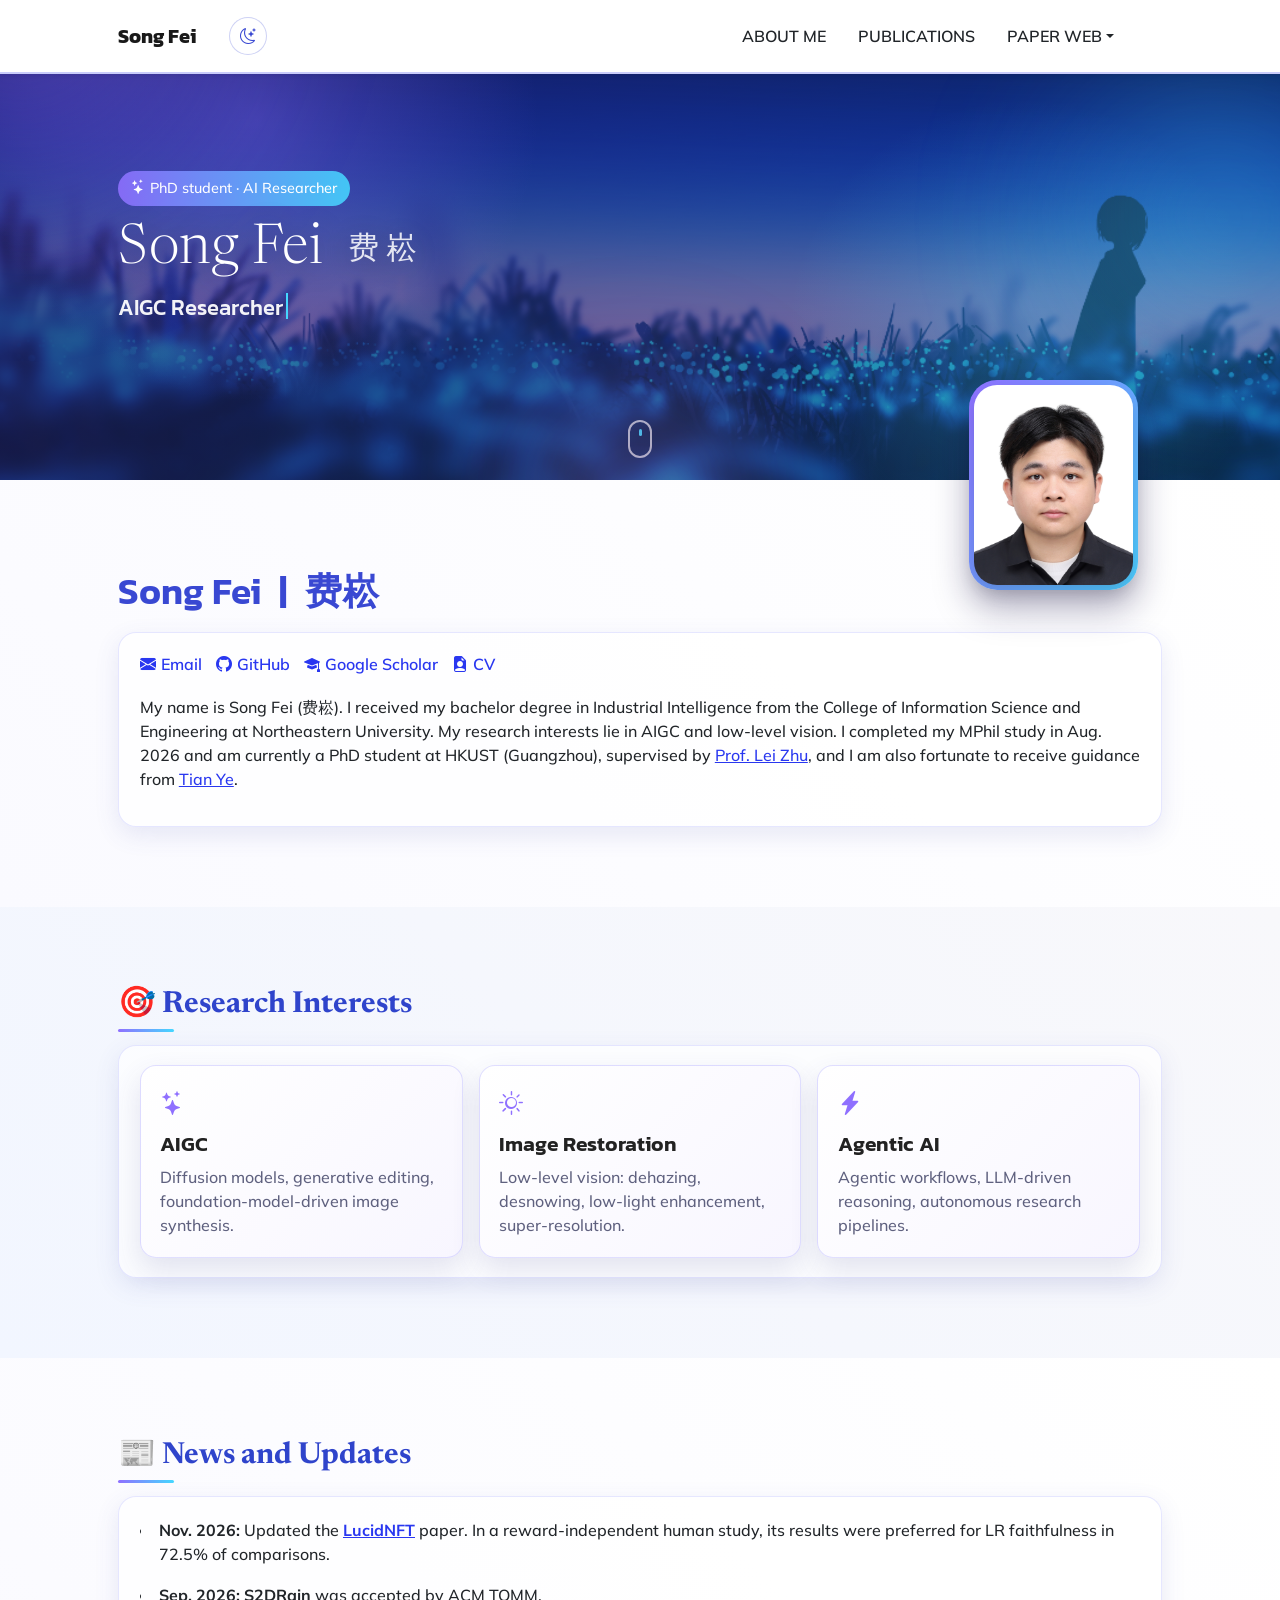
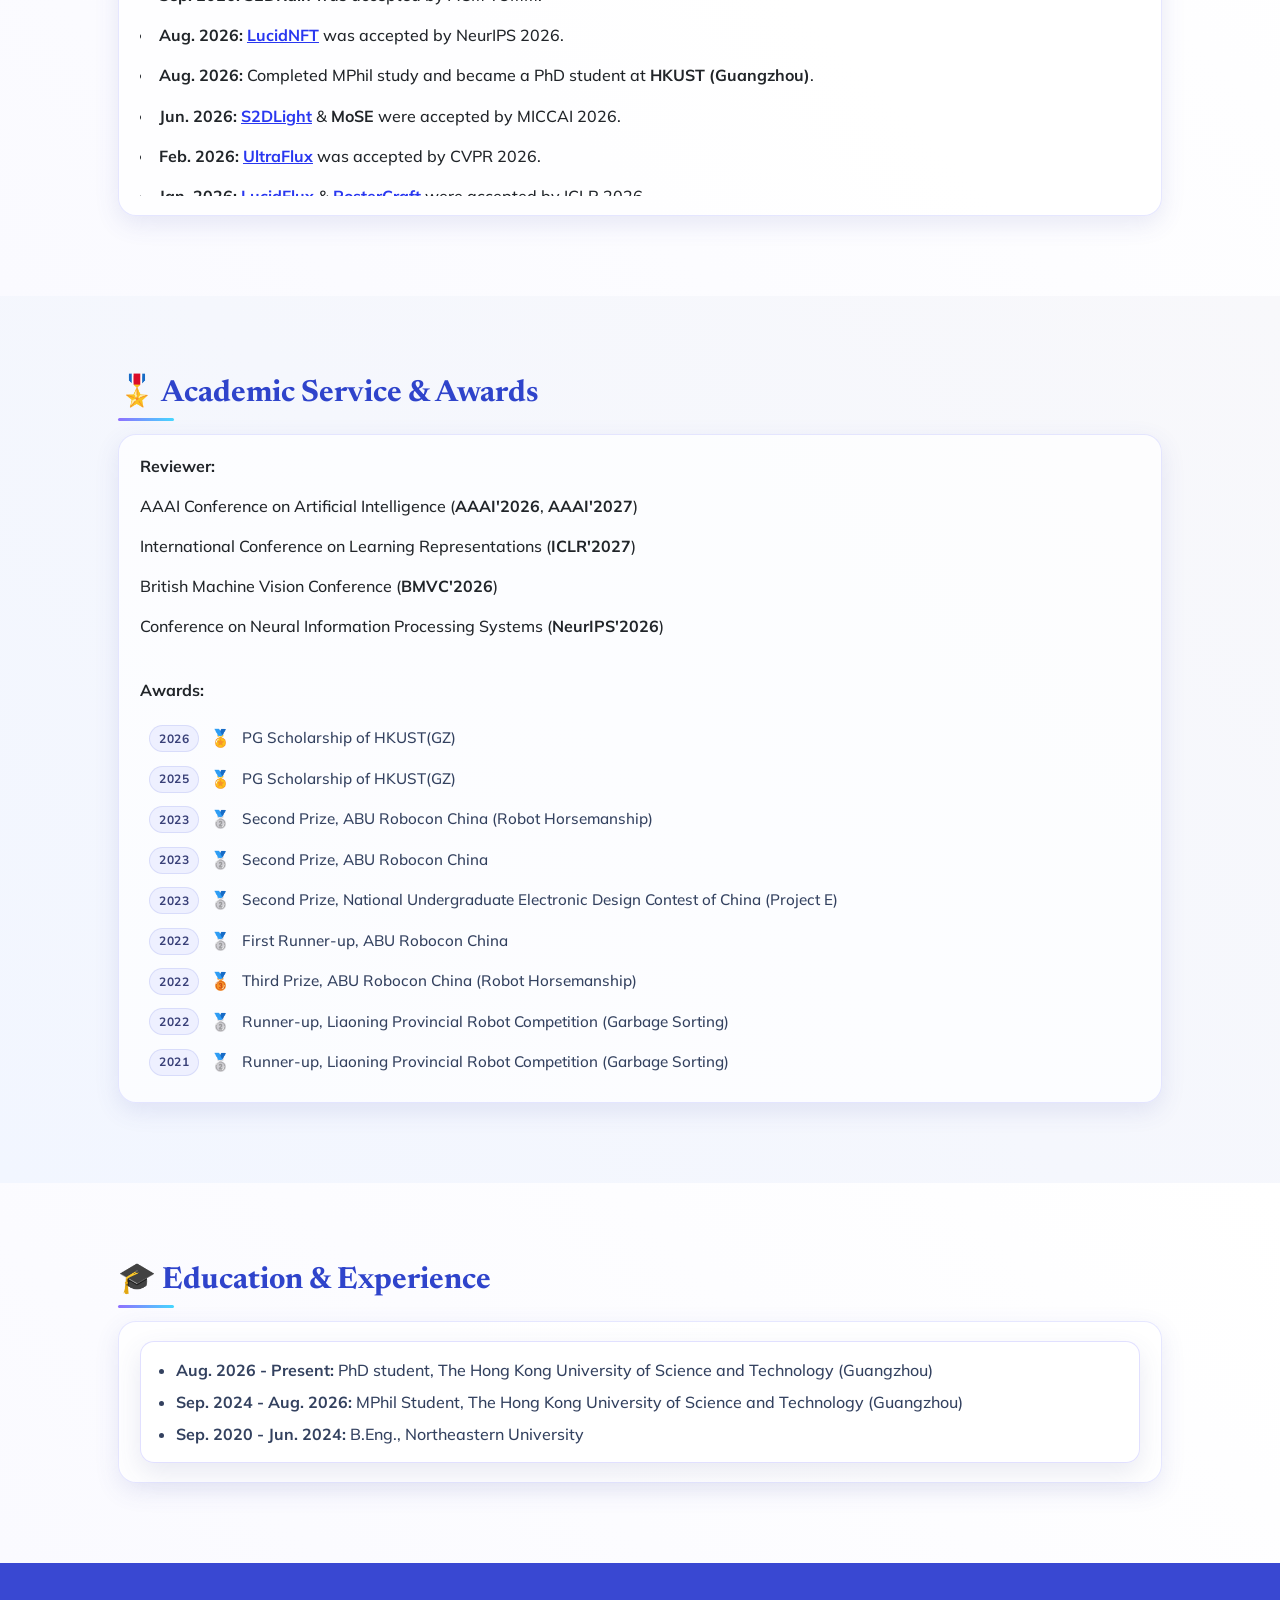
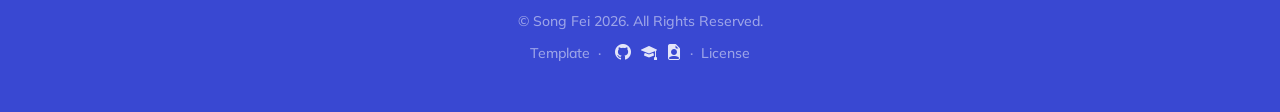
==== index.html @ f40ca7eb "Add ICLR 2027 reviewer service" ====
<!DOCTYPE html>
<html lang="en">

<head>
    <meta charset="utf-8" />
    <meta name="viewport" content="width=device-width, initial-scale=1, shrink-to-fit=no" />
    <meta name="description" content="Academic Homepage of Song Fei" />
    <meta name="author" content="Song Fei" />
    <meta property="og:title" content="Song Fei | 费崧 — Academic Homepage" />
    <meta property="og:description" content="PhD student & AI Researcher at HKUST(GZ). Research interests: AIGC, Image Restoration, Low-level Vision." />
    <meta property="og:type" content="website" />
    <meta property="og:url" content="https://feisong123.github.io/" />
    <meta property="og:image" content="https://feisong123.github.io/static/assets/img/photo.jpg" />
    <meta name="twitter:card" content="summary" />
    <meta name="twitter:title" content="Song Fei | 费崧 — Academic Homepage" />
    <meta name="twitter:description" content="PhD student & AI Researcher at HKUST(GZ). Research interests: AIGC, Image Restoration, Low-level Vision." />
    <title id="title"></title>

    <link rel="icon" type="image/x-icon" href="static/assets/favicon.ico" />
    <link href="https://cdn.jsdelivr.net/npm/bootstrap-icons@1.5.0/font/bootstrap-icons.css" rel="stylesheet" />

    <link rel="preconnect" href="https://fonts.gstatic.com" />
    <link href="https://fonts.googleapis.com/css2?family=Newsreader:ital,wght@0,600;1,600&amp;display=swap" rel="stylesheet" />
    <link href="https://fonts.googleapis.com/css2?family=Mulish:ital,wght@0,300;0,500;0,600;0,700;1,300;1,500;1,600;1,700&amp;display=swap" rel="stylesheet" />
    <link href="https://fonts.googleapis.com/css2?family=Kanit:ital,wght@0,400;1,400&amp;display=swap" rel="stylesheet" />

    <link type="text/css" href="static/css/styles.css" rel="stylesheet" />
    <link type="text/css" href="static/css/main.css" rel="stylesheet" />

    <script type="text/javascript" src="static/js/bootstrap.bundle.min.js"></script>
    <script type="text/javascript" src="static/js/marked.min.js"></script>
    <script type="text/javascript" src="static/js/mathjax-config.js"></script>
    <script type="text/javascript" id="MathJax-script" defer src="https://cdn.jsdelivr.net/npm/mathjax@3/es5/tex-svg.js"></script>
    <script type="text/javascript" src="static/js/js-yaml.min.js"></script>
    <script type="text/javascript" src="static/js/scripts.js"></script>
</head>

<body id="page-top" class="page-shell">
    <nav class="header navbar navbar-expand-lg navbar-light fixed-top shadow-sm" id="mainNav">
        <div class="container px-5">
            <a id="page-top-title" class="navbar-brand fw-bold" href="index.html"></a>
            <button id="theme-toggle" class="theme-toggle" type="button" aria-label="Toggle dark mode" title="Toggle dark mode">
                <i class="bi bi-moon-stars theme-icon-dark"></i>
                <i class="bi bi-sun theme-icon-light"></i>
            </button>
            <button class="navbar-toggler" type="button" data-bs-toggle="collapse" data-bs-target="#navbarResponsive"
                aria-controls="navbarResponsive" aria-expanded="false" aria-label="Toggle navigation">
                MENU <i class="bi-list"></i>
            </button>
            <div class="collapse navbar-collapse" id="navbarResponsive">
                <ul class="navbar-nav ms-auto me-4 my-3 my-lg-0">
                    <li class="nav-item"><a class="nav-link me-lg-3" href="index.html#home">ABOUT ME</a></li>
                    <li class="nav-item"><a class="nav-link me-lg-3" href="index.html?view=publications#publications">PUBLICATIONS</a></li>
                    <li class="nav-item dropdown">
                        <a class="nav-link dropdown-toggle me-lg-3" href="#" id="paperWebDropdownIndex" role="button" data-bs-toggle="dropdown" aria-expanded="false">PAPER WEB</a>
                        <ul class="dropdown-menu dropdown-menu-end" aria-labelledby="paperWebDropdownIndex">
                            <li><a class="dropdown-item" href="https://w2genai-lab.github.io/LucidNFT/" target="_blank">LucidNFT</a></li>
                            <li><a class="dropdown-item" href="https://w2genai-lab.github.io/UltraFlux/" target="_blank">UltraFlux</a></li>
                            <li><a class="dropdown-item" href="https://w2genai-lab.github.io/LucidFlux/" target="_blank">LucidFlux</a></li>
                            <li><a class="dropdown-item" href="https://ephemeral182.github.io/PosterCraft/" target="_blank">PosterCraft</a></li>
                            <li><a class="dropdown-item" href="https://w2genai-lab.github.io/Nano-Banana-Figure" target="_blank">Nano-Banana-Figure</a></li>
                            <li><a class="dropdown-item" href="https://w2genai-lab.github.io/Kontext-Style/" target="_blank">Kontext-Style</a></li>
                            <!-- <li><a class="dropdown-item" href="https://github.com/Ephemeral182" target="_blank">GenHaze</a></li>
                            <li><a class="dropdown-item" href="https://github.com/alexlai2860/SnowMaster.git" target="_blank">SnowMaster</a></li> -->
                        </ul>
                    </li>
                </ul>
            </div>
        </div>
    </nav>

    <section class="top-section fancy-hero" style="background-image: url('static/assets/img/background.jpeg');">
        <div class="hero-aurora" aria-hidden="true">
            <span class="aurora-blob blob-1"></span>
            <span class="aurora-blob blob-2"></span>
            <span class="aurora-blob blob-3"></span>
        </div>
        <div class="top-section-content">
            <div class="container px-5 hero-content">
                <p class="hero-chip"><i class="bi bi-stars"></i> PhD student &middot; AI Researcher</p>
                <h1 class="text-white display-4 lh-1 hero-name">Song Fei <span class="hero-name-cn">费崧</span></h1>
                <div class="hero-typing" aria-label="Research interests">
                    <span id="typewriter-text"></span><span class="typewriter-cursor" aria-hidden="true"></span>
                </div>
            </div>
        </div>
        <a class="scroll-hint" href="#home" aria-label="Scroll down"><span class="mouse"><span class="wheel"></span></span></a>
    </section>

    <div class="container px-5 profile-photo-container">
        <div id="avatar">
            <span class="avatar-ring"><img class="shadow profile-photo" src="static/assets/img/photo.jpg" alt="Song Fei Profile Photo"></span>
        </div>
    </div>

    <section class="bg-gradient-primary-to-secondary-light mt5 md5" id="home">
        <div class="container px-5">
            <header>
                <h2 id="home-subtitle"></h2>
            </header>
            <main class="home-layout">
                <div class="main-content">
                    <p class="about-links-inline">
                        <a href="mailto:sfei285@connect.hkust-gz.edu.cn" target="_blank"><i class="bi bi-envelope-fill"></i> Email</a>
                        <a href="https://github.com/FeiSong123" target="_blank"><i class="bi bi-github"></i> GitHub</a>
                        <a href="https://scholar.google.com/citations?user=3Kj6HaoAAAAJ" target="_blank"><i class="bi bi-mortarboard-fill"></i> Google Scholar</a>
                        <a href="static/assets/CV.pdf" target="_blank"><i class="bi bi-file-earmark-person-fill"></i> CV</a>
                    </p>
                    <div id="home-md" data-md-section="home"></div>
                </div>
            </main>
        </div>
    </section>

    <section class="bg-gradient-primary-to-secondary-gray mt5 md5" id="interests">
        <div class="container px-5">
            <h2 class="panel-title-blue">🎯 Research Interests</h2>
            <main class="main-content">
                <div class="quick-nav-grid">
                    <a class="quick-nav-card" href="index.html?view=publications#publications">
                        <i class="bi bi-stars"></i>
                        <h3>AIGC</h3>
                        <p>Diffusion models, generative editing, foundation-model-driven image synthesis.</p>
                    </a>
                    <a class="quick-nav-card" href="index.html?view=publications#publications">
                        <i class="bi bi-brightness-high"></i>
                        <h3>Image Restoration</h3>
                        <p>Low-level vision: dehazing, desnowing, low-light enhancement, super-resolution.</p>
                    </a>
                    <a class="quick-nav-card" href="https://github.com/FeiSong123" target="_blank" rel="noopener noreferrer">
                        <i class="bi bi-lightning-charge-fill"></i>
                        <h3>Agentic AI</h3>
                        <p>Agentic workflows, LLM-driven reasoning, autonomous research pipelines.</p>
                    </a>
                </div>
            </main>
        </div>
    </section>

    <section class="bg-gradient-primary-to-secondary-light mt5 md5" id="news">
        <div class="container px-5">
            <h2 class="panel-title-blue">📰 News and Updates</h2>
            <main class="main-content">
                <div class="news-section fade-in">
                    <div class="scrollable-news">
                        <ul>
                            <li><strong>Nov. 2026: </strong> Updated the <a href="https://arxiv.org/abs/2603.05947" target="_blank"><strong>LucidNFT</strong></a> paper. In a reward-independent human study, its results were preferred for LR faithfulness in 72.5% of comparisons.</li>
                            <li><strong>Sep. 2026: </strong> <strong>S2DRain</strong> was accepted by ACM TOMM.</li>
                            <li><strong>Aug. 2026: </strong> <a href="https://w2genai-lab.github.io/LucidNFT/" target="_blank"><strong>LucidNFT</strong></a> was accepted by NeurIPS 2026.</li>
                            <li><strong>Aug. 2026: </strong> Completed MPhil study and became a PhD student at <strong>HKUST (Guangzhou)</strong>.</li>
                            <li><strong>Jun. 2026: </strong> <a href="https://github.com/FeiSong123/S2DLight/" target="_blank"><strong>S2DLight</strong></a> & <strong>MoSE</strong> were accepted by MICCAI 2026.</li>
                            <li><strong>Feb. 2026: </strong> <a href="https://w2genai-lab.github.io/UltraFlux/" target="_blank"><strong>UltraFlux</strong></a> was accepted by CVPR 2026.</li>
                            <li><strong>Jan. 2026: </strong> <a href="https://w2genai-lab.github.io/LucidFlux/" target="_blank"><strong>LucidFlux</strong></a> & <a href="https://ephemeral182.github.io/PosterCraft/" target="_blank"><strong>PosterCraft</strong></a> were accepted by ICLR 2026.</li>
                            <li><strong>Jun. 2025: </strong> <a href="https://github.com/Ephemeral182" target="_blank"><strong>GenHaze</strong></a> was accepted by ICCV 2025.</li>
                            <li><strong>Mar. 2025: </strong> <a href="https://github.com/alexlai2860/SnowMaster" target="_blank"><strong>SnowMaster</strong></a> was accepted by CVPR 2025.</li>
                            <li><strong>Aug. 2024: </strong> Started MPhil study at <strong>HKUST (Guangzhou)</strong>.</li>
                            <li><strong>2021-2023: </strong> Won multiple prizes in ABU Robocon and provincial robotics competitions.</li>
                        </ul>
                    </div>
                </div>
            </main>
        </div>
    </section>

    <section class="bg-gradient-primary-to-secondary-gray mt5 md5" id="awards">
        <div class="container px-5">
            <h2 class="panel-title-blue">🎖️ Academic Service &amp; Awards</h2>
            <main class="main-content">
                <div class="service-section fade-in">
                    <div class="service-card">
                        <p><strong>Reviewer:</strong></p>
                        <div class="service-list">
                            <!-- <p>Conference on Computer Vision and Pattern Recognition (<strong>CVPR'2026</strong>)</p>
                            <p>International Conference on Learning Representations (<strong>ICLR'2026</strong>)</p>
                            <p>IEEE Transactions on Pattern Analysis and Machine Intelligence (<strong>TPAMI</strong>)</p>
                            <p>International Conference on Computer Vision (<strong>ICCV'2025</strong>)</p>
                            <p>Conference on Neural Information Processing Systems (<strong>NeurIPS'2025</strong>)</p>
                            <p>IEEE Transactions on Image Processing (<strong>TIP</strong>)</p>
                            <p>International Conference on Machine Learning (<strong>ICML'2025</strong>)</p>
                            <p>Conference on Computer Vision and Pattern Recognition (<strong>CVPR'2025</strong>)</p>
                            <p>International Conference on Learning Representations (<strong>ICLR'2025</strong>)</p>
                            <p>IEEE Transactions on Intelligent Transportation Systems (<strong>TITS</strong>)</p>
                            <p>IEEE Transactions on Multimedia (<strong>TMM</strong>)</p> -->
                            <p>AAAI Conference on Artificial Intelligence (<strong>AAAI'2026</strong>, <strong>AAAI'2027</strong>)</p>
                            <p>International Conference on Learning Representations (<strong>ICLR'2027</strong>)</p>
                            <p>British Machine Vision Conference (<strong>BMVC'2026</strong>)</p>
                            <p>Conference on Neural Information Processing Systems (<strong>NeurIPS'2026</strong>)</p>
                        </div>
                        <br />
                        <p><strong>Awards:</strong></p>
                        <div class="awards-list">
                            <div class="award-item">
                                <span class="award-year">2026</span>
                                <span class="award-medal">🏅</span>
                                <div class="award-content"><div class="award-title">PG Scholarship of HKUST(GZ)</div></div>
                            </div>
                            <div class="award-item">
                                <span class="award-year">2025</span>
                                <span class="award-medal">🏅</span>
                                <div class="award-content"><div class="award-title">PG Scholarship of HKUST(GZ)</div></div>
                            </div>
                            <div class="award-item">
                                <span class="award-year">2023</span>
                                <span class="award-medal">🥈</span>
                                <div class="award-content"><div class="award-title">Second Prize, ABU Robocon China (Robot Horsemanship)</div></div>
                            </div>
                            <div class="award-item">
                                <span class="award-year">2023</span>
                                <span class="award-medal">🥈</span>
                                <div class="award-content"><div class="award-title">Second Prize, ABU Robocon China</div></div>
                            </div>
                            <div class="award-item">
                                <span class="award-year">2023</span>
                                <span class="award-medal">🥈</span>
                                <div class="award-content"><div class="award-title">Second Prize, National Undergraduate Electronic Design Contest of China (Project E)</div></div>
                            </div>
                            <div class="award-item">
                                <span class="award-year">2022</span>
                                <span class="award-medal">🥈</span>
                                <div class="award-content"><div class="award-title">First Runner-up, ABU Robocon China</div></div>
                            </div>
                            <div class="award-item">
                                <span class="award-year">2022</span>
                                <span class="award-medal">🥉</span>
                                <div class="award-content"><div class="award-title">Third Prize, ABU Robocon China (Robot Horsemanship)</div></div>
                            </div>
                            <div class="award-item">
                                <span class="award-year">2022</span>
                                <span class="award-medal">🥈</span>
                                <div class="award-content"><div class="award-title">Runner-up, Liaoning Provincial Robot Competition (Garbage Sorting)</div></div>
                            </div>
                            <div class="award-item">
                                <span class="award-year">2021</span>
                                <span class="award-medal">🥈</span>
                                <div class="award-content"><div class="award-title">Runner-up, Liaoning Provincial Robot Competition (Garbage Sorting)</div></div>
                            </div>
                        </div>
                    </div>
                </div>
            </main>
        </div>
    </section>

    <section class="bg-gradient-primary-to-secondary-light mt5 md5" id="education-experience">
        <div class="container px-5">
            <h2 class="panel-title-blue">🎓 Education &amp; Experience</h2>
            <main class="main-content">
                <div class="experience-card">
                    <ul class="experience-list">
                        <!-- <li><strong>Dec. 2025 - Jun. 2026:</strong> Research Intern, OPPO Research Institute</li> -->
                        <li><strong>Aug. 2026 - Present:</strong> PhD student, The Hong Kong University of Science and Technology (Guangzhou)</li>
                        <li><strong>Sep. 2024 - Aug. 2026:</strong> MPhil Student, The Hong Kong University of Science and Technology (Guangzhou)</li>
                        <li><strong>Sep. 2020 - Jun. 2024:</strong> B.Eng., Northeastern University</li>
                    </ul>
                </div>
            </main>
        </div>
    </section>

    <section class="bg-gradient-primary-to-secondary-light mt5 md5 publications-hidden" id="publications">
        <div class="container px-5">
            <h2 class="panel-title-blue">📚 Publications</h2>
            <div class="intro-counters">
                <div class="counter-card">
                    <div class="counter-value" data-counter="cv">0</div>
                    <div class="counter-label">CVPR / ICCV / ECCV</div>
                </div>
                <div class="counter-card">
                    <div class="counter-value" data-counter="ml">0</div>
                    <div class="counter-label">NeurIPS / ICLR / ICML</div>
                </div>
                <div class="counter-card">
                    <div class="counter-value" data-counter="ai">0</div>
                    <div class="counter-label">AAAI / IJCAI / ACM MM</div>
                </div>
                <div class="counter-card">
                    <div class="counter-value" data-counter="med">0</div>
                    <div class="counter-label">MICCAI</div>
                </div>
            </div>
            <div class="pub-toolbar">
                <div class="pub-search">
                    <i class="bi bi-search"></i>
                    <input id="pub-search-input" type="search" placeholder="Search by title or author…" aria-label="Search publications" autocomplete="off" />
                </div>
                <div id="pub-filter-chips" class="pub-filter-chips" role="group" aria-label="Filter by venue"></div>
            </div>
            <main id="publications-list" class="main-content publication-list" data-source="yaml"></main>

                
        </div>
    </section>

    <footer class="bg-bottom text-center py-5">
        <div class="container px-5">
            <div class="text-white-50 small">
                <div id="copyright-text" class="mb-2"></div>
                <a id="template-credit" href="https://github.com/Yixin0313/personal-homepage-template" target="_blank"></a>
                <span class="mx-1">&middot;</span>
                <span class="footer-icons">
                    <a class="footer-icon-link" id="github-link" href="https://github.com/FeiSong123" target="_blank" aria-label="GitHub"><i class="bi bi-github"></i></a>
                    <a class="footer-icon-link" id="scholar-link" href="https://scholar.google.com/citations?user=3Kj6HaoAAAAJ" target="_blank" aria-label="Google Scholar"><i class="bi bi-mortarboard-fill"></i></a>
                    <a class="footer-icon-link" id="cv-link" href="static/assets/CV.pdf" target="_blank" aria-label="CV"><i class="bi bi-file-earmark-person-fill"></i></a>
                </span>
                <span class="mx-1">&middot;</span>
                <a id="license-link" href="https://github.com/FeiSong123/FeiSong123.github.io/blob/main/LICENSE">License</a>
            </div>
        </div>
    </footer>

    <div id="site-toast" class="site-toast" role="status" aria-live="polite"></div>

    <button id="back-to-top" class="back-to-top" type="button" aria-label="Back to top" title="Back to top"><i class="bi bi-arrow-up"></i></button>

</body>

</html>
---- static/css/main.css ----
@import "./styles.css";


:root{
    --h-title-color:#3948d2;
    --hero-accent: #8f70ff;
    --hero-accent-2: #45d7ff;
    --glass-bg: rgba(255, 255, 255, 0.68);
    --card-border: rgba(104, 99, 255, 0.2);
    /* Publications 图片宽度：可选 220px / 240px / 260px / 280px */
    --paper-thumb-width: 260px;
}

.header {
    border-bottom: solid 2px rgba(41, 55, 240, 0.25);
    backdrop-filter: blur(10px);
    background: rgba(255, 255, 255, 0.88);
    z-index: 10000;
}

.bg-bottom {
    background-color: var(--h-title-color);
}

.top-section {
    position: relative;
    padding: 9rem 0 6.5rem;
    background-position: center;
    background-size: cover;
    height: 26rem;
}

.top-section h2 {
    font-weight: 400;
}

.top-section .top-section-content {
    position: relative;
    z-index: 1;
}

.top-section:before {
    content: "";
    position: absolute;
    top: 0;
    left: 0;
    width: 100%;
    height: 100%;
    background: linear-gradient(135deg, rgba(34, 24, 90, 0.68), rgba(12, 70, 111, 0.45));
}

.fancy-hero::after {
    content: "";
    position: absolute;
    width: 100%;
    height: 100%;
    inset: 0;
    background:
        radial-gradient(circle at 20% 25%, rgba(143, 112, 255, 0.35), transparent 26%),
        radial-gradient(circle at 80% 70%, rgba(69, 215, 255, 0.26), transparent 22%);
    z-index: 0;
}

.hero-content {
    position: relative;
    z-index: 2;
    margin-top: 2.2rem;
}

.small-hero {
    height: 20rem;
    padding: 8rem 0 4rem;
}

.hero-chip {
    display: inline-flex;
    align-items: center;
    gap: 0.35rem;
    padding: 0.4rem 0.8rem;
    border-radius: 999px;
    color: #fff;
    background: linear-gradient(90deg, rgba(143, 112, 255, 0.88), rgba(69, 215, 255, 0.88));
    font-size: 0.9rem;
    margin-bottom: 1rem;
}

.hero-subtitle {
    max-width: 48rem;
    opacity: 0.95;
}

section header h2{
    font-family: "Kanit", -apple-system, BlinkMacSystemFont, "Segoe UI", Roboto, "Helvetica Neue", Arial, sans-serif, "Apple Color Emoji", "Segoe UI Emoji", "Segoe UI Symbol", "Noto Color Emoji" !important;
    color: var(--h-title-color);
    font-size: 2.3rem;
    line-height: 4rem;
}

section .main-body{
    font-size: 1.3rem;
    font-weight: 200;
    line-height: 2.4rem;
}


.bg-gradient-primary-to-secondary-light {
    background: linear-gradient(45deg, #fafaff, #ffffff) !important;
}

.bg-gradient-primary-to-secondary-gray {
    background: linear-gradient(45deg, #f2f6ff, #f8f8fb) !important;
}



.on-top {
    position: relative;
    z-index: 10000;
}

.top-bg {
    background-position: center;
    background-size: fill;
    width: 100%;
    height: 100%;
}

.top-bg::before {
    content: "";
    position: absolute;
    top: 0;
    left: 0;
    width: 100%;
    height: 100%;
    background: rgba(0, 0, 0, 0.4);
}


#avatar {
    position: relative;
    height: 0;
    top:min(-65px,max(-100px,calc(-1*100vw/12)));
    max-width: 55em;
    margin: 0 1.5rem 0 0;
    float: right;
    z-index: 9000;
}

#avatar img {
    height: max(130px,min(200px,calc(100vw/6)));
    box-shadow: 0 18px 35px rgba(22, 16, 68, 0.24);
    border: 4px solid rgba(255, 255, 255, 0.65);
}

@media screen and (max-width: 991px) {
    #avatar {
        margin: 0;
    }
}

.page-shell {
    background: linear-gradient(180deg, #fcfcff, #f8fbff 25%, #ffffff 100%);
}

.main-content {
    background: var(--glass-bg);
    border: 1px solid rgba(115, 120, 255, 0.18);
    border-radius: 18px;
    padding: 1.2rem 1.3rem;
    box-shadow: 0 8px 25px rgba(74, 84, 170, 0.12);
}

.quick-nav-grid {
    display: grid;
    grid-template-columns: repeat(auto-fit, minmax(200px, 1fr));
    gap: 1rem;
}

.quick-nav-card {
    text-decoration: none;
    color: #222;
    padding: 1.2rem;
    border-radius: 16px;
    background: linear-gradient(135deg, #ffffff, #f8f6ff);
    border: 1px solid var(--card-border);
    box-shadow: 0 12px 28px rgba(69, 72, 141, 0.14);
    transition: transform 0.2s ease, box-shadow 0.2s ease;
}

.quick-nav-card:hover {
    transform: translateY(-5px);
    box-shadow: 0 18px 30px rgba(67, 66, 161, 0.22);
}

.quick-nav-card i {
    font-size: 1.5rem;
    color: var(--hero-accent);
}

.quick-nav-card h3 {
    margin-top: 0.7rem;
    margin-bottom: 0.5rem;
    font-family: "Kanit", sans-serif;
    font-size: 1.3rem;
}

.quick-nav-card p {
    margin: 0;
    color: #5f617f;
}

.publication-list {
    display: flex;
    flex-direction: column;
    gap: 0.9rem;
}

.intro-counters {
    display: flex;
    flex: 1 1 260px;
    gap: 1rem;
    margin-bottom: 1rem;
}

.counter-card {
    flex: 1;
    background: white;
    border-radius: 22px;
    border: 1px solid rgba(15, 23, 42, 0.08);
    text-align: center;
    padding: 1.2rem;
    box-shadow: 0 10px 26px rgba(73, 81, 150, 0.12);
    position: relative;
    overflow: hidden;
}

.counter-card::before {
    content: '';
    position: absolute;
    top: 0;
    left: 0;
    right: 0;
    height: 3px;
    background: linear-gradient(90deg, #0f62fe, #5b8cff, #8b5cf6);
}

.counter-kicker {
    font-size: 0.72rem;
    letter-spacing: 0.08em;
    text-transform: uppercase;
    color: #63739d;
    margin-bottom: 0.2rem;
    font-weight: 700;
}

.counter-value {
    font-size: 2.1rem;
    font-weight: 700;
    color: #0f62fe;
}

.counter-label {
    font-size: 0.9rem;
    color: #475569;
    margin-top: 0.4rem;
}

.counter-note {
    margin-top: 0.35rem;
    font-size: 0.78rem;
    color: #7081a8;
}

.panel-title-blue {
    /* 全站板块标题统一样式（News / Awards / Publications） */
    margin: 0 0 0.8rem;
    color: #2f44cb;
    font-size: 1.9rem;
    font-weight: 700;
    line-height: 1.2;
}

body.publications-view #home,
body.publications-view #news,
body.publications-view #awards,
body.publications-view #education-experience,
body.publications-view .top-section,
body.publications-view .profile-photo-container {
    display: none;
}

body.publications-view #publications {
    display: block;
    /* Publications-only 视图时，与固定导航的顶部留白 */
    margin-top: 4.5rem;
}

.paper-row {
    display: grid;
    /* 左侧论文图宽度由变量控制 */
    grid-template-columns: var(--paper-thumb-width) 1fr;
    gap: 1rem;
    background: #fff;
    border: 1px solid var(--card-border);
    border-radius: 14px;
    overflow: hidden;
    box-shadow: 0 10px 26px rgba(73, 81, 150, 0.12);
}

.experience-card {
    background: rgba(255, 255, 255, 0.9);
    border: 1px solid var(--card-border);
    border-radius: 14px;
    padding: 1rem 1.1rem;
    box-shadow: 0 10px 26px rgba(73, 81, 150, 0.12);
}

.experience-list {
    margin: 0;
    padding-left: 1.1rem;
}

.experience-list li {
    margin-bottom: 0.5rem;
    color: #33415f;
}

.experience-list li:last-child {
    margin-bottom: 0;
}

.paper-thumb img {
    width: 100%;
    height: 100%;
    min-height: 130px;
    object-fit: cover;
}

.paper-content {
    padding: 0.95rem 1rem;
}

.paper-title {
    font-size: 1.06rem;
    margin-bottom: 0.3rem;
}

.paper-title a {
    text-decoration: none;
    color: #20254d;
}

.paper-title a:hover {
    color: var(--bs-primary);
}

.paper-authors {
    margin-bottom: 0.5rem;
    color: #5f6288;
}

.paper-meta {
    display: flex;
    gap: 0.4rem;
    flex-wrap: wrap;
    margin-bottom: 0.55rem;
}

.paper-tag {
    display: inline-flex;
    align-items: center;
    gap: 0.25rem;
    font-size: 0.82rem;
    background: #f2f4ff;
    color: #394078;
    padding: 0.2rem 0.5rem;
    border-radius: 999px;
}

.paper-actions {
    display: flex;
    flex-wrap: wrap;
    gap: 0.45rem;
}

.about-links-inline {
    display: flex;
    flex-wrap: wrap;
    gap: 0.9rem;
    margin-bottom: 1rem;
}

.about-links-inline a {
    text-decoration: none;
    display: inline-flex;
    align-items: center;
    gap: 0.3rem;
    font-weight: 600;
}

.paper-author-notes {
    margin-bottom: 0.5rem;
    color: #676b92;
    font-size: 0.88rem;
}

.publications-hidden {
    display: none;
}

.repo-stats {
    display: flex;
    flex-wrap: wrap;
    gap: 0.35rem;
    margin-top: 0.45rem;
}

.repo-stats-inline {
    display: inline-flex;
    align-items: center;
    margin-top: 0;
}

.repo-stats img {
    height: 20px;
}

.paper-action {
    text-decoration: none;
    display: inline-flex;
    align-items: center;
    gap: 0.25rem;
    font-size: 0.82rem;
    font-weight: 600;
    padding: 0.25rem 0.55rem;
    border-radius: 999px;
    border: 1px solid rgba(57, 72, 210, 0.25);
    background: #fff;
}

.scrollable-news {
    max-height: 280px;
    overflow-y: auto;
    padding-right: 0.4rem;
}

.scrollable-news ul {
    margin: 0;
    padding-left: 1.2rem;
}

.scrollable-news li {
    margin-bottom: 0.72rem;
}

.footer-icons {
    display: inline-flex;
    align-items: center;
    gap: 0.6rem;
    margin-left: 0.4rem;
}

.footer-icon-link {
    color: rgba(255, 255, 255, 0.86);
    text-decoration: none;
    font-size: 1rem;
}

.footer-icon-link:hover {
    color: #fff;
}

@media screen and (max-width: 768px) {
    .intro-counters {
        flex-direction: column;
    }

    .paper-row {
        grid-template-columns: 1fr;
    }

    .paper-thumb img {
        min-height: 160px;
        max-height: 200px;
    }
}

/* ==========================================================
   v2 polish: aurora hero, typewriter, dark mode, animations
   ========================================================== */

:root {
    --accent-a: #8f70ff;
    --accent-b: #45d7ff;
    --dark-bg0: #0e1226;
    --dark-bg1: #141a38;
    --dark-card: #1a2145;
    --dark-card-2: #202852;
    --dark-text: #d9def7;
    --dark-muted: #9aa4d8;
    --dark-link: #8ea0ff;
    --dark-border: rgba(142, 160, 255, 0.22);
}

/* ---------- hero: aurora background ---------- */
.top-section {
    height: 30rem;
    padding: 8.5rem 0 7rem;
}

.hero-aurora {
    position: absolute;
    inset: 0;
    overflow: hidden;
    z-index: 1;
    pointer-events: none;
}

.aurora-blob {
    position: absolute;
    border-radius: 50%;
    filter: blur(70px);
    opacity: 0.55;
    will-change: transform;
}

.blob-1 {
    width: 420px;
    height: 420px;
    left: -120px;
    top: -140px;
    background: radial-gradient(circle at 30% 30%, rgba(143, 112, 255, 0.9), transparent 70%);
    animation: drift1 18s ease-in-out infinite alternate;
}

.blob-2 {
    width: 380px;
    height: 380px;
    right: -100px;
    top: 60px;
    background: radial-gradient(circle at 60% 40%, rgba(69, 215, 255, 0.75), transparent 70%);
    animation: drift2 22s ease-in-out infinite alternate;
}

.blob-3 {
    width: 300px;
    height: 300px;
    left: 38%;
    bottom: -160px;
    background: radial-gradient(circle at 50% 50%, rgba(255, 140, 220, 0.5), transparent 70%);
    animation: drift3 26s ease-in-out infinite alternate;
}

@keyframes drift1 {
    to { transform: translate(90px, 60px) scale(1.12); }
}

@keyframes drift2 {
    to { transform: translate(-70px, -50px) scale(0.92); }
}

@keyframes drift3 {
    to { transform: translate(60px, -70px) scale(1.15); }
}

/* ---------- hero: name + typewriter + scroll hint ---------- */
.hero-name {
    letter-spacing: 0.01em;
    text-shadow: 0 6px 30px rgba(20, 10, 60, 0.45);
}

.hero-name-cn {
    font-size: 0.55em;
    font-weight: 300;
    opacity: 0.85;
    letter-spacing: 0.22em;
    margin-left: 0.35em;
    vertical-align: 0.15em;
}

.hero-typing {
    margin-top: 0.9rem;
    font-family: "Kanit", -apple-system, BlinkMacSystemFont, "Segoe UI", Roboto, sans-serif;
    font-size: 1.35rem;
    color: rgba(255, 255, 255, 0.94);
    min-height: 2.2rem;
}

.typewriter-cursor {
    display: inline-block;
    width: 2px;
    height: 1.2em;
    background: var(--accent-b);
    vertical-align: -0.18em;
    margin-left: 3px;
    animation: blink 1s steps(2) infinite;
}

@keyframes blink {
    50% { opacity: 0; }
}

.scroll-hint {
    position: absolute;
    bottom: 1.4rem;
    left: 50%;
    transform: translateX(-50%);
    opacity: 0.85;
    animation: hintFloat 2.2s ease-in-out infinite;
}

.scroll-hint .mouse {
    display: block;
    width: 24px;
    height: 38px;
    border: 2px solid rgba(255, 255, 255, 0.75);
    border-radius: 14px;
    position: relative;
}

.scroll-hint .wheel {
    position: absolute;
    left: 50%;
    top: 7px;
    width: 3px;
    height: 7px;
    margin-left: -1.5px;
    border-radius: 2px;
    background: var(--accent-b);
    animation: wheelDrop 1.8s ease-in-out infinite;
}

@keyframes wheelDrop {
    0% { opacity: 0; transform: translateY(0); }
    30% { opacity: 1; }
    100% { opacity: 0; transform: translateY(12px); }
}

@keyframes hintFloat {
    0%, 100% { transform: translate(-50%, 0); }
    50% { transform: translate(-50%, 6px); }
}

/* ---------- avatar: gradient ring ---------- */
.avatar-ring {
    display: inline-block;
    padding: 5px;
    border-radius: 28px;
    background: linear-gradient(120deg, var(--accent-a), var(--accent-b), var(--accent-a));
    background-size: 220% 220%;
    animation: ringShift 7s linear infinite;
    box-shadow: 0 18px 35px rgba(22, 16, 68, 0.35);
}

@keyframes ringShift {
    0% { background-position: 0% 50%; }
    50% { background-position: 100% 50%; }
    100% { background-position: 0% 50%; }
}

#avatar img {
    border-radius: 23px;
    border: 0;
    transition: transform 0.35s ease;
}

#avatar img:hover {
    transform: scale(1.025) rotate(-1.2deg);
}

/* ---------- theme toggle ---------- */
.theme-toggle {
    display: inline-flex;
    align-items: center;
    justify-content: center;
    width: 38px;
    height: 38px;
    margin-left: 1rem;
    border-radius: 50%;
    border: 1px solid rgba(57, 72, 210, 0.25);
    background: rgba(255, 255, 255, 0.65);
    color: #3948d2;
    font-size: 1rem;
    cursor: pointer;
    transition: transform 0.25s ease, box-shadow 0.25s ease, background 0.25s ease;
}

.theme-toggle:hover {
    transform: rotate(15deg) scale(1.06);
    box-shadow: 0 6px 16px rgba(74, 84, 170, 0.25);
}

.theme-toggle .theme-icon-light {
    display: none;
}

/* ---------- badge NEW ---------- */
.badge-new {
    display: inline-block;
    font-size: 0.62rem;
    font-weight: 700;
    letter-spacing: 0.08em;
    color: #fff;
    padding: 0.18rem 0.45rem;
    border-radius: 999px;
    margin-right: 0.4rem;
    vertical-align: 0.12em;
    background: linear-gradient(90deg, #ff5f8f, #ff9a5f);
    animation: newPulse 2s ease-in-out infinite;
}

@keyframes newPulse {
    0%, 100% { box-shadow: 0 0 0 0 rgba(255, 95, 143, 0.45); }
    50% { box-shadow: 0 0 0 5px rgba(255, 95, 143, 0); }
}

/* ---------- section titles: gradient underline ---------- */
.panel-title-blue {
    position: relative;
    padding-bottom: 0.55rem;
}

.panel-title-blue::after {
    content: "";
    position: absolute;
    left: 0;
    bottom: 0;
    width: 56px;
    height: 3px;
    border-radius: 2px;
    background: linear-gradient(90deg, var(--accent-a), var(--accent-b));
}

/* ---------- about links: animated underline ---------- */
.about-links-inline a {
    position: relative;
    padding-bottom: 0.15rem;
}

.about-links-inline a::after {
    content: "";
    position: absolute;
    left: 0;
    bottom: 0;
    height: 2px;
    width: 100%;
    border-radius: 2px;
    background: linear-gradient(90deg, var(--accent-a), var(--accent-b));
    transform: scaleX(0);
    transform-origin: left;
    transition: transform 0.3s ease;
}

.about-links-inline a:hover::after {
    transform: scaleX(1);
}

/* ---------- counters: gradient numbers ---------- */
.counter-value {
    background: linear-gradient(90deg, #0f62fe, #8b5cf6);
    -webkit-background-clip: text;
    background-clip: text;
    color: transparent !important;
}

/* ---------- reveal on scroll ---------- */
.reveal {
    opacity: 0;
    transform: translateY(26px);
    transition: opacity 0.7s ease, transform 0.7s ease;
}

.reveal.revealed {
    opacity: 1;
    transform: none;
}

/* ---------- paper cards: hover lift ---------- */
.paper-row {
    transition: transform 0.28s ease, box-shadow 0.28s ease;
}

.paper-row:hover {
    transform: translateY(-4px);
    box-shadow: 0 18px 34px rgba(73, 81, 150, 0.2);
}

.paper-thumb img {
    transition: transform 0.5s ease, filter 0.5s ease;
    filter: saturate(0.92);
}

.paper-row:hover .paper-thumb img {
    transform: scale(1.045);
    filter: saturate(1.1);
}

/* ---------- news: hover ---------- */
.scrollable-news li {
    transition: transform 0.2s ease, background 0.2s ease;
    border-radius: 8px;
    padding: 0.15rem 0.4rem;
    margin-left: -0.4rem;
}

.scrollable-news li:hover {
    background: rgba(143, 112, 255, 0.08);
    transform: translateX(3px);
}

/* ---------- navbar: shrink on scroll ---------- */
#mainNav {
    transition: padding 0.3s ease, box-shadow 0.3s ease;
}

#mainNav.scrolled {
    padding-top: 0.55rem;
    padding-bottom: 0.55rem;
    box-shadow: 0 10px 24px rgba(74, 84, 170, 0.14);
}

/* ---------- back to top ---------- */
.back-to-top {
    position: fixed;
    right: 1.4rem;
    bottom: 1.4rem;
    z-index: 9999;
    width: 46px;
    height: 46px;
    border: none;
    border-radius: 50%;
    color: #fff;
    background: linear-gradient(135deg, var(--accent-a), var(--accent-b));
    box-shadow: 0 10px 24px rgba(80, 60, 180, 0.35);
    opacity: 0;
    transform: translateY(12px);
    pointer-events: none;
    transition: opacity 0.3s ease, transform 0.3s ease;
}

.back-to-top.visible {
    opacity: 1;
    transform: none;
    pointer-events: auto;
}

.back-to-top:hover {
    transform: translateY(-3px);
}

/* ---------- custom scrollbar ---------- */
::-webkit-scrollbar {
    width: 10px;
    height: 10px;
}

::-webkit-scrollbar-track {
    background: transparent;
}

::-webkit-scrollbar-thumb {
    background: linear-gradient(180deg, #b9a8ff, #6ecfff);
    border-radius: 8px;
    border: 2px solid rgba(255, 255, 255, 0.4);
}

::-webkit-scrollbar-thumb:hover {
    background: #8f70ff;
}

/* ==========================================================
   dark mode
   ========================================================== */

body.dark {
    color: var(--dark-text);
}

body.dark ::selection {
    background: rgba(143, 112, 255, 0.45);
}

body.dark .page-shell {
    background: linear-gradient(180deg, #0c1022, #10162f 25%, #0e1226 100%);
}

body.dark .bg-gradient-primary-to-secondary-light {
    background: linear-gradient(45deg, #131936, #161d3f) !important;
}

body.dark .bg-gradient-primary-to-secondary-gray {
    background: linear-gradient(45deg, #0f1429, #141a33) !important;
}

body.dark a {
    color: var(--dark-link);
}

body.dark a:hover {
    color: #c3cbff;
}

body.dark footer a {
    color: rgba(255, 255, 255, 0.5);
}

body.dark footer a:hover {
    color: rgba(255, 255, 255, 0.8);
}

body.dark #mainNav.header {
    background: rgba(12, 16, 34, 0.82);
    border-bottom-color: var(--dark-border);
}

body.dark #mainNav .navbar-brand {
    color: var(--dark-text);
}

body.dark #mainNav .navbar-toggler {
    color: var(--dark-text);
}

body.dark #mainNav .navbar-nav .nav-item .nav-link {
    color: var(--dark-text);
}

body.dark #mainNav .navbar-nav .nav-item .nav-link:hover,
body.dark #mainNav .navbar-nav .nav-item .nav-link.active {
    color: var(--dark-link);
}

body.dark #mainNav.scrolled {
    box-shadow: 0 10px 24px rgba(0, 0, 0, 0.4);
}

body.dark .theme-toggle {
    background: rgba(26, 33, 69, 0.9);
    border-color: var(--dark-border);
    color: #ffd75e;
}

body.dark .theme-toggle .theme-icon-dark {
    display: none;
}

body.dark .theme-toggle .theme-icon-light {
    display: inline;
}

body.dark .dropdown-menu {
    background: var(--dark-card);
    border-color: var(--dark-border);
}

body.dark .dropdown-item {
    color: var(--dark-text);
}

body.dark .dropdown-item:hover {
    background: rgba(142, 160, 255, 0.14);
    color: #fff;
}

body.dark .main-content {
    background: rgba(26, 33, 69, 0.6);
    border-color: var(--dark-border);
    box-shadow: 0 8px 25px rgba(0, 0, 0, 0.35);
}

body.dark .paper-row {
    background: var(--dark-card);
    border-color: var(--dark-border);
    box-shadow: 0 10px 26px rgba(0, 0, 0, 0.3);
}

body.dark .paper-row:hover {
    box-shadow: 0 18px 34px rgba(0, 0, 0, 0.45);
}

body.dark .paper-title a {
    color: #e4e8ff;
}

body.dark .paper-title a:hover {
    color: var(--dark-link);
}

body.dark .paper-authors {
    color: var(--dark-muted);
}

body.dark .paper-author-notes {
    color: var(--dark-muted);
}

body.dark .paper-tag {
    background: rgba(143, 112, 255, 0.16);
    color: #c3cbff;
}

body.dark .paper-action {
    background: var(--dark-card-2);
    border-color: var(--dark-border);
    color: var(--dark-text);
}

body.dark .paper-action:hover {
    background: rgba(143, 112, 255, 0.18);
    color: #fff;
}

body.dark .counter-card {
    background: var(--dark-card);
    border-color: rgba(255, 255, 255, 0.06);
    box-shadow: 0 10px 26px rgba(0, 0, 0, 0.3);
}

body.dark .counter-label {
    color: var(--dark-muted);
}

body.dark .experience-card {
    background: rgba(26, 33, 69, 0.85);
    border-color: var(--dark-border);
    box-shadow: 0 10px 26px rgba(0, 0, 0, 0.3);
}

body.dark .experience-list li {
    color: #c6cdea;
}

body.dark .panel-title-blue {
    color: #9aa7ff;
}

body.dark .scrollable-news li:hover {
    background: rgba(142, 160, 255, 0.1);
}

body.dark ::-webkit-scrollbar-thumb {
    border-color: rgba(20, 26, 56, 0.6);
}

/* ---------- reduced motion ---------- */
@media (prefers-reduced-motion: reduce) {
    .aurora-blob,
    .scroll-hint,
    .badge-new,
    .typewriter-cursor,
    .avatar-ring {
        animation: none !important;
    }

    .reveal {
        opacity: 1 !important;
        transform: none !important;
        transition: none !important;
    }

    .paper-row,
    .paper-thumb img {
        transition: none !important;
    }
}

/* ==========================================================
   v3 features: publications toolbar, home layout, toast
   ========================================================== */

/* ---------- publications toolbar ---------- */
.pub-toolbar {
    display: flex;
    flex-wrap: wrap;
    align-items: center;
    gap: 0.8rem;
    margin-bottom: 1rem;
}

.pub-search {
    position: relative;
    flex: 1 1 260px;
    max-width: 420px;
}

.pub-search i {
    position: absolute;
    left: 0.85rem;
    top: 50%;
    transform: translateY(-50%);
    color: #6b7aad;
    font-size: 0.9rem;
    pointer-events: none;
}

.pub-search input {
    width: 100%;
    padding: 0.55rem 1rem 0.55rem 2.2rem;
    border-radius: 999px;
    border: 1px solid var(--card-border);
    background: rgba(255, 255, 255, 0.85);
    color: #20254d;
    font-size: 0.92rem;
    outline: none;
    transition: border-color 0.2s ease, box-shadow 0.2s ease;
}

.pub-search input:focus {
    border-color: var(--accent-a);
    box-shadow: 0 0 0 3px rgba(143, 112, 255, 0.15);
}

.pub-filter-chips {
    display: flex;
    flex-wrap: wrap;
    gap: 0.45rem;
}

.filter-chip {
    border: 1px solid rgba(57, 72, 210, 0.22);
    background: #fff;
    color: #394078;
    font-size: 0.82rem;
    font-weight: 600;
    padding: 0.32rem 0.75rem;
    border-radius: 999px;
    cursor: pointer;
    transition: all 0.22s ease;
}

.filter-chip:hover {
    border-color: var(--accent-a);
    color: var(--accent-a);
    transform: translateY(-1px);
}

.filter-chip.active {
    background: linear-gradient(90deg, var(--accent-a), var(--accent-b));
    border-color: transparent;
    color: #fff;
    box-shadow: 0 6px 14px rgba(143, 112, 255, 0.3);
}

.paper-row.hidden {
    display: none;
}

.empty-state {
    text-align: center;
    color: #6b7aad;
    padding: 2rem 0;
    font-size: 1.05rem;
    margin: 0;
}

/* ---------- cite button (button reset) ---------- */
.cite-btn {
    font-family: inherit;
    cursor: pointer;
}

.cite-btn:hover {
    background: linear-gradient(90deg, var(--accent-a), var(--accent-b));
    border-color: transparent;
    color: #fff;
}

/* ---------- home layout: about ---------- */
.home-layout {
    display: grid;
    grid-template-columns: 1fr;
    gap: 1.4rem;
    align-items: start;
}

.home-layout .main-content {
    min-width: 0;
}

/* ---------- toast ---------- */
.site-toast {
    position: fixed;
    left: 50%;
    bottom: 2rem;
    transform: translate(-50%, 16px);
    z-index: 20000;
    padding: 0.6rem 1.1rem;
    border-radius: 999px;
    background: linear-gradient(90deg, var(--accent-a), var(--accent-b));
    color: #fff;
    font-size: 0.9rem;
    font-weight: 600;
    box-shadow: 0 12px 28px rgba(80, 60, 180, 0.35);
    opacity: 0;
    pointer-events: none;
    transition: opacity 0.3s ease, transform 0.3s ease;
}

.site-toast.show {
    opacity: 1;
    transform: translate(-50%, 0);
}

/* ---------- dark mode: new components ---------- */
body.dark .pub-search input {
    background: rgba(26, 33, 69, 0.85);
    border-color: var(--dark-border);
    color: var(--dark-text);
}

body.dark .pub-search input::placeholder {
    color: var(--dark-muted);
}

body.dark .pub-search i {
    color: var(--dark-muted);
}

body.dark .filter-chip {
    background: var(--dark-card);
    border-color: var(--dark-border);
    color: #c3cbff;
}

body.dark .filter-chip:hover {
    border-color: var(--dark-link);
    color: var(--dark-link);
}

body.dark .filter-chip.active {
    background: linear-gradient(90deg, var(--accent-a), var(--accent-b));
    color: #fff;
}

body.dark .empty-state {
    color: var(--dark-muted);
}

/* ---------- awards: tidy rows ---------- */
.award-item {
    display: flex;
    align-items: center;
    gap: 0.7rem;
    padding: 0.42rem 0.6rem;
    border-radius: 10px;
    transition: background 0.2s ease, transform 0.2s ease;
}

.award-item:hover {
    background: rgba(143, 112, 255, 0.07);
    transform: translateX(3px);
}

.award-year {
    flex: 0 0 auto;
    min-width: 3.1rem;
    text-align: center;
    font-size: 0.75rem;
    font-weight: 700;
    letter-spacing: 0.04em;
    color: #394078;
    background: #eef0ff;
    border: 1px solid rgba(57, 72, 210, 0.12);
    border-radius: 999px;
    padding: 0.22rem 0.55rem;
}

.award-medal {
    flex: 0 0 auto;
    font-size: 1.05rem;
    line-height: 1;
}

.award-content {
    flex: 1;
    min-width: 0;
}

.award-title {
    color: #33415f;
    font-size: 0.95rem;
}

body.dark .award-year {
    background: rgba(142, 160, 255, 0.14);
    border-color: var(--dark-border);
    color: #c3cbff;
}

body.dark .award-title {
    color: #c6cdea;
}

body.dark .award-item:hover {
    background: rgba(142, 160, 255, 0.1);
}
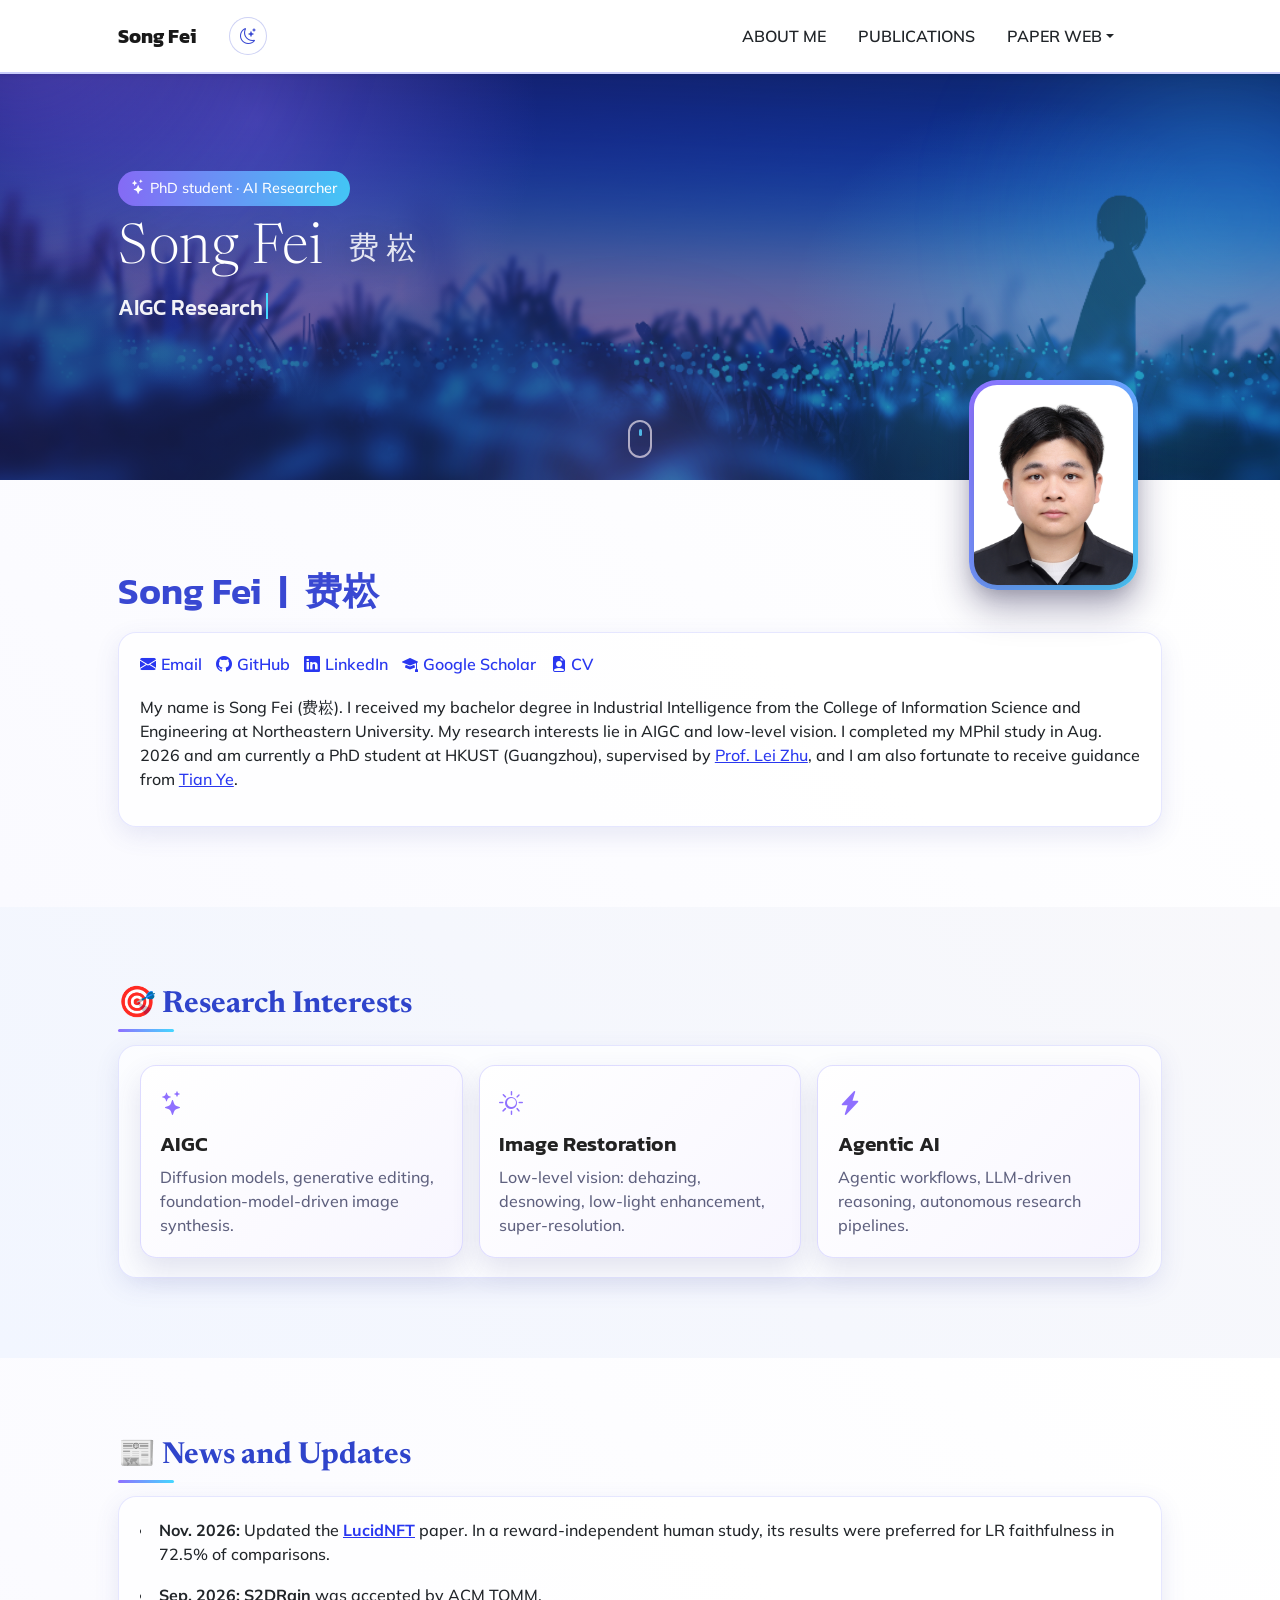
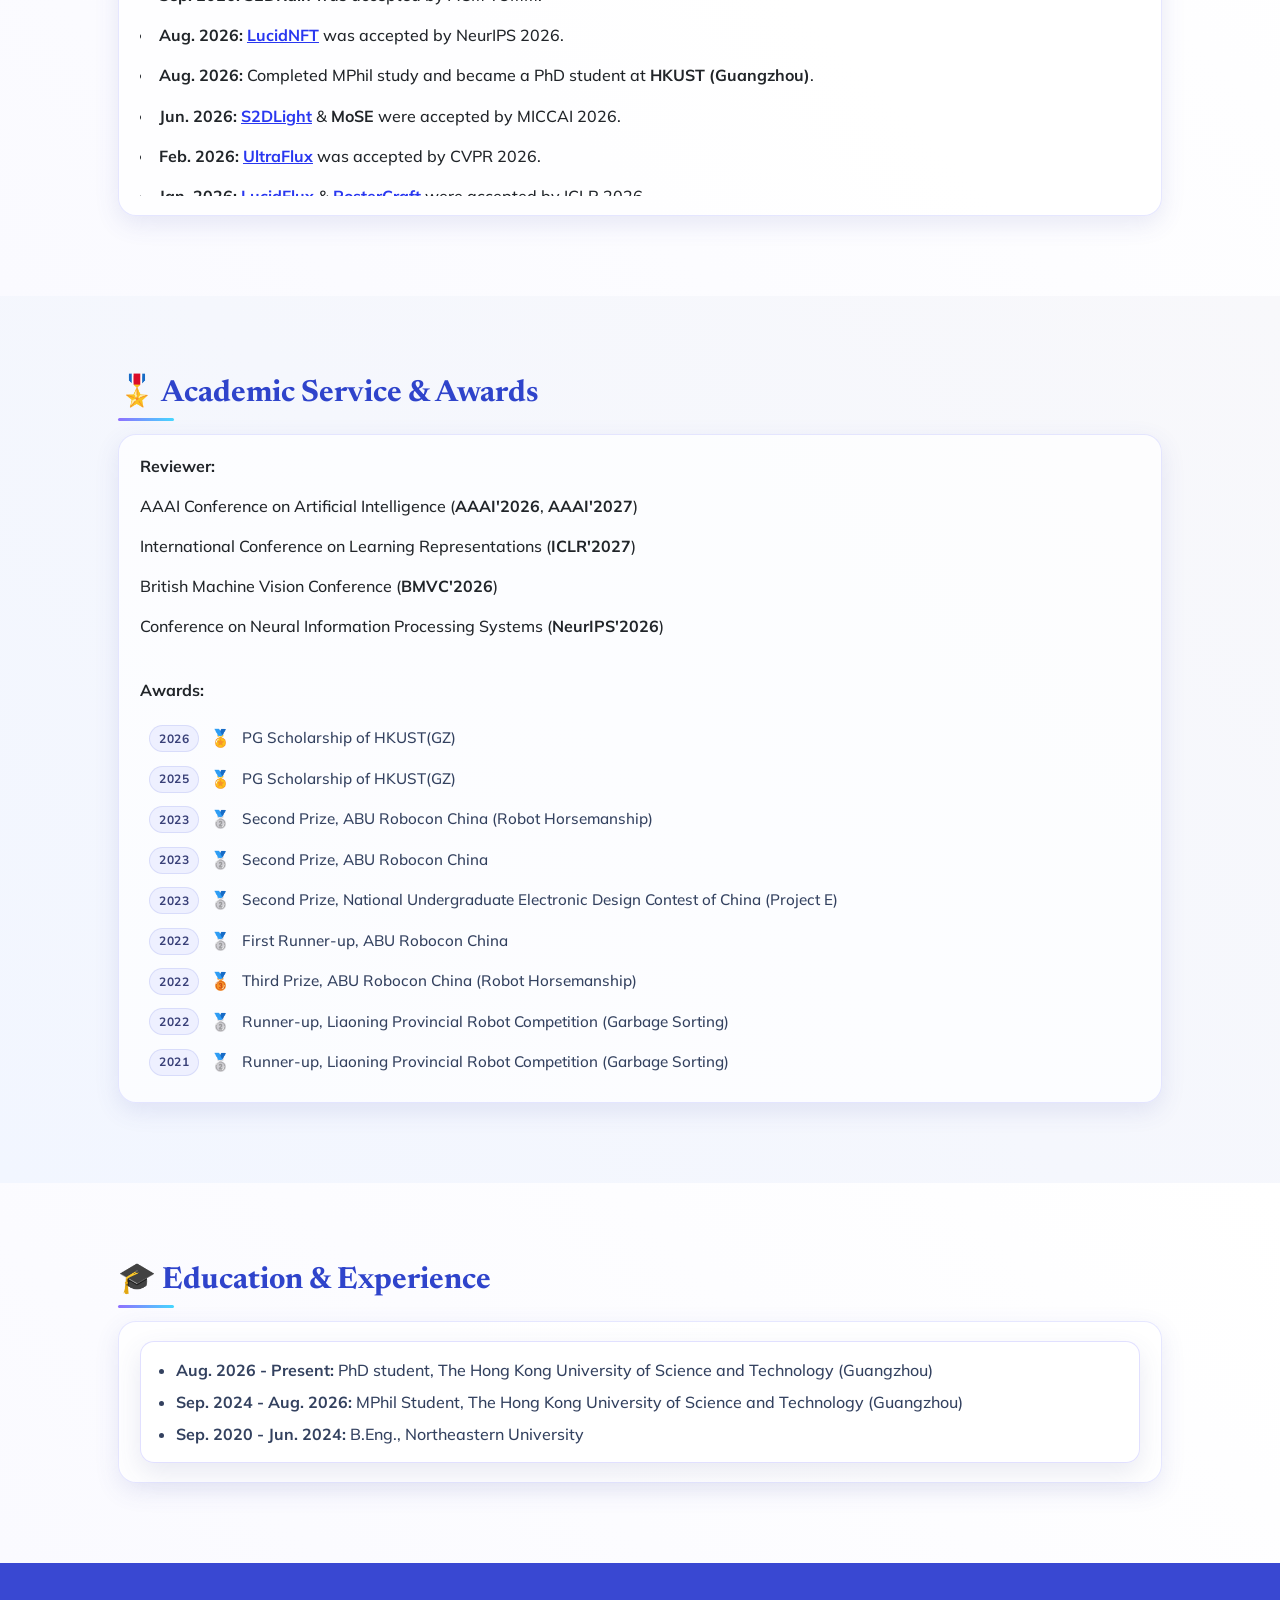
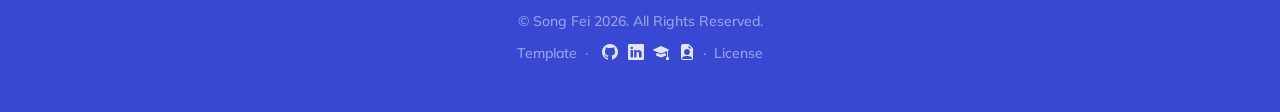
==== commit ddf1ac7a: "Add LinkedIn to homepage links" ====
--- a/index.html
+++ b/index.html
@@ -103,6 +103,7 @@
                     <p class="about-links-inline">
                         <a href="mailto:sfei285@connect.hkust-gz.edu.cn" target="_blank"><i class="bi bi-envelope-fill"></i> Email</a>
                         <a href="https://github.com/FeiSong123" target="_blank"><i class="bi bi-github"></i> GitHub</a>
+                        <a href="https://www.linkedin.com/in/song-fei-24104a406/" target="_blank" rel="noopener noreferrer"><i class="bi bi-linkedin"></i> LinkedIn</a>
                         <a href="https://scholar.google.com/citations?user=3Kj6HaoAAAAJ" target="_blank"><i class="bi bi-mortarboard-fill"></i> Google Scholar</a>
                         <a href="static/assets/CV.pdf" target="_blank"><i class="bi bi-file-earmark-person-fill"></i> CV</a>
                     </p>
@@ -299,6 +300,7 @@
                 <span class="mx-1">&middot;</span>
                 <span class="footer-icons">
                     <a class="footer-icon-link" id="github-link" href="https://github.com/FeiSong123" target="_blank" aria-label="GitHub"><i class="bi bi-github"></i></a>
+                    <a class="footer-icon-link" id="linkedin-link" href="https://www.linkedin.com/in/song-fei-24104a406/" target="_blank" rel="noopener noreferrer" aria-label="LinkedIn"><i class="bi bi-linkedin"></i></a>
                     <a class="footer-icon-link" id="scholar-link" href="https://scholar.google.com/citations?user=3Kj6HaoAAAAJ" target="_blank" aria-label="Google Scholar"><i class="bi bi-mortarboard-fill"></i></a>
                     <a class="footer-icon-link" id="cv-link" href="static/assets/CV.pdf" target="_blank" aria-label="CV"><i class="bi bi-file-earmark-person-fill"></i></a>
                 </span>
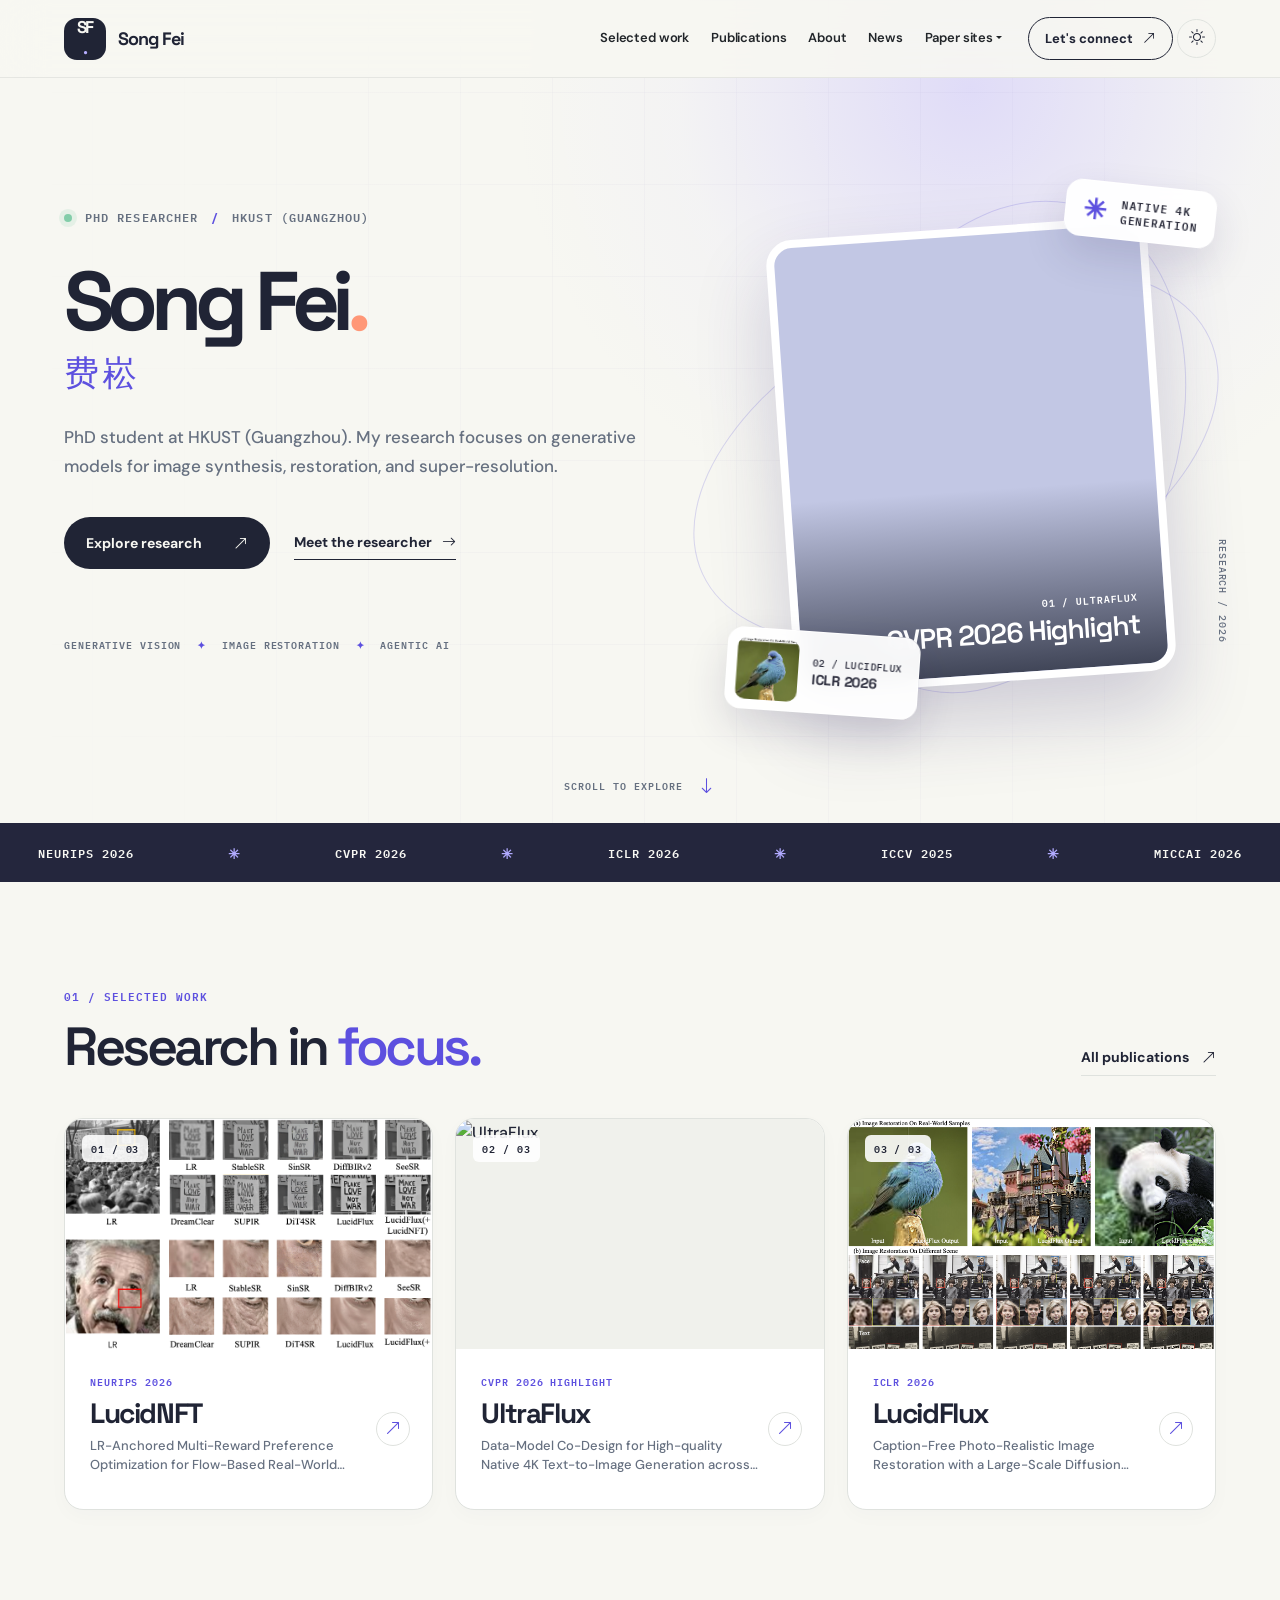
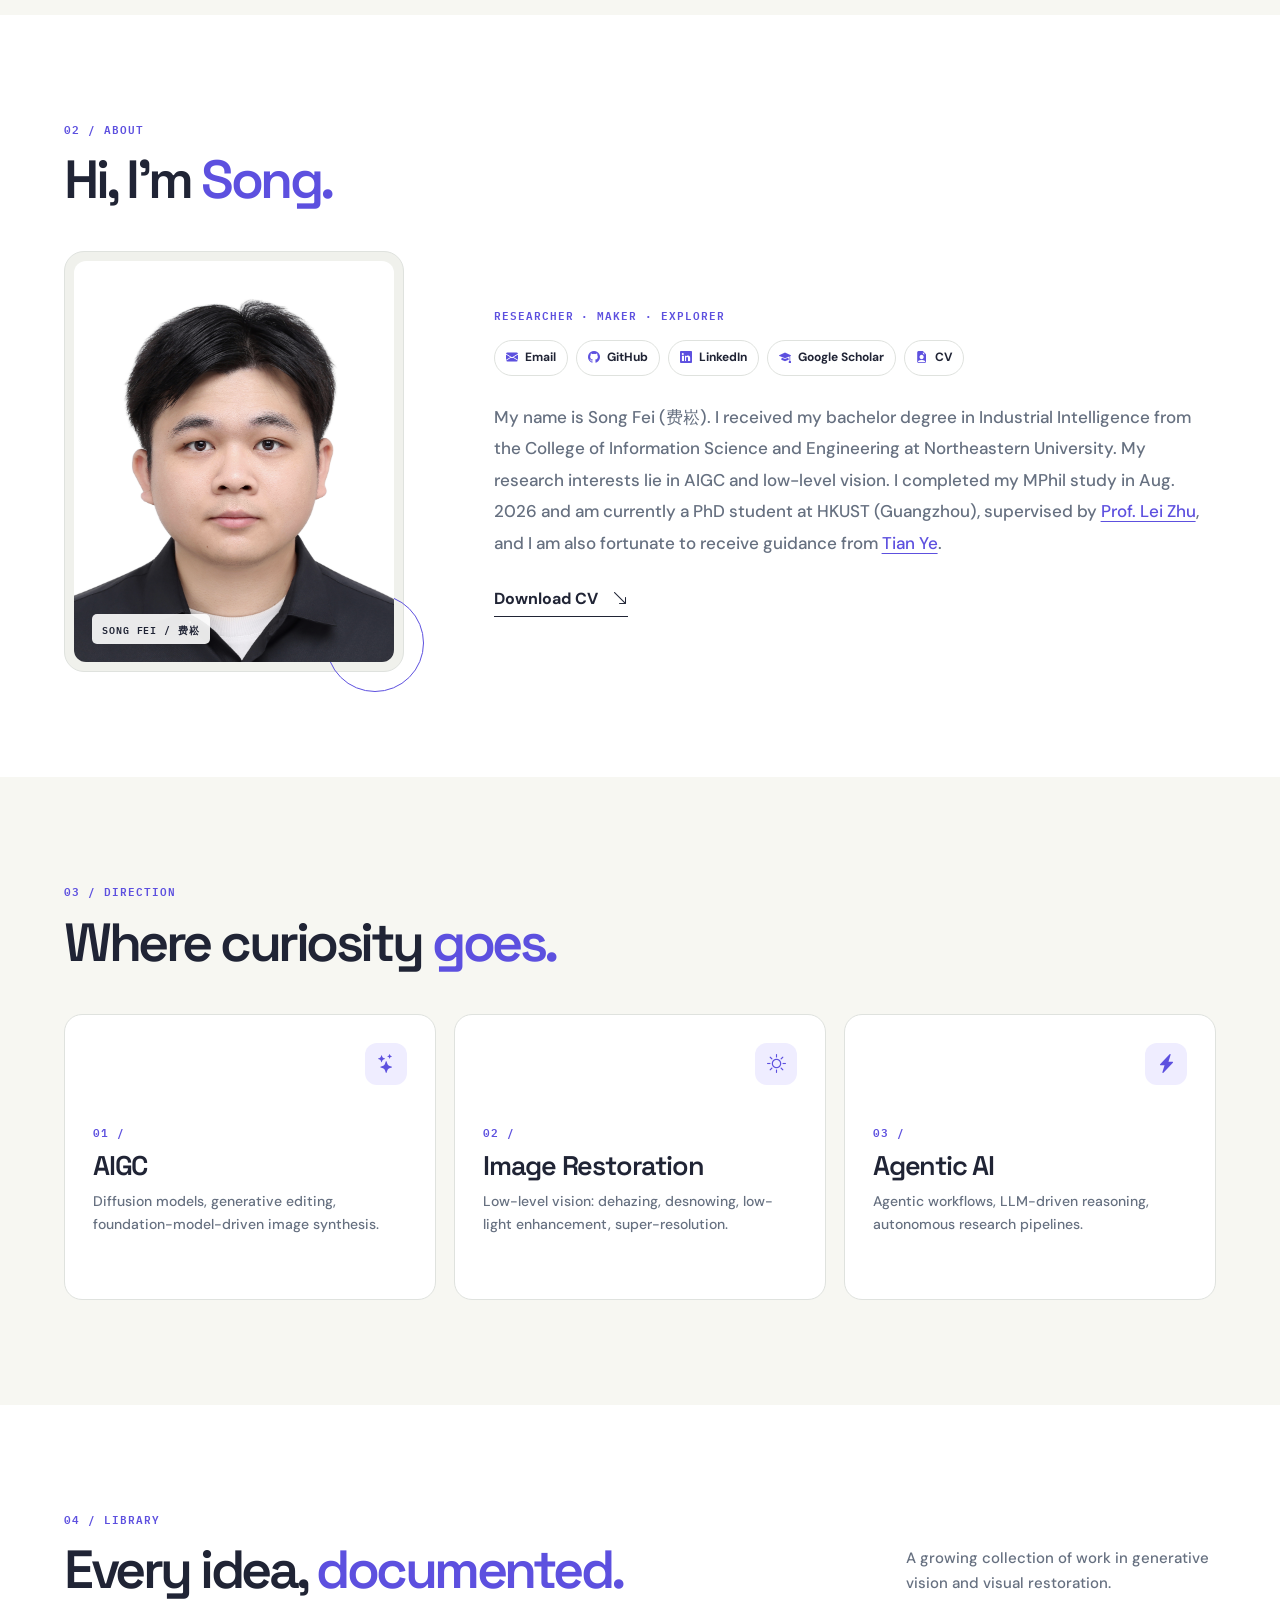
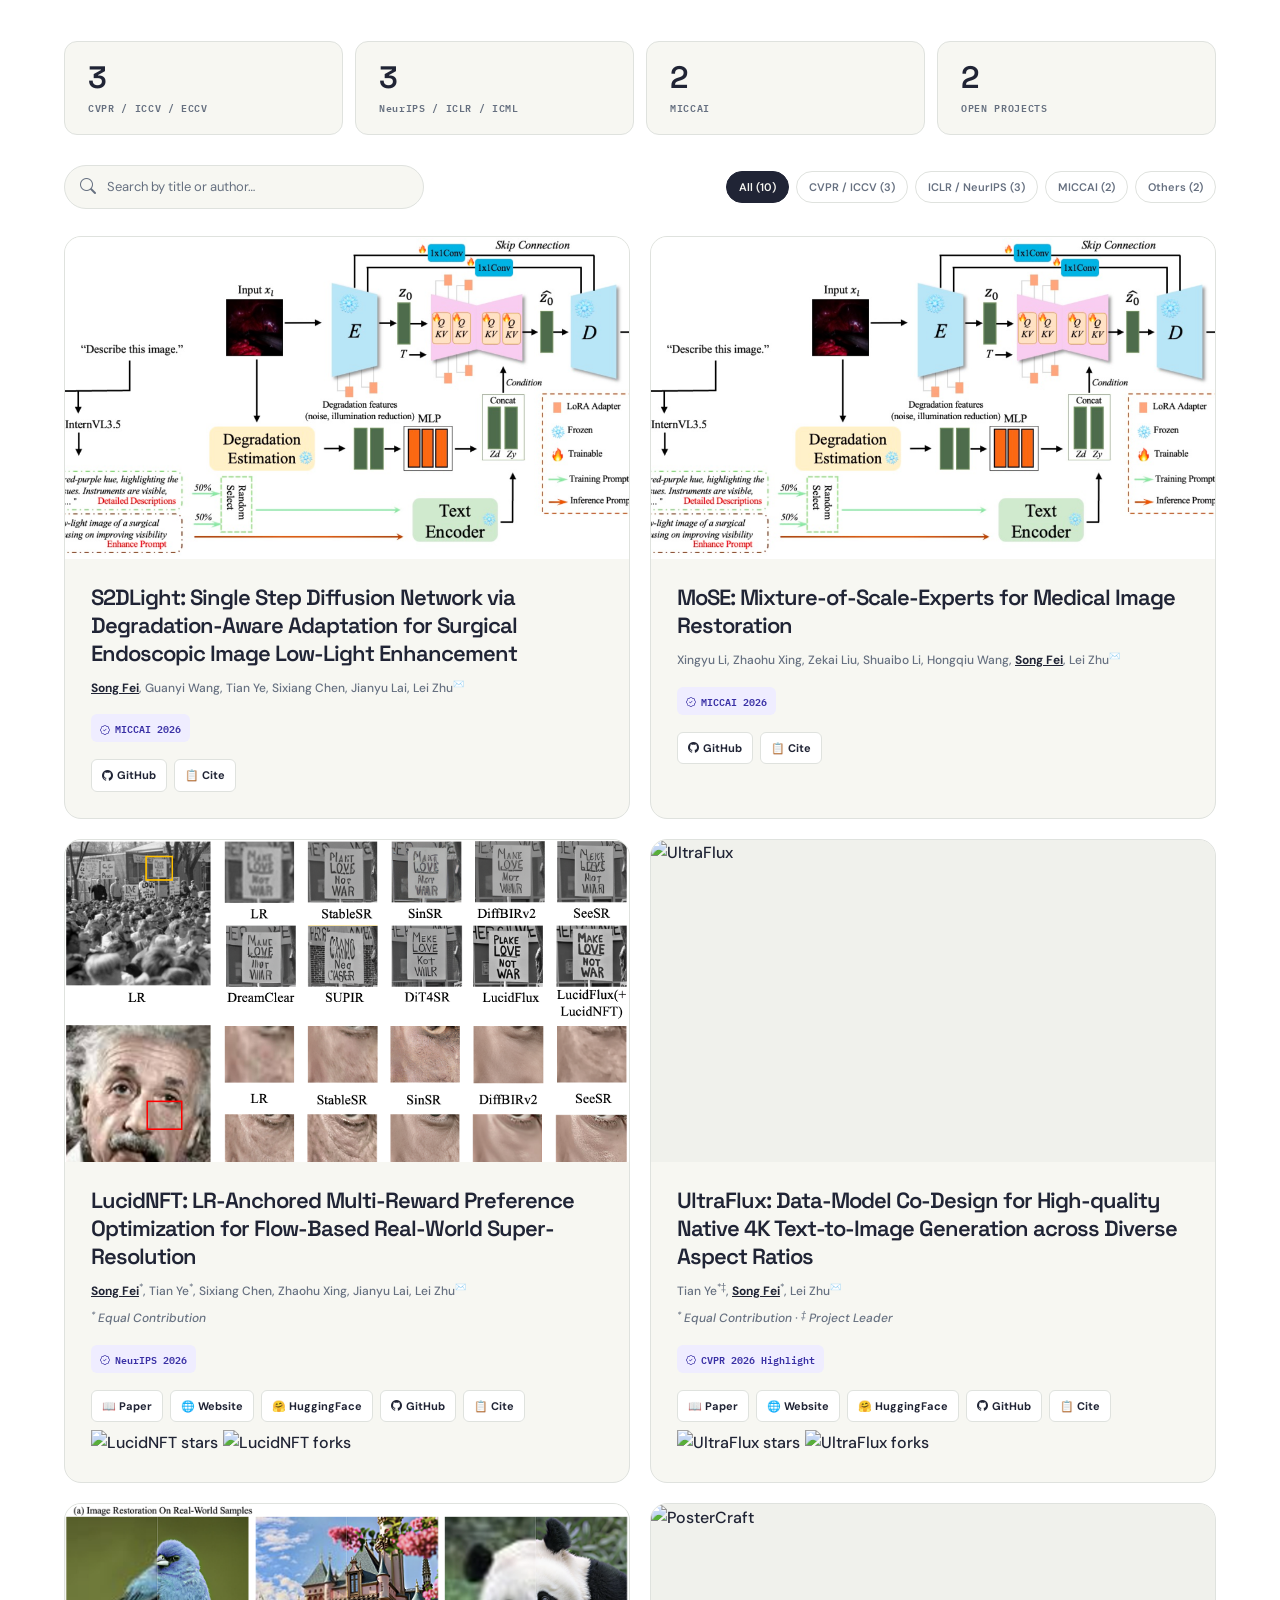
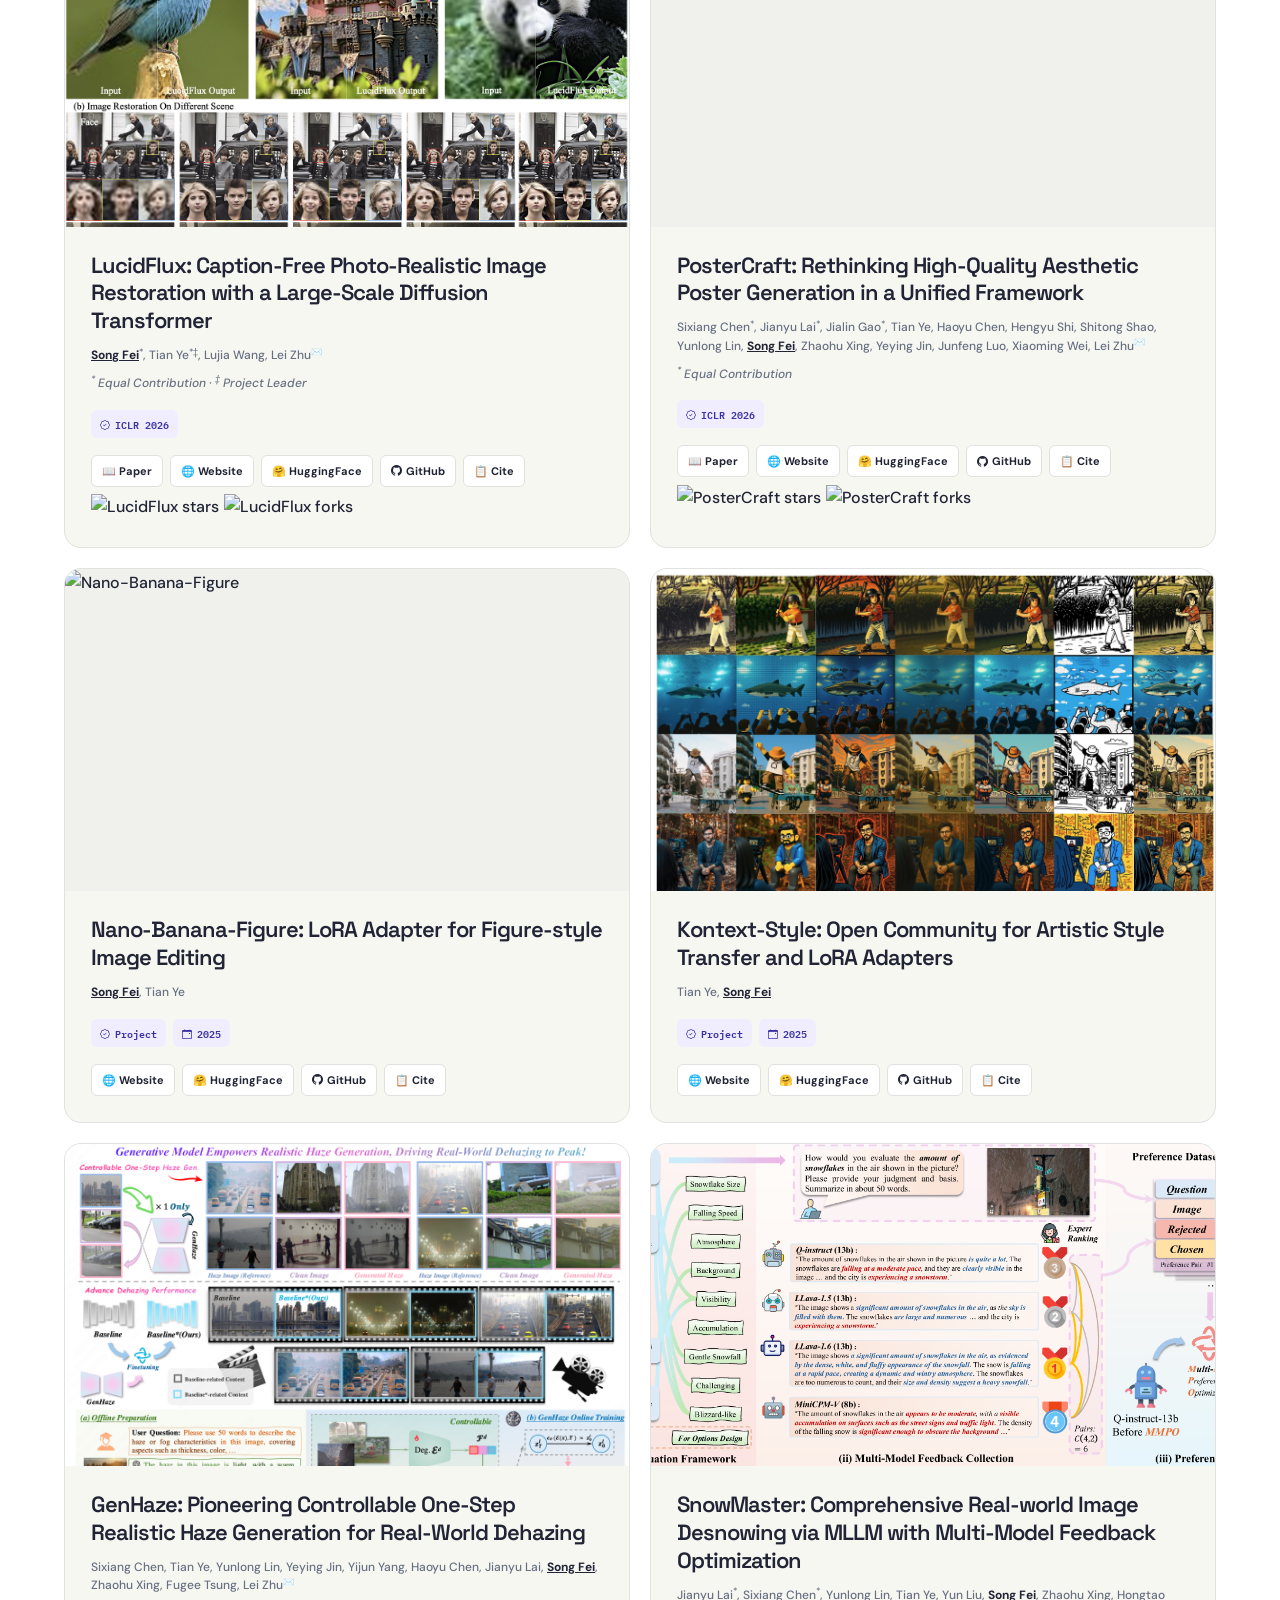
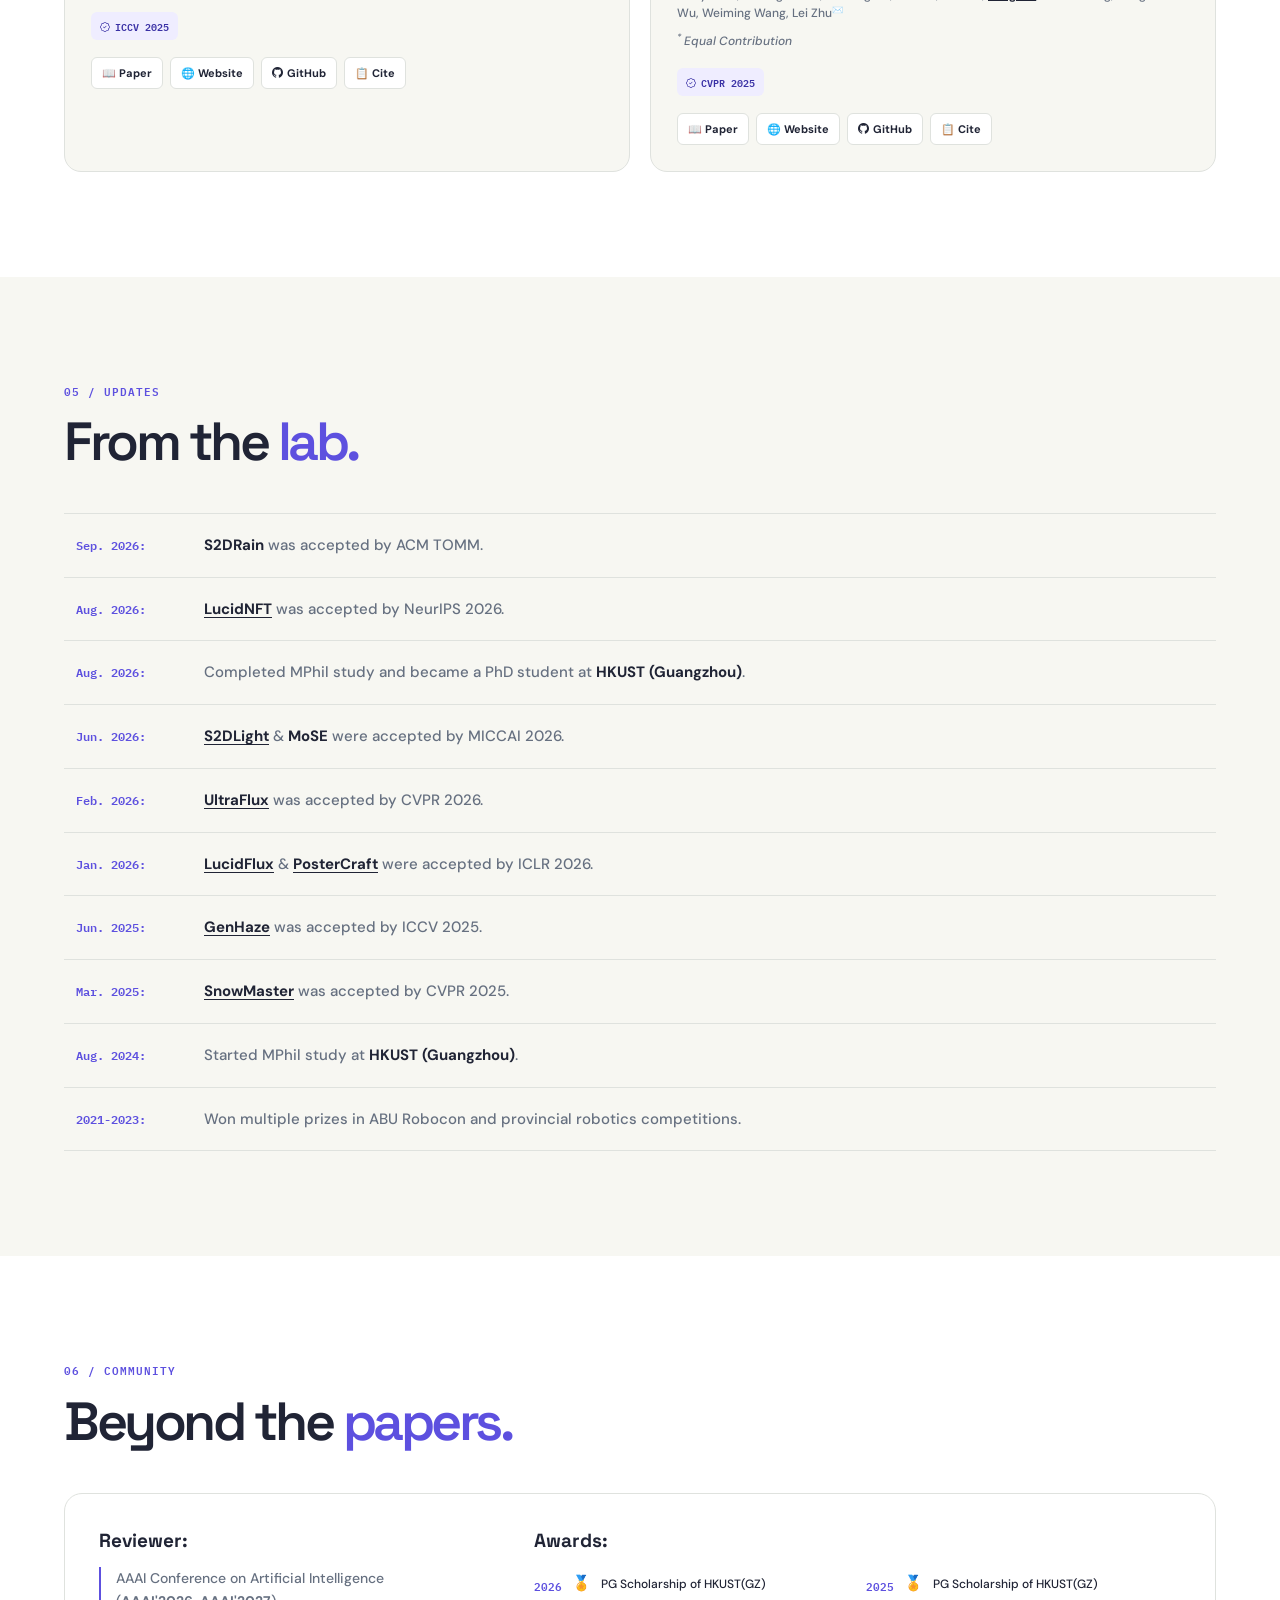
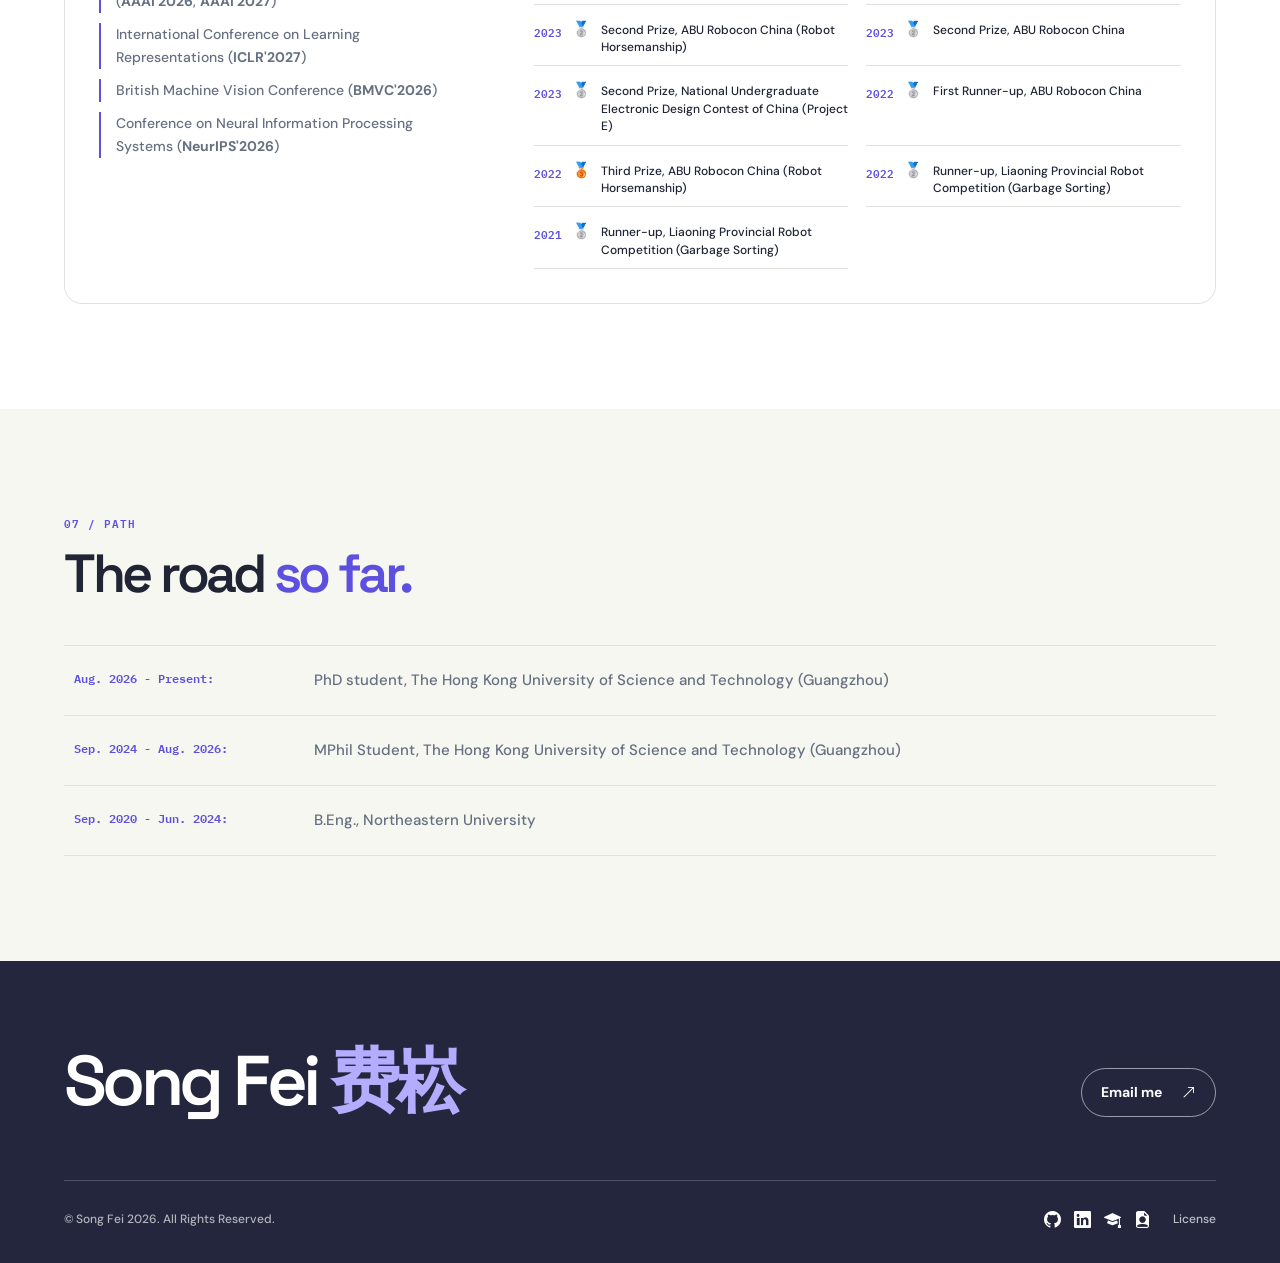
==== commit 75a799ba: "Redesign homepage with minimal editorial style" ====
--- a/index.html
+++ b/index.html
@@ -20,9 +20,7 @@
     <link href="https://cdn.jsdelivr.net/npm/bootstrap-icons@1.5.0/font/bootstrap-icons.css" rel="stylesheet" />
 
     <link rel="preconnect" href="https://fonts.gstatic.com" />
-    <link href="https://fonts.googleapis.com/css2?family=Newsreader:ital,wght@0,600;1,600&amp;display=swap" rel="stylesheet" />
-    <link href="https://fonts.googleapis.com/css2?family=Mulish:ital,wght@0,300;0,500;0,600;0,700;1,300;1,500;1,600;1,700&amp;display=swap" rel="stylesheet" />
-    <link href="https://fonts.googleapis.com/css2?family=Kanit:ital,wght@0,400;1,400&amp;display=swap" rel="stylesheet" />
+    <link href="https://fonts.googleapis.com/css2?family=DM+Sans:wght@400;500;600;700&amp;family=IBM+Plex+Mono:wght@400;500;600&amp;family=Space+Grotesk:wght@400;500;600;700&amp;display=swap" rel="stylesheet" />
 
     <link type="text/css" href="static/css/styles.css" rel="stylesheet" />
     <link type="text/css" href="static/css/main.css" rel="stylesheet" />
@@ -36,23 +34,22 @@
 </head>
 
 <body id="page-top" class="page-shell">
-    <nav class="header navbar navbar-expand-lg navbar-light fixed-top shadow-sm" id="mainNav">
-        <div class="container px-5">
-            <a id="page-top-title" class="navbar-brand fw-bold" href="index.html"></a>
-            <button id="theme-toggle" class="theme-toggle" type="button" aria-label="Toggle dark mode" title="Toggle dark mode">
-                <i class="bi bi-moon-stars theme-icon-dark"></i>
-                <i class="bi bi-sun theme-icon-light"></i>
-            </button>
+    <a class="skip-link" href="#main-content">Skip to content</a>
+    <nav class="header navbar navbar-expand-lg fixed-top" id="mainNav" aria-label="Main navigation">
+        <div class="container px-5">
+            <a class="navbar-brand brand-lockup" href="index.html#page-top"><span class="brand-mark">SF<span>.</span></span><span id="page-top-title" class="brand-name"></span></a>
             <button class="navbar-toggler" type="button" data-bs-toggle="collapse" data-bs-target="#navbarResponsive"
                 aria-controls="navbarResponsive" aria-expanded="false" aria-label="Toggle navigation">
-                MENU <i class="bi-list"></i>
+                <span class="menu-label">MENU</span><i class="bi bi-list"></i>
             </button>
             <div class="collapse navbar-collapse" id="navbarResponsive">
-                <ul class="navbar-nav ms-auto me-4 my-3 my-lg-0">
-                    <li class="nav-item"><a class="nav-link me-lg-3" href="index.html#home">ABOUT ME</a></li>
-                    <li class="nav-item"><a class="nav-link me-lg-3" href="index.html?view=publications#publications">PUBLICATIONS</a></li>
+                <ul class="navbar-nav ms-auto my-3 my-lg-0">
+                    <li class="nav-item"><a class="nav-link" href="#featured">Selected work</a></li>
+                    <li class="nav-item"><a class="nav-link" href="#publications">Publications</a></li>
+                    <li class="nav-item"><a class="nav-link" href="#home">About</a></li>
+                    <li class="nav-item"><a class="nav-link" href="#news">News</a></li>
                     <li class="nav-item dropdown">
-                        <a class="nav-link dropdown-toggle me-lg-3" href="#" id="paperWebDropdownIndex" role="button" data-bs-toggle="dropdown" aria-expanded="false">PAPER WEB</a>
+                        <a class="nav-link dropdown-toggle" href="#" id="paperWebDropdownIndex" role="button" data-bs-toggle="dropdown" aria-expanded="false">Paper sites</a>
                         <ul class="dropdown-menu dropdown-menu-end" aria-labelledby="paperWebDropdownIndex">
                             <li><a class="dropdown-item" href="https://w2genai-lab.github.io/LucidNFT/" target="_blank">LucidNFT</a></li>
                             <li><a class="dropdown-item" href="https://w2genai-lab.github.io/UltraFlux/" target="_blank">UltraFlux</a></li>
@@ -65,41 +62,60 @@
                         </ul>
                     </li>
                 </ul>
+                <a class="nav-contact" href="mailto:sfei285@connect.hkust-gz.edu.cn">Let's connect <i class="bi bi-arrow-up-right"></i></a>
+                <button id="theme-toggle" class="theme-toggle" type="button" aria-label="Toggle color theme" title="Toggle color theme">
+                    <i class="bi bi-sun theme-icon-light"></i>
+                    <i class="bi bi-moon-stars theme-icon-dark"></i>
+                </button>
             </div>
         </div>
     </nav>
 
-    <section class="top-section fancy-hero" style="background-image: url('static/assets/img/background.jpeg');">
-        <div class="hero-aurora" aria-hidden="true">
-            <span class="aurora-blob blob-1"></span>
-            <span class="aurora-blob blob-2"></span>
-            <span class="aurora-blob blob-3"></span>
-        </div>
-        <div class="top-section-content">
-            <div class="container px-5 hero-content">
-                <p class="hero-chip"><i class="bi bi-stars"></i> PhD student &middot; AI Researcher</p>
-                <h1 class="text-white display-4 lh-1 hero-name">Song Fei <span class="hero-name-cn">费崧</span></h1>
-                <div class="hero-typing" aria-label="Research interests">
-                    <span id="typewriter-text"></span><span class="typewriter-cursor" aria-hidden="true"></span>
-                </div>
-            </div>
-        </div>
-        <a class="scroll-hint" href="#home" aria-label="Scroll down"><span class="mouse"><span class="wheel"></span></span></a>
-    </section>
-
-    <div class="container px-5 profile-photo-container">
-        <div id="avatar">
-            <span class="avatar-ring"><img class="shadow profile-photo" src="static/assets/img/photo.jpg" alt="Song Fei Profile Photo"></span>
-        </div>
-    </div>
-
-    <section class="bg-gradient-primary-to-secondary-light mt5 md5" id="home">
-        <div class="container px-5">
-            <header>
-                <h2 id="home-subtitle"></h2>
-            </header>
-            <main class="home-layout">
+    <main id="main-content">
+    <section class="top-section fancy-hero" id="top">
+        <div class="hero-grid" aria-hidden="true"></div>
+        <div class="container px-5 hero-layout">
+            <div class="hero-copy">
+                <p class="hero-eyebrow"><span class="live-dot"></span> PHD RESEARCHER <span class="eyebrow-divider">/</span> HKUST (GUANGZHOU)</p>
+                <h1 class="hero-name">Song Fei<span class="hero-period">.</span><span class="hero-name-cn">费崧</span></h1>
+                <p class="hero-description">PhD student at HKUST (Guangzhou). My research focuses on generative models for image synthesis, restoration, and super-resolution.</p>
+                <div class="hero-actions">
+                    <a class="button-primary" href="#featured">Explore research <i class="bi bi-arrow-up-right"></i></a>
+                    <a class="button-text" href="#home">Meet the researcher <i class="bi bi-arrow-right"></i></a>
+                </div>
+                <div class="hero-signals"><span>GENERATIVE VISION</span><span>IMAGE RESTORATION</span><span>AGENTIC AI</span></div>
+            </div>
+            <div class="hero-art" aria-hidden="true">
+                <div class="art-orbit orbit-one"></div>
+                <div class="art-orbit orbit-two"></div>
+                <div class="art-main">
+                    <div class="art-main-image"></div>
+                    <div class="art-main-overlay"><span>01 / ULTRAFLUX</span><strong>CVPR 2026 Highlight</strong></div>
+                </div>
+                <div class="art-float art-float-top"><span class="float-spark">✳</span><span>NATIVE 4K<br>GENERATION</span></div>
+                <div class="art-float art-float-bottom"><span class="float-mini-image"></span><span>02 / LUCIDFLUX<br><strong>ICLR 2026</strong></span></div>
+                <div class="art-axis">RESEARCH / 2026</div>
+            </div>
+        </div>
+        <a class="scroll-hint" href="#featured" aria-label="Scroll to selected work"><span>SCROLL TO EXPLORE</span><i class="bi bi-arrow-down"></i></a>
+    </section>
+
+    <div class="venue-rail" aria-label="Research venues"><div class="venue-rail-inner"><span>NEURIPS 2026</span><span class="rail-symbol">✳</span><span>CVPR 2026</span><span class="rail-symbol">✳</span><span>ICLR 2026</span><span class="rail-symbol">✳</span><span>ICCV 2025</span><span class="rail-symbol">✳</span><span>MICCAI 2026</span></div></div>
+
+    <section class="section-shell featured-section" id="featured">
+        <div class="container px-5">
+            <div class="section-heading"><div><p class="section-index">01 / SELECTED WORK</p><h2>Research in <em>focus.</em></h2></div><a class="section-link" href="#publications">All publications <i class="bi bi-arrow-up-right"></i></a></div>
+            <div id="featured-projects" class="featured-grid" aria-live="polite"></div>
+        </div>
+    </section>
+
+    <section class="section-shell about-section" id="home">
+        <div class="container px-5">
+            <div class="section-heading"><div><p class="section-index">02 / ABOUT</p><h2>Hi, I'm <em>Song.</em></h2></div></div>
+            <div class="home-layout">
+                <div class="about-photo-wrap"><img class="profile-photo" src="static/assets/img/photo.jpg" alt="Portrait of Song Fei" loading="lazy"><span class="photo-caption">SONG FEI / 费崧</span></div>
                 <div class="main-content">
+                    <p class="about-kicker">RESEARCHER · MAKER · EXPLORER</p>
                     <p class="about-links-inline">
                         <a href="mailto:sfei285@connect.hkust-gz.edu.cn" target="_blank"><i class="bi bi-envelope-fill"></i> Email</a>
                         <a href="https://github.com/FeiSong123" target="_blank"><i class="bi bi-github"></i> GitHub</a>
@@ -108,44 +124,79 @@
                         <a href="static/assets/CV.pdf" target="_blank"><i class="bi bi-file-earmark-person-fill"></i> CV</a>
                     </p>
                     <div id="home-md" data-md-section="home"></div>
-                </div>
-            </main>
-        </div>
-    </section>
-
-    <section class="bg-gradient-primary-to-secondary-gray mt5 md5" id="interests">
-        <div class="container px-5">
-            <h2 class="panel-title-blue">🎯 Research Interests</h2>
-            <main class="main-content">
+                    <a class="about-cta" href="static/assets/CV.pdf" target="_blank" rel="noopener noreferrer">Download CV <i class="bi bi-arrow-down-right"></i></a>
+                </div>
+            </div>
+        </div>
+    </section>
+
+    <section class="section-shell interests-section" id="interests">
+        <div class="container px-5">
+            <div class="section-heading"><div><p class="section-index">03 / DIRECTION</p><h2>Where curiosity <em>goes.</em></h2></div></div>
+            <div class="main-content">
                 <div class="quick-nav-grid">
-                    <a class="quick-nav-card" href="index.html?view=publications#publications">
+                    <a class="quick-nav-card" href="#publications">
                         <i class="bi bi-stars"></i>
+                        <span class="interest-number">01 /</span>
                         <h3>AIGC</h3>
                         <p>Diffusion models, generative editing, foundation-model-driven image synthesis.</p>
                     </a>
-                    <a class="quick-nav-card" href="index.html?view=publications#publications">
+                    <a class="quick-nav-card" href="#publications">
                         <i class="bi bi-brightness-high"></i>
+                        <span class="interest-number">02 /</span>
                         <h3>Image Restoration</h3>
                         <p>Low-level vision: dehazing, desnowing, low-light enhancement, super-resolution.</p>
                     </a>
                     <a class="quick-nav-card" href="https://github.com/FeiSong123" target="_blank" rel="noopener noreferrer">
                         <i class="bi bi-lightning-charge-fill"></i>
+                        <span class="interest-number">03 /</span>
                         <h3>Agentic AI</h3>
                         <p>Agentic workflows, LLM-driven reasoning, autonomous research pipelines.</p>
                     </a>
                 </div>
-            </main>
-        </div>
-    </section>
-
-    <section class="bg-gradient-primary-to-secondary-light mt5 md5" id="news">
-        <div class="container px-5">
-            <h2 class="panel-title-blue">📰 News and Updates</h2>
-            <main class="main-content">
+            </div>
+        </div>
+    </section>
+
+    <section class="section-shell publications-section" id="publications">
+        <div class="container px-5">
+            <div class="section-heading"><div><p class="section-index">04 / LIBRARY</p><h2>Every idea, <em>documented.</em></h2></div><p class="section-side-note">A growing collection of work in generative vision and visual restoration.</p></div>
+            <div class="intro-counters">
+                <div class="counter-card">
+                    <div class="counter-value" data-counter="cv">0</div>
+                    <div class="counter-label">CVPR / ICCV / ECCV</div>
+                </div>
+                <div class="counter-card">
+                    <div class="counter-value" data-counter="ml">0</div>
+                    <div class="counter-label">NeurIPS / ICLR / ICML</div>
+                </div>
+                <div class="counter-card">
+                    <div class="counter-value" data-counter="med">0</div>
+                    <div class="counter-label">MICCAI</div>
+                </div>
+                <div class="counter-card">
+                    <div class="counter-value" data-counter="projects">0</div>
+                    <div class="counter-label">OPEN PROJECTS</div>
+                </div>
+            </div>
+            <div class="pub-toolbar">
+                <div class="pub-search">
+                    <i class="bi bi-search"></i>
+                    <input id="pub-search-input" type="search" placeholder="Search by title or author…" aria-label="Search publications" autocomplete="off" />
+                </div>
+                <div id="pub-filter-chips" class="pub-filter-chips" role="group" aria-label="Filter by venue"></div>
+            </div>
+            <div id="publications-list" class="main-content publication-list" data-source="yaml"></div>
+        </div>
+    </section>
+
+    <section class="section-shell news-section-wrap" id="news">
+        <div class="container px-5">
+            <div class="section-heading"><div><p class="section-index">05 / UPDATES</p><h2>From the <em>lab.</em></h2></div></div>
+            <div class="main-content">
                 <div class="news-section fade-in">
                     <div class="scrollable-news">
                         <ul>
-                            <li><strong>Nov. 2026: </strong> Updated the <a href="https://arxiv.org/abs/2603.05947" target="_blank"><strong>LucidNFT</strong></a> paper. In a reward-independent human study, its results were preferred for LR faithfulness in 72.5% of comparisons.</li>
                             <li><strong>Sep. 2026: </strong> <strong>S2DRain</strong> was accepted by ACM TOMM.</li>
                             <li><strong>Aug. 2026: </strong> <a href="https://w2genai-lab.github.io/LucidNFT/" target="_blank"><strong>LucidNFT</strong></a> was accepted by NeurIPS 2026.</li>
                             <li><strong>Aug. 2026: </strong> Completed MPhil study and became a PhD student at <strong>HKUST (Guangzhou)</strong>.</li>
@@ -159,14 +210,14 @@
                         </ul>
                     </div>
                 </div>
-            </main>
-        </div>
-    </section>
-
-    <section class="bg-gradient-primary-to-secondary-gray mt5 md5" id="awards">
-        <div class="container px-5">
-            <h2 class="panel-title-blue">🎖️ Academic Service &amp; Awards</h2>
-            <main class="main-content">
+            </div>
+        </div>
+    </section>
+
+    <section class="section-shell service-section-wrap" id="awards">
+        <div class="container px-5">
+            <div class="section-heading"><div><p class="section-index">06 / COMMUNITY</p><h2>Beyond the <em>papers.</em></h2></div></div>
+            <div class="main-content">
                 <div class="service-section fade-in">
                     <div class="service-card">
                         <p><strong>Reviewer:</strong></p>
@@ -238,14 +289,14 @@
                         </div>
                     </div>
                 </div>
-            </main>
-        </div>
-    </section>
-
-    <section class="bg-gradient-primary-to-secondary-light mt5 md5" id="education-experience">
-        <div class="container px-5">
-            <h2 class="panel-title-blue">🎓 Education &amp; Experience</h2>
-            <main class="main-content">
+            </div>
+        </div>
+    </section>
+
+    <section class="section-shell timeline-section" id="education-experience">
+        <div class="container px-5">
+            <div class="section-heading"><div><p class="section-index">07 / PATH</p><h2>The road <em>so far.</em></h2></div></div>
+            <div class="main-content">
                 <div class="experience-card">
                     <ul class="experience-list">
                         <!-- <li><strong>Dec. 2025 - Jun. 2026:</strong> Research Intern, OPPO Research Institute</li> -->
@@ -254,57 +305,25 @@
                         <li><strong>Sep. 2020 - Jun. 2024:</strong> B.Eng., Northeastern University</li>
                     </ul>
                 </div>
-            </main>
-        </div>
-    </section>
-
-    <section class="bg-gradient-primary-to-secondary-light mt5 md5 publications-hidden" id="publications">
-        <div class="container px-5">
-            <h2 class="panel-title-blue">📚 Publications</h2>
-            <div class="intro-counters">
-                <div class="counter-card">
-                    <div class="counter-value" data-counter="cv">0</div>
-                    <div class="counter-label">CVPR / ICCV / ECCV</div>
-                </div>
-                <div class="counter-card">
-                    <div class="counter-value" data-counter="ml">0</div>
-                    <div class="counter-label">NeurIPS / ICLR / ICML</div>
-                </div>
-                <div class="counter-card">
-                    <div class="counter-value" data-counter="ai">0</div>
-                    <div class="counter-label">AAAI / IJCAI / ACM MM</div>
-                </div>
-                <div class="counter-card">
-                    <div class="counter-value" data-counter="med">0</div>
-                    <div class="counter-label">MICCAI</div>
-                </div>
-            </div>
-            <div class="pub-toolbar">
-                <div class="pub-search">
-                    <i class="bi bi-search"></i>
-                    <input id="pub-search-input" type="search" placeholder="Search by title or author…" aria-label="Search publications" autocomplete="off" />
-                </div>
-                <div id="pub-filter-chips" class="pub-filter-chips" role="group" aria-label="Filter by venue"></div>
-            </div>
-            <main id="publications-list" class="main-content publication-list" data-source="yaml"></main>
-
-                
-        </div>
-    </section>
-
-    <footer class="bg-bottom text-center py-5">
-        <div class="container px-5">
-            <div class="text-white-50 small">
-                <div id="copyright-text" class="mb-2"></div>
-                <a id="template-credit" href="https://github.com/Yixin0313/personal-homepage-template" target="_blank"></a>
-                <span class="mx-1">&middot;</span>
+            </div>
+        </div>
+    </section>
+
+
+
+    </main>
+
+    <footer class="site-footer">
+        <div class="container px-5">
+            <div class="footer-top"><p>Song Fei <em>费崧</em></p><a href="mailto:sfei285@connect.hkust-gz.edu.cn">Email me <i class="bi bi-arrow-up-right"></i></a></div>
+            <div class="footer-bottom">
+                <div id="copyright-text"></div>
                 <span class="footer-icons">
                     <a class="footer-icon-link" id="github-link" href="https://github.com/FeiSong123" target="_blank" aria-label="GitHub"><i class="bi bi-github"></i></a>
                     <a class="footer-icon-link" id="linkedin-link" href="https://www.linkedin.com/in/song-fei-24104a406/" target="_blank" rel="noopener noreferrer" aria-label="LinkedIn"><i class="bi bi-linkedin"></i></a>
                     <a class="footer-icon-link" id="scholar-link" href="https://scholar.google.com/citations?user=3Kj6HaoAAAAJ" target="_blank" aria-label="Google Scholar"><i class="bi bi-mortarboard-fill"></i></a>
                     <a class="footer-icon-link" id="cv-link" href="static/assets/CV.pdf" target="_blank" aria-label="CV"><i class="bi bi-file-earmark-person-fill"></i></a>
                 </span>
-                <span class="mx-1">&middot;</span>
                 <a id="license-link" href="https://github.com/FeiSong123/FeiSong123.github.io/blob/main/LICENSE">License</a>
             </div>
         </div>
--- a/static/css/main.css
+++ b/static/css/main.css
@@ -1,1296 +1,357 @@
-@import "./styles.css";
-
-
-:root{
-    --h-title-color:#3948d2;
-    --hero-accent: #8f70ff;
-    --hero-accent-2: #45d7ff;
-    --glass-bg: rgba(255, 255, 255, 0.68);
-    --card-border: rgba(104, 99, 255, 0.2);
-    /* Publications 图片宽度：可选 220px / 240px / 260px / 280px */
-    --paper-thumb-width: 260px;
-}
-
-.header {
-    border-bottom: solid 2px rgba(41, 55, 240, 0.25);
-    backdrop-filter: blur(10px);
-    background: rgba(255, 255, 255, 0.88);
-    z-index: 10000;
-}
-
-.bg-bottom {
-    background-color: var(--h-title-color);
-}
-
-.top-section {
-    position: relative;
-    padding: 9rem 0 6.5rem;
-    background-position: center;
-    background-size: cover;
-    height: 26rem;
-}
-
-.top-section h2 {
-    font-weight: 400;
-}
-
-.top-section .top-section-content {
-    position: relative;
-    z-index: 1;
-}
-
-.top-section:before {
-    content: "";
-    position: absolute;
-    top: 0;
-    left: 0;
-    width: 100%;
-    height: 100%;
-    background: linear-gradient(135deg, rgba(34, 24, 90, 0.68), rgba(12, 70, 111, 0.45));
-}
-
-.fancy-hero::after {
-    content: "";
-    position: absolute;
-    width: 100%;
-    height: 100%;
-    inset: 0;
-    background:
-        radial-gradient(circle at 20% 25%, rgba(143, 112, 255, 0.35), transparent 26%),
-        radial-gradient(circle at 80% 70%, rgba(69, 215, 255, 0.26), transparent 22%);
-    z-index: 0;
-}
-
-.hero-content {
-    position: relative;
-    z-index: 2;
-    margin-top: 2.2rem;
-}
-
-.small-hero {
-    height: 20rem;
-    padding: 8rem 0 4rem;
-}
-
-.hero-chip {
-    display: inline-flex;
-    align-items: center;
-    gap: 0.35rem;
-    padding: 0.4rem 0.8rem;
-    border-radius: 999px;
-    color: #fff;
-    background: linear-gradient(90deg, rgba(143, 112, 255, 0.88), rgba(69, 215, 255, 0.88));
-    font-size: 0.9rem;
-    margin-bottom: 1rem;
-}
-
-.hero-subtitle {
-    max-width: 48rem;
-    opacity: 0.95;
-}
-
-section header h2{
-    font-family: "Kanit", -apple-system, BlinkMacSystemFont, "Segoe UI", Roboto, "Helvetica Neue", Arial, sans-serif, "Apple Color Emoji", "Segoe UI Emoji", "Segoe UI Symbol", "Noto Color Emoji" !important;
-    color: var(--h-title-color);
-    font-size: 2.3rem;
-    line-height: 4rem;
-}
-
-section .main-body{
-    font-size: 1.3rem;
-    font-weight: 200;
-    line-height: 2.4rem;
-}
-
-
-.bg-gradient-primary-to-secondary-light {
-    background: linear-gradient(45deg, #fafaff, #ffffff) !important;
-}
-
-.bg-gradient-primary-to-secondary-gray {
-    background: linear-gradient(45deg, #f2f6ff, #f8f8fb) !important;
-}
-
-
-
-.on-top {
-    position: relative;
-    z-index: 10000;
-}
-
-.top-bg {
-    background-position: center;
-    background-size: fill;
-    width: 100%;
-    height: 100%;
-}
-
-.top-bg::before {
-    content: "";
-    position: absolute;
-    top: 0;
-    left: 0;
-    width: 100%;
-    height: 100%;
-    background: rgba(0, 0, 0, 0.4);
-}
-
-
-#avatar {
-    position: relative;
-    height: 0;
-    top:min(-65px,max(-100px,calc(-1*100vw/12)));
-    max-width: 55em;
-    margin: 0 1.5rem 0 0;
-    float: right;
-    z-index: 9000;
-}
-
-#avatar img {
-    height: max(130px,min(200px,calc(100vw/6)));
-    box-shadow: 0 18px 35px rgba(22, 16, 68, 0.24);
-    border: 4px solid rgba(255, 255, 255, 0.65);
-}
-
-@media screen and (max-width: 991px) {
-    #avatar {
-        margin: 0;
-    }
-}
-
-.page-shell {
-    background: linear-gradient(180deg, #fcfcff, #f8fbff 25%, #ffffff 100%);
-}
-
-.main-content {
-    background: var(--glass-bg);
-    border: 1px solid rgba(115, 120, 255, 0.18);
-    border-radius: 18px;
-    padding: 1.2rem 1.3rem;
-    box-shadow: 0 8px 25px rgba(74, 84, 170, 0.12);
-}
-
-.quick-nav-grid {
-    display: grid;
-    grid-template-columns: repeat(auto-fit, minmax(200px, 1fr));
-    gap: 1rem;
-}
-
-.quick-nav-card {
-    text-decoration: none;
-    color: #222;
-    padding: 1.2rem;
-    border-radius: 16px;
-    background: linear-gradient(135deg, #ffffff, #f8f6ff);
-    border: 1px solid var(--card-border);
-    box-shadow: 0 12px 28px rgba(69, 72, 141, 0.14);
-    transition: transform 0.2s ease, box-shadow 0.2s ease;
-}
-
-.quick-nav-card:hover {
-    transform: translateY(-5px);
-    box-shadow: 0 18px 30px rgba(67, 66, 161, 0.22);
-}
-
-.quick-nav-card i {
-    font-size: 1.5rem;
-    color: var(--hero-accent);
-}
-
-.quick-nav-card h3 {
-    margin-top: 0.7rem;
-    margin-bottom: 0.5rem;
-    font-family: "Kanit", sans-serif;
-    font-size: 1.3rem;
-}
-
-.quick-nav-card p {
+:root { color-scheme: light; }
+* { box-sizing: border-box; }
+html { scroll-behavior: smooth; scroll-padding-top: 86px; }
+body.page-shell {
+    --bg: #f7f7f2;
+    --surface: #ffffff;
+    --surface-soft: #f0f1ec;
+    --ink: #202435;
+    --muted: #667080;
+    --line: #dfe2de;
+    --accent: #5d50df;
+    --accent-soft: #efedff;
+    --accent-dark: #3930a5;
+    --shadow: 0 22px 65px rgba(33, 39, 63, .09);
     margin: 0;
-    color: #5f617f;
-}
-
-.publication-list {
-    display: flex;
-    flex-direction: column;
-    gap: 0.9rem;
-}
-
-.intro-counters {
-    display: flex;
-    flex: 1 1 260px;
-    gap: 1rem;
-    margin-bottom: 1rem;
-}
-
-.counter-card {
-    flex: 1;
-    background: white;
-    border-radius: 22px;
-    border: 1px solid rgba(15, 23, 42, 0.08);
-    text-align: center;
-    padding: 1.2rem;
-    box-shadow: 0 10px 26px rgba(73, 81, 150, 0.12);
-    position: relative;
-    overflow: hidden;
-}
-
-.counter-card::before {
-    content: '';
-    position: absolute;
-    top: 0;
-    left: 0;
-    right: 0;
-    height: 3px;
-    background: linear-gradient(90deg, #0f62fe, #5b8cff, #8b5cf6);
-}
-
-.counter-kicker {
-    font-size: 0.72rem;
-    letter-spacing: 0.08em;
-    text-transform: uppercase;
-    color: #63739d;
-    margin-bottom: 0.2rem;
-    font-weight: 700;
-}
-
-.counter-value {
-    font-size: 2.1rem;
-    font-weight: 700;
-    color: #0f62fe;
-}
-
-.counter-label {
-    font-size: 0.9rem;
-    color: #475569;
-    margin-top: 0.4rem;
-}
-
-.counter-note {
-    margin-top: 0.35rem;
-    font-size: 0.78rem;
-    color: #7081a8;
-}
-
-.panel-title-blue {
-    /* 全站板块标题统一样式（News / Awards / Publications） */
-    margin: 0 0 0.8rem;
-    color: #2f44cb;
-    font-size: 1.9rem;
-    font-weight: 700;
-    line-height: 1.2;
-}
-
-body.publications-view #home,
-body.publications-view #news,
-body.publications-view #awards,
-body.publications-view #education-experience,
-body.publications-view .top-section,
-body.publications-view .profile-photo-container {
-    display: none;
-}
-
-body.publications-view #publications {
-    display: block;
-    /* Publications-only 视图时，与固定导航的顶部留白 */
-    margin-top: 4.5rem;
-}
-
-.paper-row {
-    display: grid;
-    /* 左侧论文图宽度由变量控制 */
-    grid-template-columns: var(--paper-thumb-width) 1fr;
-    gap: 1rem;
-    background: #fff;
-    border: 1px solid var(--card-border);
-    border-radius: 14px;
-    overflow: hidden;
-    box-shadow: 0 10px 26px rgba(73, 81, 150, 0.12);
-}
-
-.experience-card {
-    background: rgba(255, 255, 255, 0.9);
-    border: 1px solid var(--card-border);
-    border-radius: 14px;
-    padding: 1rem 1.1rem;
-    box-shadow: 0 10px 26px rgba(73, 81, 150, 0.12);
-}
-
-.experience-list {
-    margin: 0;
-    padding-left: 1.1rem;
-}
-
-.experience-list li {
-    margin-bottom: 0.5rem;
-    color: #33415f;
-}
-
-.experience-list li:last-child {
-    margin-bottom: 0;
-}
-
-.paper-thumb img {
-    width: 100%;
-    height: 100%;
-    min-height: 130px;
-    object-fit: cover;
-}
-
-.paper-content {
-    padding: 0.95rem 1rem;
-}
-
-.paper-title {
-    font-size: 1.06rem;
-    margin-bottom: 0.3rem;
-}
-
-.paper-title a {
-    text-decoration: none;
-    color: #20254d;
-}
-
-.paper-title a:hover {
-    color: var(--bs-primary);
-}
-
-.paper-authors {
-    margin-bottom: 0.5rem;
-    color: #5f6288;
-}
-
-.paper-meta {
-    display: flex;
-    gap: 0.4rem;
-    flex-wrap: wrap;
-    margin-bottom: 0.55rem;
-}
-
-.paper-tag {
-    display: inline-flex;
-    align-items: center;
-    gap: 0.25rem;
-    font-size: 0.82rem;
-    background: #f2f4ff;
-    color: #394078;
-    padding: 0.2rem 0.5rem;
-    border-radius: 999px;
-}
-
-.paper-actions {
-    display: flex;
-    flex-wrap: wrap;
-    gap: 0.45rem;
-}
-
-.about-links-inline {
-    display: flex;
-    flex-wrap: wrap;
-    gap: 0.9rem;
-    margin-bottom: 1rem;
-}
-
-.about-links-inline a {
-    text-decoration: none;
-    display: inline-flex;
-    align-items: center;
-    gap: 0.3rem;
-    font-weight: 600;
-}
-
-.paper-author-notes {
-    margin-bottom: 0.5rem;
-    color: #676b92;
-    font-size: 0.88rem;
-}
-
-.publications-hidden {
-    display: none;
-}
-
-.repo-stats {
-    display: flex;
-    flex-wrap: wrap;
-    gap: 0.35rem;
-    margin-top: 0.45rem;
-}
-
-.repo-stats-inline {
-    display: inline-flex;
-    align-items: center;
-    margin-top: 0;
-}
-
-.repo-stats img {
-    height: 20px;
-}
-
-.paper-action {
-    text-decoration: none;
-    display: inline-flex;
-    align-items: center;
-    gap: 0.25rem;
-    font-size: 0.82rem;
-    font-weight: 600;
-    padding: 0.25rem 0.55rem;
-    border-radius: 999px;
-    border: 1px solid rgba(57, 72, 210, 0.25);
-    background: #fff;
-}
-
-.scrollable-news {
-    max-height: 280px;
-    overflow-y: auto;
-    padding-right: 0.4rem;
-}
-
-.scrollable-news ul {
-    margin: 0;
-    padding-left: 1.2rem;
-}
-
-.scrollable-news li {
-    margin-bottom: 0.72rem;
-}
-
-.footer-icons {
-    display: inline-flex;
-    align-items: center;
-    gap: 0.6rem;
-    margin-left: 0.4rem;
-}
-
-.footer-icon-link {
-    color: rgba(255, 255, 255, 0.86);
-    text-decoration: none;
-    font-size: 1rem;
-}
-
-.footer-icon-link:hover {
-    color: #fff;
-}
-
-@media screen and (max-width: 768px) {
-    .intro-counters {
-        flex-direction: column;
-    }
-
-    .paper-row {
-        grid-template-columns: 1fr;
-    }
-
-    .paper-thumb img {
-        min-height: 160px;
-        max-height: 200px;
-    }
-}
-
-/* ==========================================================
-   v2 polish: aurora hero, typewriter, dark mode, animations
-   ========================================================== */
-
-:root {
-    --accent-a: #8f70ff;
-    --accent-b: #45d7ff;
-    --dark-bg0: #0e1226;
-    --dark-bg1: #141a38;
-    --dark-card: #1a2145;
-    --dark-card-2: #202852;
-    --dark-text: #d9def7;
-    --dark-muted: #9aa4d8;
-    --dark-link: #8ea0ff;
-    --dark-border: rgba(142, 160, 255, 0.22);
-}
-
-/* ---------- hero: aurora background ---------- */
-.top-section {
-    height: 30rem;
-    padding: 8.5rem 0 7rem;
-}
-
-.hero-aurora {
-    position: absolute;
-    inset: 0;
-    overflow: hidden;
-    z-index: 1;
-    pointer-events: none;
-}
-
-.aurora-blob {
-    position: absolute;
-    border-radius: 50%;
-    filter: blur(70px);
-    opacity: 0.55;
-    will-change: transform;
-}
-
-.blob-1 {
-    width: 420px;
-    height: 420px;
-    left: -120px;
-    top: -140px;
-    background: radial-gradient(circle at 30% 30%, rgba(143, 112, 255, 0.9), transparent 70%);
-    animation: drift1 18s ease-in-out infinite alternate;
-}
-
-.blob-2 {
-    width: 380px;
-    height: 380px;
-    right: -100px;
-    top: 60px;
-    background: radial-gradient(circle at 60% 40%, rgba(69, 215, 255, 0.75), transparent 70%);
-    animation: drift2 22s ease-in-out infinite alternate;
-}
-
-.blob-3 {
-    width: 300px;
-    height: 300px;
-    left: 38%;
-    bottom: -160px;
-    background: radial-gradient(circle at 50% 50%, rgba(255, 140, 220, 0.5), transparent 70%);
-    animation: drift3 26s ease-in-out infinite alternate;
-}
-
-@keyframes drift1 {
-    to { transform: translate(90px, 60px) scale(1.12); }
-}
-
-@keyframes drift2 {
-    to { transform: translate(-70px, -50px) scale(0.92); }
-}
-
-@keyframes drift3 {
-    to { transform: translate(60px, -70px) scale(1.15); }
-}
-
-/* ---------- hero: name + typewriter + scroll hint ---------- */
-.hero-name {
-    letter-spacing: 0.01em;
-    text-shadow: 0 6px 30px rgba(20, 10, 60, 0.45);
-}
-
-.hero-name-cn {
-    font-size: 0.55em;
-    font-weight: 300;
-    opacity: 0.85;
-    letter-spacing: 0.22em;
-    margin-left: 0.35em;
-    vertical-align: 0.15em;
-}
-
-.hero-typing {
-    margin-top: 0.9rem;
-    font-family: "Kanit", -apple-system, BlinkMacSystemFont, "Segoe UI", Roboto, sans-serif;
-    font-size: 1.35rem;
-    color: rgba(255, 255, 255, 0.94);
-    min-height: 2.2rem;
-}
-
-.typewriter-cursor {
-    display: inline-block;
-    width: 2px;
-    height: 1.2em;
-    background: var(--accent-b);
-    vertical-align: -0.18em;
-    margin-left: 3px;
-    animation: blink 1s steps(2) infinite;
-}
-
-@keyframes blink {
-    50% { opacity: 0; }
-}
-
-.scroll-hint {
-    position: absolute;
-    bottom: 1.4rem;
-    left: 50%;
-    transform: translateX(-50%);
-    opacity: 0.85;
-    animation: hintFloat 2.2s ease-in-out infinite;
-}
-
-.scroll-hint .mouse {
-    display: block;
-    width: 24px;
-    height: 38px;
-    border: 2px solid rgba(255, 255, 255, 0.75);
-    border-radius: 14px;
-    position: relative;
-}
-
-.scroll-hint .wheel {
-    position: absolute;
-    left: 50%;
-    top: 7px;
-    width: 3px;
-    height: 7px;
-    margin-left: -1.5px;
-    border-radius: 2px;
-    background: var(--accent-b);
-    animation: wheelDrop 1.8s ease-in-out infinite;
-}
-
-@keyframes wheelDrop {
-    0% { opacity: 0; transform: translateY(0); }
-    30% { opacity: 1; }
-    100% { opacity: 0; transform: translateY(12px); }
-}
-
-@keyframes hintFloat {
-    0%, 100% { transform: translate(-50%, 0); }
-    50% { transform: translate(-50%, 6px); }
-}
-
-/* ---------- avatar: gradient ring ---------- */
-.avatar-ring {
-    display: inline-block;
-    padding: 5px;
-    border-radius: 28px;
-    background: linear-gradient(120deg, var(--accent-a), var(--accent-b), var(--accent-a));
-    background-size: 220% 220%;
-    animation: ringShift 7s linear infinite;
-    box-shadow: 0 18px 35px rgba(22, 16, 68, 0.35);
-}
-
-@keyframes ringShift {
-    0% { background-position: 0% 50%; }
-    50% { background-position: 100% 50%; }
-    100% { background-position: 0% 50%; }
-}
-
-#avatar img {
-    border-radius: 23px;
-    border: 0;
-    transition: transform 0.35s ease;
-}
-
-#avatar img:hover {
-    transform: scale(1.025) rotate(-1.2deg);
-}
-
-/* ---------- theme toggle ---------- */
-.theme-toggle {
-    display: inline-flex;
-    align-items: center;
-    justify-content: center;
-    width: 38px;
-    height: 38px;
-    margin-left: 1rem;
-    border-radius: 50%;
-    border: 1px solid rgba(57, 72, 210, 0.25);
-    background: rgba(255, 255, 255, 0.65);
-    color: #3948d2;
-    font-size: 1rem;
-    cursor: pointer;
-    transition: transform 0.25s ease, box-shadow 0.25s ease, background 0.25s ease;
-}
-
-.theme-toggle:hover {
-    transform: rotate(15deg) scale(1.06);
-    box-shadow: 0 6px 16px rgba(74, 84, 170, 0.25);
-}
-
-.theme-toggle .theme-icon-light {
-    display: none;
-}
-
-/* ---------- badge NEW ---------- */
-.badge-new {
-    display: inline-block;
-    font-size: 0.62rem;
-    font-weight: 700;
-    letter-spacing: 0.08em;
-    color: #fff;
-    padding: 0.18rem 0.45rem;
-    border-radius: 999px;
-    margin-right: 0.4rem;
-    vertical-align: 0.12em;
-    background: linear-gradient(90deg, #ff5f8f, #ff9a5f);
-    animation: newPulse 2s ease-in-out infinite;
-}
-
-@keyframes newPulse {
-    0%, 100% { box-shadow: 0 0 0 0 rgba(255, 95, 143, 0.45); }
-    50% { box-shadow: 0 0 0 5px rgba(255, 95, 143, 0); }
-}
-
-/* ---------- section titles: gradient underline ---------- */
-.panel-title-blue {
-    position: relative;
-    padding-bottom: 0.55rem;
-}
-
-.panel-title-blue::after {
-    content: "";
-    position: absolute;
-    left: 0;
-    bottom: 0;
-    width: 56px;
-    height: 3px;
-    border-radius: 2px;
-    background: linear-gradient(90deg, var(--accent-a), var(--accent-b));
-}
-
-/* ---------- about links: animated underline ---------- */
-.about-links-inline a {
-    position: relative;
-    padding-bottom: 0.15rem;
-}
-
-.about-links-inline a::after {
-    content: "";
-    position: absolute;
-    left: 0;
-    bottom: 0;
-    height: 2px;
-    width: 100%;
-    border-radius: 2px;
-    background: linear-gradient(90deg, var(--accent-a), var(--accent-b));
-    transform: scaleX(0);
-    transform-origin: left;
-    transition: transform 0.3s ease;
-}
-
-.about-links-inline a:hover::after {
-    transform: scaleX(1);
-}
-
-/* ---------- counters: gradient numbers ---------- */
-.counter-value {
-    background: linear-gradient(90deg, #0f62fe, #8b5cf6);
-    -webkit-background-clip: text;
-    background-clip: text;
-    color: transparent !important;
-}
-
-/* ---------- reveal on scroll ---------- */
-.reveal {
-    opacity: 0;
-    transform: translateY(26px);
-    transition: opacity 0.7s ease, transform 0.7s ease;
-}
-
-.reveal.revealed {
-    opacity: 1;
-    transform: none;
-}
-
-/* ---------- paper cards: hover lift ---------- */
-.paper-row {
-    transition: transform 0.28s ease, box-shadow 0.28s ease;
-}
-
-.paper-row:hover {
-    transform: translateY(-4px);
-    box-shadow: 0 18px 34px rgba(73, 81, 150, 0.2);
-}
-
-.paper-thumb img {
-    transition: transform 0.5s ease, filter 0.5s ease;
-    filter: saturate(0.92);
-}
-
-.paper-row:hover .paper-thumb img {
-    transform: scale(1.045);
-    filter: saturate(1.1);
-}
-
-/* ---------- news: hover ---------- */
-.scrollable-news li {
-    transition: transform 0.2s ease, background 0.2s ease;
-    border-radius: 8px;
-    padding: 0.15rem 0.4rem;
-    margin-left: -0.4rem;
-}
-
-.scrollable-news li:hover {
-    background: rgba(143, 112, 255, 0.08);
-    transform: translateX(3px);
-}
-
-/* ---------- navbar: shrink on scroll ---------- */
-#mainNav {
-    transition: padding 0.3s ease, box-shadow 0.3s ease;
-}
-
-#mainNav.scrolled {
-    padding-top: 0.55rem;
-    padding-bottom: 0.55rem;
-    box-shadow: 0 10px 24px rgba(74, 84, 170, 0.14);
-}
-
-/* ---------- back to top ---------- */
-.back-to-top {
-    position: fixed;
-    right: 1.4rem;
-    bottom: 1.4rem;
-    z-index: 9999;
-    width: 46px;
-    height: 46px;
-    border: none;
-    border-radius: 50%;
-    color: #fff;
-    background: linear-gradient(135deg, var(--accent-a), var(--accent-b));
-    box-shadow: 0 10px 24px rgba(80, 60, 180, 0.35);
-    opacity: 0;
-    transform: translateY(12px);
-    pointer-events: none;
-    transition: opacity 0.3s ease, transform 0.3s ease;
-}
-
-.back-to-top.visible {
-    opacity: 1;
-    transform: none;
-    pointer-events: auto;
-}
-
-.back-to-top:hover {
-    transform: translateY(-3px);
-}
-
-/* ---------- custom scrollbar ---------- */
-::-webkit-scrollbar {
-    width: 10px;
-    height: 10px;
-}
-
-::-webkit-scrollbar-track {
-    background: transparent;
-}
-
-::-webkit-scrollbar-thumb {
-    background: linear-gradient(180deg, #b9a8ff, #6ecfff);
-    border-radius: 8px;
-    border: 2px solid rgba(255, 255, 255, 0.4);
-}
-
-::-webkit-scrollbar-thumb:hover {
-    background: #8f70ff;
-}
-
-/* ==========================================================
-   dark mode
-   ========================================================== */
-
-body.dark {
-    color: var(--dark-text);
-}
-
-body.dark ::selection {
-    background: rgba(143, 112, 255, 0.45);
-}
-
-body.dark .page-shell {
-    background: linear-gradient(180deg, #0c1022, #10162f 25%, #0e1226 100%);
-}
-
-body.dark .bg-gradient-primary-to-secondary-light {
-    background: linear-gradient(45deg, #131936, #161d3f) !important;
-}
-
-body.dark .bg-gradient-primary-to-secondary-gray {
-    background: linear-gradient(45deg, #0f1429, #141a33) !important;
-}
-
-body.dark a {
-    color: var(--dark-link);
-}
-
-body.dark a:hover {
-    color: #c3cbff;
-}
-
-body.dark footer a {
-    color: rgba(255, 255, 255, 0.5);
-}
-
-body.dark footer a:hover {
-    color: rgba(255, 255, 255, 0.8);
-}
-
-body.dark #mainNav.header {
-    background: rgba(12, 16, 34, 0.82);
-    border-bottom-color: var(--dark-border);
-}
-
-body.dark #mainNav .navbar-brand {
-    color: var(--dark-text);
-}
-
-body.dark #mainNav .navbar-toggler {
-    color: var(--dark-text);
-}
-
-body.dark #mainNav .navbar-nav .nav-item .nav-link {
-    color: var(--dark-text);
-}
-
-body.dark #mainNav .navbar-nav .nav-item .nav-link:hover,
-body.dark #mainNav .navbar-nav .nav-item .nav-link.active {
-    color: var(--dark-link);
-}
-
-body.dark #mainNav.scrolled {
-    box-shadow: 0 10px 24px rgba(0, 0, 0, 0.4);
-}
-
-body.dark .theme-toggle {
-    background: rgba(26, 33, 69, 0.9);
-    border-color: var(--dark-border);
-    color: #ffd75e;
-}
-
-body.dark .theme-toggle .theme-icon-dark {
-    display: none;
-}
-
-body.dark .theme-toggle .theme-icon-light {
-    display: inline;
-}
-
-body.dark .dropdown-menu {
-    background: var(--dark-card);
-    border-color: var(--dark-border);
-}
-
-body.dark .dropdown-item {
-    color: var(--dark-text);
-}
-
-body.dark .dropdown-item:hover {
-    background: rgba(142, 160, 255, 0.14);
-    color: #fff;
-}
-
-body.dark .main-content {
-    background: rgba(26, 33, 69, 0.6);
-    border-color: var(--dark-border);
-    box-shadow: 0 8px 25px rgba(0, 0, 0, 0.35);
-}
-
-body.dark .paper-row {
-    background: var(--dark-card);
-    border-color: var(--dark-border);
-    box-shadow: 0 10px 26px rgba(0, 0, 0, 0.3);
-}
-
-body.dark .paper-row:hover {
-    box-shadow: 0 18px 34px rgba(0, 0, 0, 0.45);
-}
-
-body.dark .paper-title a {
-    color: #e4e8ff;
-}
-
-body.dark .paper-title a:hover {
-    color: var(--dark-link);
-}
-
-body.dark .paper-authors {
-    color: var(--dark-muted);
-}
-
-body.dark .paper-author-notes {
-    color: var(--dark-muted);
-}
-
-body.dark .paper-tag {
-    background: rgba(143, 112, 255, 0.16);
-    color: #c3cbff;
-}
-
-body.dark .paper-action {
-    background: var(--dark-card-2);
-    border-color: var(--dark-border);
-    color: var(--dark-text);
-}
-
-body.dark .paper-action:hover {
-    background: rgba(143, 112, 255, 0.18);
-    color: #fff;
-}
-
-body.dark .counter-card {
-    background: var(--dark-card);
-    border-color: rgba(255, 255, 255, 0.06);
-    box-shadow: 0 10px 26px rgba(0, 0, 0, 0.3);
-}
-
-body.dark .counter-label {
-    color: var(--dark-muted);
-}
-
-body.dark .experience-card {
-    background: rgba(26, 33, 69, 0.85);
-    border-color: var(--dark-border);
-    box-shadow: 0 10px 26px rgba(0, 0, 0, 0.3);
-}
-
-body.dark .experience-list li {
-    color: #c6cdea;
-}
-
-body.dark .panel-title-blue {
-    color: #9aa7ff;
-}
-
-body.dark .scrollable-news li:hover {
-    background: rgba(142, 160, 255, 0.1);
-}
-
-body.dark ::-webkit-scrollbar-thumb {
-    border-color: rgba(20, 26, 56, 0.6);
-}
-
-/* ---------- reduced motion ---------- */
+    overflow-x: hidden;
+    background: var(--bg);
+    color: var(--ink);
+    font-family: 'DM Sans', sans-serif;
+    font-size: 16px;
+    line-height: 1.65;
+    -webkit-font-smoothing: antialiased;
+}
+body.page-shell.dark {
+    --bg: #141821;
+    --surface: #1d2330;
+    --surface-soft: #242b38;
+    --ink: #f6f6f2;
+    --muted: #aeb7c7;
+    --line: #39414f;
+    --accent: #afa6ff;
+    --accent-soft: #282646;
+    --accent-dark: #d2cdff;
+    --shadow: 0 24px 70px rgba(0, 0, 0, .24);
+    color-scheme: dark;
+}
+body.page-shell::selection { background: #c9c4ff; color: #202435; }
+body.page-shell a { color: inherit; text-decoration: none; }
+body.page-shell a:focus-visible, body.page-shell button:focus-visible, body.page-shell input:focus-visible { outline: 3px solid var(--accent); outline-offset: 3px; }
+body.page-shell img { max-width: 100%; }
+.skip-link { position: fixed; z-index: 1200; top: -60px; left: 20px; padding: 9px 14px; border-radius: 8px; background: var(--ink); color: var(--bg) !important; font-size: 13px; }
+.skip-link:focus { top: 14px; }
+.container.px-5 { max-width: 1420px; padding-left: clamp(24px, 5vw, 76px) !important; padding-right: clamp(24px, 5vw, 76px) !important; }
+
+/* Navigation */
+#mainNav.header {
+    min-height: 78px;
+    background: rgba(247, 247, 242, .88);
+    border-bottom: 1px solid rgba(35, 40, 58, .08);
+    backdrop-filter: blur(22px);
+    -webkit-backdrop-filter: blur(22px);
+    transition: box-shadow .3s ease, background .3s ease;
+    z-index: 1000;
+}
+body.dark #mainNav.header { background: rgba(20, 24, 33, .9); border-bottom-color: rgba(255, 255, 255, .07); }
+#mainNav.scrolled { box-shadow: 0 10px 35px rgba(25, 31, 50, .06); }
+#mainNav .container { gap: 18px; }
+.brand-lockup { display: inline-flex; align-items: center; gap: 12px; color: var(--ink) !important; padding: 0; white-space: nowrap; }
+.brand-mark { display: grid; place-items: center; width: 42px; height: 42px; border-radius: 13px; background: var(--ink); color: var(--bg); font: 700 17px/.9 'Space Grotesk', sans-serif; letter-spacing: -.08em; }
+.brand-mark span { color: #b5adff; }
+.brand-name { font: 700 18px/1 'Space Grotesk', sans-serif; letter-spacing: -.055em; }
+#mainNav .navbar-nav { align-items: center; gap: clamp(12px, 1.7vw, 30px); }
+#mainNav .nav-link { color: var(--muted); font: 600 13px/1.4 'DM Sans', sans-serif; letter-spacing: -.01em; padding: 12px 0; transition: color .2s ease; }
+#mainNav .nav-link:hover, #mainNav .nav-link:focus { color: var(--accent); }
+#mainNav .dropdown-menu { background: var(--surface); border: 1px solid var(--line); border-radius: 14px; padding: 8px; box-shadow: var(--shadow); }
+#mainNav .dropdown-item { color: var(--ink); border-radius: 8px; font-size: 13px; padding: 8px 12px; }
+#mainNav .dropdown-item:hover { background: var(--accent-soft); color: var(--accent-dark); }
+.nav-contact { display: inline-flex; align-items: center; gap: 10px; margin-left: clamp(12px, 2vw, 34px); padding: 10px 16px; border: 1px solid var(--ink); border-radius: 100px; color: var(--ink) !important; white-space: nowrap; font-size: 13px; font-weight: 700; transition: background .2s ease, color .2s ease, transform .2s ease; }
+.nav-contact:hover { background: var(--ink); color: var(--bg) !important; transform: translateY(-2px); }
+.theme-toggle { display: grid; place-items: center; flex: 0 0 39px; height: 39px; margin-left: 4px; border: 1px solid var(--line); border-radius: 50%; background: transparent; color: var(--ink); font-size: 16px; transition: transform .25s ease, border-color .25s ease; }
+.theme-toggle:hover { transform: rotate(18deg); border-color: var(--accent); }
+.theme-icon-dark { display: none; }
+body.dark .theme-icon-light { display: none; }
+body.dark .theme-icon-dark { display: block; }
+#mainNav .navbar-toggler { border: 0; color: var(--ink); font: 600 12px 'IBM Plex Mono', monospace; letter-spacing: .08em; padding: 8px; }
+#mainNav .navbar-toggler i { margin-left: 8px; font-size: 20px; vertical-align: middle; }
+
+/* Hero */
+.top-section { position: relative; min-height: 760px; padding: 168px 0 100px; overflow: hidden; background: var(--bg); }
+.hero-grid { position: absolute; inset: 0; opacity: .58; pointer-events: none; background-image: linear-gradient(to right, rgba(95, 85, 155, .055) 1px, transparent 1px), linear-gradient(to bottom, rgba(95, 85, 155, .055) 1px, transparent 1px); background-size: 92px 92px; mask-image: linear-gradient(to right, transparent, #000 38%, #000 78%, transparent); }
+body.dark .hero-grid { opacity: .26; }
+.top-section::before { content: ''; position: absolute; top: -360px; right: -140px; width: 900px; height: 900px; border-radius: 50%; background: radial-gradient(circle, rgba(195, 186, 255, .45), rgba(220, 217, 255, .13) 46%, transparent 72%); pointer-events: none; }
+body.dark .top-section::before { background: radial-gradient(circle, rgba(89, 74, 170, .28), transparent 70%); }
+.hero-layout { position: relative; display: grid; grid-template-columns: 1.1fr .9fr; align-items: center; gap: clamp(30px, 5vw, 84px); min-height: 525px; }
+.hero-copy { position: relative; z-index: 2; padding-bottom: 30px; }
+.hero-eyebrow, .section-index, .hero-signals, .featured-index, .featured-venue, .art-main-overlay > span, .art-axis, .photo-caption, .about-kicker { font-family: 'IBM Plex Mono', monospace; letter-spacing: .09em; }
+.hero-eyebrow { display: flex; align-items: center; gap: 13px; margin: 0 0 32px; color: var(--muted); font-size: 12px; font-weight: 600; }
+.live-dot { width: 8px; height: 8px; border-radius: 50%; background: #83cda9; box-shadow: 0 0 0 5px rgba(131, 205, 169, .16); animation: pulse 2.8s ease-in-out infinite; }
+.eyebrow-divider { color: var(--accent); font-weight: 700; }
+.hero-name { margin: 0; color: var(--ink); font: 700 clamp(65px, 6.5vw, 108px)/.99 'Space Grotesk', sans-serif; letter-spacing: -.085em; }
+.hero-name .hero-name-cn { display: block; margin-top: 13px; color: var(--accent); font: 500 .42em/1.08 'Space Grotesk', sans-serif; letter-spacing: .08em; }
+.hero-name .hero-period { color: #ff9777; }
+.hero-description { max-width: 600px; margin: 30px 0 0; color: var(--muted); font-size: clamp(17px, 1.28vw, 20px); line-height: 1.72; }
+.hero-description strong { color: var(--ink); font-weight: 700; }
+.hero-actions { display: flex; align-items: center; flex-wrap: wrap; gap: 24px; margin-top: 36px; }
+.button-primary { display: inline-flex; align-items: center; justify-content: center; gap: 32px; min-height: 52px; padding: 12px 22px; background: var(--ink); border-radius: 100px; color: var(--bg) !important; font-size: 14px; font-weight: 700; transition: transform .25s ease, box-shadow .25s ease; }
+.button-primary:hover { transform: translateY(-4px); box-shadow: 0 14px 25px rgba(33, 36, 53, .18); }
+.button-text { display: inline-flex; align-items: center; gap: 10px; color: var(--ink) !important; border-bottom: 1px solid var(--ink); padding: 5px 0; font-size: 14px; font-weight: 700; transition: gap .2s ease; }
+.button-text:hover { gap: 16px; }
+.hero-signals { display: flex; flex-wrap: wrap; gap: 16px; margin-top: 67px; color: var(--muted); font-size: 10px; font-weight: 600; }
+.hero-signals span:not(:last-child)::after { content: '✦'; margin-left: 16px; color: var(--accent); }
+.hero-art { position: relative; height: 555px; transform: translateY(10px); }
+.art-orbit { position: absolute; border: 1px solid rgba(92, 81, 210, .21); border-radius: 50%; pointer-events: none; }
+.orbit-one { width: 560px; height: 320px; top: 118px; left: -50px; transform: rotate(-25deg); animation: orbit-drift 12s ease-in-out infinite alternate; }
+.orbit-two { width: 350px; height: 510px; top: 14px; right: 42px; transform: rotate(21deg); animation: orbit-drift 15s ease-in-out infinite alternate-reverse; }
+.art-main { position: absolute; inset: 50px 54px 50px 54px; overflow: hidden; border: 8px solid var(--surface); border-radius: 26px; background: #c2c7e4; box-shadow: 0 36px 76px rgba(59, 50, 112, .22); transform: rotate(-4deg); transition: transform .5s cubic-bezier(.2,.7,.2,1); }
+.hero-art:hover .art-main { transform: rotate(-1.5deg) translateY(-7px); }
+.art-main-image { position: absolute; inset: 0; background-image: url('../assets/gallery/ultraflux.jpg'); background-size: 300% auto; background-position: left top; filter: saturate(1.08); }
+.art-main::after { content: ''; position: absolute; inset: 0; background: linear-gradient(to top, rgba(15, 20, 34, .72), transparent 42%); }
+.art-main-overlay { position: absolute; left: 26px; right: 26px; bottom: 24px; z-index: 1; display: flex; flex-direction: column; align-items: flex-end; gap: 3px; color: #fff; text-align: right; }
+.art-main-overlay > span { font-size: 10px; font-weight: 600; }
+.art-main-overlay strong { font: 600 28px/1.15 'Space Grotesk', sans-serif; letter-spacing: -.04em; }
+.art-float { position: absolute; z-index: 2; display: flex; align-items: center; gap: 14px; background: rgba(255, 255, 255, .94); border: 1px solid rgba(255, 255, 255, .9); border-radius: 16px; color: #2a2b3b; box-shadow: 0 18px 40px rgba(41, 38, 83, .14); backdrop-filter: blur(12px); }
+.art-float-top { top: 7px; right: 0; padding: 12px 17px; transform: rotate(6deg); font: 600 11px/1.4 'IBM Plex Mono', monospace; letter-spacing: .07em; animation: float-a 6s ease-in-out infinite; }
+.float-spark { color: var(--accent); font-size: 28px; line-height: 1; }
+.art-float-bottom { left: 0; bottom: 19px; padding: 9px 16px 9px 9px; transform: rotate(4deg); font: 500 10px/1.5 'IBM Plex Mono', monospace; letter-spacing: .04em; animation: float-b 7s ease-in-out infinite; }
+.art-float-bottom strong { font: 700 14px/1.4 'Space Grotesk', sans-serif; letter-spacing: -.02em; }
+.float-mini-image { width: 62px; height: 62px; flex: 0 0 62px; border-radius: 10px; background: url('../assets/gallery/lucidflux.png') left top / 310% auto; }
+.art-axis { position: absolute; right: -14px; bottom: 91px; writing-mode: vertical-rl; color: var(--muted); font-size: 10px; }
+.scroll-hint { position: absolute; bottom: 24px; left: 50%; display: inline-flex; align-items: center; gap: 15px; transform: translateX(-50%); color: var(--muted) !important; font: 600 10px 'IBM Plex Mono', monospace; letter-spacing: .1em; }
+.scroll-hint i { font-size: 17px; color: var(--accent); animation: nudge-down 2s ease-in-out infinite; }
+.venue-rail { overflow: hidden; background: #24263d; color: #f8f8f3; }
+.venue-rail-inner { display: flex; align-items: center; justify-content: space-between; gap: 24px; max-width: 1330px; margin: auto; padding: 18px 38px; white-space: nowrap; font: 600 12px 'IBM Plex Mono', monospace; letter-spacing: .08em; }
+.rail-symbol { color: #b1aaff; font-size: 14px; }
+
+/* Shared section language */
+.section-shell { padding: 105px 0; scroll-margin-top: 80px; }
+.section-heading { display: flex; align-items: end; justify-content: space-between; gap: 30px; margin-bottom: 42px; }
+.section-index { margin: 0 0 13px; color: var(--accent); font-size: 11px; font-weight: 600; }
+.section-heading h2 { margin: 0; color: var(--ink); font: 600 clamp(39px, 4.2vw, 64px)/1.08 'Space Grotesk', sans-serif; letter-spacing: -.065em; }
+.section-heading h2 em { color: var(--accent); font-style: normal; }
+.section-link { display: inline-flex; gap: 13px; align-items: center; flex: 0 0 auto; color: var(--ink) !important; font-weight: 700; font-size: 14px; border-bottom: 1px solid var(--line); padding-bottom: 6px; }
+.section-link:hover { color: var(--accent) !important; border-color: var(--accent); }
+.section-side-note { max-width: 310px; margin: 0 0 3px; color: var(--muted); font-size: 15px; }
+.reveal { opacity: 0; transform: translateY(25px); transition: opacity .7s ease, transform .7s ease; }
+.reveal.revealed { opacity: 1; transform: none; }
+
+/* Selected work */
+.featured-section { background: var(--bg); }
+.featured-grid { display: grid; grid-template-columns: repeat(3, minmax(0, 1fr)); gap: 22px; }
+.featured-card { display: block; min-width: 0; overflow: hidden; background: var(--surface); border: 1px solid var(--line); border-radius: 19px; box-shadow: 0 6px 20px rgba(36, 40, 69, .025); transition: transform .3s ease, box-shadow .3s ease, border-color .3s ease; }
+.featured-card:hover { transform: translateY(-8px); box-shadow: var(--shadow); border-color: rgba(93, 80, 223, .36); }
+.featured-image { position: relative; display: block; aspect-ratio: 1.6; overflow: hidden; background: var(--surface-soft); }
+.featured-image img { width: 100%; height: 100%; object-fit: cover; object-position: center top; transition: transform .6s ease; }
+.featured-card:hover .featured-image img { transform: scale(1.055); }
+.featured-card:nth-child(2) .featured-image img { object-position: left top; }
+.featured-index { position: absolute; top: 16px; left: 17px; padding: 5px 9px; border-radius: 6px; background: rgba(255, 255, 255, .89); color: #202435; font-size: 10px; font-weight: 600; }
+.featured-copy { position: relative; display: flex; flex-direction: column; min-height: 160px; padding: 24px 62px 25px 25px; }
+.featured-venue { margin-bottom: 9px; color: var(--accent); font-size: 10px; font-weight: 600; text-transform: uppercase; }
+.featured-copy strong { color: var(--ink); font: 700 28px/1.1 'Space Grotesk', sans-serif; letter-spacing: -.05em; }
+.featured-subtitle { margin-top: 8px; color: var(--muted); font-size: 13px; line-height: 1.45; display: -webkit-box; -webkit-line-clamp: 2; -webkit-box-orient: vertical; overflow: hidden; }
+.featured-arrow { position: absolute; top: 50%; right: 22px; display: grid; place-items: center; width: 34px; height: 34px; border: 1px solid var(--line); border-radius: 50%; color: var(--accent); transform: translateY(-50%); transition: background .2s, color .2s; }
+.featured-card:hover .featured-arrow { background: var(--accent); color: #fff; }
+
+/* About */
+.about-section { background: var(--surface); }
+.home-layout { display: grid; grid-template-columns: minmax(230px, 340px) minmax(0, 1fr); gap: clamp(40px, 7vw, 116px); align-items: center; }
+.about-photo-wrap { position: relative; align-self: stretch; min-height: 385px; max-height: 455px; padding: 9px; border: 1px solid var(--line); border-radius: 20px; background: var(--surface-soft); }
+.about-photo-wrap::after { content: ''; position: absolute; width: 98px; height: 98px; right: -21px; bottom: -21px; border: 1px solid var(--accent); border-radius: 50%; z-index: 0; }
+.about-photo-wrap img { position: relative; z-index: 1; width: 100%; height: 100%; max-height: 435px; object-fit: cover; object-position: center top; border-radius: 12px; filter: saturate(.86); }
+.photo-caption { position: absolute; z-index: 2; left: 27px; bottom: 27px; padding: 7px 10px; background: rgba(255, 255, 255, .9); border-radius: 5px; color: #202435; font-size: 10px; font-weight: 600; }
+.about-section .main-content { padding: 0; }
+.about-kicker { margin: 0 0 16px; color: var(--accent); font-size: 11px; font-weight: 600; }
+.about-links-inline { display: flex; flex-wrap: wrap; gap: 8px; margin: 0 0 26px; }
+.about-links-inline a { display: inline-flex; align-items: center; gap: 7px; padding: 7px 11px; border: 1px solid var(--line); border-radius: 100px; color: var(--ink) !important; font-size: 12px; font-weight: 700; transition: border-color .2s, background .2s; }
+.about-links-inline a:hover { background: var(--accent-soft); border-color: var(--accent); }
+.about-links-inline i { color: var(--accent); }
+#home-md p { max-width: 780px; margin: 0; color: var(--muted); font-size: clamp(17px, 1.25vw, 20px); line-height: 1.85; }
+#home-md a { color: var(--accent); text-decoration: underline; text-underline-offset: 4px; }
+.about-cta { display: inline-flex; align-items: center; gap: 14px; margin-top: 27px; color: var(--ink) !important; font-weight: 700; border-bottom: 1px solid var(--ink); padding-bottom: 4px; }
+.about-cta:hover { color: var(--accent) !important; border-color: var(--accent); }
+
+/* Research directions */
+.interests-section { background: var(--bg); }
+.quick-nav-grid { display: grid; grid-template-columns: repeat(3, minmax(0, 1fr)); gap: 18px; }
+.quick-nav-card { position: relative; display: flex; flex-direction: column; min-height: 286px; padding: 28px; border: 1px solid var(--line); border-radius: 18px; background: var(--surface); transition: transform .3s, border-color .3s, box-shadow .3s; }
+.quick-nav-card:hover { transform: translateY(-6px); border-color: var(--accent); box-shadow: var(--shadow); }
+.quick-nav-card > i { align-self: flex-end; display: grid; place-items: center; width: 42px; height: 42px; border-radius: 12px; background: var(--accent-soft); color: var(--accent); font-size: 19px; }
+.interest-number { margin-top: 37px; color: var(--accent); font: 600 11px 'IBM Plex Mono', monospace; letter-spacing: .08em; }
+.quick-nav-card h3 { margin: 10px 0 10px; color: var(--ink); font: 600 27px/1.1 'Space Grotesk', sans-serif; letter-spacing: -.045em; }
+.quick-nav-card p { margin: 0; max-width: 290px; color: var(--muted); font-size: 14px; line-height: 1.6; }
+
+/* Publications */
+.publications-section { background: var(--surface); }
+.intro-counters { display: grid; grid-template-columns: repeat(4, minmax(0, 1fr)); gap: 12px; margin-bottom: 30px; }
+.counter-card { padding: 20px 23px; border: 1px solid var(--line); border-radius: 13px; background: var(--bg); }
+.counter-value { color: var(--ink); font: 600 31px/1 'Space Grotesk', sans-serif; letter-spacing: -.055em; }
+.counter-label { margin-top: 7px; color: var(--muted); font: 600 10px/1.4 'IBM Plex Mono', monospace; letter-spacing: .065em; }
+.pub-toolbar { display: flex; align-items: center; justify-content: space-between; flex-wrap: wrap; gap: 16px; margin: 0 0 27px; }
+.pub-search { position: relative; flex: 1 1 250px; max-width: 360px; }
+.pub-search i { position: absolute; top: 50%; left: 16px; color: var(--muted); transform: translateY(-50%); }
+.pub-search input { width: 100%; height: 44px; padding: 0 16px 0 42px; border: 1px solid var(--line); border-radius: 100px; outline: none; background: var(--bg); color: var(--ink); font-size: 13px; }
+.pub-search input::placeholder { color: var(--muted); }
+.pub-search input:focus { border-color: var(--accent); }
+.pub-filter-chips { display: flex; flex-wrap: wrap; gap: 7px; }
+.filter-chip { padding: 8px 12px; border: 1px solid var(--line); border-radius: 100px; background: transparent; color: var(--muted); font: 600 11px 'DM Sans', sans-serif; transition: background .2s, color .2s, border-color .2s; }
+.filter-chip:hover { color: var(--accent); border-color: var(--accent); }
+.filter-chip.active { background: var(--ink); color: var(--bg); border-color: var(--ink); }
+.publication-list { display: grid; grid-template-columns: repeat(2, minmax(0, 1fr)); gap: 20px; }
+.paper-row { min-width: 0; overflow: hidden; border: 1px solid var(--line); border-radius: 17px; background: var(--bg); transition: box-shadow .3s, border-color .3s, transform .3s, opacity .7s; }
+.paper-row:hover { transform: translateY(-5px); border-color: rgba(93, 80, 223, .4); box-shadow: var(--shadow); }
+.paper-row.hidden { display: none; }
+.paper-thumb { display: block; overflow: hidden; aspect-ratio: 1.75; background: var(--surface-soft); }
+.paper-thumb img { width: 100%; height: 100%; object-fit: cover; object-position: center top; transition: transform .5s ease; }
+.paper-row:hover .paper-thumb img { transform: scale(1.035); }
+.paper-content { padding: 25px 26px 26px; }
+.paper-title { margin: 0 0 11px; color: var(--ink); font: 600 22px/1.27 'Space Grotesk', sans-serif; letter-spacing: -.045em; }
+.paper-title a:hover { color: var(--accent); }
+.paper-authors, .paper-author-notes { margin: 0 0 9px; color: var(--muted); font-size: 12px; line-height: 1.55; }
+.paper-authors strong { color: var(--ink); font-weight: 700; }
+.paper-author-notes { font-style: italic; }
+.paper-meta { display: flex; flex-wrap: wrap; gap: 7px; margin: 17px 0; }
+.paper-tag { display: inline-flex; gap: 5px; align-items: center; padding: 5px 9px; border-radius: 6px; background: var(--accent-soft); color: var(--accent-dark); font: 600 10px 'IBM Plex Mono', monospace; }
+.paper-actions { display: flex; align-items: center; flex-wrap: wrap; gap: 7px; }
+.paper-action { display: inline-flex; align-items: center; gap: 4px; padding: 6px 10px; border: 1px solid var(--line); border-radius: 6px; background: var(--surface); color: var(--ink) !important; font-size: 11px; font-weight: 700; cursor: pointer; }
+.paper-action:hover { border-color: var(--accent); color: var(--accent) !important; }
+.repo-stats-inline { display: inline-flex; align-items: center; gap: 5px; }
+.repo-stats-inline img { height: 19px; width: auto; }
+.empty-state { grid-column: 1 / -1; padding: 38px; border: 1px dashed var(--line); border-radius: 12px; color: var(--muted); text-align: center; }
+
+/* News and service */
+.news-section-wrap { background: var(--bg); }
+.news-section { border-top: 1px solid var(--line); }
+.scrollable-news { max-height: none; overflow: visible; }
+.scrollable-news ul { list-style: none; padding: 0; margin: 0; }
+.scrollable-news li { padding: 19px 12px; border-bottom: 1px solid var(--line); color: var(--muted); font-size: 15px; transition: padding-left .2s, background .2s; }
+.scrollable-news li:hover { padding-left: 22px; background: var(--surface); }
+.scrollable-news li > strong:first-child { display: inline-block; width: 124px; color: var(--accent); font: 600 12px 'IBM Plex Mono', monospace; vertical-align: baseline; }
+.scrollable-news li strong:not(:first-child) { color: var(--ink); }
+.scrollable-news li a { color: var(--ink); text-decoration: underline; text-underline-offset: 3px; }
+.scrollable-news li a:hover { color: var(--accent); }
+.service-section-wrap { background: var(--surface); }
+.service-card { display: grid; grid-template-columns: .7fr 1.3fr; column-gap: 8%; row-gap: 14px; padding: 34px; border: 1px solid var(--line); border-radius: 18px; }
+.service-card > p { margin: 0; color: var(--ink); font: 600 19px 'Space Grotesk', sans-serif; }
+.service-card > p:first-of-type { grid-column: 1; grid-row: 1; }
+.service-card > p:nth-of-type(2) { grid-column: 2; grid-row: 1; }
+.service-card > br { display: none; }
+.service-list { grid-column: 1; grid-row: 2; }
+.service-list p { margin: 0 0 10px; padding-left: 15px; border-left: 2px solid var(--accent); color: var(--muted); font-size: 14px; }
+.awards-list { grid-column: 2; grid-row: 2; display: grid; grid-template-columns: repeat(2, minmax(0, 1fr)); gap: 8px 18px; }
+.award-item { display: flex; align-items: flex-start; gap: 10px; padding: 9px 0; border-bottom: 1px solid var(--line); }
+.award-year { color: var(--accent); font: 600 11px 'IBM Plex Mono', monospace; }
+.award-medal { font-size: 15px; line-height: 1; }
+.award-content { color: var(--muted); font-size: 12px; line-height: 1.45; }
+.award-title { color: var(--ink); }
+.timeline-section { background: var(--bg); }
+.experience-card { padding: 0; }
+.experience-list { list-style: none; margin: 0; padding: 0; border-top: 1px solid var(--line); }
+.experience-list li { display: grid; grid-template-columns: 220px 1fr; gap: 20px; padding: 22px 10px; border-bottom: 1px solid var(--line); color: var(--muted); font-size: 15px; }
+.experience-list strong { color: var(--accent); font: 600 12px 'IBM Plex Mono', monospace; }
+
+/* Footer and utility controls */
+.site-footer { padding: 85px 0 30px; background: #24263d; color: #fff; }
+.footer-top { display: flex; align-items: end; justify-content: space-between; gap: 30px; padding-bottom: 63px; }
+.footer-top p { margin: 0; font: 600 clamp(43px, 5.5vw, 77px)/1.02 'Space Grotesk', sans-serif; letter-spacing: -.065em; }
+.footer-top em { color: #b4acff; font-style: normal; }
+.footer-top a { display: inline-flex; align-items: center; gap: 20px; padding: 12px 19px; border: 1px solid rgba(255,255,255,.55); border-radius: 100px; color: #fff !important; font-size: 14px; font-weight: 700; white-space: nowrap; }
+.footer-top a:hover { background: #fff; color: #24263d !important; }
+.footer-bottom { display: flex; align-items: center; gap: 22px; padding-top: 24px; border-top: 1px solid rgba(255,255,255,.2); color: rgba(255,255,255,.66); font-size: 12px; }
+.footer-icons { display: flex; align-items: center; gap: 13px; margin-left: auto; }
+.footer-icon-link { color: #fff !important; font-size: 17px; }
+.footer-icon-link:hover { color: #b4acff !important; }
+#license-link { color: rgba(255,255,255,.7) !important; }
+#license-link:hover { color: #fff !important; }
+.site-toast { position: fixed; z-index: 1100; left: 50%; bottom: 25px; max-width: calc(100vw - 30px); padding: 11px 17px; border-radius: 10px; background: var(--ink); color: var(--bg); font-size: 13px; transform: translate(-50%, 16px); opacity: 0; pointer-events: none; transition: opacity .25s, transform .25s; }
+.site-toast.show { transform: translate(-50%, 0); opacity: 1; }
+.back-to-top { position: fixed; z-index: 800; right: 22px; bottom: 22px; display: grid; place-items: center; width: 42px; height: 42px; border: 1px solid var(--line); border-radius: 50%; background: var(--surface); color: var(--ink); box-shadow: var(--shadow); opacity: 0; pointer-events: none; transform: translateY(12px); transition: opacity .25s, transform .25s; }
+.back-to-top.visible { opacity: 1; pointer-events: auto; transform: none; }
+
+@keyframes pulse { 50% { box-shadow: 0 0 0 9px rgba(131, 205, 169, .06); } }
+@keyframes float-a { 50% { transform: rotate(4deg) translateY(-8px); } }
+@keyframes float-b { 50% { transform: rotate(6deg) translateY(8px); } }
+@keyframes orbit-drift { 50% { transform: rotate(-18deg) translate(8px, 2px); } }
+@keyframes nudge-down { 50% { transform: translateY(5px); } }
+
+@media (max-width: 1199px) {
+    .nav-contact { display: none; }
+    .hero-layout { grid-template-columns: 1fr .9fr; gap: 20px; }
+    .hero-name { font-size: clamp(61px, 6.6vw, 85px); }
+    .art-main { inset: 60px 36px 55px 42px; }
+    .art-float-bottom { left: -14px; }
+}
+@media (max-width: 991px) {
+    #mainNav .navbar-collapse { position: absolute; top: 70px; left: 0; right: 0; padding: 16px 26px 22px; background: var(--surface); border-bottom: 1px solid var(--line); box-shadow: var(--shadow); }
+    #mainNav .navbar-nav { align-items: flex-start; gap: 0; }
+    #mainNav .nav-link { padding: 10px 0; }
+    #mainNav .dropdown-menu { box-shadow: none; }
+    .nav-contact { display: none; }
+    .theme-toggle { position: absolute; right: 76px; top: 18px; }
+    .hero-layout { grid-template-columns: 1fr; }
+    .top-section { padding-top: 145px; min-height: 0; }
+    .hero-copy { padding-bottom: 0; }
+    .hero-name { font-size: clamp(65px, 10vw, 100px); }
+    .hero-art { width: min(580px, 100%); margin: 0 auto; }
+    .hero-signals { margin-top: 45px; }
+    .scroll-hint { display: none; }
+    .featured-grid { gap: 12px; }
+    .featured-copy { padding: 20px 47px 22px 19px; }
+    .featured-copy strong { font-size: 24px; }
+    .service-card { grid-template-columns: 1fr; }
+    .service-card > p:first-of-type, .service-card > p:nth-of-type(2), .service-list, .awards-list { grid-column: 1; grid-row: auto; }
+    .service-card > p:nth-of-type(2) { margin-top: 12px; }
+}
+@media (max-width: 760px) {
+    .top-section { padding: 130px 0 75px; }
+    .hero-eyebrow { flex-wrap: wrap; gap: 8px; margin-bottom: 24px; font-size: 10px; }
+    .hero-name { font-size: clamp(51px, 12.8vw, 80px); }
+    .hero-description { margin-top: 23px; font-size: 16px; }
+    .hero-actions { margin-top: 28px; gap: 18px; }
+    .hero-signals { gap: 6px 10px; margin-top: 37px; font-size: 9px; }
+    .hero-signals span:not(:last-child)::after { margin-left: 10px; }
+    .hero-art { height: 435px; }
+    .art-main { inset: 45px 40px 34px; }
+    .art-float-top { right: 0; top: 9px; }
+    .art-float-bottom { bottom: 0; left: 0; }
+    .orbit-one { width: 380px; height: 220px; top: 90px; left: 0; }
+    .orbit-two { width: 260px; height: 380px; right: 10px; }
+    .venue-rail-inner { width: max-content; gap: 20px; padding: 15px 23px; font-size: 10px; }
+    .section-shell { padding: 75px 0; }
+    .section-heading { display: block; margin-bottom: 30px; }
+    .section-heading h2 { font-size: clamp(37px, 8vw, 53px); }
+    .section-link, .section-side-note { margin-top: 18px; }
+    .featured-grid, .quick-nav-grid, .publication-list { grid-template-columns: 1fr; }
+    .featured-image { aspect-ratio: 1.8; }
+    .featured-copy { min-height: 145px; }
+    .home-layout { grid-template-columns: 1fr; gap: 45px; }
+    .about-photo-wrap { width: min(340px, 100%); min-height: 365px; }
+    .intro-counters { grid-template-columns: repeat(2, minmax(0, 1fr)); }
+    .pub-toolbar { align-items: stretch; }
+    .pub-search { max-width: none; flex-basis: 100%; }
+    .experience-list li { grid-template-columns: 1fr; gap: 7px; }
+    .footer-top, .footer-bottom { align-items: flex-start; flex-direction: column; }
+    .footer-icons { margin-left: 0; }
+}
+@media (max-width: 480px) {
+    .hero-name { font-size: clamp(68px, 18vw, 80px); }
+    .hero-art { height: 355px; }
+    .art-main { inset: 35px 30px 28px 30px; border-width: 6px; }
+    .art-main-overlay { left: 17px; bottom: 16px; }
+    .art-main-overlay strong { font-size: 21px; }
+    .art-float-top { padding: 7px 10px; font-size: 9px; }
+    .float-spark { font-size: 20px; }
+    .art-float-bottom { padding: 6px 10px 6px 6px; font-size: 8px; }
+    .float-mini-image { width: 48px; height: 48px; flex-basis: 48px; }
+    .art-float-bottom strong { font-size: 11px; }
+    .art-axis { right: -3px; bottom: 50px; font-size: 8px; }
+    .counter-card { padding: 15px; }
+    .paper-content { padding: 19px; }
+    .paper-title { font-size: 19px; }
+    .service-card { padding: 21px; }
+    .awards-list { grid-template-columns: 1fr; }
+    .scrollable-news li > strong:first-child { display: block; width: auto; margin-bottom: 5px; }
+}
 @media (prefers-reduced-motion: reduce) {
-    .aurora-blob,
-    .scroll-hint,
-    .badge-new,
-    .typewriter-cursor,
-    .avatar-ring {
-        animation: none !important;
-    }
-
-    .reveal {
-        opacity: 1 !important;
-        transform: none !important;
-        transition: none !important;
-    }
-
-    .paper-row,
-    .paper-thumb img {
-        transition: none !important;
-    }
-}
-
-/* ==========================================================
-   v3 features: publications toolbar, home layout, toast
-   ========================================================== */
-
-/* ---------- publications toolbar ---------- */
-.pub-toolbar {
-    display: flex;
-    flex-wrap: wrap;
-    align-items: center;
-    gap: 0.8rem;
-    margin-bottom: 1rem;
-}
-
-.pub-search {
-    position: relative;
-    flex: 1 1 260px;
-    max-width: 420px;
-}
-
-.pub-search i {
-    position: absolute;
-    left: 0.85rem;
-    top: 50%;
-    transform: translateY(-50%);
-    color: #6b7aad;
-    font-size: 0.9rem;
-    pointer-events: none;
-}
-
-.pub-search input {
-    width: 100%;
-    padding: 0.55rem 1rem 0.55rem 2.2rem;
-    border-radius: 999px;
-    border: 1px solid var(--card-border);
-    background: rgba(255, 255, 255, 0.85);
-    color: #20254d;
-    font-size: 0.92rem;
-    outline: none;
-    transition: border-color 0.2s ease, box-shadow 0.2s ease;
-}
-
-.pub-search input:focus {
-    border-color: var(--accent-a);
-    box-shadow: 0 0 0 3px rgba(143, 112, 255, 0.15);
-}
-
-.pub-filter-chips {
-    display: flex;
-    flex-wrap: wrap;
-    gap: 0.45rem;
-}
-
-.filter-chip {
-    border: 1px solid rgba(57, 72, 210, 0.22);
-    background: #fff;
-    color: #394078;
-    font-size: 0.82rem;
-    font-weight: 600;
-    padding: 0.32rem 0.75rem;
-    border-radius: 999px;
-    cursor: pointer;
-    transition: all 0.22s ease;
-}
-
-.filter-chip:hover {
-    border-color: var(--accent-a);
-    color: var(--accent-a);
-    transform: translateY(-1px);
-}
-
-.filter-chip.active {
-    background: linear-gradient(90deg, var(--accent-a), var(--accent-b));
-    border-color: transparent;
-    color: #fff;
-    box-shadow: 0 6px 14px rgba(143, 112, 255, 0.3);
-}
-
-.paper-row.hidden {
-    display: none;
-}
-
-.empty-state {
-    text-align: center;
-    color: #6b7aad;
-    padding: 2rem 0;
-    font-size: 1.05rem;
-    margin: 0;
-}
-
-/* ---------- cite button (button reset) ---------- */
-.cite-btn {
-    font-family: inherit;
-    cursor: pointer;
-}
-
-.cite-btn:hover {
-    background: linear-gradient(90deg, var(--accent-a), var(--accent-b));
-    border-color: transparent;
-    color: #fff;
-}
-
-/* ---------- home layout: about ---------- */
-.home-layout {
-    display: grid;
-    grid-template-columns: 1fr;
-    gap: 1.4rem;
-    align-items: start;
-}
-
-.home-layout .main-content {
-    min-width: 0;
-}
-
-/* ---------- toast ---------- */
-.site-toast {
-    position: fixed;
-    left: 50%;
-    bottom: 2rem;
-    transform: translate(-50%, 16px);
-    z-index: 20000;
-    padding: 0.6rem 1.1rem;
-    border-radius: 999px;
-    background: linear-gradient(90deg, var(--accent-a), var(--accent-b));
-    color: #fff;
-    font-size: 0.9rem;
-    font-weight: 600;
-    box-shadow: 0 12px 28px rgba(80, 60, 180, 0.35);
-    opacity: 0;
-    pointer-events: none;
-    transition: opacity 0.3s ease, transform 0.3s ease;
-}
-
-.site-toast.show {
-    opacity: 1;
-    transform: translate(-50%, 0);
-}
-
-/* ---------- dark mode: new components ---------- */
-body.dark .pub-search input {
-    background: rgba(26, 33, 69, 0.85);
-    border-color: var(--dark-border);
-    color: var(--dark-text);
-}
-
-body.dark .pub-search input::placeholder {
-    color: var(--dark-muted);
-}
-
-body.dark .pub-search i {
-    color: var(--dark-muted);
-}
-
-body.dark .filter-chip {
-    background: var(--dark-card);
-    border-color: var(--dark-border);
-    color: #c3cbff;
-}
-
-body.dark .filter-chip:hover {
-    border-color: var(--dark-link);
-    color: var(--dark-link);
-}
-
-body.dark .filter-chip.active {
-    background: linear-gradient(90deg, var(--accent-a), var(--accent-b));
-    color: #fff;
-}
-
-body.dark .empty-state {
-    color: var(--dark-muted);
-}
-
-/* ---------- awards: tidy rows ---------- */
-.award-item {
-    display: flex;
-    align-items: center;
-    gap: 0.7rem;
-    padding: 0.42rem 0.6rem;
-    border-radius: 10px;
-    transition: background 0.2s ease, transform 0.2s ease;
-}
-
-.award-item:hover {
-    background: rgba(143, 112, 255, 0.07);
-    transform: translateX(3px);
-}
-
-.award-year {
-    flex: 0 0 auto;
-    min-width: 3.1rem;
-    text-align: center;
-    font-size: 0.75rem;
-    font-weight: 700;
-    letter-spacing: 0.04em;
-    color: #394078;
-    background: #eef0ff;
-    border: 1px solid rgba(57, 72, 210, 0.12);
-    border-radius: 999px;
-    padding: 0.22rem 0.55rem;
-}
-
-.award-medal {
-    flex: 0 0 auto;
-    font-size: 1.05rem;
-    line-height: 1;
-}
-
-.award-content {
-    flex: 1;
-    min-width: 0;
-}
-
-.award-title {
-    color: #33415f;
-    font-size: 0.95rem;
-}
-
-body.dark .award-year {
-    background: rgba(142, 160, 255, 0.14);
-    border-color: var(--dark-border);
-    color: #c3cbff;
-}
-
-body.dark .award-title {
-    color: #c6cdea;
-}
-
-body.dark .award-item:hover {
-    background: rgba(142, 160, 255, 0.1);
-}
+    *, *::before, *::after { scroll-behavior: auto !important; animation-duration: .01ms !important; transition-duration: .01ms !important; }
+    .reveal { opacity: 1; transform: none; }
+}
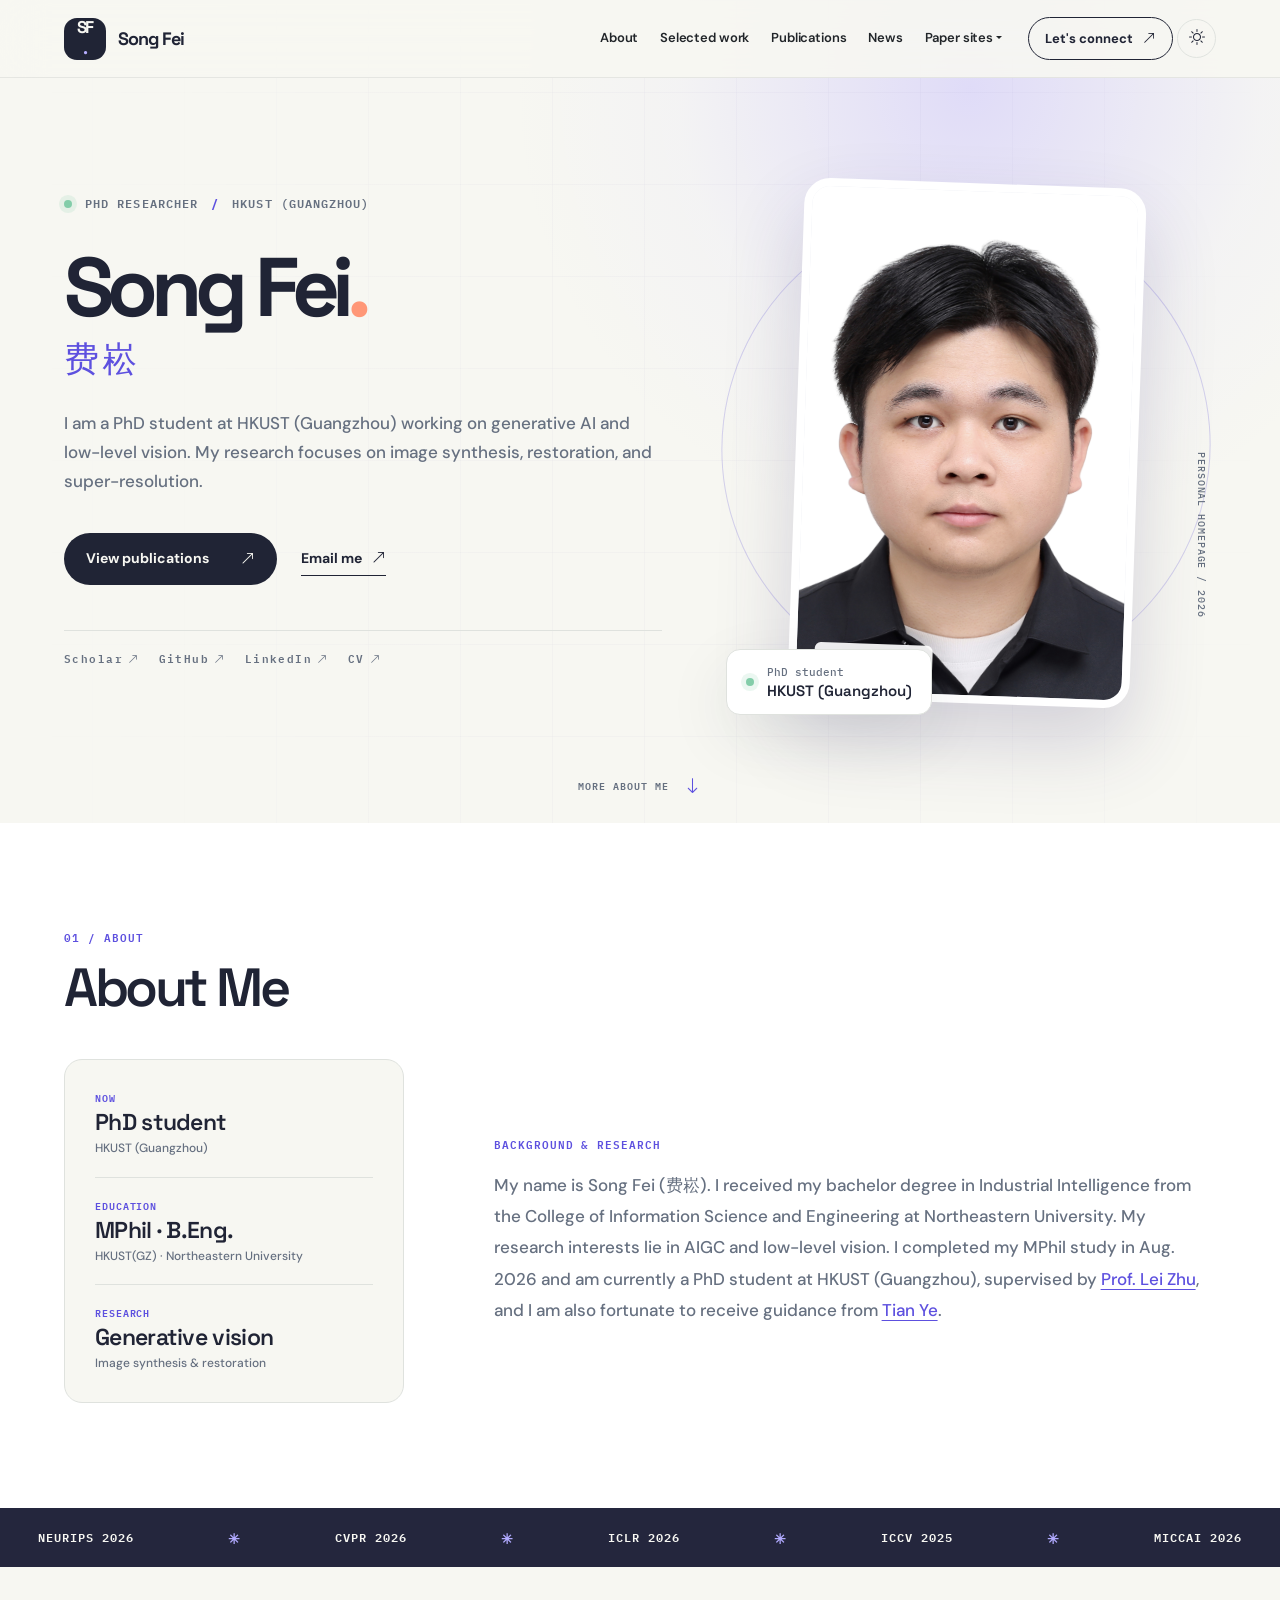
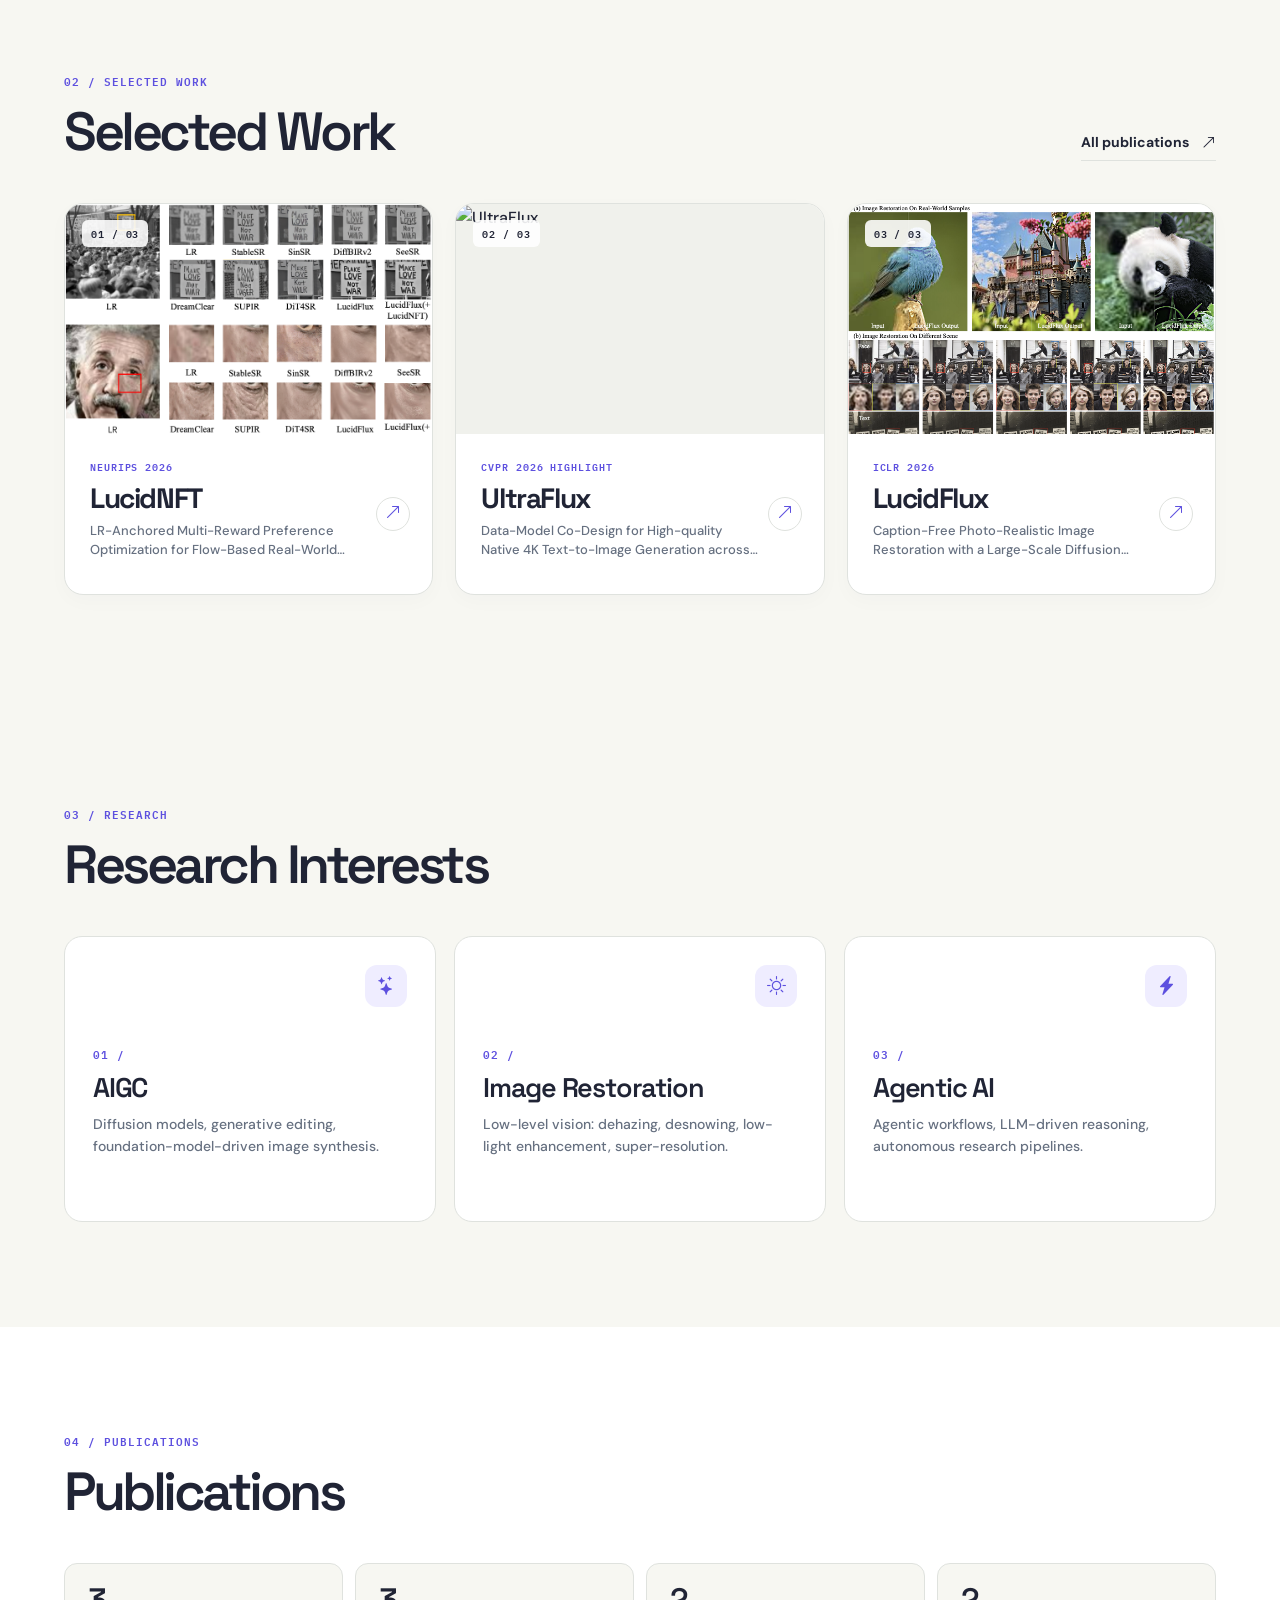
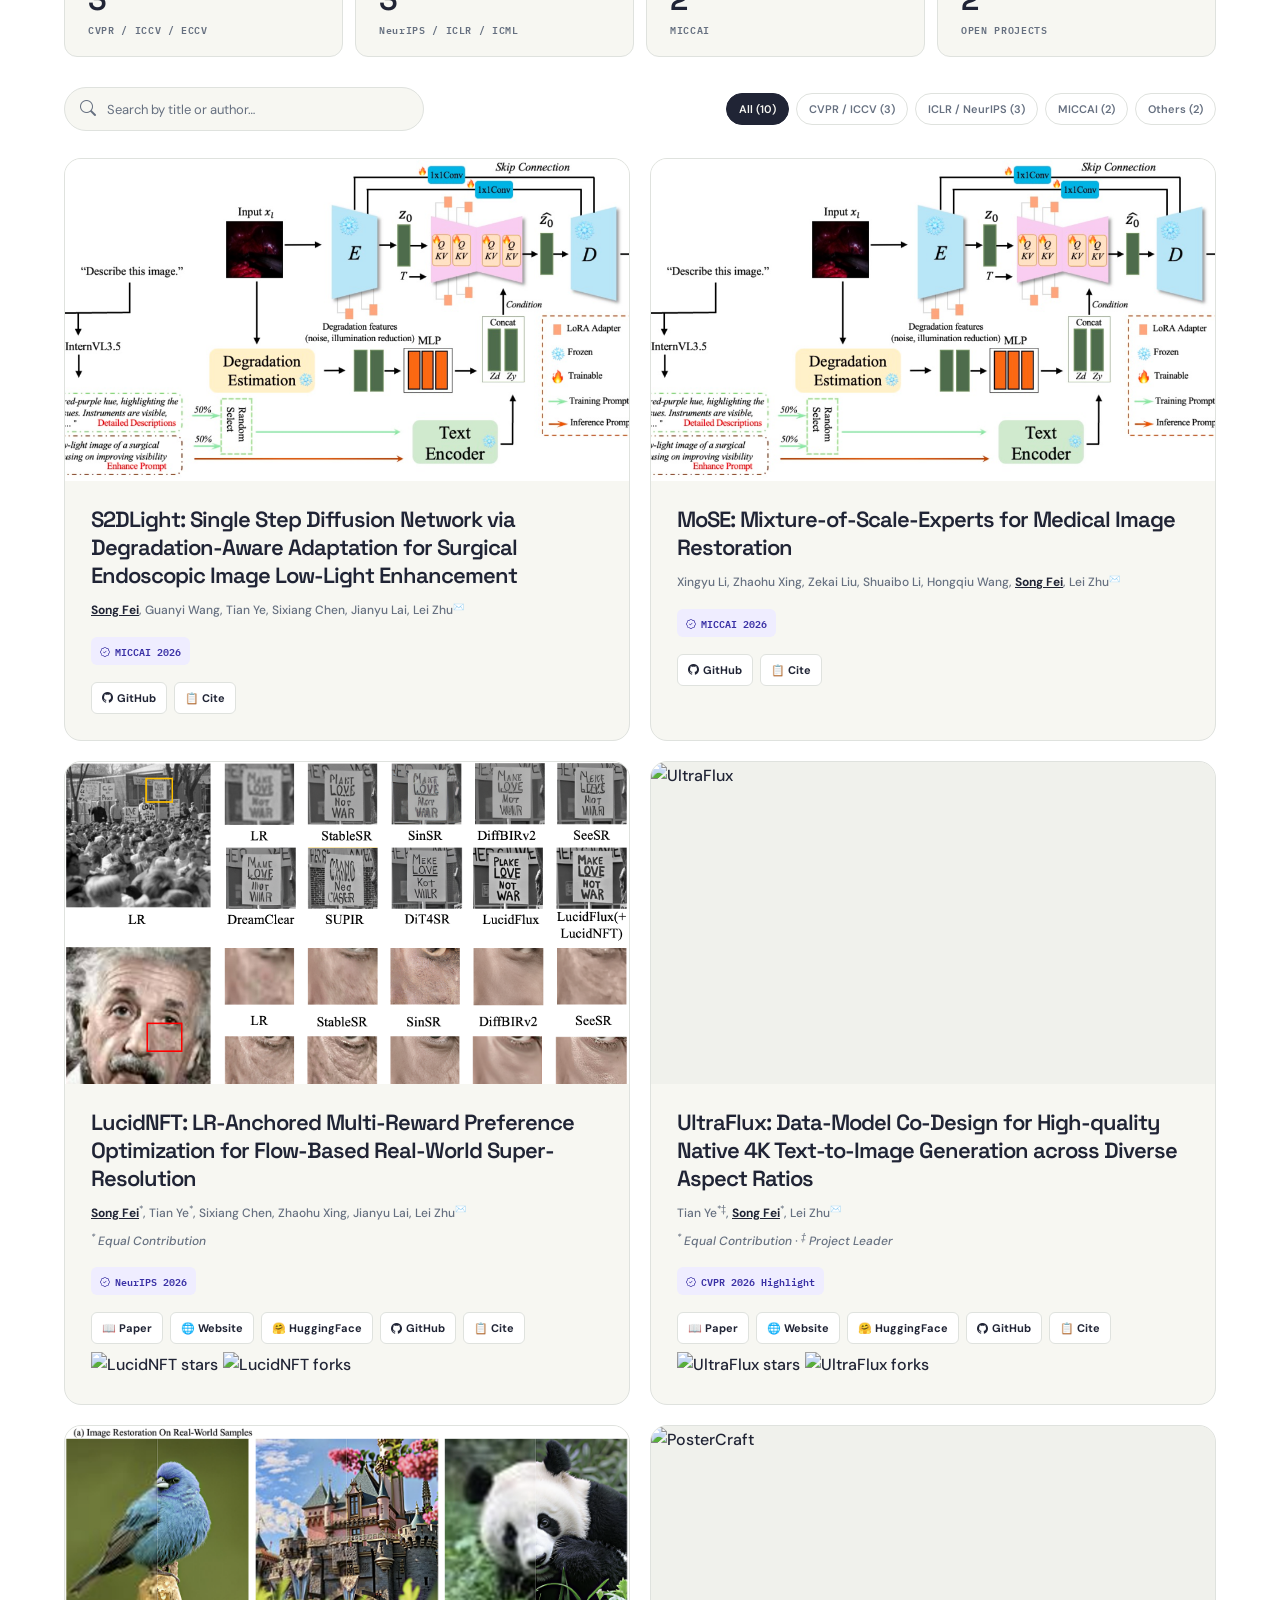
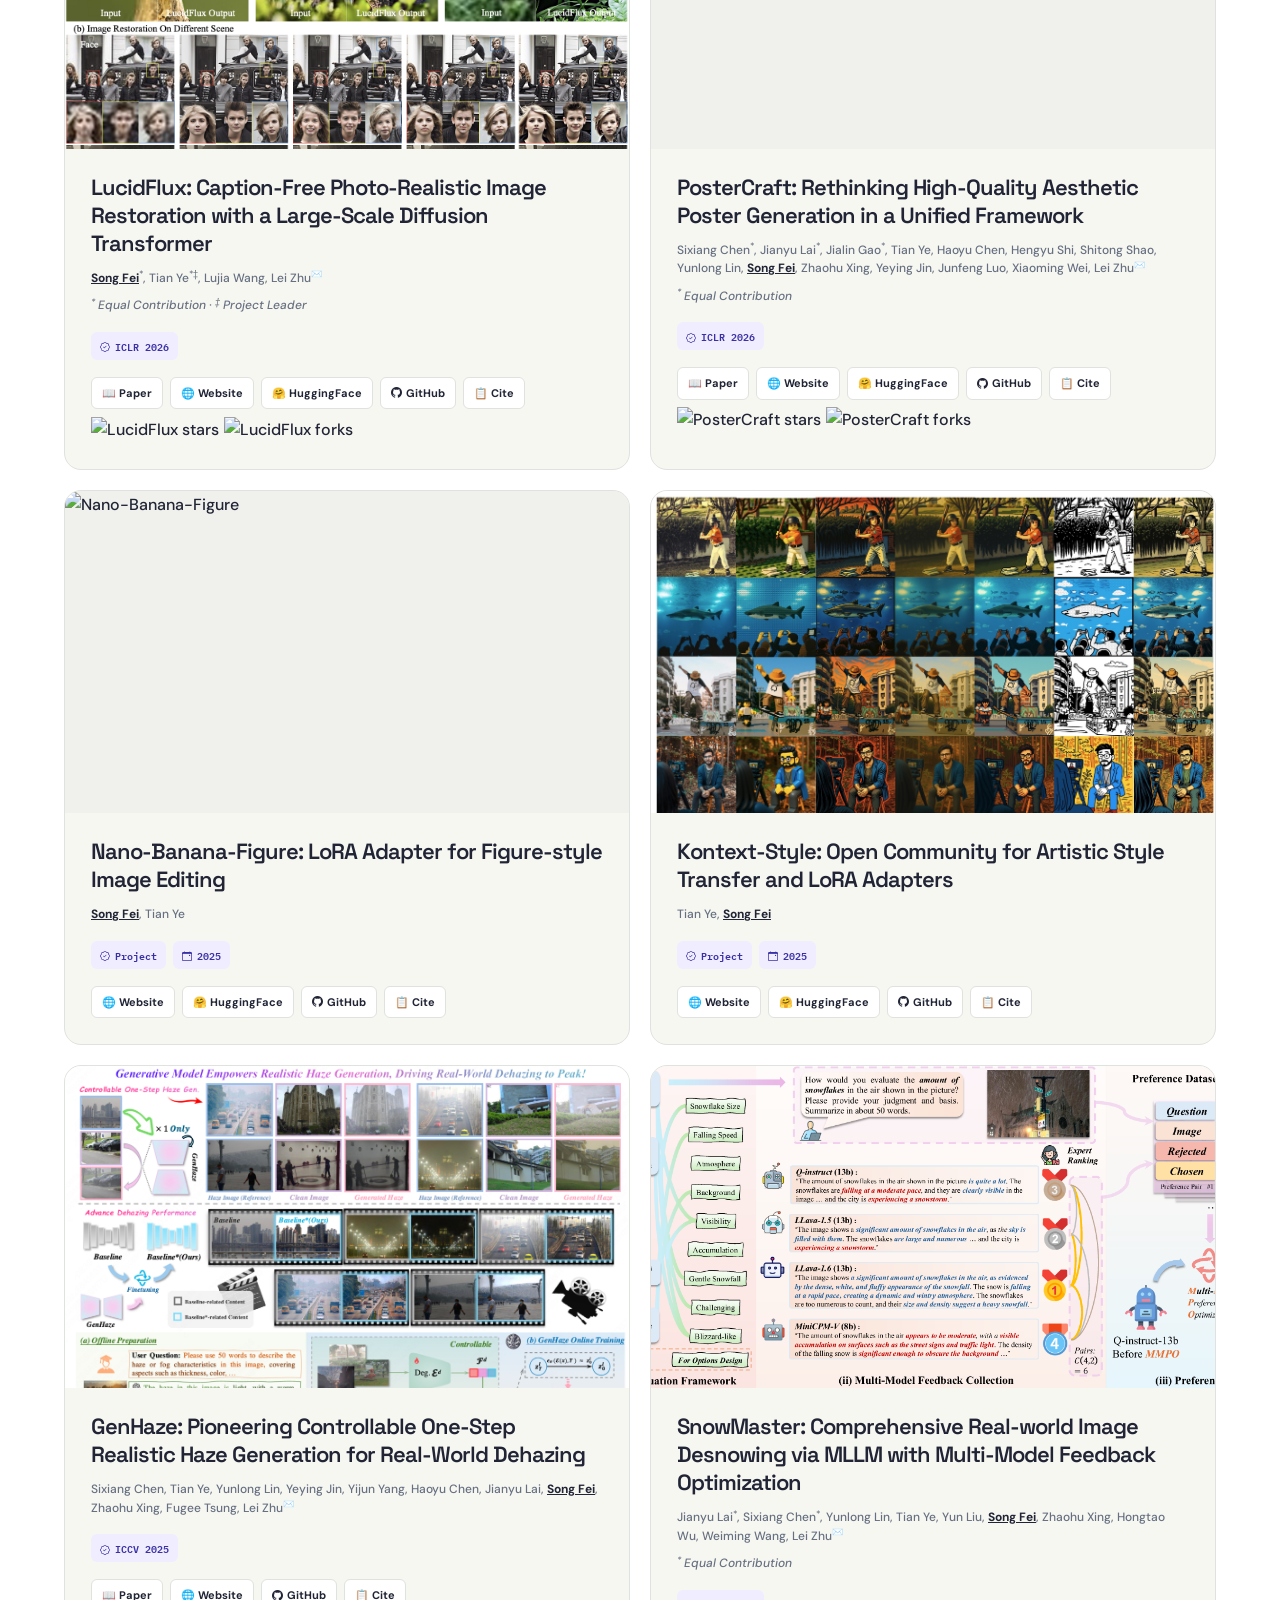
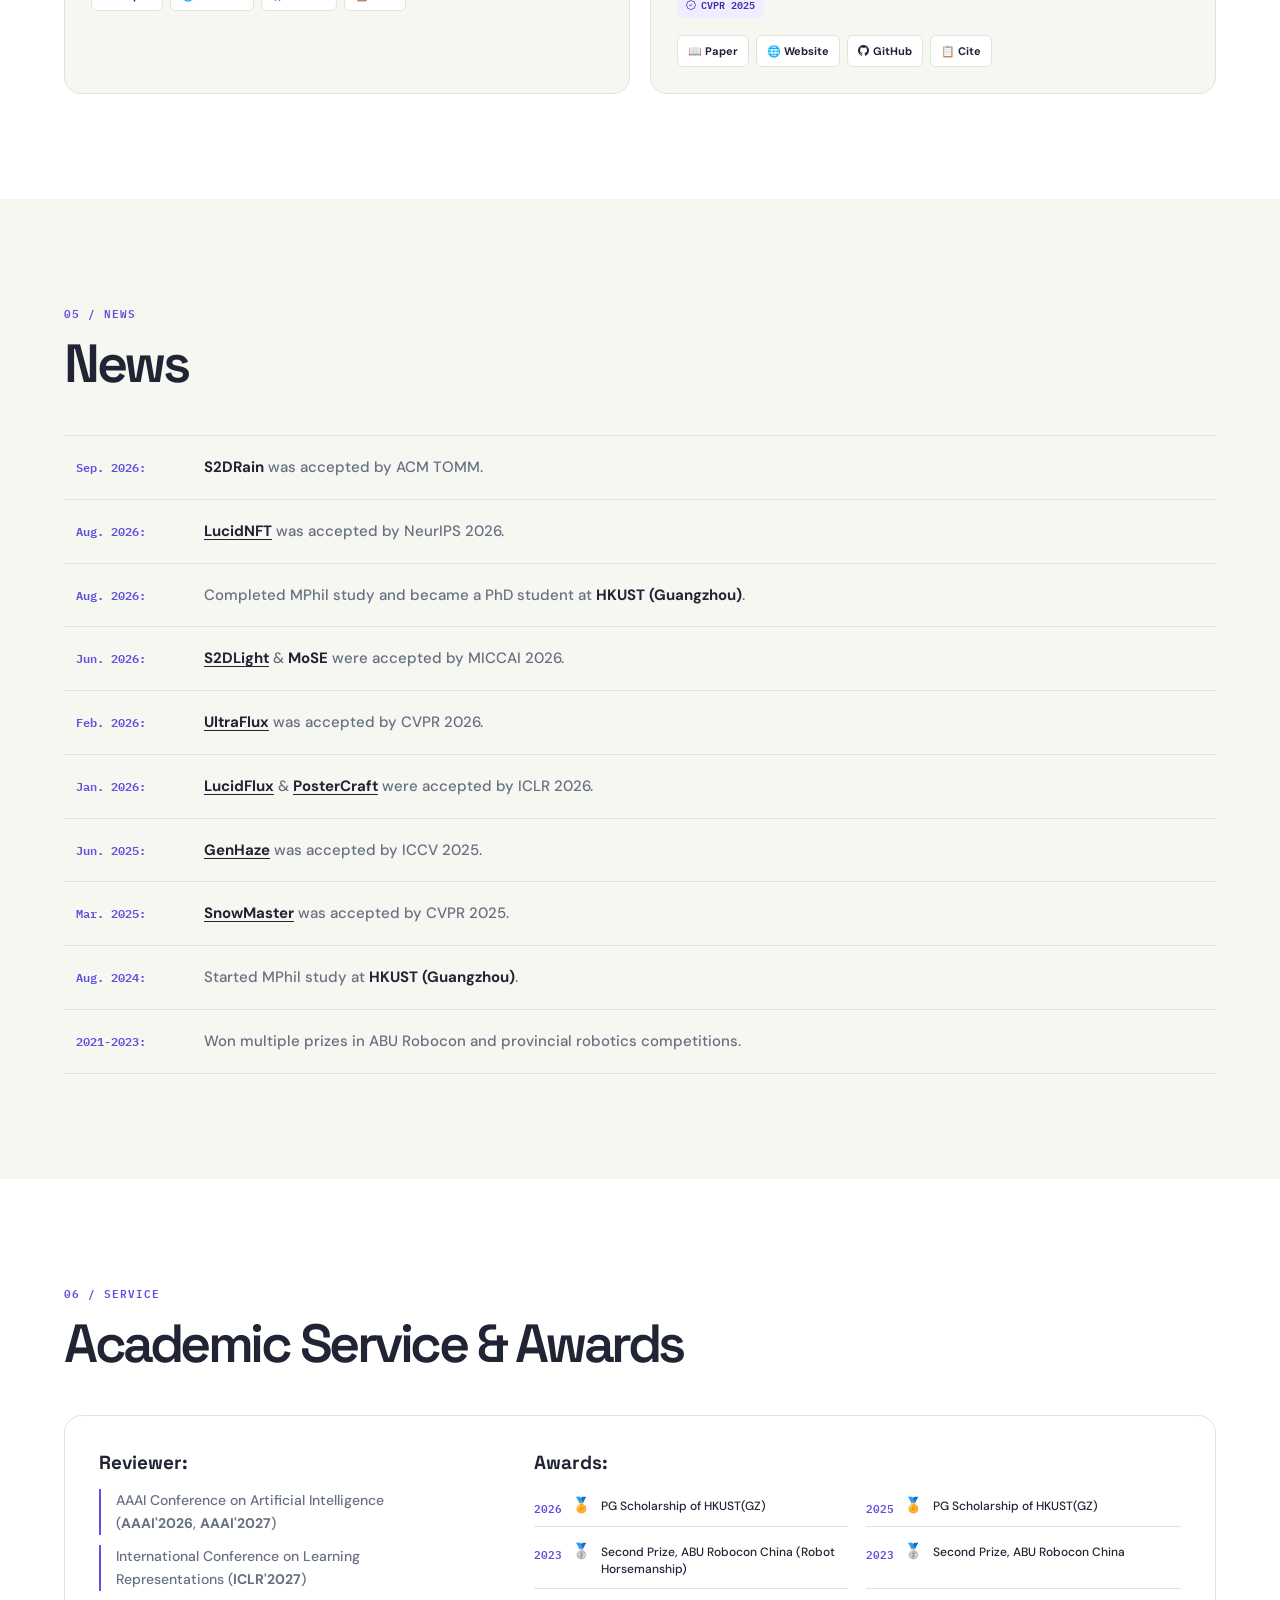
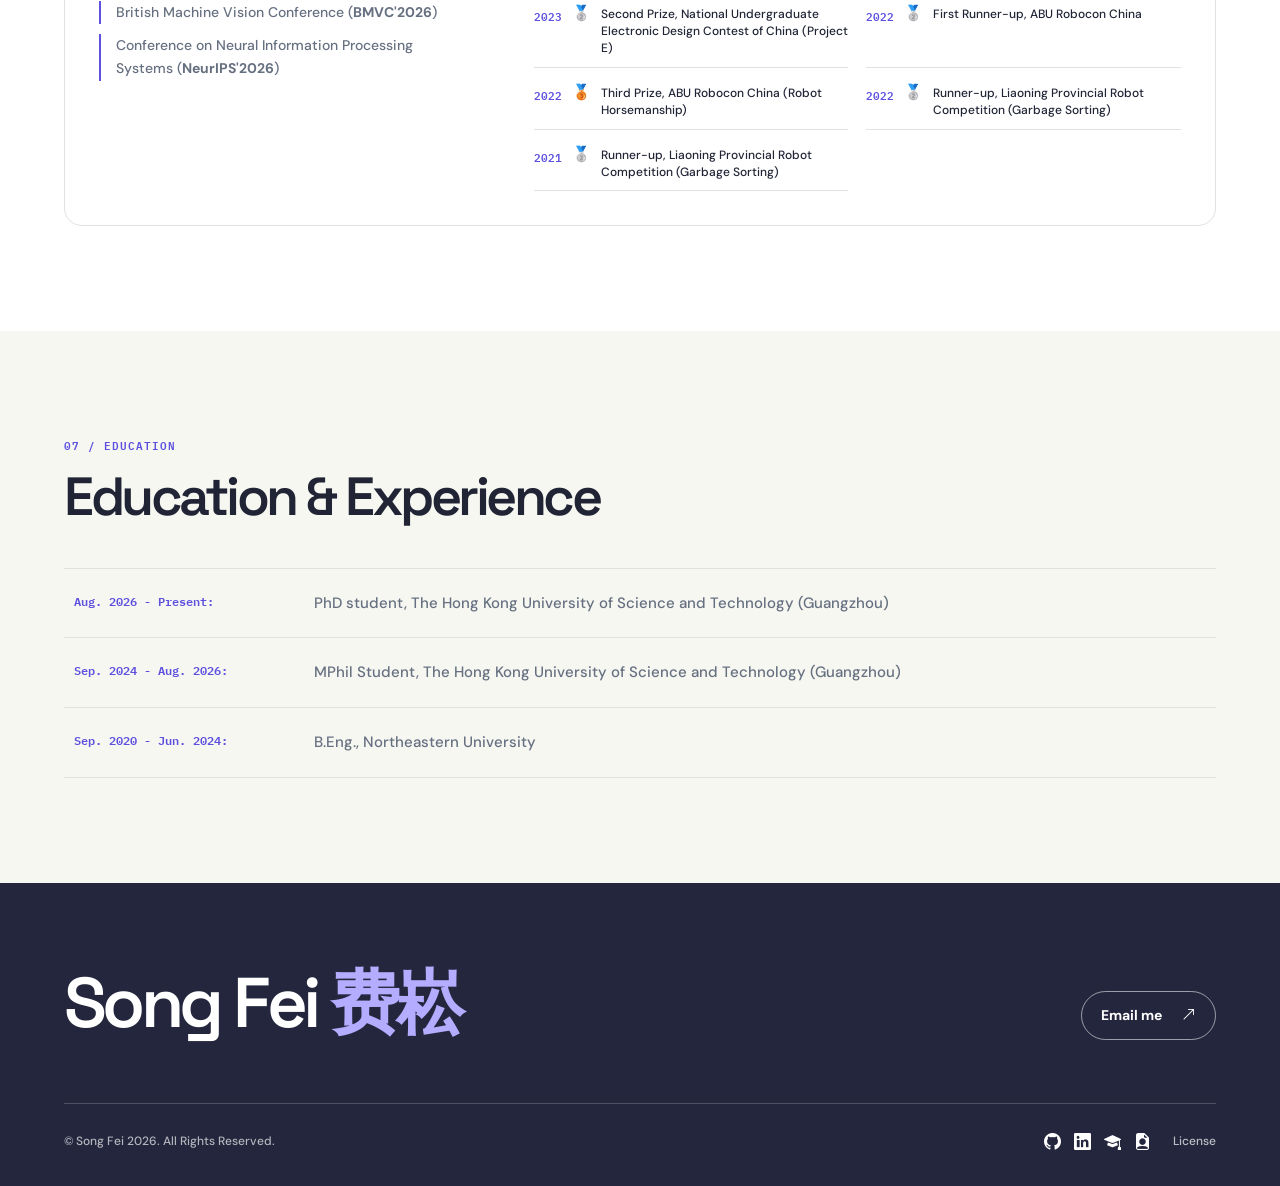
==== commit c690eec8: "Lead homepage with personal profile and compiled CV" ====
--- a/index.html
+++ b/index.html
@@ -44,9 +44,9 @@
             </button>
             <div class="collapse navbar-collapse" id="navbarResponsive">
                 <ul class="navbar-nav ms-auto my-3 my-lg-0">
+                    <li class="nav-item"><a class="nav-link" href="#home">About</a></li>
                     <li class="nav-item"><a class="nav-link" href="#featured">Selected work</a></li>
                     <li class="nav-item"><a class="nav-link" href="#publications">Publications</a></li>
-                    <li class="nav-item"><a class="nav-link" href="#home">About</a></li>
                     <li class="nav-item"><a class="nav-link" href="#news">News</a></li>
                     <li class="nav-item dropdown">
                         <a class="nav-link dropdown-toggle" href="#" id="paperWebDropdownIndex" role="button" data-bs-toggle="dropdown" aria-expanded="false">Paper sites</a>
@@ -78,61 +78,59 @@
             <div class="hero-copy">
                 <p class="hero-eyebrow"><span class="live-dot"></span> PHD RESEARCHER <span class="eyebrow-divider">/</span> HKUST (GUANGZHOU)</p>
                 <h1 class="hero-name">Song Fei<span class="hero-period">.</span><span class="hero-name-cn">费崧</span></h1>
-                <p class="hero-description">PhD student at HKUST (Guangzhou). My research focuses on generative models for image synthesis, restoration, and super-resolution.</p>
+                <p class="hero-description">I am a PhD student at HKUST (Guangzhou) working on generative AI and low-level vision. My research focuses on image synthesis, restoration, and super-resolution.</p>
                 <div class="hero-actions">
-                    <a class="button-primary" href="#featured">Explore research <i class="bi bi-arrow-up-right"></i></a>
-                    <a class="button-text" href="#home">Meet the researcher <i class="bi bi-arrow-right"></i></a>
-                </div>
-                <div class="hero-signals"><span>GENERATIVE VISION</span><span>IMAGE RESTORATION</span><span>AGENTIC AI</span></div>
-            </div>
-            <div class="hero-art" aria-hidden="true">
-                <div class="art-orbit orbit-one"></div>
-                <div class="art-orbit orbit-two"></div>
-                <div class="art-main">
-                    <div class="art-main-image"></div>
-                    <div class="art-main-overlay"><span>01 / ULTRAFLUX</span><strong>CVPR 2026 Highlight</strong></div>
-                </div>
-                <div class="art-float art-float-top"><span class="float-spark">✳</span><span>NATIVE 4K<br>GENERATION</span></div>
-                <div class="art-float art-float-bottom"><span class="float-mini-image"></span><span>02 / LUCIDFLUX<br><strong>ICLR 2026</strong></span></div>
-                <div class="art-axis">RESEARCH / 2026</div>
-            </div>
-        </div>
-        <a class="scroll-hint" href="#featured" aria-label="Scroll to selected work"><span>SCROLL TO EXPLORE</span><i class="bi bi-arrow-down"></i></a>
+                    <a class="button-primary" href="#publications">View publications <i class="bi bi-arrow-up-right"></i></a>
+                    <a class="button-text" href="mailto:sfei285@connect.hkust-gz.edu.cn">Email me <i class="bi bi-arrow-up-right"></i></a>
+                </div>
+                <div class="hero-socials" aria-label="Profiles">
+                    <a href="https://scholar.google.com/citations?user=3Kj6HaoAAAAJ" target="_blank" rel="noopener noreferrer">Scholar <i class="bi bi-arrow-up-right"></i></a>
+                    <a href="https://github.com/FeiSong123" target="_blank" rel="noopener noreferrer">GitHub <i class="bi bi-arrow-up-right"></i></a>
+                    <a href="https://www.linkedin.com/in/song-fei-24104a406/" target="_blank" rel="noopener noreferrer">LinkedIn <i class="bi bi-arrow-up-right"></i></a>
+                    <a href="static/assets/CV.pdf" target="_blank" rel="noopener noreferrer">CV <i class="bi bi-arrow-up-right"></i></a>
+                </div>
+            </div>
+            <div class="hero-portrait">
+                <div class="portrait-orbit" aria-hidden="true"></div>
+                <div class="portrait-frame"><img src="static/assets/img/photo.jpg" alt="Portrait of Song Fei"><span class="portrait-label">SONG FEI / 费崧</span></div>
+                <div class="portrait-fact"><span class="live-dot" aria-hidden="true"></span><span>PhD student<br><strong>HKUST (Guangzhou)</strong></span></div>
+                <span class="portrait-side-note" aria-hidden="true">PERSONAL HOMEPAGE / 2026</span>
+            </div>
+        </div>
+        <a class="scroll-hint" href="#home" aria-label="Scroll to about section"><span>MORE ABOUT ME</span><i class="bi bi-arrow-down"></i></a>
+    </section>
+
+    <section class="section-shell about-section" id="home">
+        <div class="container px-5">
+            <div class="section-heading"><div><p class="section-index">01 / ABOUT</p><h2>About Me</h2></div></div>
+            <div class="home-layout">
+                <div class="about-facts">
+                    <div><span>NOW</span><strong>PhD student</strong><small>HKUST (Guangzhou)</small></div>
+                    <div><span>EDUCATION</span><strong>MPhil · B.Eng.</strong><small>HKUST(GZ) · Northeastern University</small></div>
+                    <div><span>RESEARCH</span><strong>Generative vision</strong><small>Image synthesis &amp; restoration</small></div>
+                </div>
+                <div class="main-content">
+                    <p class="about-kicker">BACKGROUND &amp; RESEARCH</p>
+                    <div id="home-md" data-md-section="home"></div>
+                </div>
+            </div>
+        </div>
     </section>
 
     <div class="venue-rail" aria-label="Research venues"><div class="venue-rail-inner"><span>NEURIPS 2026</span><span class="rail-symbol">✳</span><span>CVPR 2026</span><span class="rail-symbol">✳</span><span>ICLR 2026</span><span class="rail-symbol">✳</span><span>ICCV 2025</span><span class="rail-symbol">✳</span><span>MICCAI 2026</span></div></div>
 
     <section class="section-shell featured-section" id="featured">
         <div class="container px-5">
-            <div class="section-heading"><div><p class="section-index">01 / SELECTED WORK</p><h2>Research in <em>focus.</em></h2></div><a class="section-link" href="#publications">All publications <i class="bi bi-arrow-up-right"></i></a></div>
+            <div class="section-heading"><div><p class="section-index">02 / SELECTED WORK</p><h2>Selected Work</h2></div><a class="section-link" href="#publications">All publications <i class="bi bi-arrow-up-right"></i></a></div>
             <div id="featured-projects" class="featured-grid" aria-live="polite"></div>
         </div>
     </section>
 
-    <section class="section-shell about-section" id="home">
-        <div class="container px-5">
-            <div class="section-heading"><div><p class="section-index">02 / ABOUT</p><h2>Hi, I'm <em>Song.</em></h2></div></div>
-            <div class="home-layout">
-                <div class="about-photo-wrap"><img class="profile-photo" src="static/assets/img/photo.jpg" alt="Portrait of Song Fei" loading="lazy"><span class="photo-caption">SONG FEI / 费崧</span></div>
-                <div class="main-content">
-                    <p class="about-kicker">RESEARCHER · MAKER · EXPLORER</p>
-                    <p class="about-links-inline">
-                        <a href="mailto:sfei285@connect.hkust-gz.edu.cn" target="_blank"><i class="bi bi-envelope-fill"></i> Email</a>
-                        <a href="https://github.com/FeiSong123" target="_blank"><i class="bi bi-github"></i> GitHub</a>
-                        <a href="https://www.linkedin.com/in/song-fei-24104a406/" target="_blank" rel="noopener noreferrer"><i class="bi bi-linkedin"></i> LinkedIn</a>
-                        <a href="https://scholar.google.com/citations?user=3Kj6HaoAAAAJ" target="_blank"><i class="bi bi-mortarboard-fill"></i> Google Scholar</a>
-                        <a href="static/assets/CV.pdf" target="_blank"><i class="bi bi-file-earmark-person-fill"></i> CV</a>
-                    </p>
-                    <div id="home-md" data-md-section="home"></div>
-                    <a class="about-cta" href="static/assets/CV.pdf" target="_blank" rel="noopener noreferrer">Download CV <i class="bi bi-arrow-down-right"></i></a>
-                </div>
-            </div>
-        </div>
-    </section>
+
 
     <section class="section-shell interests-section" id="interests">
         <div class="container px-5">
-            <div class="section-heading"><div><p class="section-index">03 / DIRECTION</p><h2>Where curiosity <em>goes.</em></h2></div></div>
+            <div class="section-heading"><div><p class="section-index">03 / RESEARCH</p><h2>Research Interests</h2></div></div>
             <div class="main-content">
                 <div class="quick-nav-grid">
                     <a class="quick-nav-card" href="#publications">
@@ -160,7 +158,7 @@
 
     <section class="section-shell publications-section" id="publications">
         <div class="container px-5">
-            <div class="section-heading"><div><p class="section-index">04 / LIBRARY</p><h2>Every idea, <em>documented.</em></h2></div><p class="section-side-note">A growing collection of work in generative vision and visual restoration.</p></div>
+            <div class="section-heading"><div><p class="section-index">04 / PUBLICATIONS</p><h2>Publications</h2></div></div>
             <div class="intro-counters">
                 <div class="counter-card">
                     <div class="counter-value" data-counter="cv">0</div>
@@ -192,7 +190,7 @@
 
     <section class="section-shell news-section-wrap" id="news">
         <div class="container px-5">
-            <div class="section-heading"><div><p class="section-index">05 / UPDATES</p><h2>From the <em>lab.</em></h2></div></div>
+            <div class="section-heading"><div><p class="section-index">05 / NEWS</p><h2>News</h2></div></div>
             <div class="main-content">
                 <div class="news-section fade-in">
                     <div class="scrollable-news">
@@ -216,7 +214,7 @@
 
     <section class="section-shell service-section-wrap" id="awards">
         <div class="container px-5">
-            <div class="section-heading"><div><p class="section-index">06 / COMMUNITY</p><h2>Beyond the <em>papers.</em></h2></div></div>
+            <div class="section-heading"><div><p class="section-index">06 / SERVICE</p><h2>Academic Service &amp; Awards</h2></div></div>
             <div class="main-content">
                 <div class="service-section fade-in">
                     <div class="service-card">
@@ -295,7 +293,7 @@
 
     <section class="section-shell timeline-section" id="education-experience">
         <div class="container px-5">
-            <div class="section-heading"><div><p class="section-index">07 / PATH</p><h2>The road <em>so far.</em></h2></div></div>
+            <div class="section-heading"><div><p class="section-index">07 / EDUCATION</p><h2>Education &amp; Experience</h2></div></div>
             <div class="main-content">
                 <div class="experience-card">
                     <ul class="experience-list">
--- a/static/css/main.css
+++ b/static/css/main.css
@@ -83,7 +83,7 @@
 body.dark .top-section::before { background: radial-gradient(circle, rgba(89, 74, 170, .28), transparent 70%); }
 .hero-layout { position: relative; display: grid; grid-template-columns: 1.1fr .9fr; align-items: center; gap: clamp(30px, 5vw, 84px); min-height: 525px; }
 .hero-copy { position: relative; z-index: 2; padding-bottom: 30px; }
-.hero-eyebrow, .section-index, .hero-signals, .featured-index, .featured-venue, .art-main-overlay > span, .art-axis, .photo-caption, .about-kicker { font-family: 'IBM Plex Mono', monospace; letter-spacing: .09em; }
+.hero-eyebrow, .section-index, .hero-socials, .featured-index, .featured-venue, .portrait-label, .portrait-side-note, .about-kicker { font-family: 'IBM Plex Mono', monospace; letter-spacing: .09em; }
 .hero-eyebrow { display: flex; align-items: center; gap: 13px; margin: 0 0 32px; color: var(--muted); font-size: 12px; font-weight: 600; }
 .live-dot { width: 8px; height: 8px; border-radius: 50%; background: #83cda9; box-shadow: 0 0 0 5px rgba(131, 205, 169, .16); animation: pulse 2.8s ease-in-out infinite; }
 .eyebrow-divider { color: var(--accent); font-weight: 700; }
@@ -97,26 +97,20 @@
 .button-primary:hover { transform: translateY(-4px); box-shadow: 0 14px 25px rgba(33, 36, 53, .18); }
 .button-text { display: inline-flex; align-items: center; gap: 10px; color: var(--ink) !important; border-bottom: 1px solid var(--ink); padding: 5px 0; font-size: 14px; font-weight: 700; transition: gap .2s ease; }
 .button-text:hover { gap: 16px; }
-.hero-signals { display: flex; flex-wrap: wrap; gap: 16px; margin-top: 67px; color: var(--muted); font-size: 10px; font-weight: 600; }
-.hero-signals span:not(:last-child)::after { content: '✦'; margin-left: 16px; color: var(--accent); }
-.hero-art { position: relative; height: 555px; transform: translateY(10px); }
-.art-orbit { position: absolute; border: 1px solid rgba(92, 81, 210, .21); border-radius: 50%; pointer-events: none; }
-.orbit-one { width: 560px; height: 320px; top: 118px; left: -50px; transform: rotate(-25deg); animation: orbit-drift 12s ease-in-out infinite alternate; }
-.orbit-two { width: 350px; height: 510px; top: 14px; right: 42px; transform: rotate(21deg); animation: orbit-drift 15s ease-in-out infinite alternate-reverse; }
-.art-main { position: absolute; inset: 50px 54px 50px 54px; overflow: hidden; border: 8px solid var(--surface); border-radius: 26px; background: #c2c7e4; box-shadow: 0 36px 76px rgba(59, 50, 112, .22); transform: rotate(-4deg); transition: transform .5s cubic-bezier(.2,.7,.2,1); }
-.hero-art:hover .art-main { transform: rotate(-1.5deg) translateY(-7px); }
-.art-main-image { position: absolute; inset: 0; background-image: url('../assets/gallery/ultraflux.jpg'); background-size: 300% auto; background-position: left top; filter: saturate(1.08); }
-.art-main::after { content: ''; position: absolute; inset: 0; background: linear-gradient(to top, rgba(15, 20, 34, .72), transparent 42%); }
-.art-main-overlay { position: absolute; left: 26px; right: 26px; bottom: 24px; z-index: 1; display: flex; flex-direction: column; align-items: flex-end; gap: 3px; color: #fff; text-align: right; }
-.art-main-overlay > span { font-size: 10px; font-weight: 600; }
-.art-main-overlay strong { font: 600 28px/1.15 'Space Grotesk', sans-serif; letter-spacing: -.04em; }
-.art-float { position: absolute; z-index: 2; display: flex; align-items: center; gap: 14px; background: rgba(255, 255, 255, .94); border: 1px solid rgba(255, 255, 255, .9); border-radius: 16px; color: #2a2b3b; box-shadow: 0 18px 40px rgba(41, 38, 83, .14); backdrop-filter: blur(12px); }
-.art-float-top { top: 7px; right: 0; padding: 12px 17px; transform: rotate(6deg); font: 600 11px/1.4 'IBM Plex Mono', monospace; letter-spacing: .07em; animation: float-a 6s ease-in-out infinite; }
-.float-spark { color: var(--accent); font-size: 28px; line-height: 1; }
-.art-float-bottom { left: 0; bottom: 19px; padding: 9px 16px 9px 9px; transform: rotate(4deg); font: 500 10px/1.5 'IBM Plex Mono', monospace; letter-spacing: .04em; animation: float-b 7s ease-in-out infinite; }
-.art-float-bottom strong { font: 700 14px/1.4 'Space Grotesk', sans-serif; letter-spacing: -.02em; }
-.float-mini-image { width: 62px; height: 62px; flex: 0 0 62px; border-radius: 10px; background: url('../assets/gallery/lucidflux.png') left top / 310% auto; }
-.art-axis { position: absolute; right: -14px; bottom: 91px; writing-mode: vertical-rl; color: var(--muted); font-size: 10px; }
+.hero-description a { color: var(--accent) !important; text-decoration: underline !important; text-underline-offset: 4px; }
+.hero-socials { display: flex; flex-wrap: wrap; gap: 9px 19px; margin-top: 45px; padding-top: 18px; border-top: 1px solid var(--line); }
+.hero-socials a { display: inline-flex; align-items: center; gap: 5px; color: var(--muted) !important; font-size: 11px; font-weight: 600; transition: color .2s ease; }
+.hero-socials a:hover { color: var(--accent) !important; }
+.hero-socials i { font-size: 10px; }
+.hero-portrait { position: relative; height: 555px; }
+.portrait-orbit { position: absolute; top: 39px; right: 5px; width: 490px; height: 480px; border: 1px solid rgba(92, 81, 210, .23); border-radius: 50%; transform: rotate(-16deg); animation: orbit-drift 14s ease-in-out infinite alternate; }
+.portrait-frame { position: absolute; inset: 15px 78px 20px 70px; overflow: hidden; border: 8px solid var(--surface); border-radius: 26px; background: #eef0f5; box-shadow: 0 36px 76px rgba(59, 50, 112, .19); transform: rotate(2deg); transition: transform .45s ease; }
+.hero-portrait:hover .portrait-frame { transform: rotate(0deg) translateY(-5px); }
+.portrait-frame img { width: 100%; height: 100%; object-fit: cover; object-position: center top; filter: saturate(.9); }
+.portrait-label { position: absolute; left: 18px; bottom: 18px; padding: 7px 10px; border-radius: 6px; background: rgba(255, 255, 255, .93); color: #202435; font-size: 10px; font-weight: 600; }
+.portrait-fact { position: absolute; z-index: 2; bottom: 8px; left: 0; display: flex; align-items: center; gap: 13px; padding: 14px 19px; border: 1px solid var(--line); border-radius: 14px; background: var(--surface); color: var(--muted); box-shadow: var(--shadow); font: 500 11px/1.5 'IBM Plex Mono', monospace; animation: float-b 7s ease-in-out infinite; }
+.portrait-fact strong { color: var(--ink); font: 600 15px/1.3 'Space Grotesk', sans-serif; }
+.portrait-side-note { position: absolute; right: 7px; bottom: 105px; writing-mode: vertical-rl; color: var(--muted); font-size: 10px; }
 .scroll-hint { position: absolute; bottom: 24px; left: 50%; display: inline-flex; align-items: center; gap: 15px; transform: translateX(-50%); color: var(--muted) !important; font: 600 10px 'IBM Plex Mono', monospace; letter-spacing: .1em; }
 .scroll-hint i { font-size: 17px; color: var(--accent); animation: nudge-down 2s ease-in-out infinite; }
 .venue-rail { overflow: hidden; background: #24263d; color: #f8f8f3; }
@@ -155,10 +149,12 @@
 /* About */
 .about-section { background: var(--surface); }
 .home-layout { display: grid; grid-template-columns: minmax(230px, 340px) minmax(0, 1fr); gap: clamp(40px, 7vw, 116px); align-items: center; }
-.about-photo-wrap { position: relative; align-self: stretch; min-height: 385px; max-height: 455px; padding: 9px; border: 1px solid var(--line); border-radius: 20px; background: var(--surface-soft); }
-.about-photo-wrap::after { content: ''; position: absolute; width: 98px; height: 98px; right: -21px; bottom: -21px; border: 1px solid var(--accent); border-radius: 50%; z-index: 0; }
-.about-photo-wrap img { position: relative; z-index: 1; width: 100%; height: 100%; max-height: 435px; object-fit: cover; object-position: center top; border-radius: 12px; filter: saturate(.86); }
-.photo-caption { position: absolute; z-index: 2; left: 27px; bottom: 27px; padding: 7px 10px; background: rgba(255, 255, 255, .9); border-radius: 5px; color: #202435; font-size: 10px; font-weight: 600; }
+.about-facts { display: flex; flex-direction: column; justify-content: center; gap: 18px; padding: 28px 30px; border: 1px solid var(--line); border-radius: 18px; background: var(--bg); }
+.about-facts > div { display: flex; flex-direction: column; gap: 2px; padding: 0 0 18px; border-bottom: 1px solid var(--line); }
+.about-facts > div:last-child { padding-bottom: 0; border-bottom: 0; }
+.about-facts span { color: var(--accent); font: 600 10px 'IBM Plex Mono', monospace; letter-spacing: .09em; }
+.about-facts strong { color: var(--ink); font: 600 23px/1.25 'Space Grotesk', sans-serif; letter-spacing: -.03em; }
+.about-facts small { color: var(--muted); font-size: 12px; }
 .about-section .main-content { padding: 0; }
 .about-kicker { margin: 0 0 16px; color: var(--accent); font-size: 11px; font-weight: 600; }
 .about-links-inline { display: flex; flex-wrap: wrap; gap: 8px; margin: 0 0 26px; }
@@ -268,7 +264,6 @@
 .back-to-top.visible { opacity: 1; pointer-events: auto; transform: none; }
 
 @keyframes pulse { 50% { box-shadow: 0 0 0 9px rgba(131, 205, 169, .06); } }
-@keyframes float-a { 50% { transform: rotate(4deg) translateY(-8px); } }
 @keyframes float-b { 50% { transform: rotate(6deg) translateY(8px); } }
 @keyframes orbit-drift { 50% { transform: rotate(-18deg) translate(8px, 2px); } }
 @keyframes nudge-down { 50% { transform: translateY(5px); } }
@@ -277,8 +272,8 @@
     .nav-contact { display: none; }
     .hero-layout { grid-template-columns: 1fr .9fr; gap: 20px; }
     .hero-name { font-size: clamp(61px, 6.6vw, 85px); }
-    .art-main { inset: 60px 36px 55px 42px; }
-    .art-float-bottom { left: -14px; }
+    .portrait-frame { inset: 26px 48px 25px 50px; }
+    .portrait-fact { left: -8px; }
 }
 @media (max-width: 991px) {
     #mainNav .navbar-collapse { position: absolute; top: 70px; left: 0; right: 0; padding: 16px 26px 22px; background: var(--surface); border-bottom: 1px solid var(--line); box-shadow: var(--shadow); }
@@ -291,8 +286,8 @@
     .top-section { padding-top: 145px; min-height: 0; }
     .hero-copy { padding-bottom: 0; }
     .hero-name { font-size: clamp(65px, 10vw, 100px); }
-    .hero-art { width: min(580px, 100%); margin: 0 auto; }
-    .hero-signals { margin-top: 45px; }
+    .hero-portrait { width: min(580px, 100%); margin: 0 auto; }
+    .hero-socials { margin-top: 34px; }
     .scroll-hint { display: none; }
     .featured-grid { gap: 12px; }
     .featured-copy { padding: 20px 47px 22px 19px; }
@@ -307,14 +302,11 @@
     .hero-name { font-size: clamp(51px, 12.8vw, 80px); }
     .hero-description { margin-top: 23px; font-size: 16px; }
     .hero-actions { margin-top: 28px; gap: 18px; }
-    .hero-signals { gap: 6px 10px; margin-top: 37px; font-size: 9px; }
-    .hero-signals span:not(:last-child)::after { margin-left: 10px; }
-    .hero-art { height: 435px; }
-    .art-main { inset: 45px 40px 34px; }
-    .art-float-top { right: 0; top: 9px; }
-    .art-float-bottom { bottom: 0; left: 0; }
-    .orbit-one { width: 380px; height: 220px; top: 90px; left: 0; }
-    .orbit-two { width: 260px; height: 380px; right: 10px; }
+    .hero-socials { gap: 10px 17px; font-size: 10px; }
+    .hero-portrait { height: 435px; }
+    .portrait-frame { inset: 24px 62px 24px 62px; }
+    .portrait-orbit { top: 42px; right: 3px; width: 380px; height: 360px; }
+    .portrait-side-note { right: 10px; bottom: 72px; }
     .venue-rail-inner { width: max-content; gap: 20px; padding: 15px 23px; font-size: 10px; }
     .section-shell { padding: 75px 0; }
     .section-heading { display: block; margin-bottom: 30px; }
@@ -324,7 +316,7 @@
     .featured-image { aspect-ratio: 1.8; }
     .featured-copy { min-height: 145px; }
     .home-layout { grid-template-columns: 1fr; gap: 45px; }
-    .about-photo-wrap { width: min(340px, 100%); min-height: 365px; }
+    .about-facts { max-width: 540px; }
     .intro-counters { grid-template-columns: repeat(2, minmax(0, 1fr)); }
     .pub-toolbar { align-items: stretch; }
     .pub-search { max-width: none; flex-basis: 100%; }
@@ -334,16 +326,12 @@
 }
 @media (max-width: 480px) {
     .hero-name { font-size: clamp(68px, 18vw, 80px); }
-    .hero-art { height: 355px; }
-    .art-main { inset: 35px 30px 28px 30px; border-width: 6px; }
-    .art-main-overlay { left: 17px; bottom: 16px; }
-    .art-main-overlay strong { font-size: 21px; }
-    .art-float-top { padding: 7px 10px; font-size: 9px; }
-    .float-spark { font-size: 20px; }
-    .art-float-bottom { padding: 6px 10px 6px 6px; font-size: 8px; }
-    .float-mini-image { width: 48px; height: 48px; flex-basis: 48px; }
-    .art-float-bottom strong { font-size: 11px; }
-    .art-axis { right: -3px; bottom: 50px; font-size: 8px; }
+    .hero-portrait { height: 350px; }
+    .portrait-frame { inset: 12px 48px 26px 42px; border-width: 6px; }
+    .portrait-orbit { top: 20px; right: 0; width: 290px; height: 320px; }
+    .portrait-fact { bottom: 0; left: 0; padding: 9px 12px; font-size: 9px; }
+    .portrait-fact strong { font-size: 12px; }
+    .portrait-side-note { right: 3px; bottom: 55px; font-size: 8px; }
     .counter-card { padding: 15px; }
     .paper-content { padding: 19px; }
     .paper-title { font-size: 19px; }
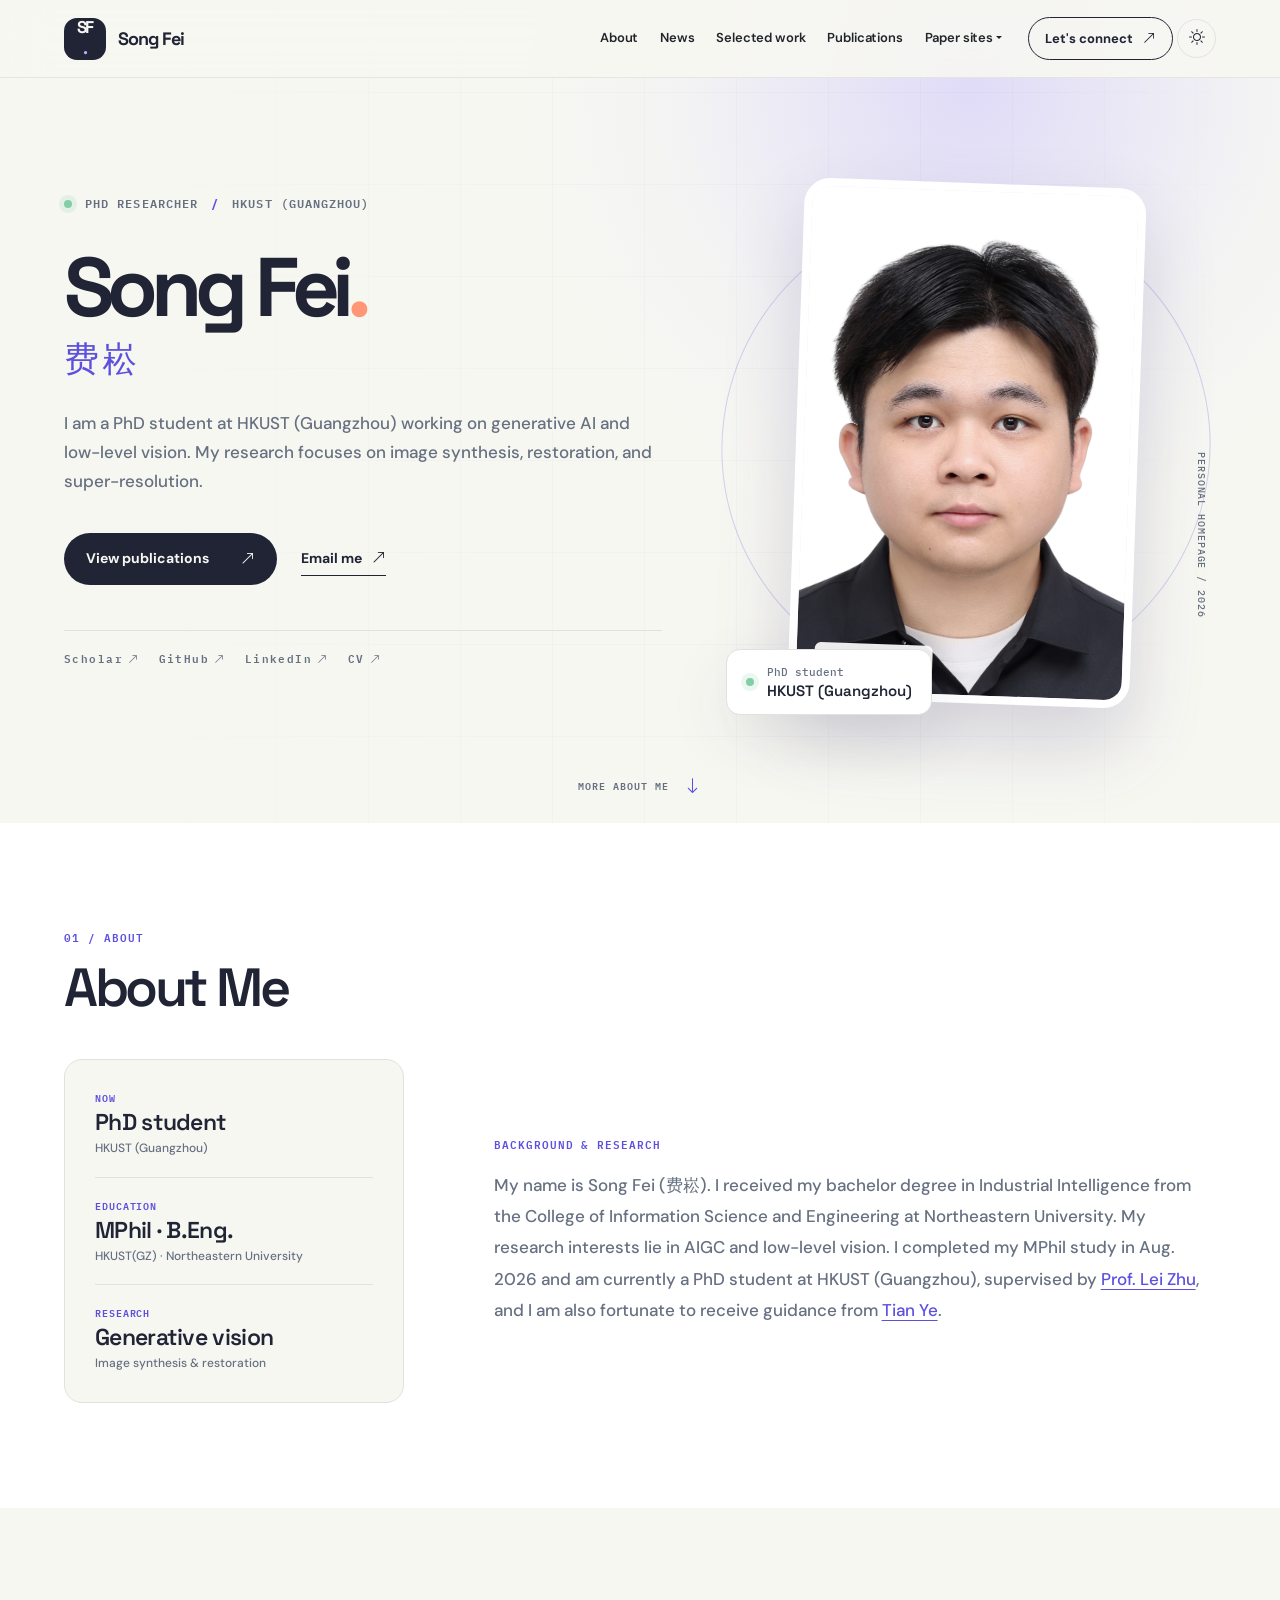
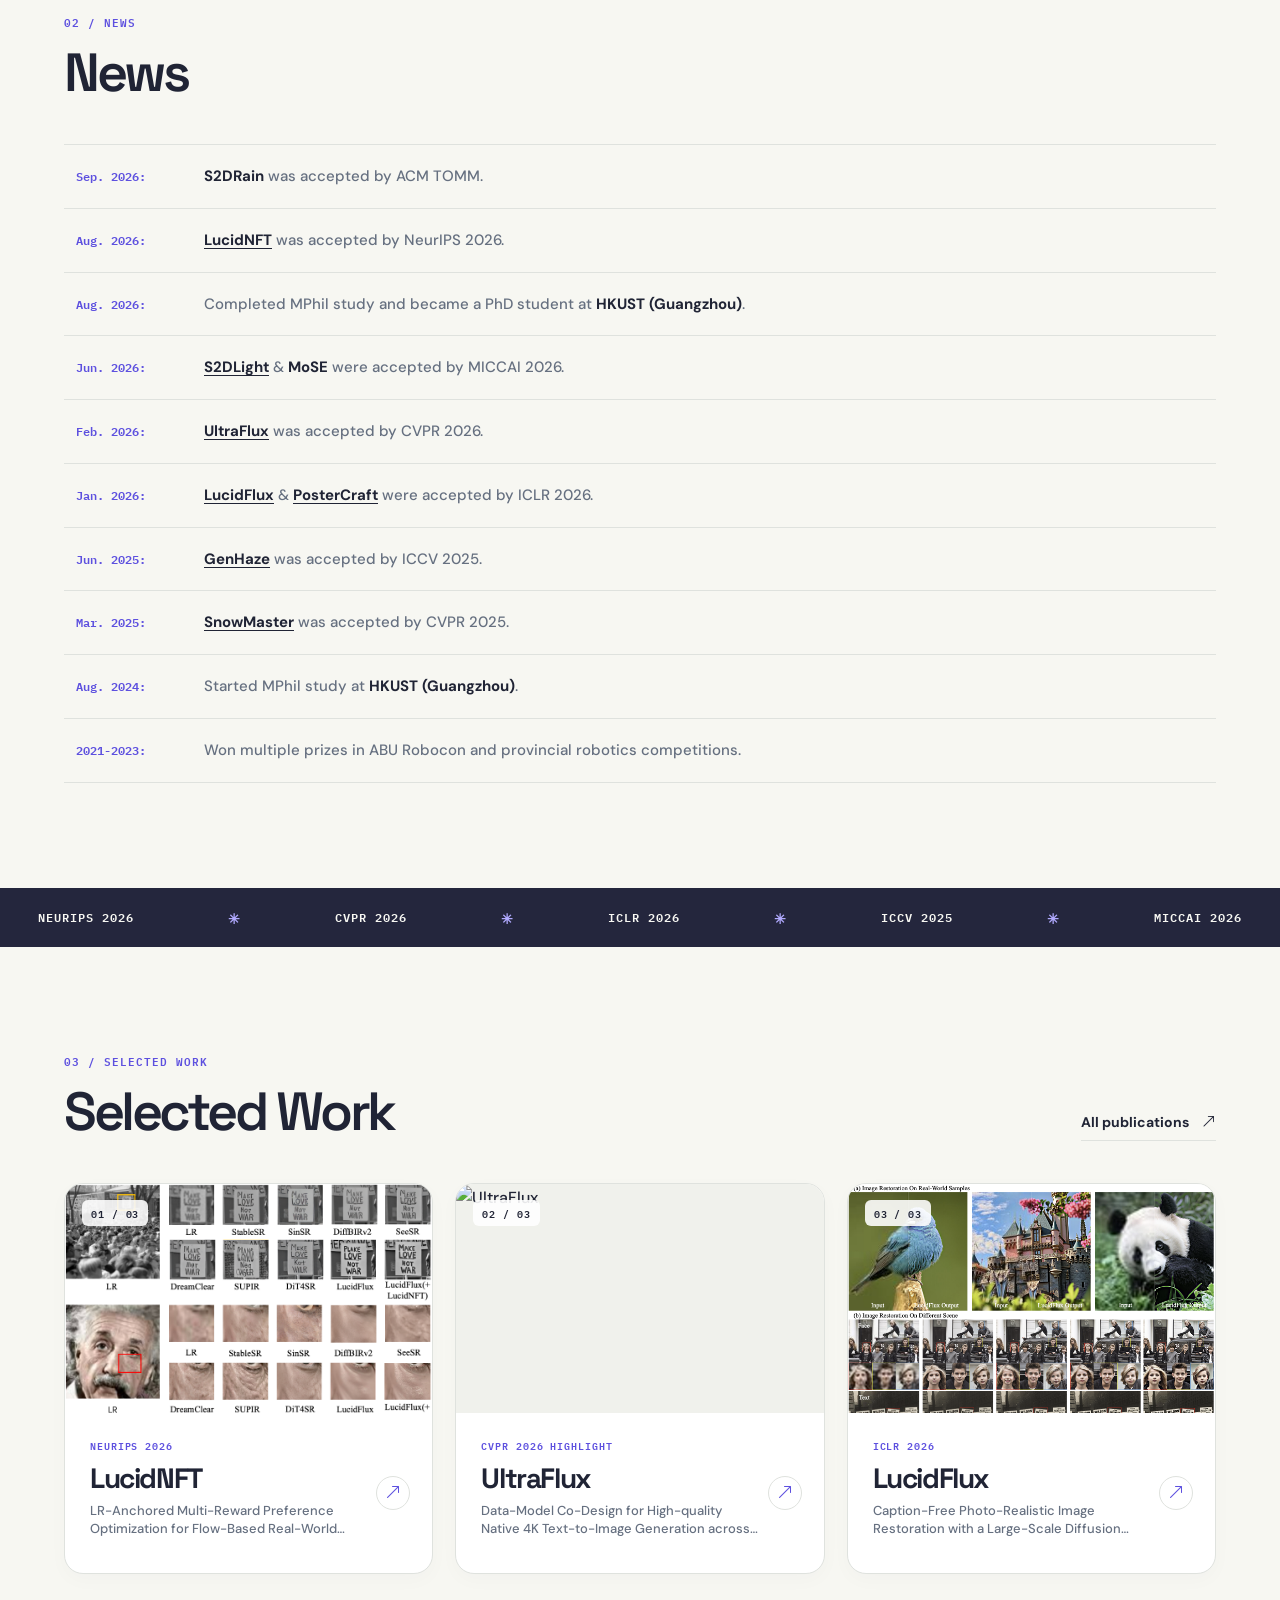
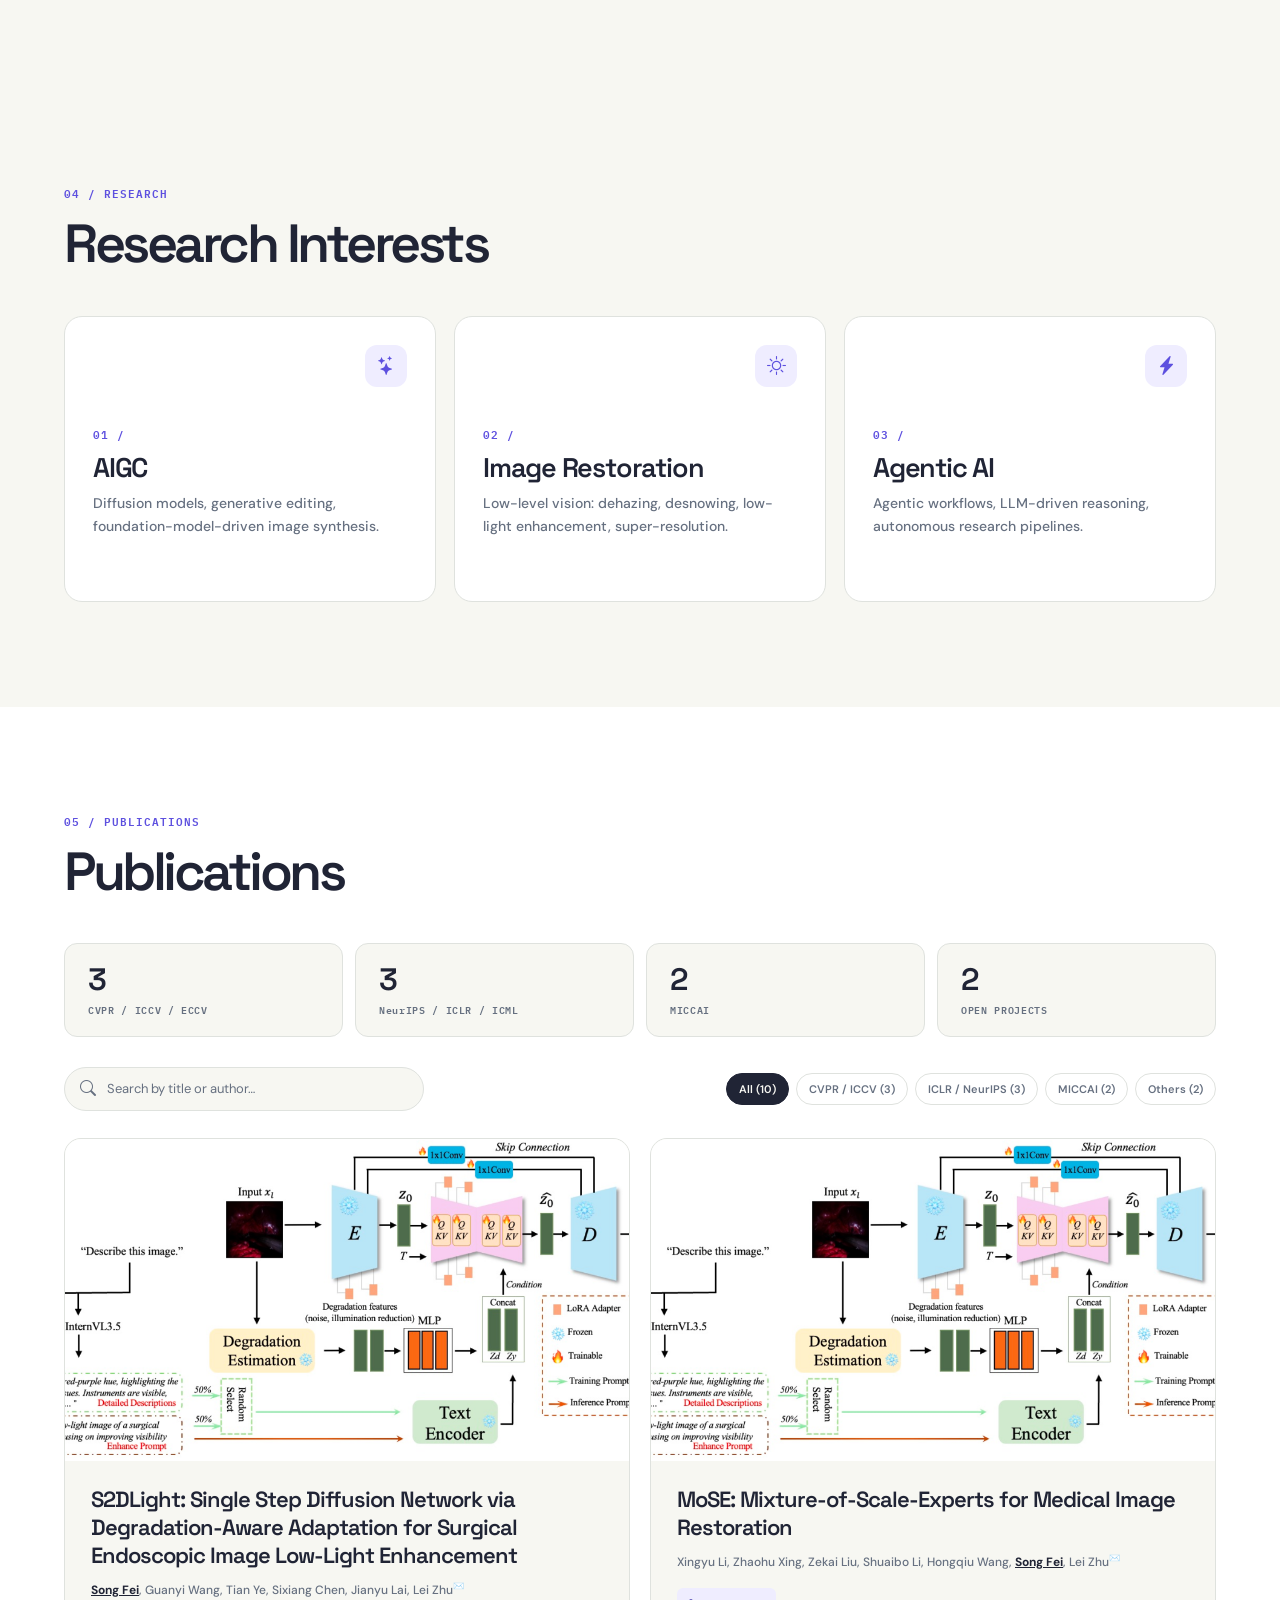
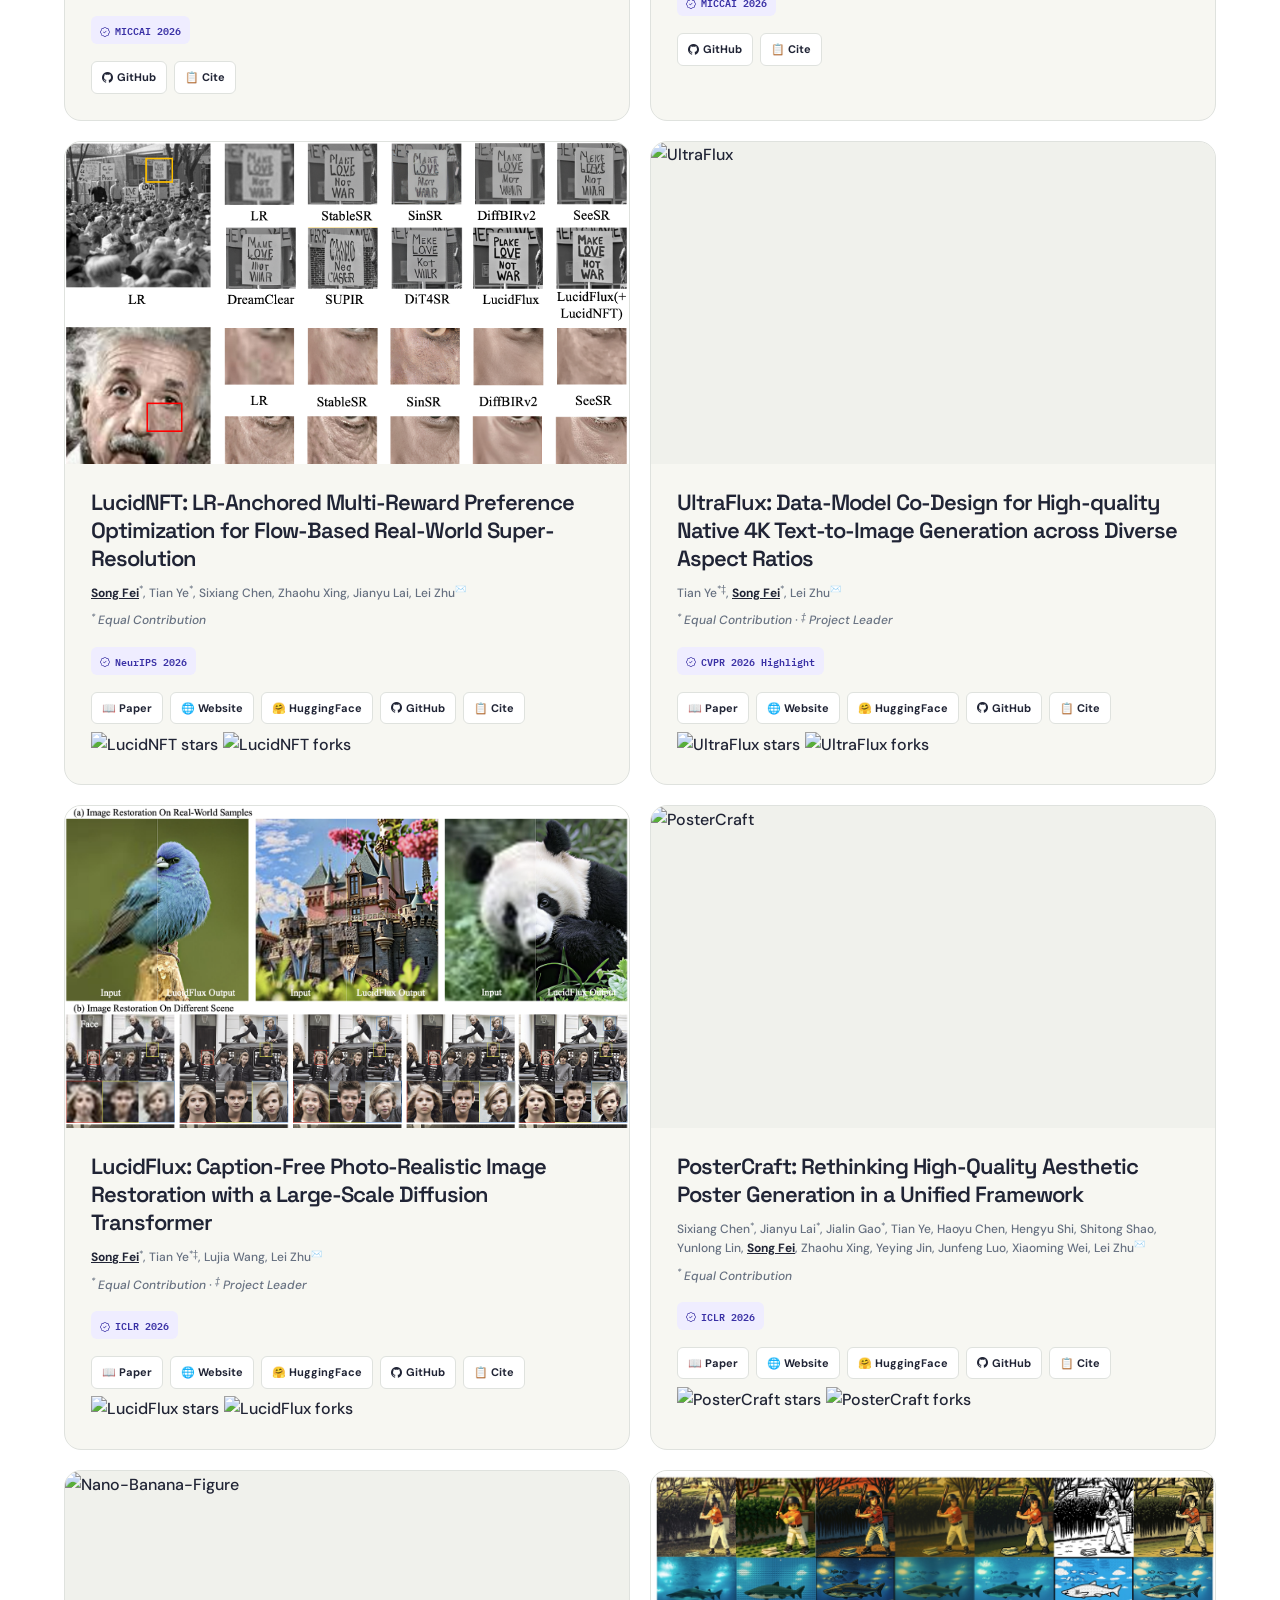
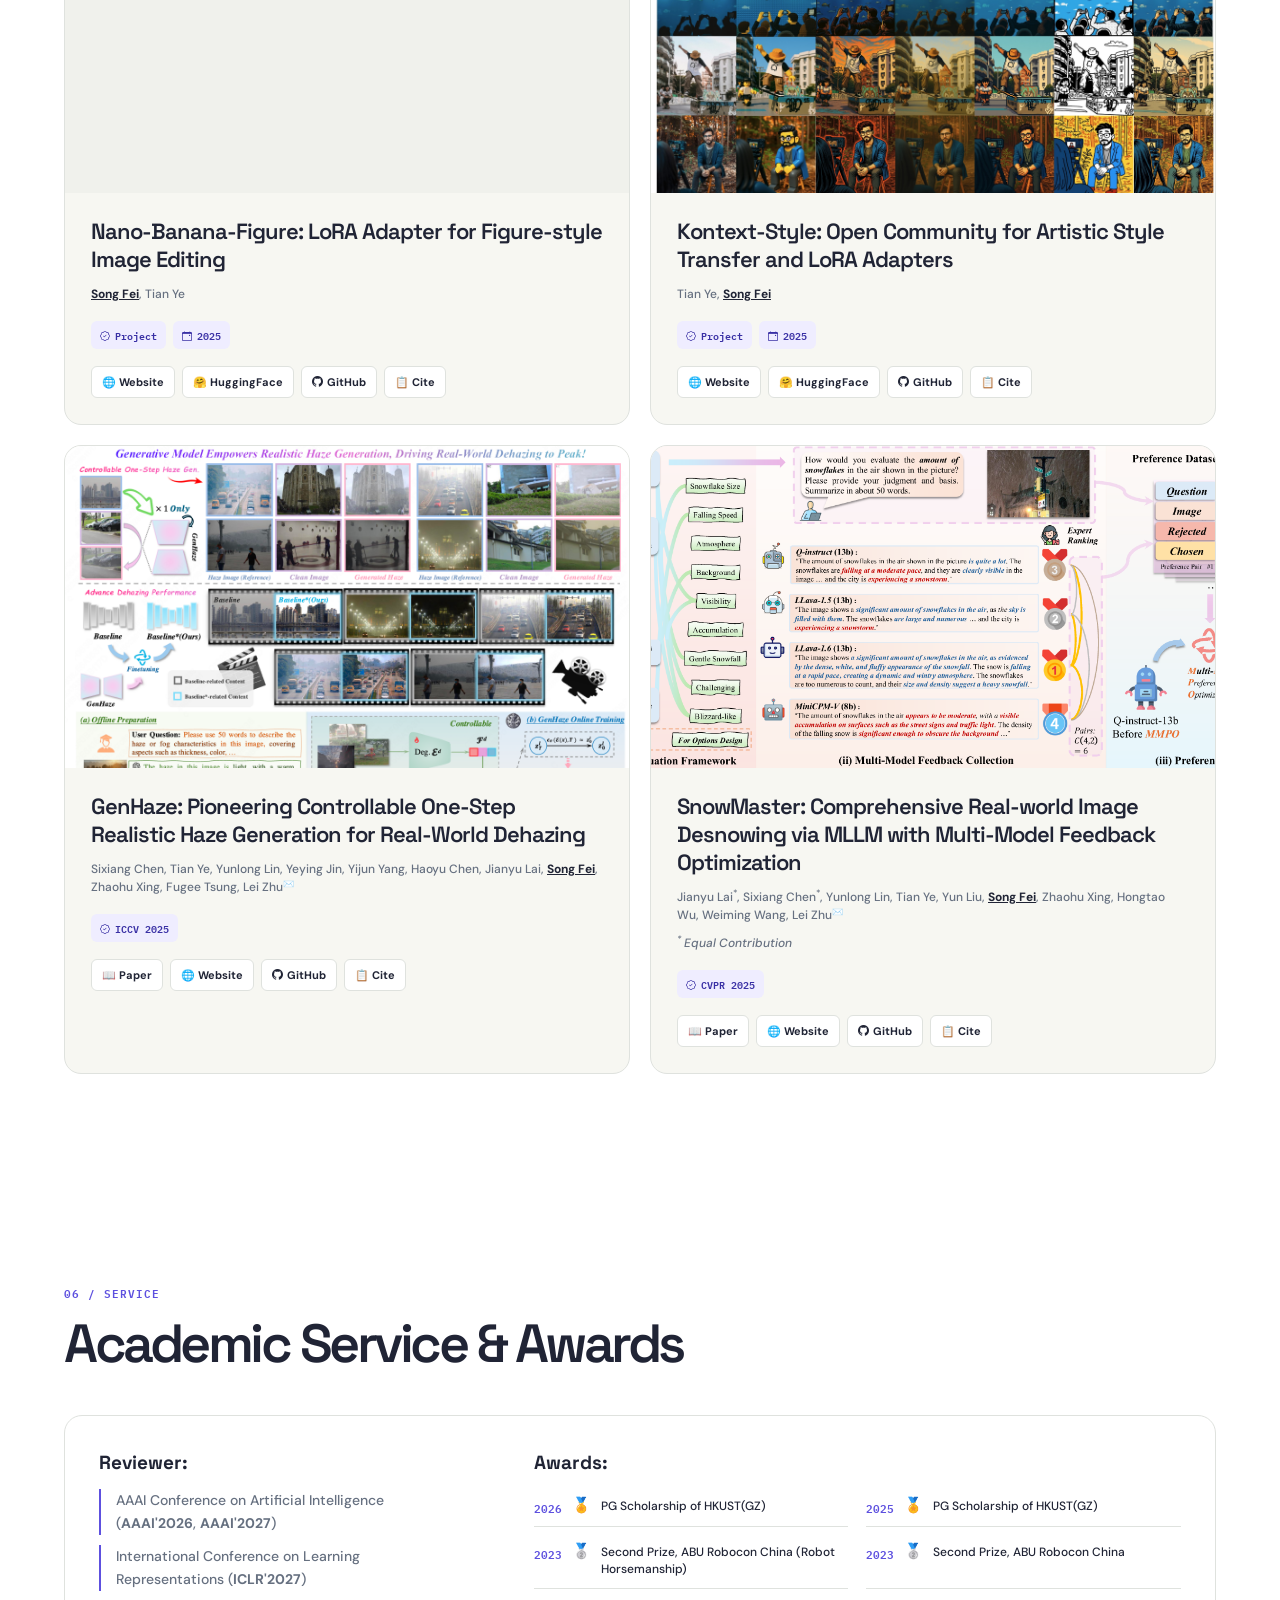
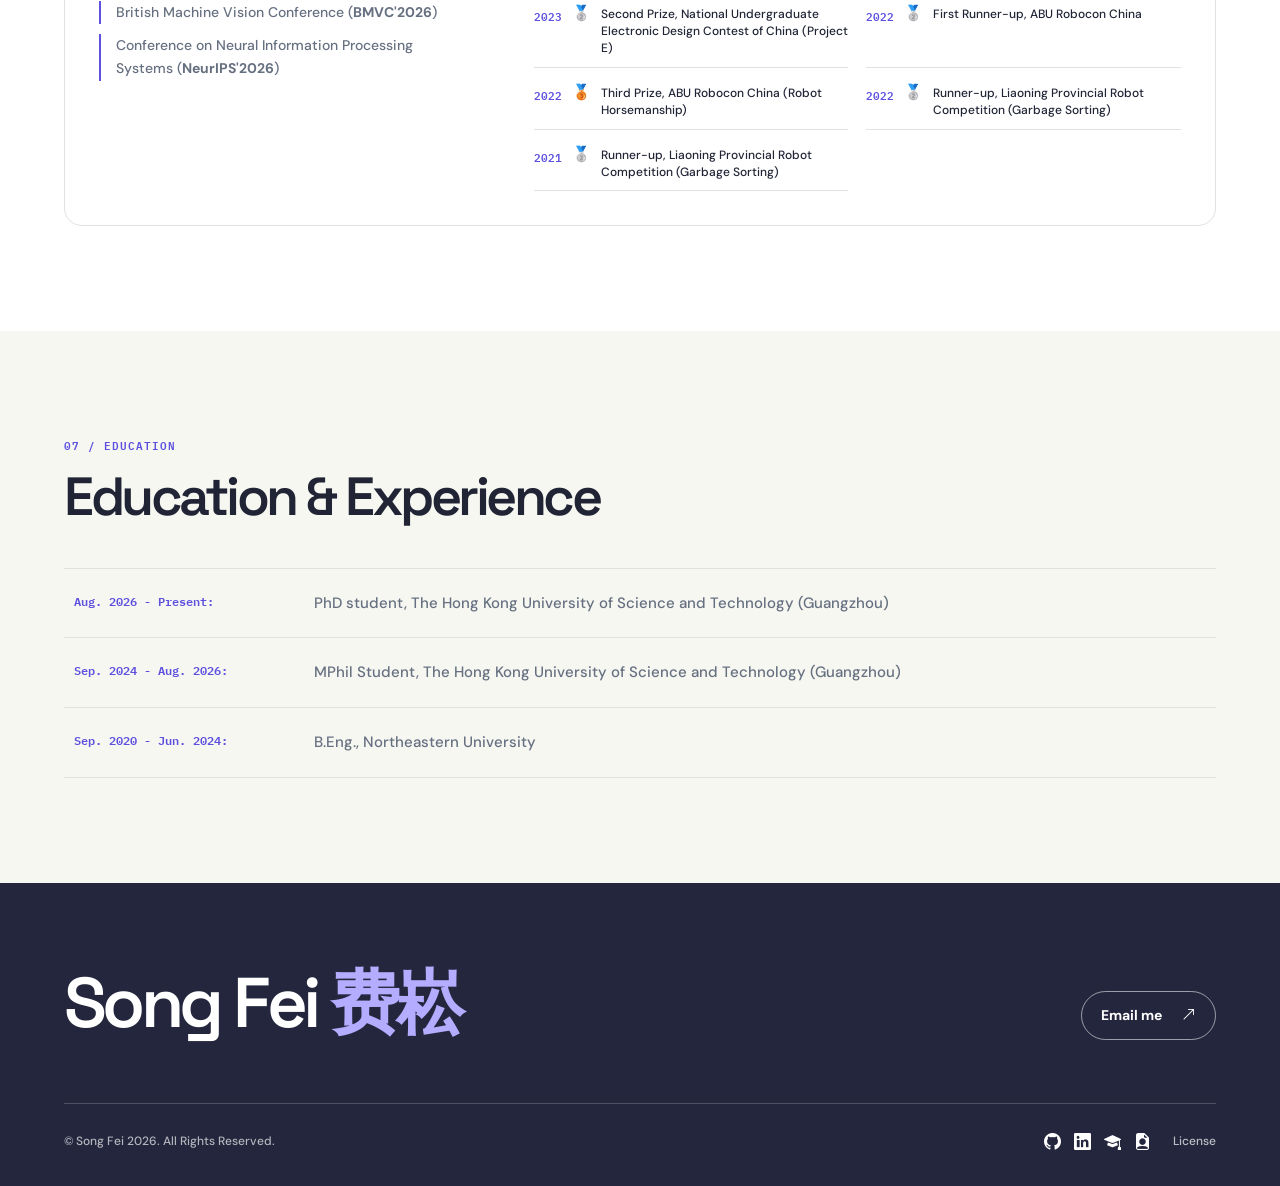
==== commit c2fb88e2: "Put About and News before research sections" ====
--- a/index.html
+++ b/index.html
@@ -45,9 +45,9 @@
             <div class="collapse navbar-collapse" id="navbarResponsive">
                 <ul class="navbar-nav ms-auto my-3 my-lg-0">
                     <li class="nav-item"><a class="nav-link" href="#home">About</a></li>
+                    <li class="nav-item"><a class="nav-link" href="#news">News</a></li>
                     <li class="nav-item"><a class="nav-link" href="#featured">Selected work</a></li>
                     <li class="nav-item"><a class="nav-link" href="#publications">Publications</a></li>
-                    <li class="nav-item"><a class="nav-link" href="#news">News</a></li>
                     <li class="nav-item dropdown">
                         <a class="nav-link dropdown-toggle" href="#" id="paperWebDropdownIndex" role="button" data-bs-toggle="dropdown" aria-expanded="false">Paper sites</a>
                         <ul class="dropdown-menu dropdown-menu-end" aria-labelledby="paperWebDropdownIndex">
@@ -117,11 +117,35 @@
         </div>
     </section>
 
+    <section class="section-shell news-section-wrap" id="news">
+        <div class="container px-5">
+            <div class="section-heading"><div><p class="section-index">02 / NEWS</p><h2>News</h2></div></div>
+            <div class="main-content">
+                <div class="news-section fade-in">
+                    <div class="scrollable-news">
+                        <ul>
+                            <li><strong>Sep. 2026: </strong> <strong>S2DRain</strong> was accepted by ACM TOMM.</li>
+                            <li><strong>Aug. 2026: </strong> <a href="https://w2genai-lab.github.io/LucidNFT/" target="_blank"><strong>LucidNFT</strong></a> was accepted by NeurIPS 2026.</li>
+                            <li><strong>Aug. 2026: </strong> Completed MPhil study and became a PhD student at <strong>HKUST (Guangzhou)</strong>.</li>
+                            <li><strong>Jun. 2026: </strong> <a href="https://github.com/FeiSong123/S2DLight/" target="_blank"><strong>S2DLight</strong></a> & <strong>MoSE</strong> were accepted by MICCAI 2026.</li>
+                            <li><strong>Feb. 2026: </strong> <a href="https://w2genai-lab.github.io/UltraFlux/" target="_blank"><strong>UltraFlux</strong></a> was accepted by CVPR 2026.</li>
+                            <li><strong>Jan. 2026: </strong> <a href="https://w2genai-lab.github.io/LucidFlux/" target="_blank"><strong>LucidFlux</strong></a> & <a href="https://ephemeral182.github.io/PosterCraft/" target="_blank"><strong>PosterCraft</strong></a> were accepted by ICLR 2026.</li>
+                            <li><strong>Jun. 2025: </strong> <a href="https://github.com/Ephemeral182" target="_blank"><strong>GenHaze</strong></a> was accepted by ICCV 2025.</li>
+                            <li><strong>Mar. 2025: </strong> <a href="https://github.com/alexlai2860/SnowMaster" target="_blank"><strong>SnowMaster</strong></a> was accepted by CVPR 2025.</li>
+                            <li><strong>Aug. 2024: </strong> Started MPhil study at <strong>HKUST (Guangzhou)</strong>.</li>
+                            <li><strong>2021-2023: </strong> Won multiple prizes in ABU Robocon and provincial robotics competitions.</li>
+                        </ul>
+                    </div>
+                </div>
+            </div>
+        </div>
+    </section>
+
     <div class="venue-rail" aria-label="Research venues"><div class="venue-rail-inner"><span>NEURIPS 2026</span><span class="rail-symbol">✳</span><span>CVPR 2026</span><span class="rail-symbol">✳</span><span>ICLR 2026</span><span class="rail-symbol">✳</span><span>ICCV 2025</span><span class="rail-symbol">✳</span><span>MICCAI 2026</span></div></div>
 
     <section class="section-shell featured-section" id="featured">
         <div class="container px-5">
-            <div class="section-heading"><div><p class="section-index">02 / SELECTED WORK</p><h2>Selected Work</h2></div><a class="section-link" href="#publications">All publications <i class="bi bi-arrow-up-right"></i></a></div>
+            <div class="section-heading"><div><p class="section-index">03 / SELECTED WORK</p><h2>Selected Work</h2></div><a class="section-link" href="#publications">All publications <i class="bi bi-arrow-up-right"></i></a></div>
             <div id="featured-projects" class="featured-grid" aria-live="polite"></div>
         </div>
     </section>
@@ -130,7 +154,7 @@
 
     <section class="section-shell interests-section" id="interests">
         <div class="container px-5">
-            <div class="section-heading"><div><p class="section-index">03 / RESEARCH</p><h2>Research Interests</h2></div></div>
+            <div class="section-heading"><div><p class="section-index">04 / RESEARCH</p><h2>Research Interests</h2></div></div>
             <div class="main-content">
                 <div class="quick-nav-grid">
                     <a class="quick-nav-card" href="#publications">
@@ -158,7 +182,7 @@
 
     <section class="section-shell publications-section" id="publications">
         <div class="container px-5">
-            <div class="section-heading"><div><p class="section-index">04 / PUBLICATIONS</p><h2>Publications</h2></div></div>
+            <div class="section-heading"><div><p class="section-index">05 / PUBLICATIONS</p><h2>Publications</h2></div></div>
             <div class="intro-counters">
                 <div class="counter-card">
                     <div class="counter-value" data-counter="cv">0</div>
@@ -188,29 +212,7 @@
         </div>
     </section>
 
-    <section class="section-shell news-section-wrap" id="news">
-        <div class="container px-5">
-            <div class="section-heading"><div><p class="section-index">05 / NEWS</p><h2>News</h2></div></div>
-            <div class="main-content">
-                <div class="news-section fade-in">
-                    <div class="scrollable-news">
-                        <ul>
-                            <li><strong>Sep. 2026: </strong> <strong>S2DRain</strong> was accepted by ACM TOMM.</li>
-                            <li><strong>Aug. 2026: </strong> <a href="https://w2genai-lab.github.io/LucidNFT/" target="_blank"><strong>LucidNFT</strong></a> was accepted by NeurIPS 2026.</li>
-                            <li><strong>Aug. 2026: </strong> Completed MPhil study and became a PhD student at <strong>HKUST (Guangzhou)</strong>.</li>
-                            <li><strong>Jun. 2026: </strong> <a href="https://github.com/FeiSong123/S2DLight/" target="_blank"><strong>S2DLight</strong></a> & <strong>MoSE</strong> were accepted by MICCAI 2026.</li>
-                            <li><strong>Feb. 2026: </strong> <a href="https://w2genai-lab.github.io/UltraFlux/" target="_blank"><strong>UltraFlux</strong></a> was accepted by CVPR 2026.</li>
-                            <li><strong>Jan. 2026: </strong> <a href="https://w2genai-lab.github.io/LucidFlux/" target="_blank"><strong>LucidFlux</strong></a> & <a href="https://ephemeral182.github.io/PosterCraft/" target="_blank"><strong>PosterCraft</strong></a> were accepted by ICLR 2026.</li>
-                            <li><strong>Jun. 2025: </strong> <a href="https://github.com/Ephemeral182" target="_blank"><strong>GenHaze</strong></a> was accepted by ICCV 2025.</li>
-                            <li><strong>Mar. 2025: </strong> <a href="https://github.com/alexlai2860/SnowMaster" target="_blank"><strong>SnowMaster</strong></a> was accepted by CVPR 2025.</li>
-                            <li><strong>Aug. 2024: </strong> Started MPhil study at <strong>HKUST (Guangzhou)</strong>.</li>
-                            <li><strong>2021-2023: </strong> Won multiple prizes in ABU Robocon and provincial robotics competitions.</li>
-                        </ul>
-                    </div>
-                </div>
-            </div>
-        </div>
-    </section>
+
 
     <section class="section-shell service-section-wrap" id="awards">
         <div class="container px-5">
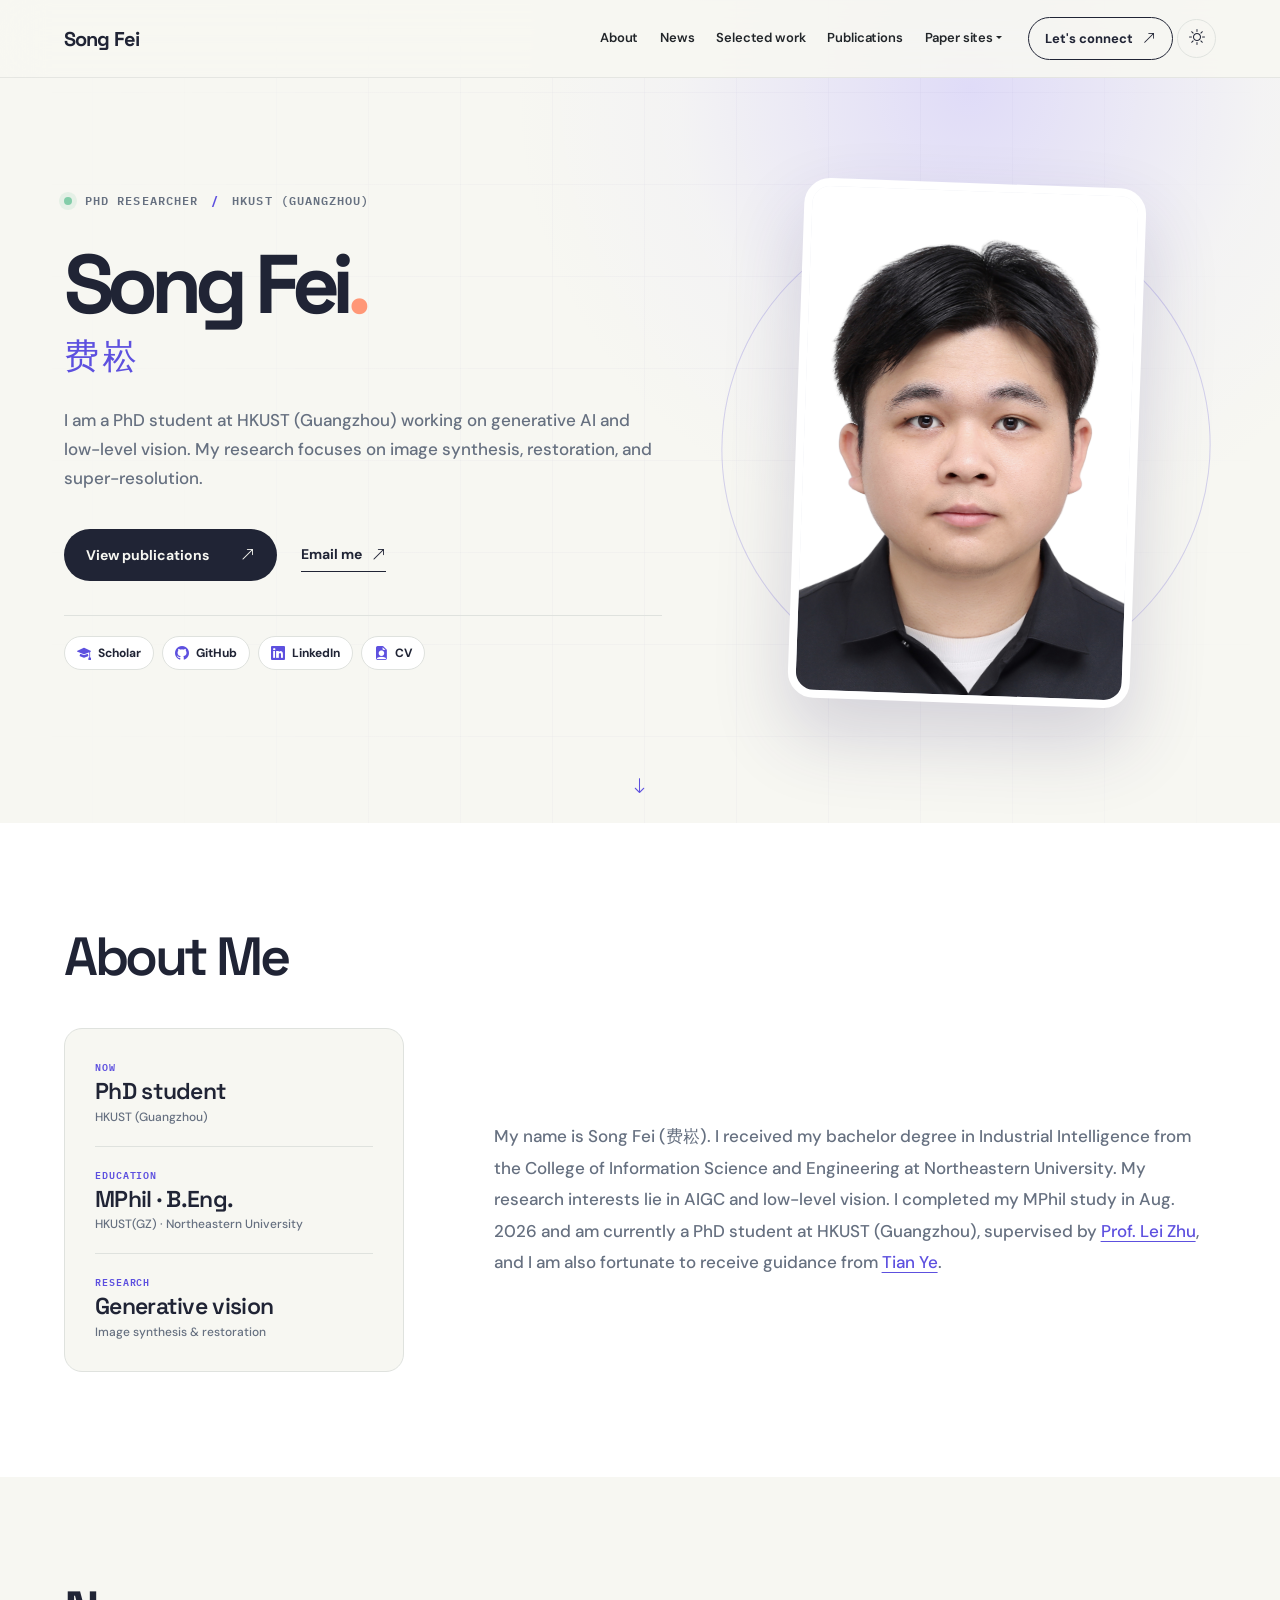
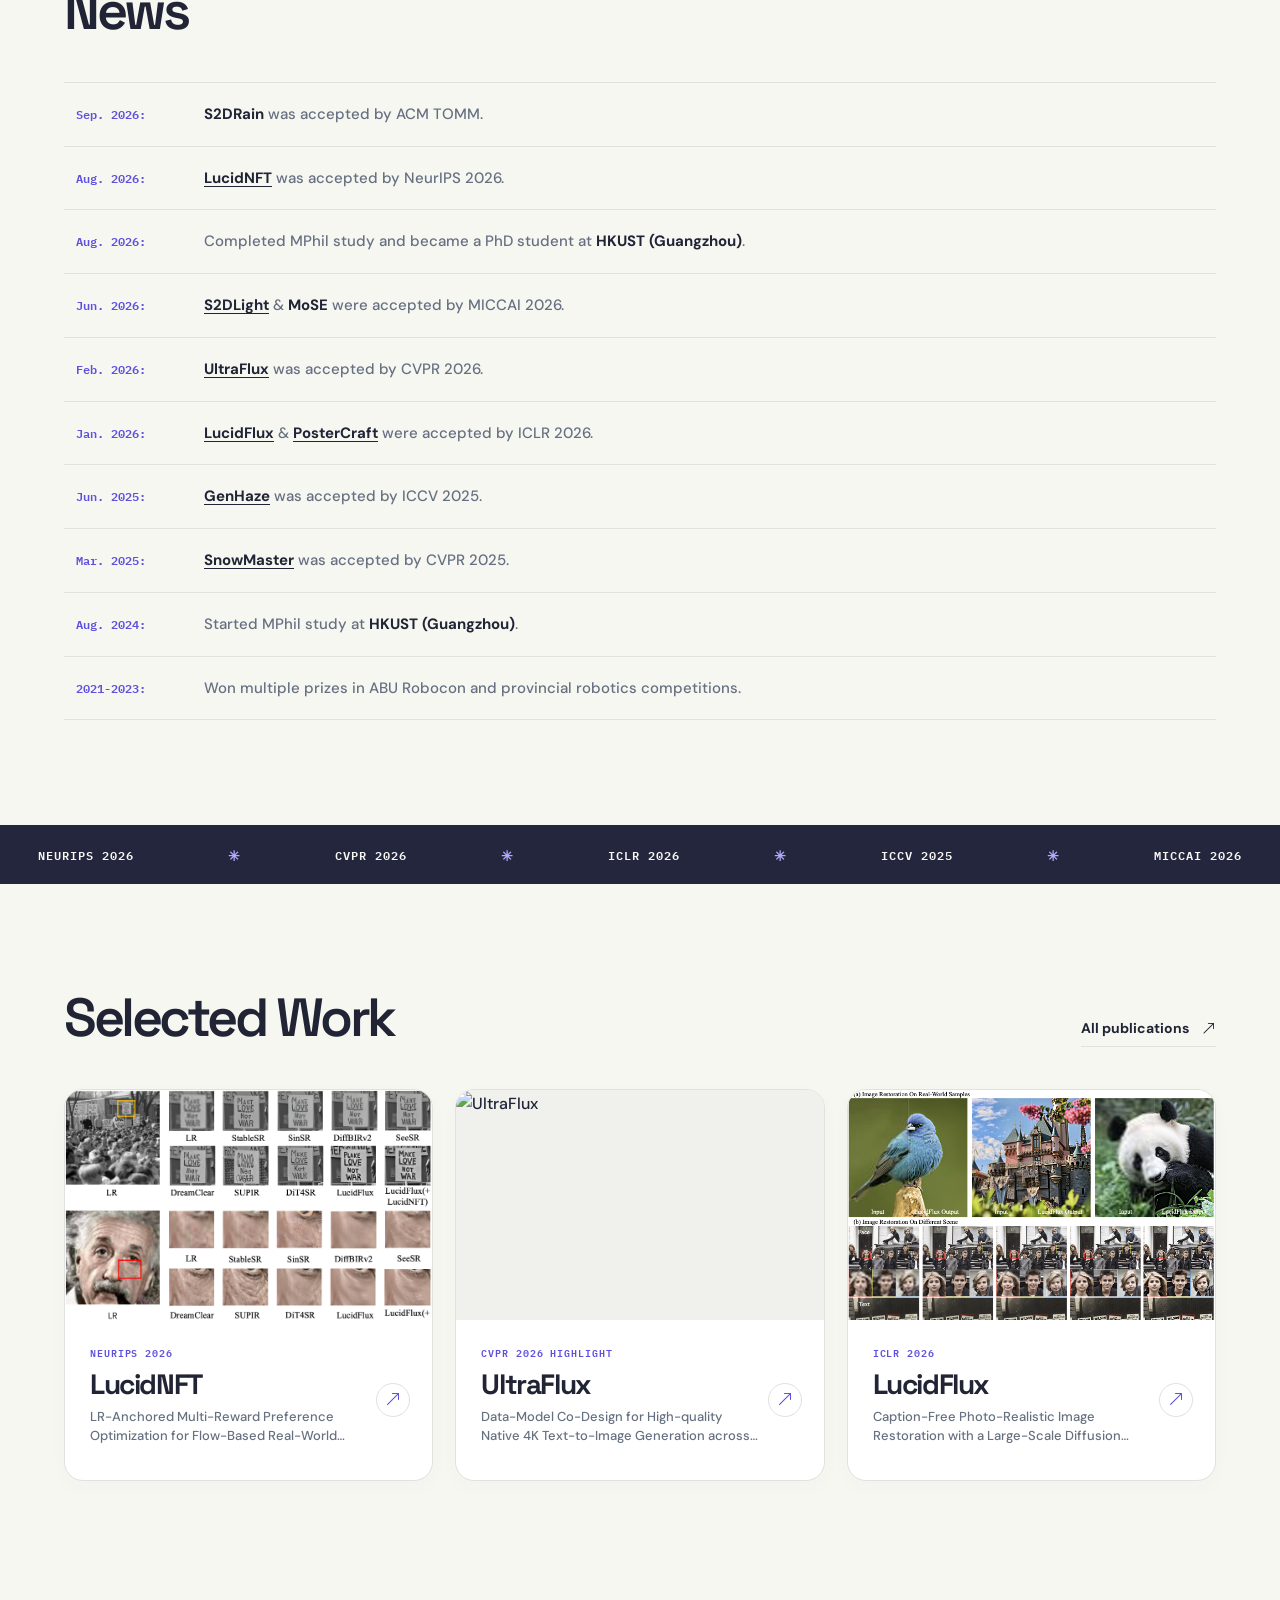
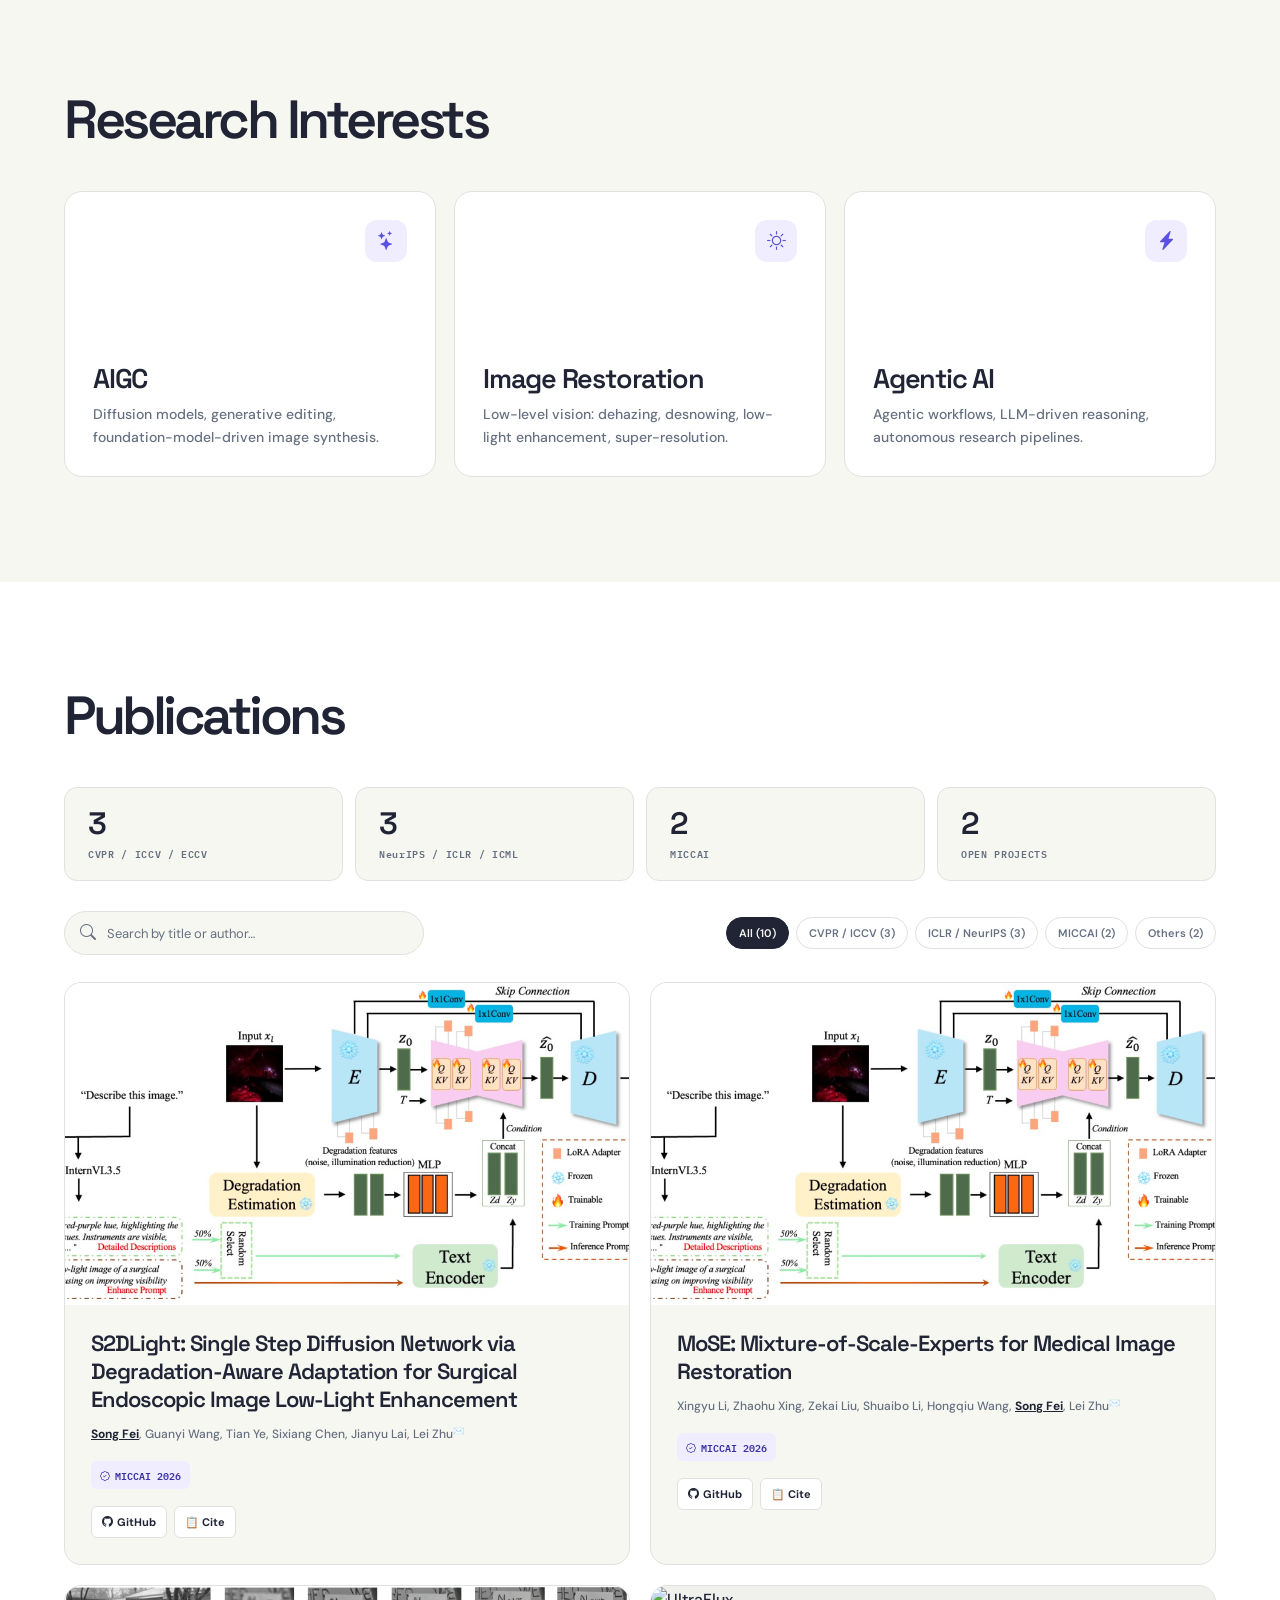
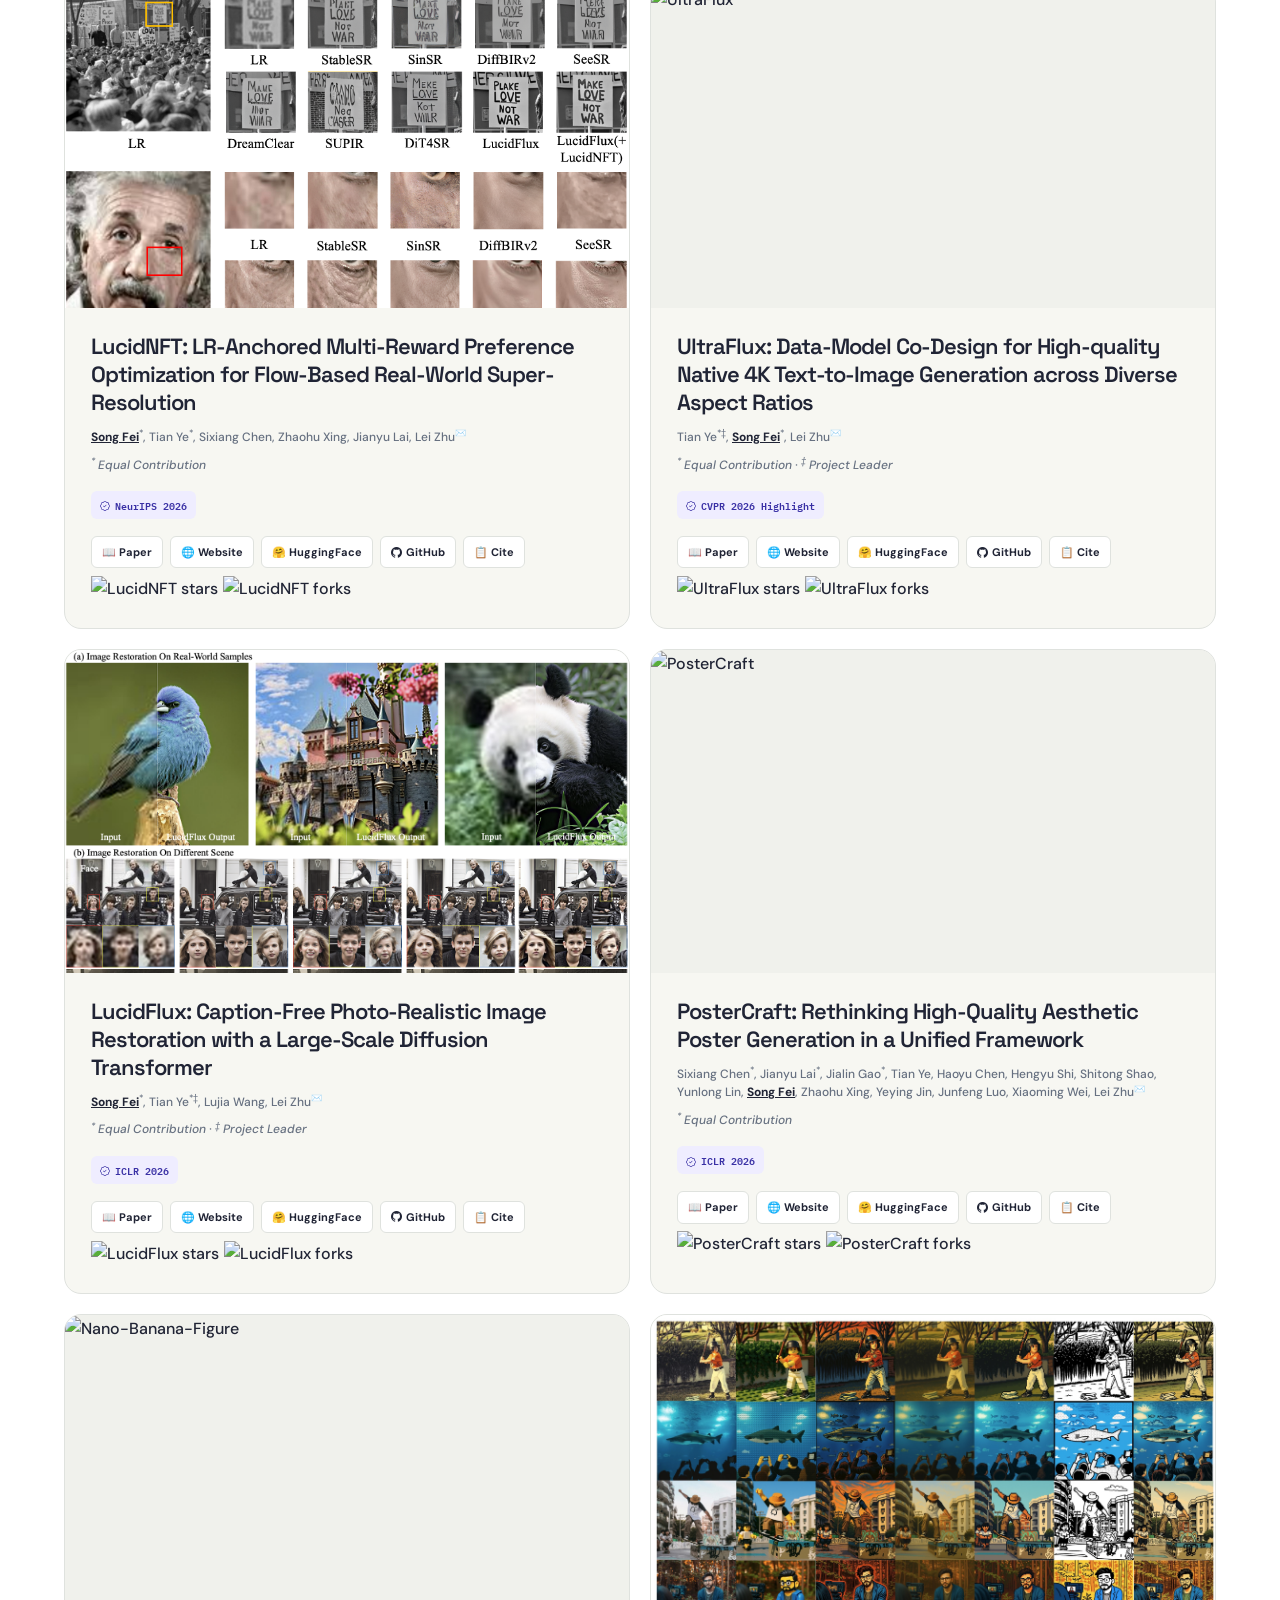
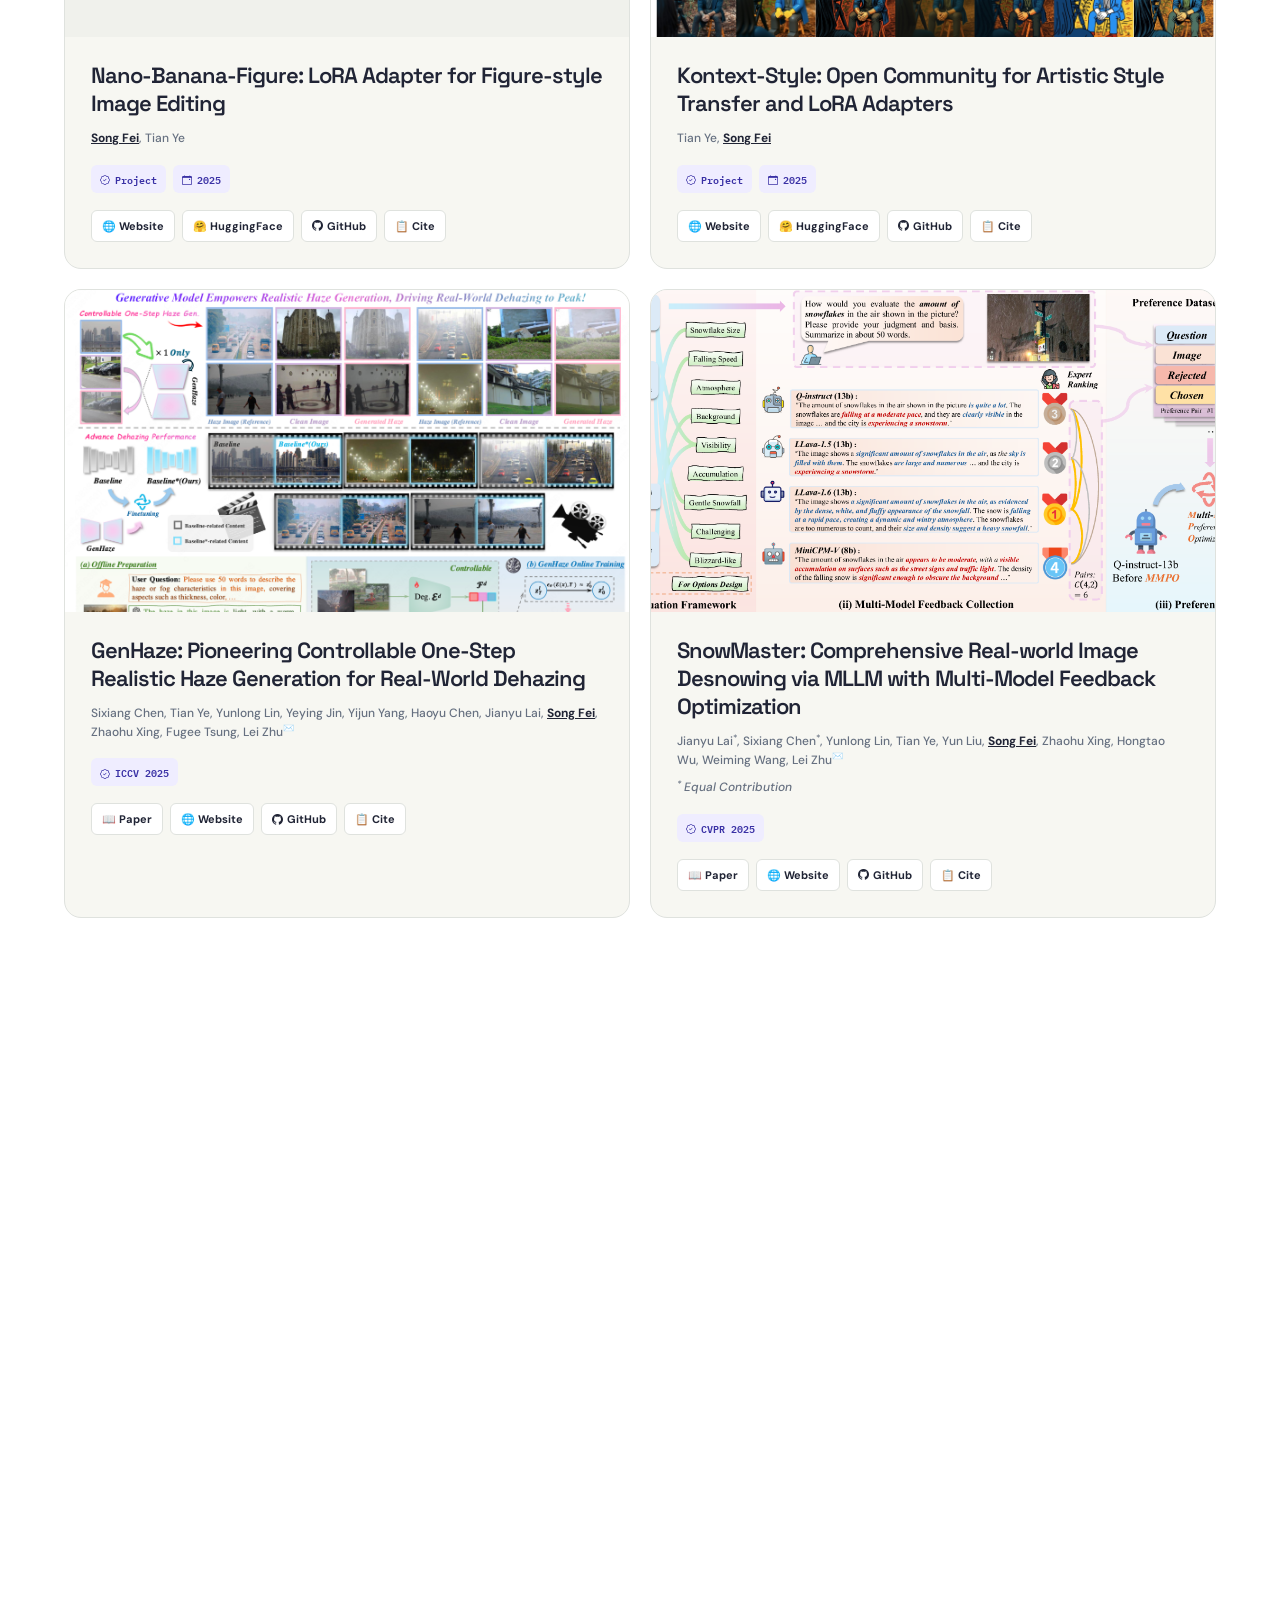
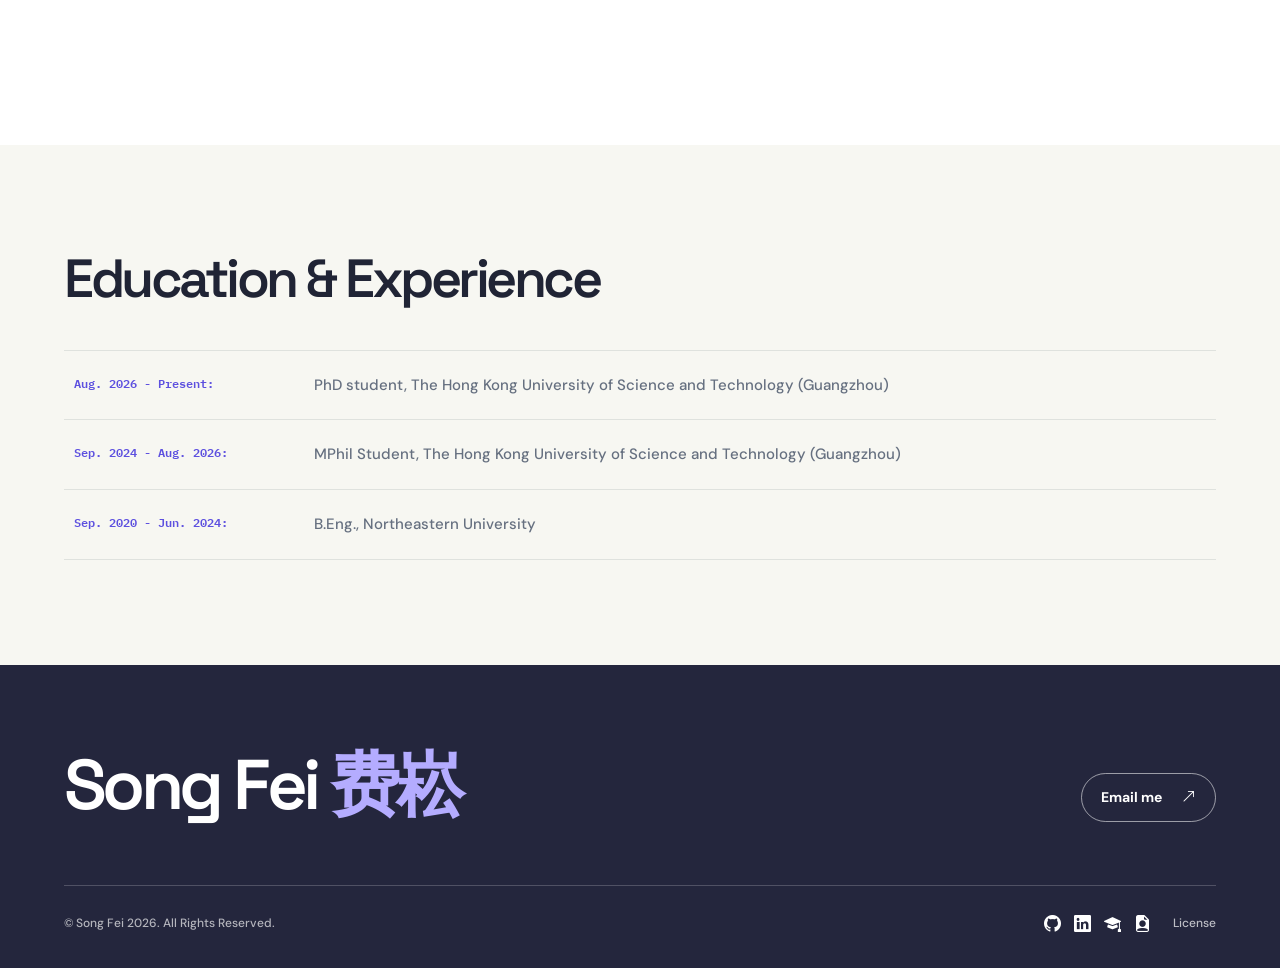
==== commit 677aedc8: "Simplify profile layout and social links" ====
--- a/index.html
+++ b/index.html
@@ -37,7 +37,7 @@
     <a class="skip-link" href="#main-content">Skip to content</a>
     <nav class="header navbar navbar-expand-lg fixed-top" id="mainNav" aria-label="Main navigation">
         <div class="container px-5">
-            <a class="navbar-brand brand-lockup" href="index.html#page-top"><span class="brand-mark">SF<span>.</span></span><span id="page-top-title" class="brand-name"></span></a>
+            <a class="navbar-brand brand-lockup" href="index.html#page-top"><span id="page-top-title" class="brand-name"></span></a>
             <button class="navbar-toggler" type="button" data-bs-toggle="collapse" data-bs-target="#navbarResponsive"
                 aria-controls="navbarResponsive" aria-expanded="false" aria-label="Toggle navigation">
                 <span class="menu-label">MENU</span><i class="bi bi-list"></i>
@@ -84,25 +84,23 @@
                     <a class="button-text" href="mailto:sfei285@connect.hkust-gz.edu.cn">Email me <i class="bi bi-arrow-up-right"></i></a>
                 </div>
                 <div class="hero-socials" aria-label="Profiles">
-                    <a href="https://scholar.google.com/citations?user=3Kj6HaoAAAAJ" target="_blank" rel="noopener noreferrer">Scholar <i class="bi bi-arrow-up-right"></i></a>
-                    <a href="https://github.com/FeiSong123" target="_blank" rel="noopener noreferrer">GitHub <i class="bi bi-arrow-up-right"></i></a>
-                    <a href="https://www.linkedin.com/in/song-fei-24104a406/" target="_blank" rel="noopener noreferrer">LinkedIn <i class="bi bi-arrow-up-right"></i></a>
-                    <a href="static/assets/CV.pdf" target="_blank" rel="noopener noreferrer">CV <i class="bi bi-arrow-up-right"></i></a>
+                    <a href="https://scholar.google.com/citations?user=3Kj6HaoAAAAJ" target="_blank" rel="noopener noreferrer"><i class="bi bi-mortarboard-fill"></i> Scholar</a>
+                    <a href="https://github.com/FeiSong123" target="_blank" rel="noopener noreferrer"><i class="bi bi-github"></i> GitHub</a>
+                    <a href="https://www.linkedin.com/in/song-fei-24104a406/" target="_blank" rel="noopener noreferrer"><i class="bi bi-linkedin"></i> LinkedIn</a>
+                    <a href="static/assets/CV.pdf" target="_blank" rel="noopener noreferrer"><i class="bi bi-file-earmark-person-fill"></i> CV</a>
                 </div>
             </div>
             <div class="hero-portrait">
                 <div class="portrait-orbit" aria-hidden="true"></div>
-                <div class="portrait-frame"><img src="static/assets/img/photo.jpg" alt="Portrait of Song Fei"><span class="portrait-label">SONG FEI / 费崧</span></div>
-                <div class="portrait-fact"><span class="live-dot" aria-hidden="true"></span><span>PhD student<br><strong>HKUST (Guangzhou)</strong></span></div>
-                <span class="portrait-side-note" aria-hidden="true">PERSONAL HOMEPAGE / 2026</span>
-            </div>
-        </div>
-        <a class="scroll-hint" href="#home" aria-label="Scroll to about section"><span>MORE ABOUT ME</span><i class="bi bi-arrow-down"></i></a>
+                <div class="portrait-frame"><img src="static/assets/img/photo.jpg" alt="Portrait of Song Fei"></div>
+            </div>
+        </div>
+        <a class="scroll-hint" href="#home" aria-label="Scroll to about section"><i class="bi bi-arrow-down"></i></a>
     </section>
 
     <section class="section-shell about-section" id="home">
         <div class="container px-5">
-            <div class="section-heading"><div><p class="section-index">01 / ABOUT</p><h2>About Me</h2></div></div>
+            <div class="section-heading"><div><h2>About Me</h2></div></div>
             <div class="home-layout">
                 <div class="about-facts">
                     <div><span>NOW</span><strong>PhD student</strong><small>HKUST (Guangzhou)</small></div>
@@ -110,7 +108,6 @@
                     <div><span>RESEARCH</span><strong>Generative vision</strong><small>Image synthesis &amp; restoration</small></div>
                 </div>
                 <div class="main-content">
-                    <p class="about-kicker">BACKGROUND &amp; RESEARCH</p>
                     <div id="home-md" data-md-section="home"></div>
                 </div>
             </div>
@@ -119,7 +116,7 @@
 
     <section class="section-shell news-section-wrap" id="news">
         <div class="container px-5">
-            <div class="section-heading"><div><p class="section-index">02 / NEWS</p><h2>News</h2></div></div>
+            <div class="section-heading"><div><h2>News</h2></div></div>
             <div class="main-content">
                 <div class="news-section fade-in">
                     <div class="scrollable-news">
@@ -145,7 +142,7 @@
 
     <section class="section-shell featured-section" id="featured">
         <div class="container px-5">
-            <div class="section-heading"><div><p class="section-index">03 / SELECTED WORK</p><h2>Selected Work</h2></div><a class="section-link" href="#publications">All publications <i class="bi bi-arrow-up-right"></i></a></div>
+            <div class="section-heading"><div><h2>Selected Work</h2></div><a class="section-link" href="#publications">All publications <i class="bi bi-arrow-up-right"></i></a></div>
             <div id="featured-projects" class="featured-grid" aria-live="polite"></div>
         </div>
     </section>
@@ -154,24 +151,21 @@
 
     <section class="section-shell interests-section" id="interests">
         <div class="container px-5">
-            <div class="section-heading"><div><p class="section-index">04 / RESEARCH</p><h2>Research Interests</h2></div></div>
+            <div class="section-heading"><div><h2>Research Interests</h2></div></div>
             <div class="main-content">
                 <div class="quick-nav-grid">
                     <a class="quick-nav-card" href="#publications">
                         <i class="bi bi-stars"></i>
-                        <span class="interest-number">01 /</span>
                         <h3>AIGC</h3>
                         <p>Diffusion models, generative editing, foundation-model-driven image synthesis.</p>
                     </a>
                     <a class="quick-nav-card" href="#publications">
                         <i class="bi bi-brightness-high"></i>
-                        <span class="interest-number">02 /</span>
                         <h3>Image Restoration</h3>
                         <p>Low-level vision: dehazing, desnowing, low-light enhancement, super-resolution.</p>
                     </a>
                     <a class="quick-nav-card" href="https://github.com/FeiSong123" target="_blank" rel="noopener noreferrer">
                         <i class="bi bi-lightning-charge-fill"></i>
-                        <span class="interest-number">03 /</span>
                         <h3>Agentic AI</h3>
                         <p>Agentic workflows, LLM-driven reasoning, autonomous research pipelines.</p>
                     </a>
@@ -182,7 +176,7 @@
 
     <section class="section-shell publications-section" id="publications">
         <div class="container px-5">
-            <div class="section-heading"><div><p class="section-index">05 / PUBLICATIONS</p><h2>Publications</h2></div></div>
+            <div class="section-heading"><div><h2>Publications</h2></div></div>
             <div class="intro-counters">
                 <div class="counter-card">
                     <div class="counter-value" data-counter="cv">0</div>
@@ -216,7 +210,7 @@
 
     <section class="section-shell service-section-wrap" id="awards">
         <div class="container px-5">
-            <div class="section-heading"><div><p class="section-index">06 / SERVICE</p><h2>Academic Service &amp; Awards</h2></div></div>
+            <div class="section-heading"><div><h2>Academic Service &amp; Awards</h2></div></div>
             <div class="main-content">
                 <div class="service-section fade-in">
                     <div class="service-card">
@@ -295,7 +289,7 @@
 
     <section class="section-shell timeline-section" id="education-experience">
         <div class="container px-5">
-            <div class="section-heading"><div><p class="section-index">07 / EDUCATION</p><h2>Education &amp; Experience</h2></div></div>
+            <div class="section-heading"><div><h2>Education &amp; Experience</h2></div></div>
             <div class="main-content">
                 <div class="experience-card">
                     <ul class="experience-list">
--- a/static/css/main.css
+++ b/static/css/main.css
@@ -55,10 +55,8 @@
 body.dark #mainNav.header { background: rgba(20, 24, 33, .9); border-bottom-color: rgba(255, 255, 255, .07); }
 #mainNav.scrolled { box-shadow: 0 10px 35px rgba(25, 31, 50, .06); }
 #mainNav .container { gap: 18px; }
-.brand-lockup { display: inline-flex; align-items: center; gap: 12px; color: var(--ink) !important; padding: 0; white-space: nowrap; }
-.brand-mark { display: grid; place-items: center; width: 42px; height: 42px; border-radius: 13px; background: var(--ink); color: var(--bg); font: 700 17px/.9 'Space Grotesk', sans-serif; letter-spacing: -.08em; }
-.brand-mark span { color: #b5adff; }
-.brand-name { font: 700 18px/1 'Space Grotesk', sans-serif; letter-spacing: -.055em; }
+.brand-lockup { display: inline-flex; align-items: center; color: var(--ink) !important; padding: 0; white-space: nowrap; }
+.brand-name { font: 700 20px/1 'Space Grotesk', sans-serif; letter-spacing: -.045em; }
 #mainNav .navbar-nav { align-items: center; gap: clamp(12px, 1.7vw, 30px); }
 #mainNav .nav-link { color: var(--muted); font: 600 13px/1.4 'DM Sans', sans-serif; letter-spacing: -.01em; padding: 12px 0; transition: color .2s ease; }
 #mainNav .nav-link:hover, #mainNav .nav-link:focus { color: var(--accent); }
@@ -83,7 +81,7 @@
 body.dark .top-section::before { background: radial-gradient(circle, rgba(89, 74, 170, .28), transparent 70%); }
 .hero-layout { position: relative; display: grid; grid-template-columns: 1.1fr .9fr; align-items: center; gap: clamp(30px, 5vw, 84px); min-height: 525px; }
 .hero-copy { position: relative; z-index: 2; padding-bottom: 30px; }
-.hero-eyebrow, .section-index, .hero-socials, .featured-index, .featured-venue, .portrait-label, .portrait-side-note, .about-kicker { font-family: 'IBM Plex Mono', monospace; letter-spacing: .09em; }
+.hero-eyebrow, .featured-venue { font-family: 'IBM Plex Mono', monospace; letter-spacing: .09em; }
 .hero-eyebrow { display: flex; align-items: center; gap: 13px; margin: 0 0 32px; color: var(--muted); font-size: 12px; font-weight: 600; }
 .live-dot { width: 8px; height: 8px; border-radius: 50%; background: #83cda9; box-shadow: 0 0 0 5px rgba(131, 205, 169, .16); animation: pulse 2.8s ease-in-out infinite; }
 .eyebrow-divider { color: var(--accent); font-weight: 700; }
@@ -97,20 +95,15 @@
 .button-primary:hover { transform: translateY(-4px); box-shadow: 0 14px 25px rgba(33, 36, 53, .18); }
 .button-text { display: inline-flex; align-items: center; gap: 10px; color: var(--ink) !important; border-bottom: 1px solid var(--ink); padding: 5px 0; font-size: 14px; font-weight: 700; transition: gap .2s ease; }
 .button-text:hover { gap: 16px; }
-.hero-description a { color: var(--accent) !important; text-decoration: underline !important; text-underline-offset: 4px; }
-.hero-socials { display: flex; flex-wrap: wrap; gap: 9px 19px; margin-top: 45px; padding-top: 18px; border-top: 1px solid var(--line); }
-.hero-socials a { display: inline-flex; align-items: center; gap: 5px; color: var(--muted) !important; font-size: 11px; font-weight: 600; transition: color .2s ease; }
-.hero-socials a:hover { color: var(--accent) !important; }
-.hero-socials i { font-size: 10px; }
+.hero-socials { display: flex; flex-wrap: wrap; gap: 8px; margin-top: 34px; padding-top: 20px; border-top: 1px solid var(--line); }
+.hero-socials a { display: inline-flex; align-items: center; gap: 7px; padding: 7px 12px; border: 1px solid var(--line); border-radius: 100px; background: var(--surface); color: var(--ink) !important; font: 700 12px 'DM Sans', sans-serif; transition: background .2s ease, border-color .2s ease; }
+.hero-socials a:hover { background: var(--accent-soft); border-color: var(--accent); }
+.hero-socials i { color: var(--accent); font-size: 14px; }
 .hero-portrait { position: relative; height: 555px; }
 .portrait-orbit { position: absolute; top: 39px; right: 5px; width: 490px; height: 480px; border: 1px solid rgba(92, 81, 210, .23); border-radius: 50%; transform: rotate(-16deg); animation: orbit-drift 14s ease-in-out infinite alternate; }
 .portrait-frame { position: absolute; inset: 15px 78px 20px 70px; overflow: hidden; border: 8px solid var(--surface); border-radius: 26px; background: #eef0f5; box-shadow: 0 36px 76px rgba(59, 50, 112, .19); transform: rotate(2deg); transition: transform .45s ease; }
 .hero-portrait:hover .portrait-frame { transform: rotate(0deg) translateY(-5px); }
 .portrait-frame img { width: 100%; height: 100%; object-fit: cover; object-position: center top; filter: saturate(.9); }
-.portrait-label { position: absolute; left: 18px; bottom: 18px; padding: 7px 10px; border-radius: 6px; background: rgba(255, 255, 255, .93); color: #202435; font-size: 10px; font-weight: 600; }
-.portrait-fact { position: absolute; z-index: 2; bottom: 8px; left: 0; display: flex; align-items: center; gap: 13px; padding: 14px 19px; border: 1px solid var(--line); border-radius: 14px; background: var(--surface); color: var(--muted); box-shadow: var(--shadow); font: 500 11px/1.5 'IBM Plex Mono', monospace; animation: float-b 7s ease-in-out infinite; }
-.portrait-fact strong { color: var(--ink); font: 600 15px/1.3 'Space Grotesk', sans-serif; }
-.portrait-side-note { position: absolute; right: 7px; bottom: 105px; writing-mode: vertical-rl; color: var(--muted); font-size: 10px; }
 .scroll-hint { position: absolute; bottom: 24px; left: 50%; display: inline-flex; align-items: center; gap: 15px; transform: translateX(-50%); color: var(--muted) !important; font: 600 10px 'IBM Plex Mono', monospace; letter-spacing: .1em; }
 .scroll-hint i { font-size: 17px; color: var(--accent); animation: nudge-down 2s ease-in-out infinite; }
 .venue-rail { overflow: hidden; background: #24263d; color: #f8f8f3; }
@@ -120,12 +113,10 @@
 /* Shared section language */
 .section-shell { padding: 105px 0; scroll-margin-top: 80px; }
 .section-heading { display: flex; align-items: end; justify-content: space-between; gap: 30px; margin-bottom: 42px; }
-.section-index { margin: 0 0 13px; color: var(--accent); font-size: 11px; font-weight: 600; }
 .section-heading h2 { margin: 0; color: var(--ink); font: 600 clamp(39px, 4.2vw, 64px)/1.08 'Space Grotesk', sans-serif; letter-spacing: -.065em; }
 .section-heading h2 em { color: var(--accent); font-style: normal; }
 .section-link { display: inline-flex; gap: 13px; align-items: center; flex: 0 0 auto; color: var(--ink) !important; font-weight: 700; font-size: 14px; border-bottom: 1px solid var(--line); padding-bottom: 6px; }
 .section-link:hover { color: var(--accent) !important; border-color: var(--accent); }
-.section-side-note { max-width: 310px; margin: 0 0 3px; color: var(--muted); font-size: 15px; }
 .reveal { opacity: 0; transform: translateY(25px); transition: opacity .7s ease, transform .7s ease; }
 .reveal.revealed { opacity: 1; transform: none; }
 
@@ -138,7 +129,6 @@
 .featured-image img { width: 100%; height: 100%; object-fit: cover; object-position: center top; transition: transform .6s ease; }
 .featured-card:hover .featured-image img { transform: scale(1.055); }
 .featured-card:nth-child(2) .featured-image img { object-position: left top; }
-.featured-index { position: absolute; top: 16px; left: 17px; padding: 5px 9px; border-radius: 6px; background: rgba(255, 255, 255, .89); color: #202435; font-size: 10px; font-weight: 600; }
 .featured-copy { position: relative; display: flex; flex-direction: column; min-height: 160px; padding: 24px 62px 25px 25px; }
 .featured-venue { margin-bottom: 9px; color: var(--accent); font-size: 10px; font-weight: 600; text-transform: uppercase; }
 .featured-copy strong { color: var(--ink); font: 700 28px/1.1 'Space Grotesk', sans-serif; letter-spacing: -.05em; }
@@ -156,15 +146,8 @@
 .about-facts strong { color: var(--ink); font: 600 23px/1.25 'Space Grotesk', sans-serif; letter-spacing: -.03em; }
 .about-facts small { color: var(--muted); font-size: 12px; }
 .about-section .main-content { padding: 0; }
-.about-kicker { margin: 0 0 16px; color: var(--accent); font-size: 11px; font-weight: 600; }
-.about-links-inline { display: flex; flex-wrap: wrap; gap: 8px; margin: 0 0 26px; }
-.about-links-inline a { display: inline-flex; align-items: center; gap: 7px; padding: 7px 11px; border: 1px solid var(--line); border-radius: 100px; color: var(--ink) !important; font-size: 12px; font-weight: 700; transition: border-color .2s, background .2s; }
-.about-links-inline a:hover { background: var(--accent-soft); border-color: var(--accent); }
-.about-links-inline i { color: var(--accent); }
 #home-md p { max-width: 780px; margin: 0; color: var(--muted); font-size: clamp(17px, 1.25vw, 20px); line-height: 1.85; }
 #home-md a { color: var(--accent); text-decoration: underline; text-underline-offset: 4px; }
-.about-cta { display: inline-flex; align-items: center; gap: 14px; margin-top: 27px; color: var(--ink) !important; font-weight: 700; border-bottom: 1px solid var(--ink); padding-bottom: 4px; }
-.about-cta:hover { color: var(--accent) !important; border-color: var(--accent); }
 
 /* Research directions */
 .interests-section { background: var(--bg); }
@@ -172,8 +155,7 @@
 .quick-nav-card { position: relative; display: flex; flex-direction: column; min-height: 286px; padding: 28px; border: 1px solid var(--line); border-radius: 18px; background: var(--surface); transition: transform .3s, border-color .3s, box-shadow .3s; }
 .quick-nav-card:hover { transform: translateY(-6px); border-color: var(--accent); box-shadow: var(--shadow); }
 .quick-nav-card > i { align-self: flex-end; display: grid; place-items: center; width: 42px; height: 42px; border-radius: 12px; background: var(--accent-soft); color: var(--accent); font-size: 19px; }
-.interest-number { margin-top: 37px; color: var(--accent); font: 600 11px 'IBM Plex Mono', monospace; letter-spacing: .08em; }
-.quick-nav-card h3 { margin: 10px 0 10px; color: var(--ink); font: 600 27px/1.1 'Space Grotesk', sans-serif; letter-spacing: -.045em; }
+.quick-nav-card h3 { margin: auto 0 10px; color: var(--ink); font: 600 27px/1.1 'Space Grotesk', sans-serif; letter-spacing: -.045em; }
 .quick-nav-card p { margin: 0; max-width: 290px; color: var(--muted); font-size: 14px; line-height: 1.6; }
 
 /* Publications */
@@ -264,7 +246,6 @@
 .back-to-top.visible { opacity: 1; pointer-events: auto; transform: none; }
 
 @keyframes pulse { 50% { box-shadow: 0 0 0 9px rgba(131, 205, 169, .06); } }
-@keyframes float-b { 50% { transform: rotate(6deg) translateY(8px); } }
 @keyframes orbit-drift { 50% { transform: rotate(-18deg) translate(8px, 2px); } }
 @keyframes nudge-down { 50% { transform: translateY(5px); } }
 
@@ -273,7 +254,6 @@
     .hero-layout { grid-template-columns: 1fr .9fr; gap: 20px; }
     .hero-name { font-size: clamp(61px, 6.6vw, 85px); }
     .portrait-frame { inset: 26px 48px 25px 50px; }
-    .portrait-fact { left: -8px; }
 }
 @media (max-width: 991px) {
     #mainNav .navbar-collapse { position: absolute; top: 70px; left: 0; right: 0; padding: 16px 26px 22px; background: var(--surface); border-bottom: 1px solid var(--line); box-shadow: var(--shadow); }
@@ -302,16 +282,15 @@
     .hero-name { font-size: clamp(51px, 12.8vw, 80px); }
     .hero-description { margin-top: 23px; font-size: 16px; }
     .hero-actions { margin-top: 28px; gap: 18px; }
-    .hero-socials { gap: 10px 17px; font-size: 10px; }
+    .hero-socials { gap: 8px; }
     .hero-portrait { height: 435px; }
     .portrait-frame { inset: 24px 62px 24px 62px; }
     .portrait-orbit { top: 42px; right: 3px; width: 380px; height: 360px; }
-    .portrait-side-note { right: 10px; bottom: 72px; }
     .venue-rail-inner { width: max-content; gap: 20px; padding: 15px 23px; font-size: 10px; }
     .section-shell { padding: 75px 0; }
     .section-heading { display: block; margin-bottom: 30px; }
     .section-heading h2 { font-size: clamp(37px, 8vw, 53px); }
-    .section-link, .section-side-note { margin-top: 18px; }
+    .section-link { margin-top: 18px; }
     .featured-grid, .quick-nav-grid, .publication-list { grid-template-columns: 1fr; }
     .featured-image { aspect-ratio: 1.8; }
     .featured-copy { min-height: 145px; }
@@ -329,9 +308,6 @@
     .hero-portrait { height: 350px; }
     .portrait-frame { inset: 12px 48px 26px 42px; border-width: 6px; }
     .portrait-orbit { top: 20px; right: 0; width: 290px; height: 320px; }
-    .portrait-fact { bottom: 0; left: 0; padding: 9px 12px; font-size: 9px; }
-    .portrait-fact strong { font-size: 12px; }
-    .portrait-side-note { right: 3px; bottom: 55px; font-size: 8px; }
     .counter-card { padding: 15px; }
     .paper-content { padding: 19px; }
     .paper-title { font-size: 19px; }
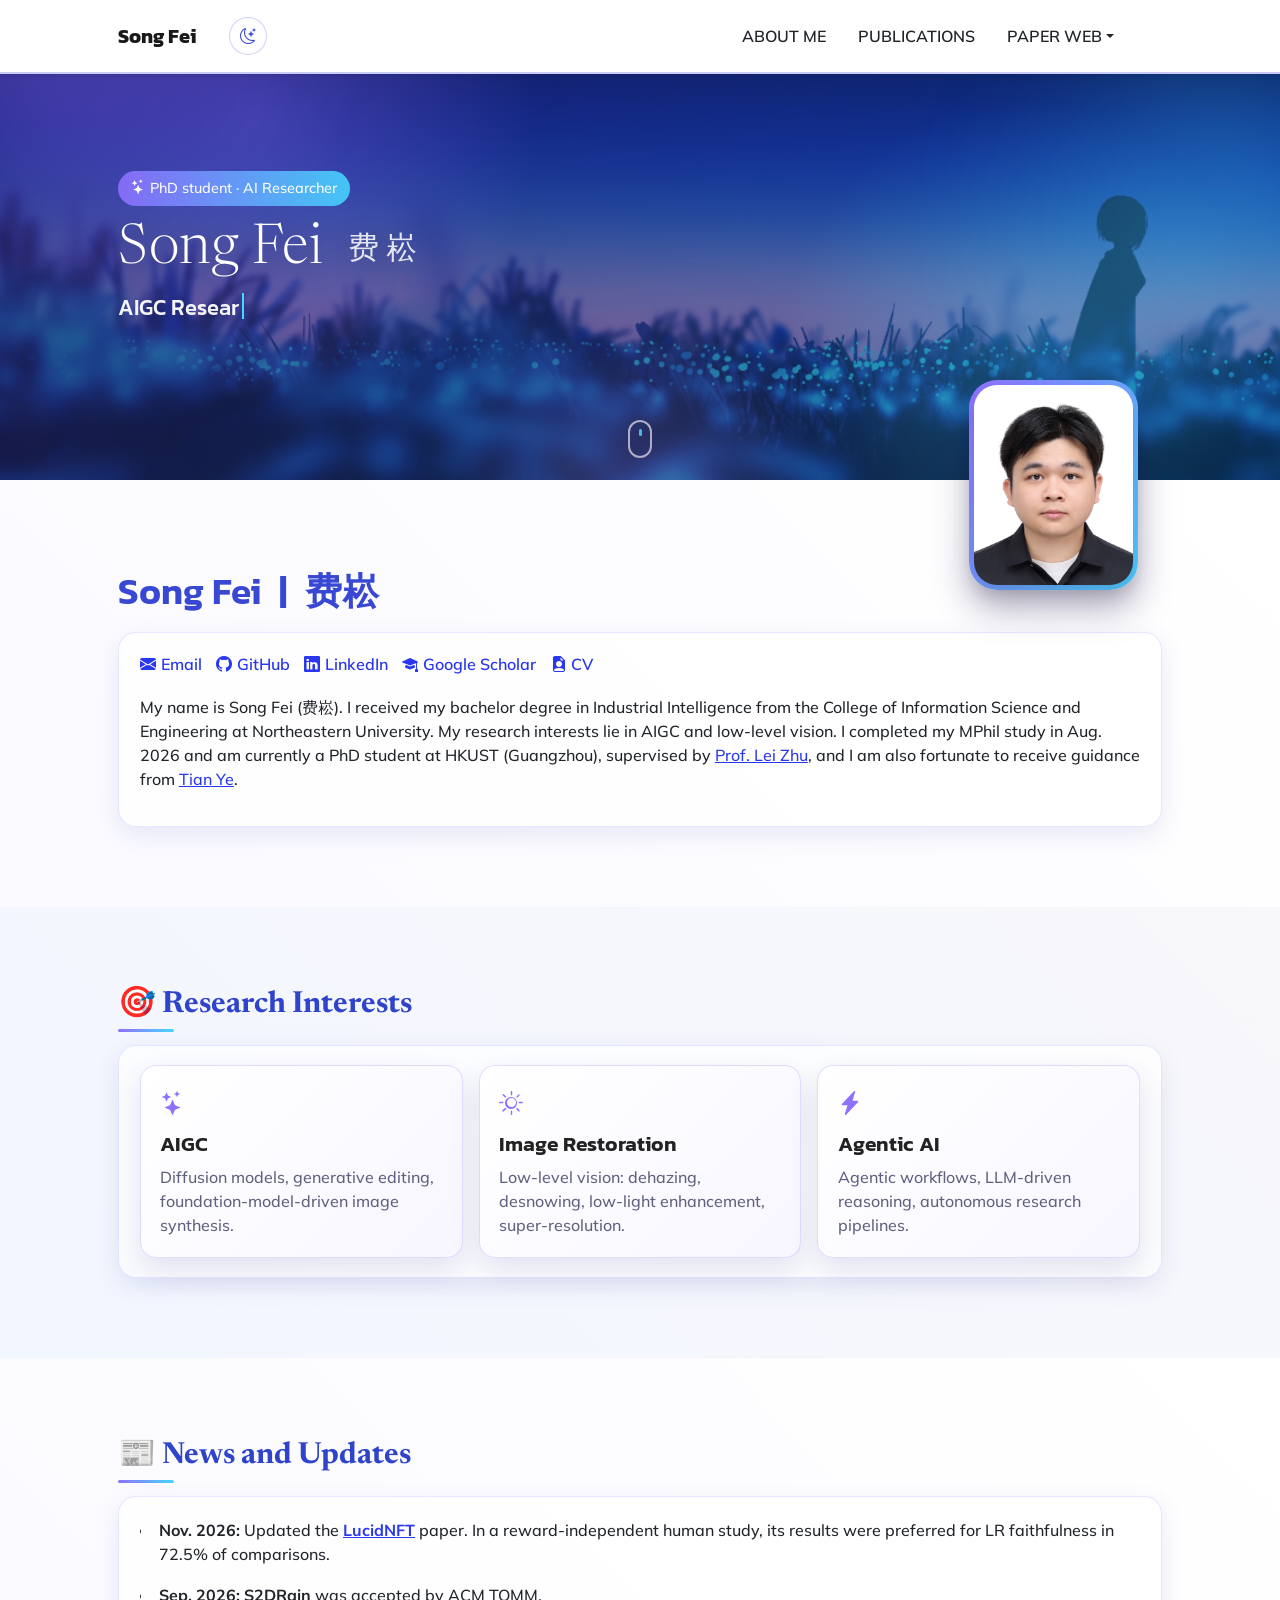
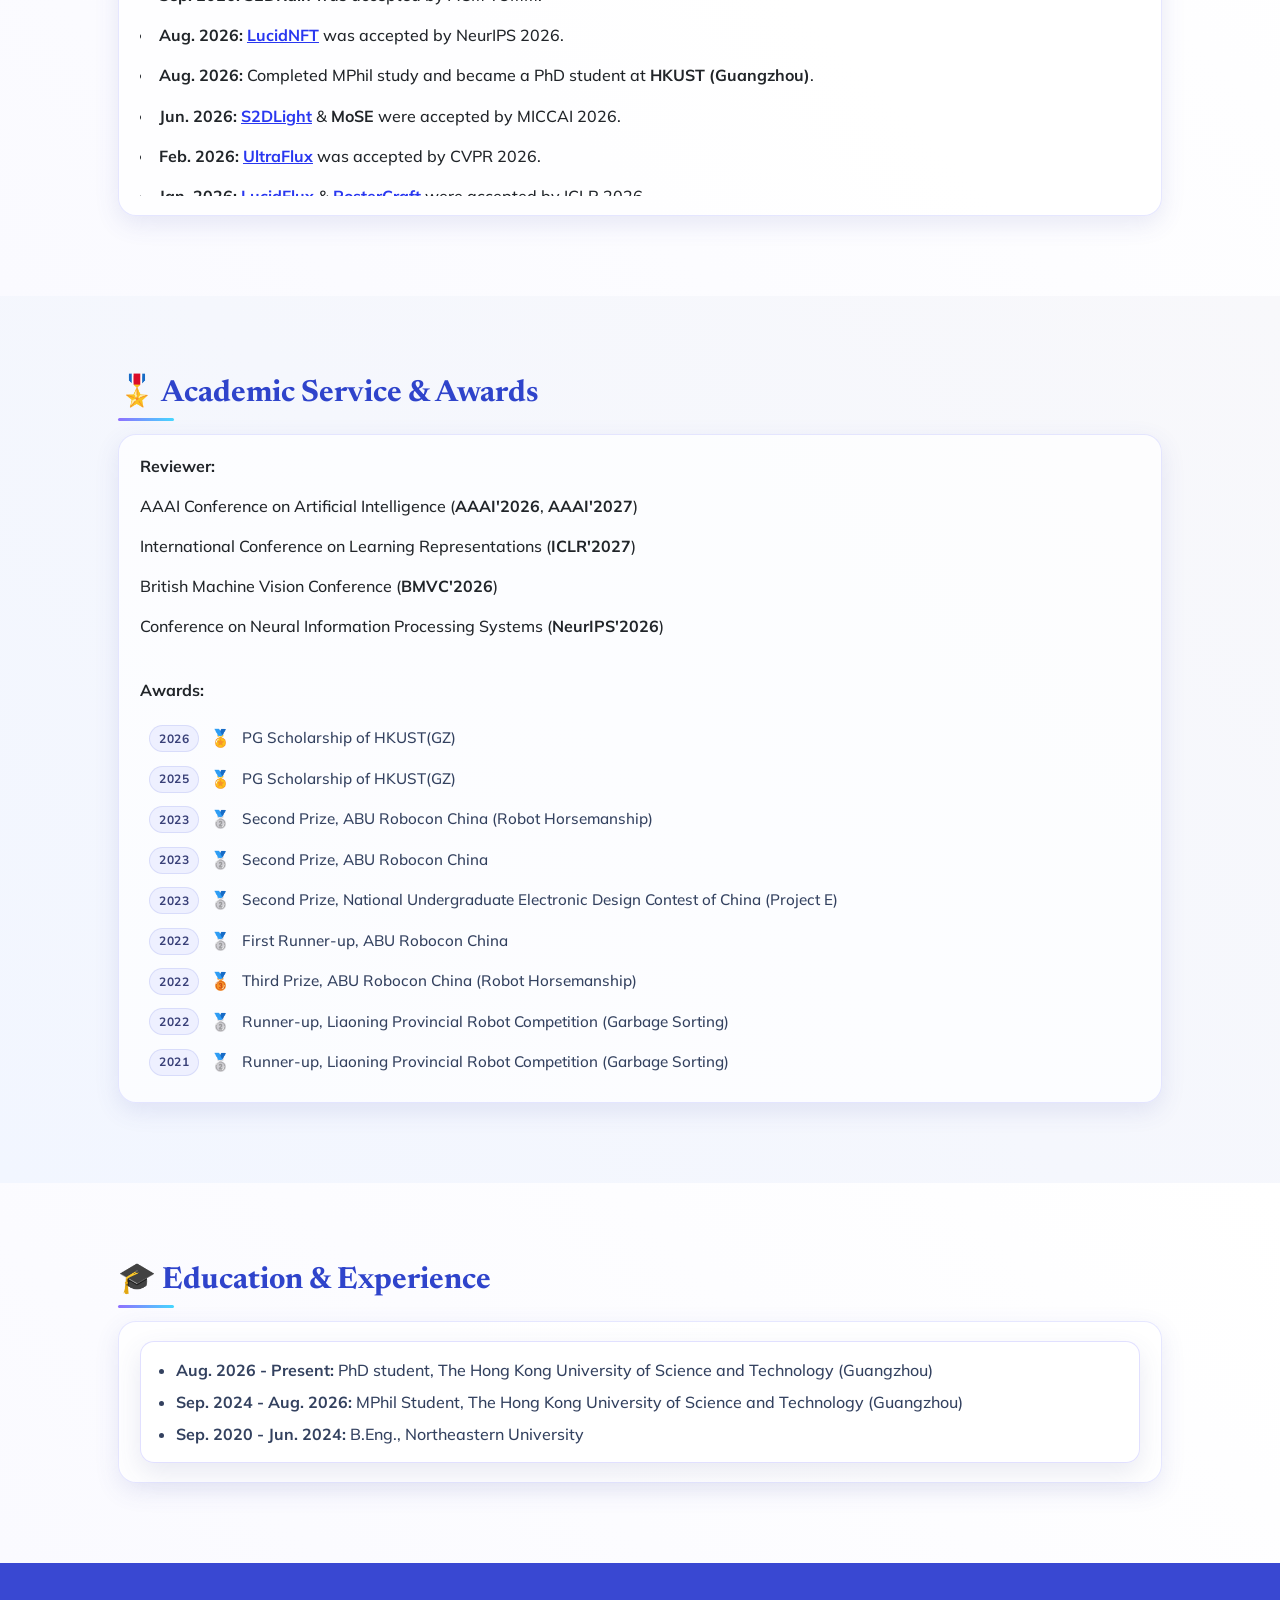
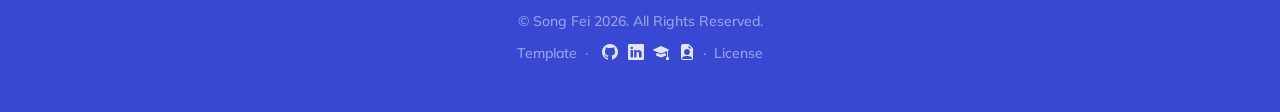
==== commit a668d635: "Revert homepage to ddf1ac7 (Add LinkedIn to homepage links) Reverts 75a799b, c690eec, c2fb88e and 67" ====
--- a/index.html
+++ b/index.html
@@ -20,7 +20,9 @@
     <link href="https://cdn.jsdelivr.net/npm/bootstrap-icons@1.5.0/font/bootstrap-icons.css" rel="stylesheet" />
 
     <link rel="preconnect" href="https://fonts.gstatic.com" />
-    <link href="https://fonts.googleapis.com/css2?family=DM+Sans:wght@400;500;600;700&amp;family=IBM+Plex+Mono:wght@400;500;600&amp;family=Space+Grotesk:wght@400;500;600;700&amp;display=swap" rel="stylesheet" />
+    <link href="https://fonts.googleapis.com/css2?family=Newsreader:ital,wght@0,600;1,600&amp;display=swap" rel="stylesheet" />
+    <link href="https://fonts.googleapis.com/css2?family=Mulish:ital,wght@0,300;0,500;0,600;0,700;1,300;1,500;1,600;1,700&amp;display=swap" rel="stylesheet" />
+    <link href="https://fonts.googleapis.com/css2?family=Kanit:ital,wght@0,400;1,400&amp;display=swap" rel="stylesheet" />
 
     <link type="text/css" href="static/css/styles.css" rel="stylesheet" />
     <link type="text/css" href="static/css/main.css" rel="stylesheet" />
@@ -34,22 +36,23 @@
 </head>
 
 <body id="page-top" class="page-shell">
-    <a class="skip-link" href="#main-content">Skip to content</a>
-    <nav class="header navbar navbar-expand-lg fixed-top" id="mainNav" aria-label="Main navigation">
-        <div class="container px-5">
-            <a class="navbar-brand brand-lockup" href="index.html#page-top"><span id="page-top-title" class="brand-name"></span></a>
+    <nav class="header navbar navbar-expand-lg navbar-light fixed-top shadow-sm" id="mainNav">
+        <div class="container px-5">
+            <a id="page-top-title" class="navbar-brand fw-bold" href="index.html"></a>
+            <button id="theme-toggle" class="theme-toggle" type="button" aria-label="Toggle dark mode" title="Toggle dark mode">
+                <i class="bi bi-moon-stars theme-icon-dark"></i>
+                <i class="bi bi-sun theme-icon-light"></i>
+            </button>
             <button class="navbar-toggler" type="button" data-bs-toggle="collapse" data-bs-target="#navbarResponsive"
                 aria-controls="navbarResponsive" aria-expanded="false" aria-label="Toggle navigation">
-                <span class="menu-label">MENU</span><i class="bi bi-list"></i>
+                MENU <i class="bi-list"></i>
             </button>
             <div class="collapse navbar-collapse" id="navbarResponsive">
-                <ul class="navbar-nav ms-auto my-3 my-lg-0">
-                    <li class="nav-item"><a class="nav-link" href="#home">About</a></li>
-                    <li class="nav-item"><a class="nav-link" href="#news">News</a></li>
-                    <li class="nav-item"><a class="nav-link" href="#featured">Selected work</a></li>
-                    <li class="nav-item"><a class="nav-link" href="#publications">Publications</a></li>
+                <ul class="navbar-nav ms-auto me-4 my-3 my-lg-0">
+                    <li class="nav-item"><a class="nav-link me-lg-3" href="index.html#home">ABOUT ME</a></li>
+                    <li class="nav-item"><a class="nav-link me-lg-3" href="index.html?view=publications#publications">PUBLICATIONS</a></li>
                     <li class="nav-item dropdown">
-                        <a class="nav-link dropdown-toggle" href="#" id="paperWebDropdownIndex" role="button" data-bs-toggle="dropdown" aria-expanded="false">Paper sites</a>
+                        <a class="nav-link dropdown-toggle me-lg-3" href="#" id="paperWebDropdownIndex" role="button" data-bs-toggle="dropdown" aria-expanded="false">PAPER WEB</a>
                         <ul class="dropdown-menu dropdown-menu-end" aria-labelledby="paperWebDropdownIndex">
                             <li><a class="dropdown-item" href="https://w2genai-lab.github.io/LucidNFT/" target="_blank">LucidNFT</a></li>
                             <li><a class="dropdown-item" href="https://w2genai-lab.github.io/UltraFlux/" target="_blank">UltraFlux</a></li>
@@ -62,65 +65,87 @@
                         </ul>
                     </li>
                 </ul>
-                <a class="nav-contact" href="mailto:sfei285@connect.hkust-gz.edu.cn">Let's connect <i class="bi bi-arrow-up-right"></i></a>
-                <button id="theme-toggle" class="theme-toggle" type="button" aria-label="Toggle color theme" title="Toggle color theme">
-                    <i class="bi bi-sun theme-icon-light"></i>
-                    <i class="bi bi-moon-stars theme-icon-dark"></i>
-                </button>
             </div>
         </div>
     </nav>
 
-    <main id="main-content">
-    <section class="top-section fancy-hero" id="top">
-        <div class="hero-grid" aria-hidden="true"></div>
-        <div class="container px-5 hero-layout">
-            <div class="hero-copy">
-                <p class="hero-eyebrow"><span class="live-dot"></span> PHD RESEARCHER <span class="eyebrow-divider">/</span> HKUST (GUANGZHOU)</p>
-                <h1 class="hero-name">Song Fei<span class="hero-period">.</span><span class="hero-name-cn">费崧</span></h1>
-                <p class="hero-description">I am a PhD student at HKUST (Guangzhou) working on generative AI and low-level vision. My research focuses on image synthesis, restoration, and super-resolution.</p>
-                <div class="hero-actions">
-                    <a class="button-primary" href="#publications">View publications <i class="bi bi-arrow-up-right"></i></a>
-                    <a class="button-text" href="mailto:sfei285@connect.hkust-gz.edu.cn">Email me <i class="bi bi-arrow-up-right"></i></a>
-                </div>
-                <div class="hero-socials" aria-label="Profiles">
-                    <a href="https://scholar.google.com/citations?user=3Kj6HaoAAAAJ" target="_blank" rel="noopener noreferrer"><i class="bi bi-mortarboard-fill"></i> Scholar</a>
-                    <a href="https://github.com/FeiSong123" target="_blank" rel="noopener noreferrer"><i class="bi bi-github"></i> GitHub</a>
-                    <a href="https://www.linkedin.com/in/song-fei-24104a406/" target="_blank" rel="noopener noreferrer"><i class="bi bi-linkedin"></i> LinkedIn</a>
-                    <a href="static/assets/CV.pdf" target="_blank" rel="noopener noreferrer"><i class="bi bi-file-earmark-person-fill"></i> CV</a>
-                </div>
-            </div>
-            <div class="hero-portrait">
-                <div class="portrait-orbit" aria-hidden="true"></div>
-                <div class="portrait-frame"><img src="static/assets/img/photo.jpg" alt="Portrait of Song Fei"></div>
-            </div>
-        </div>
-        <a class="scroll-hint" href="#home" aria-label="Scroll to about section"><i class="bi bi-arrow-down"></i></a>
-    </section>
-
-    <section class="section-shell about-section" id="home">
-        <div class="container px-5">
-            <div class="section-heading"><div><h2>About Me</h2></div></div>
-            <div class="home-layout">
-                <div class="about-facts">
-                    <div><span>NOW</span><strong>PhD student</strong><small>HKUST (Guangzhou)</small></div>
-                    <div><span>EDUCATION</span><strong>MPhil · B.Eng.</strong><small>HKUST(GZ) · Northeastern University</small></div>
-                    <div><span>RESEARCH</span><strong>Generative vision</strong><small>Image synthesis &amp; restoration</small></div>
-                </div>
+    <section class="top-section fancy-hero" style="background-image: url('static/assets/img/background.jpeg');">
+        <div class="hero-aurora" aria-hidden="true">
+            <span class="aurora-blob blob-1"></span>
+            <span class="aurora-blob blob-2"></span>
+            <span class="aurora-blob blob-3"></span>
+        </div>
+        <div class="top-section-content">
+            <div class="container px-5 hero-content">
+                <p class="hero-chip"><i class="bi bi-stars"></i> PhD student &middot; AI Researcher</p>
+                <h1 class="text-white display-4 lh-1 hero-name">Song Fei <span class="hero-name-cn">费崧</span></h1>
+                <div class="hero-typing" aria-label="Research interests">
+                    <span id="typewriter-text"></span><span class="typewriter-cursor" aria-hidden="true"></span>
+                </div>
+            </div>
+        </div>
+        <a class="scroll-hint" href="#home" aria-label="Scroll down"><span class="mouse"><span class="wheel"></span></span></a>
+    </section>
+
+    <div class="container px-5 profile-photo-container">
+        <div id="avatar">
+            <span class="avatar-ring"><img class="shadow profile-photo" src="static/assets/img/photo.jpg" alt="Song Fei Profile Photo"></span>
+        </div>
+    </div>
+
+    <section class="bg-gradient-primary-to-secondary-light mt5 md5" id="home">
+        <div class="container px-5">
+            <header>
+                <h2 id="home-subtitle"></h2>
+            </header>
+            <main class="home-layout">
                 <div class="main-content">
+                    <p class="about-links-inline">
+                        <a href="mailto:sfei285@connect.hkust-gz.edu.cn" target="_blank"><i class="bi bi-envelope-fill"></i> Email</a>
+                        <a href="https://github.com/FeiSong123" target="_blank"><i class="bi bi-github"></i> GitHub</a>
+                        <a href="https://www.linkedin.com/in/song-fei-24104a406/" target="_blank" rel="noopener noreferrer"><i class="bi bi-linkedin"></i> LinkedIn</a>
+                        <a href="https://scholar.google.com/citations?user=3Kj6HaoAAAAJ" target="_blank"><i class="bi bi-mortarboard-fill"></i> Google Scholar</a>
+                        <a href="static/assets/CV.pdf" target="_blank"><i class="bi bi-file-earmark-person-fill"></i> CV</a>
+                    </p>
                     <div id="home-md" data-md-section="home"></div>
                 </div>
-            </div>
-        </div>
-    </section>
-
-    <section class="section-shell news-section-wrap" id="news">
-        <div class="container px-5">
-            <div class="section-heading"><div><h2>News</h2></div></div>
-            <div class="main-content">
+            </main>
+        </div>
+    </section>
+
+    <section class="bg-gradient-primary-to-secondary-gray mt5 md5" id="interests">
+        <div class="container px-5">
+            <h2 class="panel-title-blue">🎯 Research Interests</h2>
+            <main class="main-content">
+                <div class="quick-nav-grid">
+                    <a class="quick-nav-card" href="index.html?view=publications#publications">
+                        <i class="bi bi-stars"></i>
+                        <h3>AIGC</h3>
+                        <p>Diffusion models, generative editing, foundation-model-driven image synthesis.</p>
+                    </a>
+                    <a class="quick-nav-card" href="index.html?view=publications#publications">
+                        <i class="bi bi-brightness-high"></i>
+                        <h3>Image Restoration</h3>
+                        <p>Low-level vision: dehazing, desnowing, low-light enhancement, super-resolution.</p>
+                    </a>
+                    <a class="quick-nav-card" href="https://github.com/FeiSong123" target="_blank" rel="noopener noreferrer">
+                        <i class="bi bi-lightning-charge-fill"></i>
+                        <h3>Agentic AI</h3>
+                        <p>Agentic workflows, LLM-driven reasoning, autonomous research pipelines.</p>
+                    </a>
+                </div>
+            </main>
+        </div>
+    </section>
+
+    <section class="bg-gradient-primary-to-secondary-light mt5 md5" id="news">
+        <div class="container px-5">
+            <h2 class="panel-title-blue">📰 News and Updates</h2>
+            <main class="main-content">
                 <div class="news-section fade-in">
                     <div class="scrollable-news">
                         <ul>
+                            <li><strong>Nov. 2026: </strong> Updated the <a href="https://arxiv.org/abs/2603.05947" target="_blank"><strong>LucidNFT</strong></a> paper. In a reward-independent human study, its results were preferred for LR faithfulness in 72.5% of comparisons.</li>
                             <li><strong>Sep. 2026: </strong> <strong>S2DRain</strong> was accepted by ACM TOMM.</li>
                             <li><strong>Aug. 2026: </strong> <a href="https://w2genai-lab.github.io/LucidNFT/" target="_blank"><strong>LucidNFT</strong></a> was accepted by NeurIPS 2026.</li>
                             <li><strong>Aug. 2026: </strong> Completed MPhil study and became a PhD student at <strong>HKUST (Guangzhou)</strong>.</li>
@@ -134,84 +159,14 @@
                         </ul>
                     </div>
                 </div>
-            </div>
-        </div>
-    </section>
-
-    <div class="venue-rail" aria-label="Research venues"><div class="venue-rail-inner"><span>NEURIPS 2026</span><span class="rail-symbol">✳</span><span>CVPR 2026</span><span class="rail-symbol">✳</span><span>ICLR 2026</span><span class="rail-symbol">✳</span><span>ICCV 2025</span><span class="rail-symbol">✳</span><span>MICCAI 2026</span></div></div>
-
-    <section class="section-shell featured-section" id="featured">
-        <div class="container px-5">
-            <div class="section-heading"><div><h2>Selected Work</h2></div><a class="section-link" href="#publications">All publications <i class="bi bi-arrow-up-right"></i></a></div>
-            <div id="featured-projects" class="featured-grid" aria-live="polite"></div>
-        </div>
-    </section>
-
-
-
-    <section class="section-shell interests-section" id="interests">
-        <div class="container px-5">
-            <div class="section-heading"><div><h2>Research Interests</h2></div></div>
-            <div class="main-content">
-                <div class="quick-nav-grid">
-                    <a class="quick-nav-card" href="#publications">
-                        <i class="bi bi-stars"></i>
-                        <h3>AIGC</h3>
-                        <p>Diffusion models, generative editing, foundation-model-driven image synthesis.</p>
-                    </a>
-                    <a class="quick-nav-card" href="#publications">
-                        <i class="bi bi-brightness-high"></i>
-                        <h3>Image Restoration</h3>
-                        <p>Low-level vision: dehazing, desnowing, low-light enhancement, super-resolution.</p>
-                    </a>
-                    <a class="quick-nav-card" href="https://github.com/FeiSong123" target="_blank" rel="noopener noreferrer">
-                        <i class="bi bi-lightning-charge-fill"></i>
-                        <h3>Agentic AI</h3>
-                        <p>Agentic workflows, LLM-driven reasoning, autonomous research pipelines.</p>
-                    </a>
-                </div>
-            </div>
-        </div>
-    </section>
-
-    <section class="section-shell publications-section" id="publications">
-        <div class="container px-5">
-            <div class="section-heading"><div><h2>Publications</h2></div></div>
-            <div class="intro-counters">
-                <div class="counter-card">
-                    <div class="counter-value" data-counter="cv">0</div>
-                    <div class="counter-label">CVPR / ICCV / ECCV</div>
-                </div>
-                <div class="counter-card">
-                    <div class="counter-value" data-counter="ml">0</div>
-                    <div class="counter-label">NeurIPS / ICLR / ICML</div>
-                </div>
-                <div class="counter-card">
-                    <div class="counter-value" data-counter="med">0</div>
-                    <div class="counter-label">MICCAI</div>
-                </div>
-                <div class="counter-card">
-                    <div class="counter-value" data-counter="projects">0</div>
-                    <div class="counter-label">OPEN PROJECTS</div>
-                </div>
-            </div>
-            <div class="pub-toolbar">
-                <div class="pub-search">
-                    <i class="bi bi-search"></i>
-                    <input id="pub-search-input" type="search" placeholder="Search by title or author…" aria-label="Search publications" autocomplete="off" />
-                </div>
-                <div id="pub-filter-chips" class="pub-filter-chips" role="group" aria-label="Filter by venue"></div>
-            </div>
-            <div id="publications-list" class="main-content publication-list" data-source="yaml"></div>
-        </div>
-    </section>
-
-
-
-    <section class="section-shell service-section-wrap" id="awards">
-        <div class="container px-5">
-            <div class="section-heading"><div><h2>Academic Service &amp; Awards</h2></div></div>
-            <div class="main-content">
+            </main>
+        </div>
+    </section>
+
+    <section class="bg-gradient-primary-to-secondary-gray mt5 md5" id="awards">
+        <div class="container px-5">
+            <h2 class="panel-title-blue">🎖️ Academic Service &amp; Awards</h2>
+            <main class="main-content">
                 <div class="service-section fade-in">
                     <div class="service-card">
                         <p><strong>Reviewer:</strong></p>
@@ -283,14 +238,14 @@
                         </div>
                     </div>
                 </div>
-            </div>
-        </div>
-    </section>
-
-    <section class="section-shell timeline-section" id="education-experience">
-        <div class="container px-5">
-            <div class="section-heading"><div><h2>Education &amp; Experience</h2></div></div>
-            <div class="main-content">
+            </main>
+        </div>
+    </section>
+
+    <section class="bg-gradient-primary-to-secondary-light mt5 md5" id="education-experience">
+        <div class="container px-5">
+            <h2 class="panel-title-blue">🎓 Education &amp; Experience</h2>
+            <main class="main-content">
                 <div class="experience-card">
                     <ul class="experience-list">
                         <!-- <li><strong>Dec. 2025 - Jun. 2026:</strong> Research Intern, OPPO Research Institute</li> -->
@@ -299,25 +254,57 @@
                         <li><strong>Sep. 2020 - Jun. 2024:</strong> B.Eng., Northeastern University</li>
                     </ul>
                 </div>
-            </div>
-        </div>
-    </section>
-
-
-
-    </main>
-
-    <footer class="site-footer">
-        <div class="container px-5">
-            <div class="footer-top"><p>Song Fei <em>费崧</em></p><a href="mailto:sfei285@connect.hkust-gz.edu.cn">Email me <i class="bi bi-arrow-up-right"></i></a></div>
-            <div class="footer-bottom">
-                <div id="copyright-text"></div>
+            </main>
+        </div>
+    </section>
+
+    <section class="bg-gradient-primary-to-secondary-light mt5 md5 publications-hidden" id="publications">
+        <div class="container px-5">
+            <h2 class="panel-title-blue">📚 Publications</h2>
+            <div class="intro-counters">
+                <div class="counter-card">
+                    <div class="counter-value" data-counter="cv">0</div>
+                    <div class="counter-label">CVPR / ICCV / ECCV</div>
+                </div>
+                <div class="counter-card">
+                    <div class="counter-value" data-counter="ml">0</div>
+                    <div class="counter-label">NeurIPS / ICLR / ICML</div>
+                </div>
+                <div class="counter-card">
+                    <div class="counter-value" data-counter="ai">0</div>
+                    <div class="counter-label">AAAI / IJCAI / ACM MM</div>
+                </div>
+                <div class="counter-card">
+                    <div class="counter-value" data-counter="med">0</div>
+                    <div class="counter-label">MICCAI</div>
+                </div>
+            </div>
+            <div class="pub-toolbar">
+                <div class="pub-search">
+                    <i class="bi bi-search"></i>
+                    <input id="pub-search-input" type="search" placeholder="Search by title or author…" aria-label="Search publications" autocomplete="off" />
+                </div>
+                <div id="pub-filter-chips" class="pub-filter-chips" role="group" aria-label="Filter by venue"></div>
+            </div>
+            <main id="publications-list" class="main-content publication-list" data-source="yaml"></main>
+
+                
+        </div>
+    </section>
+
+    <footer class="bg-bottom text-center py-5">
+        <div class="container px-5">
+            <div class="text-white-50 small">
+                <div id="copyright-text" class="mb-2"></div>
+                <a id="template-credit" href="https://github.com/Yixin0313/personal-homepage-template" target="_blank"></a>
+                <span class="mx-1">&middot;</span>
                 <span class="footer-icons">
                     <a class="footer-icon-link" id="github-link" href="https://github.com/FeiSong123" target="_blank" aria-label="GitHub"><i class="bi bi-github"></i></a>
                     <a class="footer-icon-link" id="linkedin-link" href="https://www.linkedin.com/in/song-fei-24104a406/" target="_blank" rel="noopener noreferrer" aria-label="LinkedIn"><i class="bi bi-linkedin"></i></a>
                     <a class="footer-icon-link" id="scholar-link" href="https://scholar.google.com/citations?user=3Kj6HaoAAAAJ" target="_blank" aria-label="Google Scholar"><i class="bi bi-mortarboard-fill"></i></a>
                     <a class="footer-icon-link" id="cv-link" href="static/assets/CV.pdf" target="_blank" aria-label="CV"><i class="bi bi-file-earmark-person-fill"></i></a>
                 </span>
+                <span class="mx-1">&middot;</span>
                 <a id="license-link" href="https://github.com/FeiSong123/FeiSong123.github.io/blob/main/LICENSE">License</a>
             </div>
         </div>
--- a/static/css/main.css
+++ b/static/css/main.css
@@ -1,321 +1,1296 @@
-:root { color-scheme: light; }
-* { box-sizing: border-box; }
-html { scroll-behavior: smooth; scroll-padding-top: 86px; }
-body.page-shell {
-    --bg: #f7f7f2;
-    --surface: #ffffff;
-    --surface-soft: #f0f1ec;
-    --ink: #202435;
-    --muted: #667080;
-    --line: #dfe2de;
-    --accent: #5d50df;
-    --accent-soft: #efedff;
-    --accent-dark: #3930a5;
-    --shadow: 0 22px 65px rgba(33, 39, 63, .09);
+@import "./styles.css";
+
+
+:root{
+    --h-title-color:#3948d2;
+    --hero-accent: #8f70ff;
+    --hero-accent-2: #45d7ff;
+    --glass-bg: rgba(255, 255, 255, 0.68);
+    --card-border: rgba(104, 99, 255, 0.2);
+    /* Publications 图片宽度：可选 220px / 240px / 260px / 280px */
+    --paper-thumb-width: 260px;
+}
+
+.header {
+    border-bottom: solid 2px rgba(41, 55, 240, 0.25);
+    backdrop-filter: blur(10px);
+    background: rgba(255, 255, 255, 0.88);
+    z-index: 10000;
+}
+
+.bg-bottom {
+    background-color: var(--h-title-color);
+}
+
+.top-section {
+    position: relative;
+    padding: 9rem 0 6.5rem;
+    background-position: center;
+    background-size: cover;
+    height: 26rem;
+}
+
+.top-section h2 {
+    font-weight: 400;
+}
+
+.top-section .top-section-content {
+    position: relative;
+    z-index: 1;
+}
+
+.top-section:before {
+    content: "";
+    position: absolute;
+    top: 0;
+    left: 0;
+    width: 100%;
+    height: 100%;
+    background: linear-gradient(135deg, rgba(34, 24, 90, 0.68), rgba(12, 70, 111, 0.45));
+}
+
+.fancy-hero::after {
+    content: "";
+    position: absolute;
+    width: 100%;
+    height: 100%;
+    inset: 0;
+    background:
+        radial-gradient(circle at 20% 25%, rgba(143, 112, 255, 0.35), transparent 26%),
+        radial-gradient(circle at 80% 70%, rgba(69, 215, 255, 0.26), transparent 22%);
+    z-index: 0;
+}
+
+.hero-content {
+    position: relative;
+    z-index: 2;
+    margin-top: 2.2rem;
+}
+
+.small-hero {
+    height: 20rem;
+    padding: 8rem 0 4rem;
+}
+
+.hero-chip {
+    display: inline-flex;
+    align-items: center;
+    gap: 0.35rem;
+    padding: 0.4rem 0.8rem;
+    border-radius: 999px;
+    color: #fff;
+    background: linear-gradient(90deg, rgba(143, 112, 255, 0.88), rgba(69, 215, 255, 0.88));
+    font-size: 0.9rem;
+    margin-bottom: 1rem;
+}
+
+.hero-subtitle {
+    max-width: 48rem;
+    opacity: 0.95;
+}
+
+section header h2{
+    font-family: "Kanit", -apple-system, BlinkMacSystemFont, "Segoe UI", Roboto, "Helvetica Neue", Arial, sans-serif, "Apple Color Emoji", "Segoe UI Emoji", "Segoe UI Symbol", "Noto Color Emoji" !important;
+    color: var(--h-title-color);
+    font-size: 2.3rem;
+    line-height: 4rem;
+}
+
+section .main-body{
+    font-size: 1.3rem;
+    font-weight: 200;
+    line-height: 2.4rem;
+}
+
+
+.bg-gradient-primary-to-secondary-light {
+    background: linear-gradient(45deg, #fafaff, #ffffff) !important;
+}
+
+.bg-gradient-primary-to-secondary-gray {
+    background: linear-gradient(45deg, #f2f6ff, #f8f8fb) !important;
+}
+
+
+
+.on-top {
+    position: relative;
+    z-index: 10000;
+}
+
+.top-bg {
+    background-position: center;
+    background-size: fill;
+    width: 100%;
+    height: 100%;
+}
+
+.top-bg::before {
+    content: "";
+    position: absolute;
+    top: 0;
+    left: 0;
+    width: 100%;
+    height: 100%;
+    background: rgba(0, 0, 0, 0.4);
+}
+
+
+#avatar {
+    position: relative;
+    height: 0;
+    top:min(-65px,max(-100px,calc(-1*100vw/12)));
+    max-width: 55em;
+    margin: 0 1.5rem 0 0;
+    float: right;
+    z-index: 9000;
+}
+
+#avatar img {
+    height: max(130px,min(200px,calc(100vw/6)));
+    box-shadow: 0 18px 35px rgba(22, 16, 68, 0.24);
+    border: 4px solid rgba(255, 255, 255, 0.65);
+}
+
+@media screen and (max-width: 991px) {
+    #avatar {
+        margin: 0;
+    }
+}
+
+.page-shell {
+    background: linear-gradient(180deg, #fcfcff, #f8fbff 25%, #ffffff 100%);
+}
+
+.main-content {
+    background: var(--glass-bg);
+    border: 1px solid rgba(115, 120, 255, 0.18);
+    border-radius: 18px;
+    padding: 1.2rem 1.3rem;
+    box-shadow: 0 8px 25px rgba(74, 84, 170, 0.12);
+}
+
+.quick-nav-grid {
+    display: grid;
+    grid-template-columns: repeat(auto-fit, minmax(200px, 1fr));
+    gap: 1rem;
+}
+
+.quick-nav-card {
+    text-decoration: none;
+    color: #222;
+    padding: 1.2rem;
+    border-radius: 16px;
+    background: linear-gradient(135deg, #ffffff, #f8f6ff);
+    border: 1px solid var(--card-border);
+    box-shadow: 0 12px 28px rgba(69, 72, 141, 0.14);
+    transition: transform 0.2s ease, box-shadow 0.2s ease;
+}
+
+.quick-nav-card:hover {
+    transform: translateY(-5px);
+    box-shadow: 0 18px 30px rgba(67, 66, 161, 0.22);
+}
+
+.quick-nav-card i {
+    font-size: 1.5rem;
+    color: var(--hero-accent);
+}
+
+.quick-nav-card h3 {
+    margin-top: 0.7rem;
+    margin-bottom: 0.5rem;
+    font-family: "Kanit", sans-serif;
+    font-size: 1.3rem;
+}
+
+.quick-nav-card p {
     margin: 0;
-    overflow-x: hidden;
-    background: var(--bg);
-    color: var(--ink);
-    font-family: 'DM Sans', sans-serif;
-    font-size: 16px;
-    line-height: 1.65;
-    -webkit-font-smoothing: antialiased;
-}
-body.page-shell.dark {
-    --bg: #141821;
-    --surface: #1d2330;
-    --surface-soft: #242b38;
-    --ink: #f6f6f2;
-    --muted: #aeb7c7;
-    --line: #39414f;
-    --accent: #afa6ff;
-    --accent-soft: #282646;
-    --accent-dark: #d2cdff;
-    --shadow: 0 24px 70px rgba(0, 0, 0, .24);
-    color-scheme: dark;
-}
-body.page-shell::selection { background: #c9c4ff; color: #202435; }
-body.page-shell a { color: inherit; text-decoration: none; }
-body.page-shell a:focus-visible, body.page-shell button:focus-visible, body.page-shell input:focus-visible { outline: 3px solid var(--accent); outline-offset: 3px; }
-body.page-shell img { max-width: 100%; }
-.skip-link { position: fixed; z-index: 1200; top: -60px; left: 20px; padding: 9px 14px; border-radius: 8px; background: var(--ink); color: var(--bg) !important; font-size: 13px; }
-.skip-link:focus { top: 14px; }
-.container.px-5 { max-width: 1420px; padding-left: clamp(24px, 5vw, 76px) !important; padding-right: clamp(24px, 5vw, 76px) !important; }
-
-/* Navigation */
-#mainNav.header {
-    min-height: 78px;
-    background: rgba(247, 247, 242, .88);
-    border-bottom: 1px solid rgba(35, 40, 58, .08);
-    backdrop-filter: blur(22px);
-    -webkit-backdrop-filter: blur(22px);
-    transition: box-shadow .3s ease, background .3s ease;
-    z-index: 1000;
-}
-body.dark #mainNav.header { background: rgba(20, 24, 33, .9); border-bottom-color: rgba(255, 255, 255, .07); }
-#mainNav.scrolled { box-shadow: 0 10px 35px rgba(25, 31, 50, .06); }
-#mainNav .container { gap: 18px; }
-.brand-lockup { display: inline-flex; align-items: center; color: var(--ink) !important; padding: 0; white-space: nowrap; }
-.brand-name { font: 700 20px/1 'Space Grotesk', sans-serif; letter-spacing: -.045em; }
-#mainNav .navbar-nav { align-items: center; gap: clamp(12px, 1.7vw, 30px); }
-#mainNav .nav-link { color: var(--muted); font: 600 13px/1.4 'DM Sans', sans-serif; letter-spacing: -.01em; padding: 12px 0; transition: color .2s ease; }
-#mainNav .nav-link:hover, #mainNav .nav-link:focus { color: var(--accent); }
-#mainNav .dropdown-menu { background: var(--surface); border: 1px solid var(--line); border-radius: 14px; padding: 8px; box-shadow: var(--shadow); }
-#mainNav .dropdown-item { color: var(--ink); border-radius: 8px; font-size: 13px; padding: 8px 12px; }
-#mainNav .dropdown-item:hover { background: var(--accent-soft); color: var(--accent-dark); }
-.nav-contact { display: inline-flex; align-items: center; gap: 10px; margin-left: clamp(12px, 2vw, 34px); padding: 10px 16px; border: 1px solid var(--ink); border-radius: 100px; color: var(--ink) !important; white-space: nowrap; font-size: 13px; font-weight: 700; transition: background .2s ease, color .2s ease, transform .2s ease; }
-.nav-contact:hover { background: var(--ink); color: var(--bg) !important; transform: translateY(-2px); }
-.theme-toggle { display: grid; place-items: center; flex: 0 0 39px; height: 39px; margin-left: 4px; border: 1px solid var(--line); border-radius: 50%; background: transparent; color: var(--ink); font-size: 16px; transition: transform .25s ease, border-color .25s ease; }
-.theme-toggle:hover { transform: rotate(18deg); border-color: var(--accent); }
-.theme-icon-dark { display: none; }
-body.dark .theme-icon-light { display: none; }
-body.dark .theme-icon-dark { display: block; }
-#mainNav .navbar-toggler { border: 0; color: var(--ink); font: 600 12px 'IBM Plex Mono', monospace; letter-spacing: .08em; padding: 8px; }
-#mainNav .navbar-toggler i { margin-left: 8px; font-size: 20px; vertical-align: middle; }
-
-/* Hero */
-.top-section { position: relative; min-height: 760px; padding: 168px 0 100px; overflow: hidden; background: var(--bg); }
-.hero-grid { position: absolute; inset: 0; opacity: .58; pointer-events: none; background-image: linear-gradient(to right, rgba(95, 85, 155, .055) 1px, transparent 1px), linear-gradient(to bottom, rgba(95, 85, 155, .055) 1px, transparent 1px); background-size: 92px 92px; mask-image: linear-gradient(to right, transparent, #000 38%, #000 78%, transparent); }
-body.dark .hero-grid { opacity: .26; }
-.top-section::before { content: ''; position: absolute; top: -360px; right: -140px; width: 900px; height: 900px; border-radius: 50%; background: radial-gradient(circle, rgba(195, 186, 255, .45), rgba(220, 217, 255, .13) 46%, transparent 72%); pointer-events: none; }
-body.dark .top-section::before { background: radial-gradient(circle, rgba(89, 74, 170, .28), transparent 70%); }
-.hero-layout { position: relative; display: grid; grid-template-columns: 1.1fr .9fr; align-items: center; gap: clamp(30px, 5vw, 84px); min-height: 525px; }
-.hero-copy { position: relative; z-index: 2; padding-bottom: 30px; }
-.hero-eyebrow, .featured-venue { font-family: 'IBM Plex Mono', monospace; letter-spacing: .09em; }
-.hero-eyebrow { display: flex; align-items: center; gap: 13px; margin: 0 0 32px; color: var(--muted); font-size: 12px; font-weight: 600; }
-.live-dot { width: 8px; height: 8px; border-radius: 50%; background: #83cda9; box-shadow: 0 0 0 5px rgba(131, 205, 169, .16); animation: pulse 2.8s ease-in-out infinite; }
-.eyebrow-divider { color: var(--accent); font-weight: 700; }
-.hero-name { margin: 0; color: var(--ink); font: 700 clamp(65px, 6.5vw, 108px)/.99 'Space Grotesk', sans-serif; letter-spacing: -.085em; }
-.hero-name .hero-name-cn { display: block; margin-top: 13px; color: var(--accent); font: 500 .42em/1.08 'Space Grotesk', sans-serif; letter-spacing: .08em; }
-.hero-name .hero-period { color: #ff9777; }
-.hero-description { max-width: 600px; margin: 30px 0 0; color: var(--muted); font-size: clamp(17px, 1.28vw, 20px); line-height: 1.72; }
-.hero-description strong { color: var(--ink); font-weight: 700; }
-.hero-actions { display: flex; align-items: center; flex-wrap: wrap; gap: 24px; margin-top: 36px; }
-.button-primary { display: inline-flex; align-items: center; justify-content: center; gap: 32px; min-height: 52px; padding: 12px 22px; background: var(--ink); border-radius: 100px; color: var(--bg) !important; font-size: 14px; font-weight: 700; transition: transform .25s ease, box-shadow .25s ease; }
-.button-primary:hover { transform: translateY(-4px); box-shadow: 0 14px 25px rgba(33, 36, 53, .18); }
-.button-text { display: inline-flex; align-items: center; gap: 10px; color: var(--ink) !important; border-bottom: 1px solid var(--ink); padding: 5px 0; font-size: 14px; font-weight: 700; transition: gap .2s ease; }
-.button-text:hover { gap: 16px; }
-.hero-socials { display: flex; flex-wrap: wrap; gap: 8px; margin-top: 34px; padding-top: 20px; border-top: 1px solid var(--line); }
-.hero-socials a { display: inline-flex; align-items: center; gap: 7px; padding: 7px 12px; border: 1px solid var(--line); border-radius: 100px; background: var(--surface); color: var(--ink) !important; font: 700 12px 'DM Sans', sans-serif; transition: background .2s ease, border-color .2s ease; }
-.hero-socials a:hover { background: var(--accent-soft); border-color: var(--accent); }
-.hero-socials i { color: var(--accent); font-size: 14px; }
-.hero-portrait { position: relative; height: 555px; }
-.portrait-orbit { position: absolute; top: 39px; right: 5px; width: 490px; height: 480px; border: 1px solid rgba(92, 81, 210, .23); border-radius: 50%; transform: rotate(-16deg); animation: orbit-drift 14s ease-in-out infinite alternate; }
-.portrait-frame { position: absolute; inset: 15px 78px 20px 70px; overflow: hidden; border: 8px solid var(--surface); border-radius: 26px; background: #eef0f5; box-shadow: 0 36px 76px rgba(59, 50, 112, .19); transform: rotate(2deg); transition: transform .45s ease; }
-.hero-portrait:hover .portrait-frame { transform: rotate(0deg) translateY(-5px); }
-.portrait-frame img { width: 100%; height: 100%; object-fit: cover; object-position: center top; filter: saturate(.9); }
-.scroll-hint { position: absolute; bottom: 24px; left: 50%; display: inline-flex; align-items: center; gap: 15px; transform: translateX(-50%); color: var(--muted) !important; font: 600 10px 'IBM Plex Mono', monospace; letter-spacing: .1em; }
-.scroll-hint i { font-size: 17px; color: var(--accent); animation: nudge-down 2s ease-in-out infinite; }
-.venue-rail { overflow: hidden; background: #24263d; color: #f8f8f3; }
-.venue-rail-inner { display: flex; align-items: center; justify-content: space-between; gap: 24px; max-width: 1330px; margin: auto; padding: 18px 38px; white-space: nowrap; font: 600 12px 'IBM Plex Mono', monospace; letter-spacing: .08em; }
-.rail-symbol { color: #b1aaff; font-size: 14px; }
-
-/* Shared section language */
-.section-shell { padding: 105px 0; scroll-margin-top: 80px; }
-.section-heading { display: flex; align-items: end; justify-content: space-between; gap: 30px; margin-bottom: 42px; }
-.section-heading h2 { margin: 0; color: var(--ink); font: 600 clamp(39px, 4.2vw, 64px)/1.08 'Space Grotesk', sans-serif; letter-spacing: -.065em; }
-.section-heading h2 em { color: var(--accent); font-style: normal; }
-.section-link { display: inline-flex; gap: 13px; align-items: center; flex: 0 0 auto; color: var(--ink) !important; font-weight: 700; font-size: 14px; border-bottom: 1px solid var(--line); padding-bottom: 6px; }
-.section-link:hover { color: var(--accent) !important; border-color: var(--accent); }
-.reveal { opacity: 0; transform: translateY(25px); transition: opacity .7s ease, transform .7s ease; }
-.reveal.revealed { opacity: 1; transform: none; }
-
-/* Selected work */
-.featured-section { background: var(--bg); }
-.featured-grid { display: grid; grid-template-columns: repeat(3, minmax(0, 1fr)); gap: 22px; }
-.featured-card { display: block; min-width: 0; overflow: hidden; background: var(--surface); border: 1px solid var(--line); border-radius: 19px; box-shadow: 0 6px 20px rgba(36, 40, 69, .025); transition: transform .3s ease, box-shadow .3s ease, border-color .3s ease; }
-.featured-card:hover { transform: translateY(-8px); box-shadow: var(--shadow); border-color: rgba(93, 80, 223, .36); }
-.featured-image { position: relative; display: block; aspect-ratio: 1.6; overflow: hidden; background: var(--surface-soft); }
-.featured-image img { width: 100%; height: 100%; object-fit: cover; object-position: center top; transition: transform .6s ease; }
-.featured-card:hover .featured-image img { transform: scale(1.055); }
-.featured-card:nth-child(2) .featured-image img { object-position: left top; }
-.featured-copy { position: relative; display: flex; flex-direction: column; min-height: 160px; padding: 24px 62px 25px 25px; }
-.featured-venue { margin-bottom: 9px; color: var(--accent); font-size: 10px; font-weight: 600; text-transform: uppercase; }
-.featured-copy strong { color: var(--ink); font: 700 28px/1.1 'Space Grotesk', sans-serif; letter-spacing: -.05em; }
-.featured-subtitle { margin-top: 8px; color: var(--muted); font-size: 13px; line-height: 1.45; display: -webkit-box; -webkit-line-clamp: 2; -webkit-box-orient: vertical; overflow: hidden; }
-.featured-arrow { position: absolute; top: 50%; right: 22px; display: grid; place-items: center; width: 34px; height: 34px; border: 1px solid var(--line); border-radius: 50%; color: var(--accent); transform: translateY(-50%); transition: background .2s, color .2s; }
-.featured-card:hover .featured-arrow { background: var(--accent); color: #fff; }
-
-/* About */
-.about-section { background: var(--surface); }
-.home-layout { display: grid; grid-template-columns: minmax(230px, 340px) minmax(0, 1fr); gap: clamp(40px, 7vw, 116px); align-items: center; }
-.about-facts { display: flex; flex-direction: column; justify-content: center; gap: 18px; padding: 28px 30px; border: 1px solid var(--line); border-radius: 18px; background: var(--bg); }
-.about-facts > div { display: flex; flex-direction: column; gap: 2px; padding: 0 0 18px; border-bottom: 1px solid var(--line); }
-.about-facts > div:last-child { padding-bottom: 0; border-bottom: 0; }
-.about-facts span { color: var(--accent); font: 600 10px 'IBM Plex Mono', monospace; letter-spacing: .09em; }
-.about-facts strong { color: var(--ink); font: 600 23px/1.25 'Space Grotesk', sans-serif; letter-spacing: -.03em; }
-.about-facts small { color: var(--muted); font-size: 12px; }
-.about-section .main-content { padding: 0; }
-#home-md p { max-width: 780px; margin: 0; color: var(--muted); font-size: clamp(17px, 1.25vw, 20px); line-height: 1.85; }
-#home-md a { color: var(--accent); text-decoration: underline; text-underline-offset: 4px; }
-
-/* Research directions */
-.interests-section { background: var(--bg); }
-.quick-nav-grid { display: grid; grid-template-columns: repeat(3, minmax(0, 1fr)); gap: 18px; }
-.quick-nav-card { position: relative; display: flex; flex-direction: column; min-height: 286px; padding: 28px; border: 1px solid var(--line); border-radius: 18px; background: var(--surface); transition: transform .3s, border-color .3s, box-shadow .3s; }
-.quick-nav-card:hover { transform: translateY(-6px); border-color: var(--accent); box-shadow: var(--shadow); }
-.quick-nav-card > i { align-self: flex-end; display: grid; place-items: center; width: 42px; height: 42px; border-radius: 12px; background: var(--accent-soft); color: var(--accent); font-size: 19px; }
-.quick-nav-card h3 { margin: auto 0 10px; color: var(--ink); font: 600 27px/1.1 'Space Grotesk', sans-serif; letter-spacing: -.045em; }
-.quick-nav-card p { margin: 0; max-width: 290px; color: var(--muted); font-size: 14px; line-height: 1.6; }
-
-/* Publications */
-.publications-section { background: var(--surface); }
-.intro-counters { display: grid; grid-template-columns: repeat(4, minmax(0, 1fr)); gap: 12px; margin-bottom: 30px; }
-.counter-card { padding: 20px 23px; border: 1px solid var(--line); border-radius: 13px; background: var(--bg); }
-.counter-value { color: var(--ink); font: 600 31px/1 'Space Grotesk', sans-serif; letter-spacing: -.055em; }
-.counter-label { margin-top: 7px; color: var(--muted); font: 600 10px/1.4 'IBM Plex Mono', monospace; letter-spacing: .065em; }
-.pub-toolbar { display: flex; align-items: center; justify-content: space-between; flex-wrap: wrap; gap: 16px; margin: 0 0 27px; }
-.pub-search { position: relative; flex: 1 1 250px; max-width: 360px; }
-.pub-search i { position: absolute; top: 50%; left: 16px; color: var(--muted); transform: translateY(-50%); }
-.pub-search input { width: 100%; height: 44px; padding: 0 16px 0 42px; border: 1px solid var(--line); border-radius: 100px; outline: none; background: var(--bg); color: var(--ink); font-size: 13px; }
-.pub-search input::placeholder { color: var(--muted); }
-.pub-search input:focus { border-color: var(--accent); }
-.pub-filter-chips { display: flex; flex-wrap: wrap; gap: 7px; }
-.filter-chip { padding: 8px 12px; border: 1px solid var(--line); border-radius: 100px; background: transparent; color: var(--muted); font: 600 11px 'DM Sans', sans-serif; transition: background .2s, color .2s, border-color .2s; }
-.filter-chip:hover { color: var(--accent); border-color: var(--accent); }
-.filter-chip.active { background: var(--ink); color: var(--bg); border-color: var(--ink); }
-.publication-list { display: grid; grid-template-columns: repeat(2, minmax(0, 1fr)); gap: 20px; }
-.paper-row { min-width: 0; overflow: hidden; border: 1px solid var(--line); border-radius: 17px; background: var(--bg); transition: box-shadow .3s, border-color .3s, transform .3s, opacity .7s; }
-.paper-row:hover { transform: translateY(-5px); border-color: rgba(93, 80, 223, .4); box-shadow: var(--shadow); }
-.paper-row.hidden { display: none; }
-.paper-thumb { display: block; overflow: hidden; aspect-ratio: 1.75; background: var(--surface-soft); }
-.paper-thumb img { width: 100%; height: 100%; object-fit: cover; object-position: center top; transition: transform .5s ease; }
-.paper-row:hover .paper-thumb img { transform: scale(1.035); }
-.paper-content { padding: 25px 26px 26px; }
-.paper-title { margin: 0 0 11px; color: var(--ink); font: 600 22px/1.27 'Space Grotesk', sans-serif; letter-spacing: -.045em; }
-.paper-title a:hover { color: var(--accent); }
-.paper-authors, .paper-author-notes { margin: 0 0 9px; color: var(--muted); font-size: 12px; line-height: 1.55; }
-.paper-authors strong { color: var(--ink); font-weight: 700; }
-.paper-author-notes { font-style: italic; }
-.paper-meta { display: flex; flex-wrap: wrap; gap: 7px; margin: 17px 0; }
-.paper-tag { display: inline-flex; gap: 5px; align-items: center; padding: 5px 9px; border-radius: 6px; background: var(--accent-soft); color: var(--accent-dark); font: 600 10px 'IBM Plex Mono', monospace; }
-.paper-actions { display: flex; align-items: center; flex-wrap: wrap; gap: 7px; }
-.paper-action { display: inline-flex; align-items: center; gap: 4px; padding: 6px 10px; border: 1px solid var(--line); border-radius: 6px; background: var(--surface); color: var(--ink) !important; font-size: 11px; font-weight: 700; cursor: pointer; }
-.paper-action:hover { border-color: var(--accent); color: var(--accent) !important; }
-.repo-stats-inline { display: inline-flex; align-items: center; gap: 5px; }
-.repo-stats-inline img { height: 19px; width: auto; }
-.empty-state { grid-column: 1 / -1; padding: 38px; border: 1px dashed var(--line); border-radius: 12px; color: var(--muted); text-align: center; }
-
-/* News and service */
-.news-section-wrap { background: var(--bg); }
-.news-section { border-top: 1px solid var(--line); }
-.scrollable-news { max-height: none; overflow: visible; }
-.scrollable-news ul { list-style: none; padding: 0; margin: 0; }
-.scrollable-news li { padding: 19px 12px; border-bottom: 1px solid var(--line); color: var(--muted); font-size: 15px; transition: padding-left .2s, background .2s; }
-.scrollable-news li:hover { padding-left: 22px; background: var(--surface); }
-.scrollable-news li > strong:first-child { display: inline-block; width: 124px; color: var(--accent); font: 600 12px 'IBM Plex Mono', monospace; vertical-align: baseline; }
-.scrollable-news li strong:not(:first-child) { color: var(--ink); }
-.scrollable-news li a { color: var(--ink); text-decoration: underline; text-underline-offset: 3px; }
-.scrollable-news li a:hover { color: var(--accent); }
-.service-section-wrap { background: var(--surface); }
-.service-card { display: grid; grid-template-columns: .7fr 1.3fr; column-gap: 8%; row-gap: 14px; padding: 34px; border: 1px solid var(--line); border-radius: 18px; }
-.service-card > p { margin: 0; color: var(--ink); font: 600 19px 'Space Grotesk', sans-serif; }
-.service-card > p:first-of-type { grid-column: 1; grid-row: 1; }
-.service-card > p:nth-of-type(2) { grid-column: 2; grid-row: 1; }
-.service-card > br { display: none; }
-.service-list { grid-column: 1; grid-row: 2; }
-.service-list p { margin: 0 0 10px; padding-left: 15px; border-left: 2px solid var(--accent); color: var(--muted); font-size: 14px; }
-.awards-list { grid-column: 2; grid-row: 2; display: grid; grid-template-columns: repeat(2, minmax(0, 1fr)); gap: 8px 18px; }
-.award-item { display: flex; align-items: flex-start; gap: 10px; padding: 9px 0; border-bottom: 1px solid var(--line); }
-.award-year { color: var(--accent); font: 600 11px 'IBM Plex Mono', monospace; }
-.award-medal { font-size: 15px; line-height: 1; }
-.award-content { color: var(--muted); font-size: 12px; line-height: 1.45; }
-.award-title { color: var(--ink); }
-.timeline-section { background: var(--bg); }
-.experience-card { padding: 0; }
-.experience-list { list-style: none; margin: 0; padding: 0; border-top: 1px solid var(--line); }
-.experience-list li { display: grid; grid-template-columns: 220px 1fr; gap: 20px; padding: 22px 10px; border-bottom: 1px solid var(--line); color: var(--muted); font-size: 15px; }
-.experience-list strong { color: var(--accent); font: 600 12px 'IBM Plex Mono', monospace; }
-
-/* Footer and utility controls */
-.site-footer { padding: 85px 0 30px; background: #24263d; color: #fff; }
-.footer-top { display: flex; align-items: end; justify-content: space-between; gap: 30px; padding-bottom: 63px; }
-.footer-top p { margin: 0; font: 600 clamp(43px, 5.5vw, 77px)/1.02 'Space Grotesk', sans-serif; letter-spacing: -.065em; }
-.footer-top em { color: #b4acff; font-style: normal; }
-.footer-top a { display: inline-flex; align-items: center; gap: 20px; padding: 12px 19px; border: 1px solid rgba(255,255,255,.55); border-radius: 100px; color: #fff !important; font-size: 14px; font-weight: 700; white-space: nowrap; }
-.footer-top a:hover { background: #fff; color: #24263d !important; }
-.footer-bottom { display: flex; align-items: center; gap: 22px; padding-top: 24px; border-top: 1px solid rgba(255,255,255,.2); color: rgba(255,255,255,.66); font-size: 12px; }
-.footer-icons { display: flex; align-items: center; gap: 13px; margin-left: auto; }
-.footer-icon-link { color: #fff !important; font-size: 17px; }
-.footer-icon-link:hover { color: #b4acff !important; }
-#license-link { color: rgba(255,255,255,.7) !important; }
-#license-link:hover { color: #fff !important; }
-.site-toast { position: fixed; z-index: 1100; left: 50%; bottom: 25px; max-width: calc(100vw - 30px); padding: 11px 17px; border-radius: 10px; background: var(--ink); color: var(--bg); font-size: 13px; transform: translate(-50%, 16px); opacity: 0; pointer-events: none; transition: opacity .25s, transform .25s; }
-.site-toast.show { transform: translate(-50%, 0); opacity: 1; }
-.back-to-top { position: fixed; z-index: 800; right: 22px; bottom: 22px; display: grid; place-items: center; width: 42px; height: 42px; border: 1px solid var(--line); border-radius: 50%; background: var(--surface); color: var(--ink); box-shadow: var(--shadow); opacity: 0; pointer-events: none; transform: translateY(12px); transition: opacity .25s, transform .25s; }
-.back-to-top.visible { opacity: 1; pointer-events: auto; transform: none; }
-
-@keyframes pulse { 50% { box-shadow: 0 0 0 9px rgba(131, 205, 169, .06); } }
-@keyframes orbit-drift { 50% { transform: rotate(-18deg) translate(8px, 2px); } }
-@keyframes nudge-down { 50% { transform: translateY(5px); } }
-
-@media (max-width: 1199px) {
-    .nav-contact { display: none; }
-    .hero-layout { grid-template-columns: 1fr .9fr; gap: 20px; }
-    .hero-name { font-size: clamp(61px, 6.6vw, 85px); }
-    .portrait-frame { inset: 26px 48px 25px 50px; }
-}
-@media (max-width: 991px) {
-    #mainNav .navbar-collapse { position: absolute; top: 70px; left: 0; right: 0; padding: 16px 26px 22px; background: var(--surface); border-bottom: 1px solid var(--line); box-shadow: var(--shadow); }
-    #mainNav .navbar-nav { align-items: flex-start; gap: 0; }
-    #mainNav .nav-link { padding: 10px 0; }
-    #mainNav .dropdown-menu { box-shadow: none; }
-    .nav-contact { display: none; }
-    .theme-toggle { position: absolute; right: 76px; top: 18px; }
-    .hero-layout { grid-template-columns: 1fr; }
-    .top-section { padding-top: 145px; min-height: 0; }
-    .hero-copy { padding-bottom: 0; }
-    .hero-name { font-size: clamp(65px, 10vw, 100px); }
-    .hero-portrait { width: min(580px, 100%); margin: 0 auto; }
-    .hero-socials { margin-top: 34px; }
-    .scroll-hint { display: none; }
-    .featured-grid { gap: 12px; }
-    .featured-copy { padding: 20px 47px 22px 19px; }
-    .featured-copy strong { font-size: 24px; }
-    .service-card { grid-template-columns: 1fr; }
-    .service-card > p:first-of-type, .service-card > p:nth-of-type(2), .service-list, .awards-list { grid-column: 1; grid-row: auto; }
-    .service-card > p:nth-of-type(2) { margin-top: 12px; }
-}
-@media (max-width: 760px) {
-    .top-section { padding: 130px 0 75px; }
-    .hero-eyebrow { flex-wrap: wrap; gap: 8px; margin-bottom: 24px; font-size: 10px; }
-    .hero-name { font-size: clamp(51px, 12.8vw, 80px); }
-    .hero-description { margin-top: 23px; font-size: 16px; }
-    .hero-actions { margin-top: 28px; gap: 18px; }
-    .hero-socials { gap: 8px; }
-    .hero-portrait { height: 435px; }
-    .portrait-frame { inset: 24px 62px 24px 62px; }
-    .portrait-orbit { top: 42px; right: 3px; width: 380px; height: 360px; }
-    .venue-rail-inner { width: max-content; gap: 20px; padding: 15px 23px; font-size: 10px; }
-    .section-shell { padding: 75px 0; }
-    .section-heading { display: block; margin-bottom: 30px; }
-    .section-heading h2 { font-size: clamp(37px, 8vw, 53px); }
-    .section-link { margin-top: 18px; }
-    .featured-grid, .quick-nav-grid, .publication-list { grid-template-columns: 1fr; }
-    .featured-image { aspect-ratio: 1.8; }
-    .featured-copy { min-height: 145px; }
-    .home-layout { grid-template-columns: 1fr; gap: 45px; }
-    .about-facts { max-width: 540px; }
-    .intro-counters { grid-template-columns: repeat(2, minmax(0, 1fr)); }
-    .pub-toolbar { align-items: stretch; }
-    .pub-search { max-width: none; flex-basis: 100%; }
-    .experience-list li { grid-template-columns: 1fr; gap: 7px; }
-    .footer-top, .footer-bottom { align-items: flex-start; flex-direction: column; }
-    .footer-icons { margin-left: 0; }
-}
-@media (max-width: 480px) {
-    .hero-name { font-size: clamp(68px, 18vw, 80px); }
-    .hero-portrait { height: 350px; }
-    .portrait-frame { inset: 12px 48px 26px 42px; border-width: 6px; }
-    .portrait-orbit { top: 20px; right: 0; width: 290px; height: 320px; }
-    .counter-card { padding: 15px; }
-    .paper-content { padding: 19px; }
-    .paper-title { font-size: 19px; }
-    .service-card { padding: 21px; }
-    .awards-list { grid-template-columns: 1fr; }
-    .scrollable-news li > strong:first-child { display: block; width: auto; margin-bottom: 5px; }
-}
+    color: #5f617f;
+}
+
+.publication-list {
+    display: flex;
+    flex-direction: column;
+    gap: 0.9rem;
+}
+
+.intro-counters {
+    display: flex;
+    flex: 1 1 260px;
+    gap: 1rem;
+    margin-bottom: 1rem;
+}
+
+.counter-card {
+    flex: 1;
+    background: white;
+    border-radius: 22px;
+    border: 1px solid rgba(15, 23, 42, 0.08);
+    text-align: center;
+    padding: 1.2rem;
+    box-shadow: 0 10px 26px rgba(73, 81, 150, 0.12);
+    position: relative;
+    overflow: hidden;
+}
+
+.counter-card::before {
+    content: '';
+    position: absolute;
+    top: 0;
+    left: 0;
+    right: 0;
+    height: 3px;
+    background: linear-gradient(90deg, #0f62fe, #5b8cff, #8b5cf6);
+}
+
+.counter-kicker {
+    font-size: 0.72rem;
+    letter-spacing: 0.08em;
+    text-transform: uppercase;
+    color: #63739d;
+    margin-bottom: 0.2rem;
+    font-weight: 700;
+}
+
+.counter-value {
+    font-size: 2.1rem;
+    font-weight: 700;
+    color: #0f62fe;
+}
+
+.counter-label {
+    font-size: 0.9rem;
+    color: #475569;
+    margin-top: 0.4rem;
+}
+
+.counter-note {
+    margin-top: 0.35rem;
+    font-size: 0.78rem;
+    color: #7081a8;
+}
+
+.panel-title-blue {
+    /* 全站板块标题统一样式（News / Awards / Publications） */
+    margin: 0 0 0.8rem;
+    color: #2f44cb;
+    font-size: 1.9rem;
+    font-weight: 700;
+    line-height: 1.2;
+}
+
+body.publications-view #home,
+body.publications-view #news,
+body.publications-view #awards,
+body.publications-view #education-experience,
+body.publications-view .top-section,
+body.publications-view .profile-photo-container {
+    display: none;
+}
+
+body.publications-view #publications {
+    display: block;
+    /* Publications-only 视图时，与固定导航的顶部留白 */
+    margin-top: 4.5rem;
+}
+
+.paper-row {
+    display: grid;
+    /* 左侧论文图宽度由变量控制 */
+    grid-template-columns: var(--paper-thumb-width) 1fr;
+    gap: 1rem;
+    background: #fff;
+    border: 1px solid var(--card-border);
+    border-radius: 14px;
+    overflow: hidden;
+    box-shadow: 0 10px 26px rgba(73, 81, 150, 0.12);
+}
+
+.experience-card {
+    background: rgba(255, 255, 255, 0.9);
+    border: 1px solid var(--card-border);
+    border-radius: 14px;
+    padding: 1rem 1.1rem;
+    box-shadow: 0 10px 26px rgba(73, 81, 150, 0.12);
+}
+
+.experience-list {
+    margin: 0;
+    padding-left: 1.1rem;
+}
+
+.experience-list li {
+    margin-bottom: 0.5rem;
+    color: #33415f;
+}
+
+.experience-list li:last-child {
+    margin-bottom: 0;
+}
+
+.paper-thumb img {
+    width: 100%;
+    height: 100%;
+    min-height: 130px;
+    object-fit: cover;
+}
+
+.paper-content {
+    padding: 0.95rem 1rem;
+}
+
+.paper-title {
+    font-size: 1.06rem;
+    margin-bottom: 0.3rem;
+}
+
+.paper-title a {
+    text-decoration: none;
+    color: #20254d;
+}
+
+.paper-title a:hover {
+    color: var(--bs-primary);
+}
+
+.paper-authors {
+    margin-bottom: 0.5rem;
+    color: #5f6288;
+}
+
+.paper-meta {
+    display: flex;
+    gap: 0.4rem;
+    flex-wrap: wrap;
+    margin-bottom: 0.55rem;
+}
+
+.paper-tag {
+    display: inline-flex;
+    align-items: center;
+    gap: 0.25rem;
+    font-size: 0.82rem;
+    background: #f2f4ff;
+    color: #394078;
+    padding: 0.2rem 0.5rem;
+    border-radius: 999px;
+}
+
+.paper-actions {
+    display: flex;
+    flex-wrap: wrap;
+    gap: 0.45rem;
+}
+
+.about-links-inline {
+    display: flex;
+    flex-wrap: wrap;
+    gap: 0.9rem;
+    margin-bottom: 1rem;
+}
+
+.about-links-inline a {
+    text-decoration: none;
+    display: inline-flex;
+    align-items: center;
+    gap: 0.3rem;
+    font-weight: 600;
+}
+
+.paper-author-notes {
+    margin-bottom: 0.5rem;
+    color: #676b92;
+    font-size: 0.88rem;
+}
+
+.publications-hidden {
+    display: none;
+}
+
+.repo-stats {
+    display: flex;
+    flex-wrap: wrap;
+    gap: 0.35rem;
+    margin-top: 0.45rem;
+}
+
+.repo-stats-inline {
+    display: inline-flex;
+    align-items: center;
+    margin-top: 0;
+}
+
+.repo-stats img {
+    height: 20px;
+}
+
+.paper-action {
+    text-decoration: none;
+    display: inline-flex;
+    align-items: center;
+    gap: 0.25rem;
+    font-size: 0.82rem;
+    font-weight: 600;
+    padding: 0.25rem 0.55rem;
+    border-radius: 999px;
+    border: 1px solid rgba(57, 72, 210, 0.25);
+    background: #fff;
+}
+
+.scrollable-news {
+    max-height: 280px;
+    overflow-y: auto;
+    padding-right: 0.4rem;
+}
+
+.scrollable-news ul {
+    margin: 0;
+    padding-left: 1.2rem;
+}
+
+.scrollable-news li {
+    margin-bottom: 0.72rem;
+}
+
+.footer-icons {
+    display: inline-flex;
+    align-items: center;
+    gap: 0.6rem;
+    margin-left: 0.4rem;
+}
+
+.footer-icon-link {
+    color: rgba(255, 255, 255, 0.86);
+    text-decoration: none;
+    font-size: 1rem;
+}
+
+.footer-icon-link:hover {
+    color: #fff;
+}
+
+@media screen and (max-width: 768px) {
+    .intro-counters {
+        flex-direction: column;
+    }
+
+    .paper-row {
+        grid-template-columns: 1fr;
+    }
+
+    .paper-thumb img {
+        min-height: 160px;
+        max-height: 200px;
+    }
+}
+
+/* ==========================================================
+   v2 polish: aurora hero, typewriter, dark mode, animations
+   ========================================================== */
+
+:root {
+    --accent-a: #8f70ff;
+    --accent-b: #45d7ff;
+    --dark-bg0: #0e1226;
+    --dark-bg1: #141a38;
+    --dark-card: #1a2145;
+    --dark-card-2: #202852;
+    --dark-text: #d9def7;
+    --dark-muted: #9aa4d8;
+    --dark-link: #8ea0ff;
+    --dark-border: rgba(142, 160, 255, 0.22);
+}
+
+/* ---------- hero: aurora background ---------- */
+.top-section {
+    height: 30rem;
+    padding: 8.5rem 0 7rem;
+}
+
+.hero-aurora {
+    position: absolute;
+    inset: 0;
+    overflow: hidden;
+    z-index: 1;
+    pointer-events: none;
+}
+
+.aurora-blob {
+    position: absolute;
+    border-radius: 50%;
+    filter: blur(70px);
+    opacity: 0.55;
+    will-change: transform;
+}
+
+.blob-1 {
+    width: 420px;
+    height: 420px;
+    left: -120px;
+    top: -140px;
+    background: radial-gradient(circle at 30% 30%, rgba(143, 112, 255, 0.9), transparent 70%);
+    animation: drift1 18s ease-in-out infinite alternate;
+}
+
+.blob-2 {
+    width: 380px;
+    height: 380px;
+    right: -100px;
+    top: 60px;
+    background: radial-gradient(circle at 60% 40%, rgba(69, 215, 255, 0.75), transparent 70%);
+    animation: drift2 22s ease-in-out infinite alternate;
+}
+
+.blob-3 {
+    width: 300px;
+    height: 300px;
+    left: 38%;
+    bottom: -160px;
+    background: radial-gradient(circle at 50% 50%, rgba(255, 140, 220, 0.5), transparent 70%);
+    animation: drift3 26s ease-in-out infinite alternate;
+}
+
+@keyframes drift1 {
+    to { transform: translate(90px, 60px) scale(1.12); }
+}
+
+@keyframes drift2 {
+    to { transform: translate(-70px, -50px) scale(0.92); }
+}
+
+@keyframes drift3 {
+    to { transform: translate(60px, -70px) scale(1.15); }
+}
+
+/* ---------- hero: name + typewriter + scroll hint ---------- */
+.hero-name {
+    letter-spacing: 0.01em;
+    text-shadow: 0 6px 30px rgba(20, 10, 60, 0.45);
+}
+
+.hero-name-cn {
+    font-size: 0.55em;
+    font-weight: 300;
+    opacity: 0.85;
+    letter-spacing: 0.22em;
+    margin-left: 0.35em;
+    vertical-align: 0.15em;
+}
+
+.hero-typing {
+    margin-top: 0.9rem;
+    font-family: "Kanit", -apple-system, BlinkMacSystemFont, "Segoe UI", Roboto, sans-serif;
+    font-size: 1.35rem;
+    color: rgba(255, 255, 255, 0.94);
+    min-height: 2.2rem;
+}
+
+.typewriter-cursor {
+    display: inline-block;
+    width: 2px;
+    height: 1.2em;
+    background: var(--accent-b);
+    vertical-align: -0.18em;
+    margin-left: 3px;
+    animation: blink 1s steps(2) infinite;
+}
+
+@keyframes blink {
+    50% { opacity: 0; }
+}
+
+.scroll-hint {
+    position: absolute;
+    bottom: 1.4rem;
+    left: 50%;
+    transform: translateX(-50%);
+    opacity: 0.85;
+    animation: hintFloat 2.2s ease-in-out infinite;
+}
+
+.scroll-hint .mouse {
+    display: block;
+    width: 24px;
+    height: 38px;
+    border: 2px solid rgba(255, 255, 255, 0.75);
+    border-radius: 14px;
+    position: relative;
+}
+
+.scroll-hint .wheel {
+    position: absolute;
+    left: 50%;
+    top: 7px;
+    width: 3px;
+    height: 7px;
+    margin-left: -1.5px;
+    border-radius: 2px;
+    background: var(--accent-b);
+    animation: wheelDrop 1.8s ease-in-out infinite;
+}
+
+@keyframes wheelDrop {
+    0% { opacity: 0; transform: translateY(0); }
+    30% { opacity: 1; }
+    100% { opacity: 0; transform: translateY(12px); }
+}
+
+@keyframes hintFloat {
+    0%, 100% { transform: translate(-50%, 0); }
+    50% { transform: translate(-50%, 6px); }
+}
+
+/* ---------- avatar: gradient ring ---------- */
+.avatar-ring {
+    display: inline-block;
+    padding: 5px;
+    border-radius: 28px;
+    background: linear-gradient(120deg, var(--accent-a), var(--accent-b), var(--accent-a));
+    background-size: 220% 220%;
+    animation: ringShift 7s linear infinite;
+    box-shadow: 0 18px 35px rgba(22, 16, 68, 0.35);
+}
+
+@keyframes ringShift {
+    0% { background-position: 0% 50%; }
+    50% { background-position: 100% 50%; }
+    100% { background-position: 0% 50%; }
+}
+
+#avatar img {
+    border-radius: 23px;
+    border: 0;
+    transition: transform 0.35s ease;
+}
+
+#avatar img:hover {
+    transform: scale(1.025) rotate(-1.2deg);
+}
+
+/* ---------- theme toggle ---------- */
+.theme-toggle {
+    display: inline-flex;
+    align-items: center;
+    justify-content: center;
+    width: 38px;
+    height: 38px;
+    margin-left: 1rem;
+    border-radius: 50%;
+    border: 1px solid rgba(57, 72, 210, 0.25);
+    background: rgba(255, 255, 255, 0.65);
+    color: #3948d2;
+    font-size: 1rem;
+    cursor: pointer;
+    transition: transform 0.25s ease, box-shadow 0.25s ease, background 0.25s ease;
+}
+
+.theme-toggle:hover {
+    transform: rotate(15deg) scale(1.06);
+    box-shadow: 0 6px 16px rgba(74, 84, 170, 0.25);
+}
+
+.theme-toggle .theme-icon-light {
+    display: none;
+}
+
+/* ---------- badge NEW ---------- */
+.badge-new {
+    display: inline-block;
+    font-size: 0.62rem;
+    font-weight: 700;
+    letter-spacing: 0.08em;
+    color: #fff;
+    padding: 0.18rem 0.45rem;
+    border-radius: 999px;
+    margin-right: 0.4rem;
+    vertical-align: 0.12em;
+    background: linear-gradient(90deg, #ff5f8f, #ff9a5f);
+    animation: newPulse 2s ease-in-out infinite;
+}
+
+@keyframes newPulse {
+    0%, 100% { box-shadow: 0 0 0 0 rgba(255, 95, 143, 0.45); }
+    50% { box-shadow: 0 0 0 5px rgba(255, 95, 143, 0); }
+}
+
+/* ---------- section titles: gradient underline ---------- */
+.panel-title-blue {
+    position: relative;
+    padding-bottom: 0.55rem;
+}
+
+.panel-title-blue::after {
+    content: "";
+    position: absolute;
+    left: 0;
+    bottom: 0;
+    width: 56px;
+    height: 3px;
+    border-radius: 2px;
+    background: linear-gradient(90deg, var(--accent-a), var(--accent-b));
+}
+
+/* ---------- about links: animated underline ---------- */
+.about-links-inline a {
+    position: relative;
+    padding-bottom: 0.15rem;
+}
+
+.about-links-inline a::after {
+    content: "";
+    position: absolute;
+    left: 0;
+    bottom: 0;
+    height: 2px;
+    width: 100%;
+    border-radius: 2px;
+    background: linear-gradient(90deg, var(--accent-a), var(--accent-b));
+    transform: scaleX(0);
+    transform-origin: left;
+    transition: transform 0.3s ease;
+}
+
+.about-links-inline a:hover::after {
+    transform: scaleX(1);
+}
+
+/* ---------- counters: gradient numbers ---------- */
+.counter-value {
+    background: linear-gradient(90deg, #0f62fe, #8b5cf6);
+    -webkit-background-clip: text;
+    background-clip: text;
+    color: transparent !important;
+}
+
+/* ---------- reveal on scroll ---------- */
+.reveal {
+    opacity: 0;
+    transform: translateY(26px);
+    transition: opacity 0.7s ease, transform 0.7s ease;
+}
+
+.reveal.revealed {
+    opacity: 1;
+    transform: none;
+}
+
+/* ---------- paper cards: hover lift ---------- */
+.paper-row {
+    transition: transform 0.28s ease, box-shadow 0.28s ease;
+}
+
+.paper-row:hover {
+    transform: translateY(-4px);
+    box-shadow: 0 18px 34px rgba(73, 81, 150, 0.2);
+}
+
+.paper-thumb img {
+    transition: transform 0.5s ease, filter 0.5s ease;
+    filter: saturate(0.92);
+}
+
+.paper-row:hover .paper-thumb img {
+    transform: scale(1.045);
+    filter: saturate(1.1);
+}
+
+/* ---------- news: hover ---------- */
+.scrollable-news li {
+    transition: transform 0.2s ease, background 0.2s ease;
+    border-radius: 8px;
+    padding: 0.15rem 0.4rem;
+    margin-left: -0.4rem;
+}
+
+.scrollable-news li:hover {
+    background: rgba(143, 112, 255, 0.08);
+    transform: translateX(3px);
+}
+
+/* ---------- navbar: shrink on scroll ---------- */
+#mainNav {
+    transition: padding 0.3s ease, box-shadow 0.3s ease;
+}
+
+#mainNav.scrolled {
+    padding-top: 0.55rem;
+    padding-bottom: 0.55rem;
+    box-shadow: 0 10px 24px rgba(74, 84, 170, 0.14);
+}
+
+/* ---------- back to top ---------- */
+.back-to-top {
+    position: fixed;
+    right: 1.4rem;
+    bottom: 1.4rem;
+    z-index: 9999;
+    width: 46px;
+    height: 46px;
+    border: none;
+    border-radius: 50%;
+    color: #fff;
+    background: linear-gradient(135deg, var(--accent-a), var(--accent-b));
+    box-shadow: 0 10px 24px rgba(80, 60, 180, 0.35);
+    opacity: 0;
+    transform: translateY(12px);
+    pointer-events: none;
+    transition: opacity 0.3s ease, transform 0.3s ease;
+}
+
+.back-to-top.visible {
+    opacity: 1;
+    transform: none;
+    pointer-events: auto;
+}
+
+.back-to-top:hover {
+    transform: translateY(-3px);
+}
+
+/* ---------- custom scrollbar ---------- */
+::-webkit-scrollbar {
+    width: 10px;
+    height: 10px;
+}
+
+::-webkit-scrollbar-track {
+    background: transparent;
+}
+
+::-webkit-scrollbar-thumb {
+    background: linear-gradient(180deg, #b9a8ff, #6ecfff);
+    border-radius: 8px;
+    border: 2px solid rgba(255, 255, 255, 0.4);
+}
+
+::-webkit-scrollbar-thumb:hover {
+    background: #8f70ff;
+}
+
+/* ==========================================================
+   dark mode
+   ========================================================== */
+
+body.dark {
+    color: var(--dark-text);
+}
+
+body.dark ::selection {
+    background: rgba(143, 112, 255, 0.45);
+}
+
+body.dark .page-shell {
+    background: linear-gradient(180deg, #0c1022, #10162f 25%, #0e1226 100%);
+}
+
+body.dark .bg-gradient-primary-to-secondary-light {
+    background: linear-gradient(45deg, #131936, #161d3f) !important;
+}
+
+body.dark .bg-gradient-primary-to-secondary-gray {
+    background: linear-gradient(45deg, #0f1429, #141a33) !important;
+}
+
+body.dark a {
+    color: var(--dark-link);
+}
+
+body.dark a:hover {
+    color: #c3cbff;
+}
+
+body.dark footer a {
+    color: rgba(255, 255, 255, 0.5);
+}
+
+body.dark footer a:hover {
+    color: rgba(255, 255, 255, 0.8);
+}
+
+body.dark #mainNav.header {
+    background: rgba(12, 16, 34, 0.82);
+    border-bottom-color: var(--dark-border);
+}
+
+body.dark #mainNav .navbar-brand {
+    color: var(--dark-text);
+}
+
+body.dark #mainNav .navbar-toggler {
+    color: var(--dark-text);
+}
+
+body.dark #mainNav .navbar-nav .nav-item .nav-link {
+    color: var(--dark-text);
+}
+
+body.dark #mainNav .navbar-nav .nav-item .nav-link:hover,
+body.dark #mainNav .navbar-nav .nav-item .nav-link.active {
+    color: var(--dark-link);
+}
+
+body.dark #mainNav.scrolled {
+    box-shadow: 0 10px 24px rgba(0, 0, 0, 0.4);
+}
+
+body.dark .theme-toggle {
+    background: rgba(26, 33, 69, 0.9);
+    border-color: var(--dark-border);
+    color: #ffd75e;
+}
+
+body.dark .theme-toggle .theme-icon-dark {
+    display: none;
+}
+
+body.dark .theme-toggle .theme-icon-light {
+    display: inline;
+}
+
+body.dark .dropdown-menu {
+    background: var(--dark-card);
+    border-color: var(--dark-border);
+}
+
+body.dark .dropdown-item {
+    color: var(--dark-text);
+}
+
+body.dark .dropdown-item:hover {
+    background: rgba(142, 160, 255, 0.14);
+    color: #fff;
+}
+
+body.dark .main-content {
+    background: rgba(26, 33, 69, 0.6);
+    border-color: var(--dark-border);
+    box-shadow: 0 8px 25px rgba(0, 0, 0, 0.35);
+}
+
+body.dark .paper-row {
+    background: var(--dark-card);
+    border-color: var(--dark-border);
+    box-shadow: 0 10px 26px rgba(0, 0, 0, 0.3);
+}
+
+body.dark .paper-row:hover {
+    box-shadow: 0 18px 34px rgba(0, 0, 0, 0.45);
+}
+
+body.dark .paper-title a {
+    color: #e4e8ff;
+}
+
+body.dark .paper-title a:hover {
+    color: var(--dark-link);
+}
+
+body.dark .paper-authors {
+    color: var(--dark-muted);
+}
+
+body.dark .paper-author-notes {
+    color: var(--dark-muted);
+}
+
+body.dark .paper-tag {
+    background: rgba(143, 112, 255, 0.16);
+    color: #c3cbff;
+}
+
+body.dark .paper-action {
+    background: var(--dark-card-2);
+    border-color: var(--dark-border);
+    color: var(--dark-text);
+}
+
+body.dark .paper-action:hover {
+    background: rgba(143, 112, 255, 0.18);
+    color: #fff;
+}
+
+body.dark .counter-card {
+    background: var(--dark-card);
+    border-color: rgba(255, 255, 255, 0.06);
+    box-shadow: 0 10px 26px rgba(0, 0, 0, 0.3);
+}
+
+body.dark .counter-label {
+    color: var(--dark-muted);
+}
+
+body.dark .experience-card {
+    background: rgba(26, 33, 69, 0.85);
+    border-color: var(--dark-border);
+    box-shadow: 0 10px 26px rgba(0, 0, 0, 0.3);
+}
+
+body.dark .experience-list li {
+    color: #c6cdea;
+}
+
+body.dark .panel-title-blue {
+    color: #9aa7ff;
+}
+
+body.dark .scrollable-news li:hover {
+    background: rgba(142, 160, 255, 0.1);
+}
+
+body.dark ::-webkit-scrollbar-thumb {
+    border-color: rgba(20, 26, 56, 0.6);
+}
+
+/* ---------- reduced motion ---------- */
 @media (prefers-reduced-motion: reduce) {
-    *, *::before, *::after { scroll-behavior: auto !important; animation-duration: .01ms !important; transition-duration: .01ms !important; }
-    .reveal { opacity: 1; transform: none; }
-}
+    .aurora-blob,
+    .scroll-hint,
+    .badge-new,
+    .typewriter-cursor,
+    .avatar-ring {
+        animation: none !important;
+    }
+
+    .reveal {
+        opacity: 1 !important;
+        transform: none !important;
+        transition: none !important;
+    }
+
+    .paper-row,
+    .paper-thumb img {
+        transition: none !important;
+    }
+}
+
+/* ==========================================================
+   v3 features: publications toolbar, home layout, toast
+   ========================================================== */
+
+/* ---------- publications toolbar ---------- */
+.pub-toolbar {
+    display: flex;
+    flex-wrap: wrap;
+    align-items: center;
+    gap: 0.8rem;
+    margin-bottom: 1rem;
+}
+
+.pub-search {
+    position: relative;
+    flex: 1 1 260px;
+    max-width: 420px;
+}
+
+.pub-search i {
+    position: absolute;
+    left: 0.85rem;
+    top: 50%;
+    transform: translateY(-50%);
+    color: #6b7aad;
+    font-size: 0.9rem;
+    pointer-events: none;
+}
+
+.pub-search input {
+    width: 100%;
+    padding: 0.55rem 1rem 0.55rem 2.2rem;
+    border-radius: 999px;
+    border: 1px solid var(--card-border);
+    background: rgba(255, 255, 255, 0.85);
+    color: #20254d;
+    font-size: 0.92rem;
+    outline: none;
+    transition: border-color 0.2s ease, box-shadow 0.2s ease;
+}
+
+.pub-search input:focus {
+    border-color: var(--accent-a);
+    box-shadow: 0 0 0 3px rgba(143, 112, 255, 0.15);
+}
+
+.pub-filter-chips {
+    display: flex;
+    flex-wrap: wrap;
+    gap: 0.45rem;
+}
+
+.filter-chip {
+    border: 1px solid rgba(57, 72, 210, 0.22);
+    background: #fff;
+    color: #394078;
+    font-size: 0.82rem;
+    font-weight: 600;
+    padding: 0.32rem 0.75rem;
+    border-radius: 999px;
+    cursor: pointer;
+    transition: all 0.22s ease;
+}
+
+.filter-chip:hover {
+    border-color: var(--accent-a);
+    color: var(--accent-a);
+    transform: translateY(-1px);
+}
+
+.filter-chip.active {
+    background: linear-gradient(90deg, var(--accent-a), var(--accent-b));
+    border-color: transparent;
+    color: #fff;
+    box-shadow: 0 6px 14px rgba(143, 112, 255, 0.3);
+}
+
+.paper-row.hidden {
+    display: none;
+}
+
+.empty-state {
+    text-align: center;
+    color: #6b7aad;
+    padding: 2rem 0;
+    font-size: 1.05rem;
+    margin: 0;
+}
+
+/* ---------- cite button (button reset) ---------- */
+.cite-btn {
+    font-family: inherit;
+    cursor: pointer;
+}
+
+.cite-btn:hover {
+    background: linear-gradient(90deg, var(--accent-a), var(--accent-b));
+    border-color: transparent;
+    color: #fff;
+}
+
+/* ---------- home layout: about ---------- */
+.home-layout {
+    display: grid;
+    grid-template-columns: 1fr;
+    gap: 1.4rem;
+    align-items: start;
+}
+
+.home-layout .main-content {
+    min-width: 0;
+}
+
+/* ---------- toast ---------- */
+.site-toast {
+    position: fixed;
+    left: 50%;
+    bottom: 2rem;
+    transform: translate(-50%, 16px);
+    z-index: 20000;
+    padding: 0.6rem 1.1rem;
+    border-radius: 999px;
+    background: linear-gradient(90deg, var(--accent-a), var(--accent-b));
+    color: #fff;
+    font-size: 0.9rem;
+    font-weight: 600;
+    box-shadow: 0 12px 28px rgba(80, 60, 180, 0.35);
+    opacity: 0;
+    pointer-events: none;
+    transition: opacity 0.3s ease, transform 0.3s ease;
+}
+
+.site-toast.show {
+    opacity: 1;
+    transform: translate(-50%, 0);
+}
+
+/* ---------- dark mode: new components ---------- */
+body.dark .pub-search input {
+    background: rgba(26, 33, 69, 0.85);
+    border-color: var(--dark-border);
+    color: var(--dark-text);
+}
+
+body.dark .pub-search input::placeholder {
+    color: var(--dark-muted);
+}
+
+body.dark .pub-search i {
+    color: var(--dark-muted);
+}
+
+body.dark .filter-chip {
+    background: var(--dark-card);
+    border-color: var(--dark-border);
+    color: #c3cbff;
+}
+
+body.dark .filter-chip:hover {
+    border-color: var(--dark-link);
+    color: var(--dark-link);
+}
+
+body.dark .filter-chip.active {
+    background: linear-gradient(90deg, var(--accent-a), var(--accent-b));
+    color: #fff;
+}
+
+body.dark .empty-state {
+    color: var(--dark-muted);
+}
+
+/* ---------- awards: tidy rows ---------- */
+.award-item {
+    display: flex;
+    align-items: center;
+    gap: 0.7rem;
+    padding: 0.42rem 0.6rem;
+    border-radius: 10px;
+    transition: background 0.2s ease, transform 0.2s ease;
+}
+
+.award-item:hover {
+    background: rgba(143, 112, 255, 0.07);
+    transform: translateX(3px);
+}
+
+.award-year {
+    flex: 0 0 auto;
+    min-width: 3.1rem;
+    text-align: center;
+    font-size: 0.75rem;
+    font-weight: 700;
+    letter-spacing: 0.04em;
+    color: #394078;
+    background: #eef0ff;
+    border: 1px solid rgba(57, 72, 210, 0.12);
+    border-radius: 999px;
+    padding: 0.22rem 0.55rem;
+}
+
+.award-medal {
+    flex: 0 0 auto;
+    font-size: 1.05rem;
+    line-height: 1;
+}
+
+.award-content {
+    flex: 1;
+    min-width: 0;
+}
+
+.award-title {
+    color: #33415f;
+    font-size: 0.95rem;
+}
+
+body.dark .award-year {
+    background: rgba(142, 160, 255, 0.14);
+    border-color: var(--dark-border);
+    color: #c3cbff;
+}
+
+body.dark .award-title {
+    color: #c6cdea;
+}
+
+body.dark .award-item:hover {
+    background: rgba(142, 160, 255, 0.1);
+}
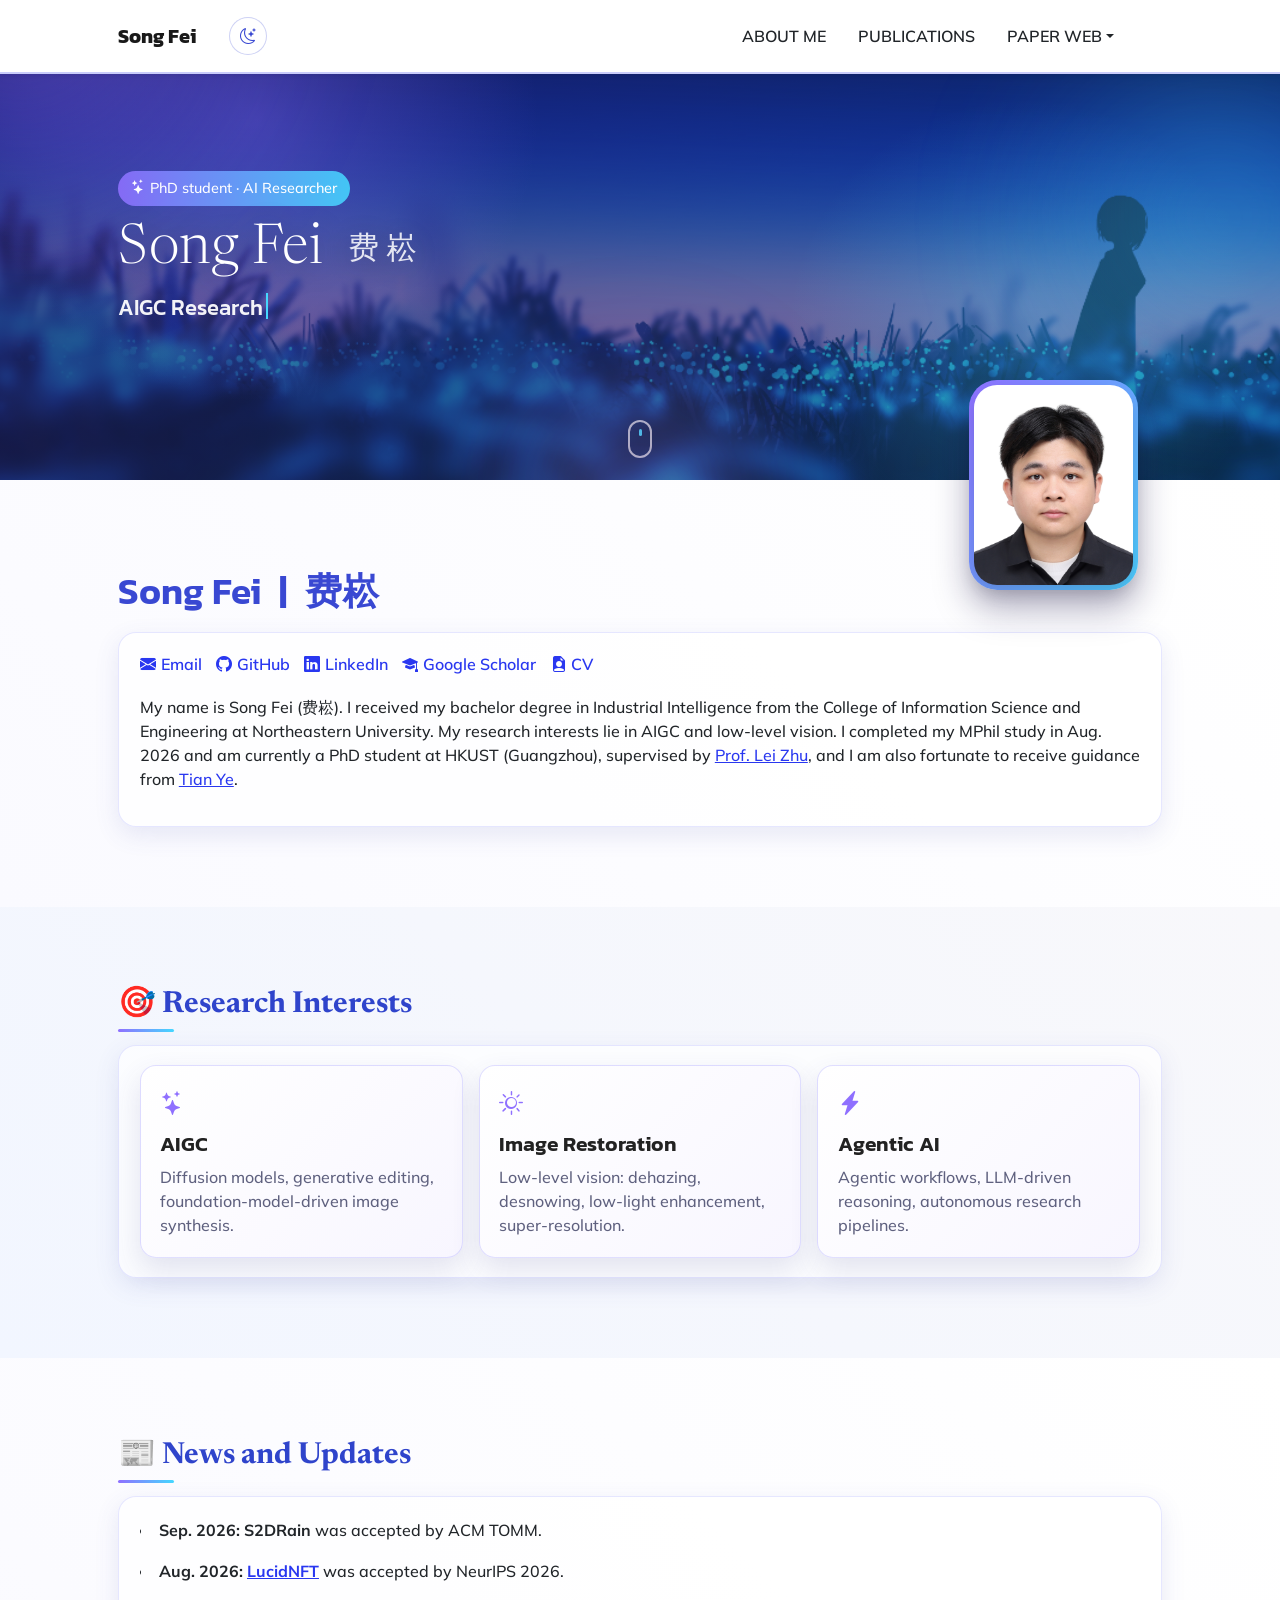
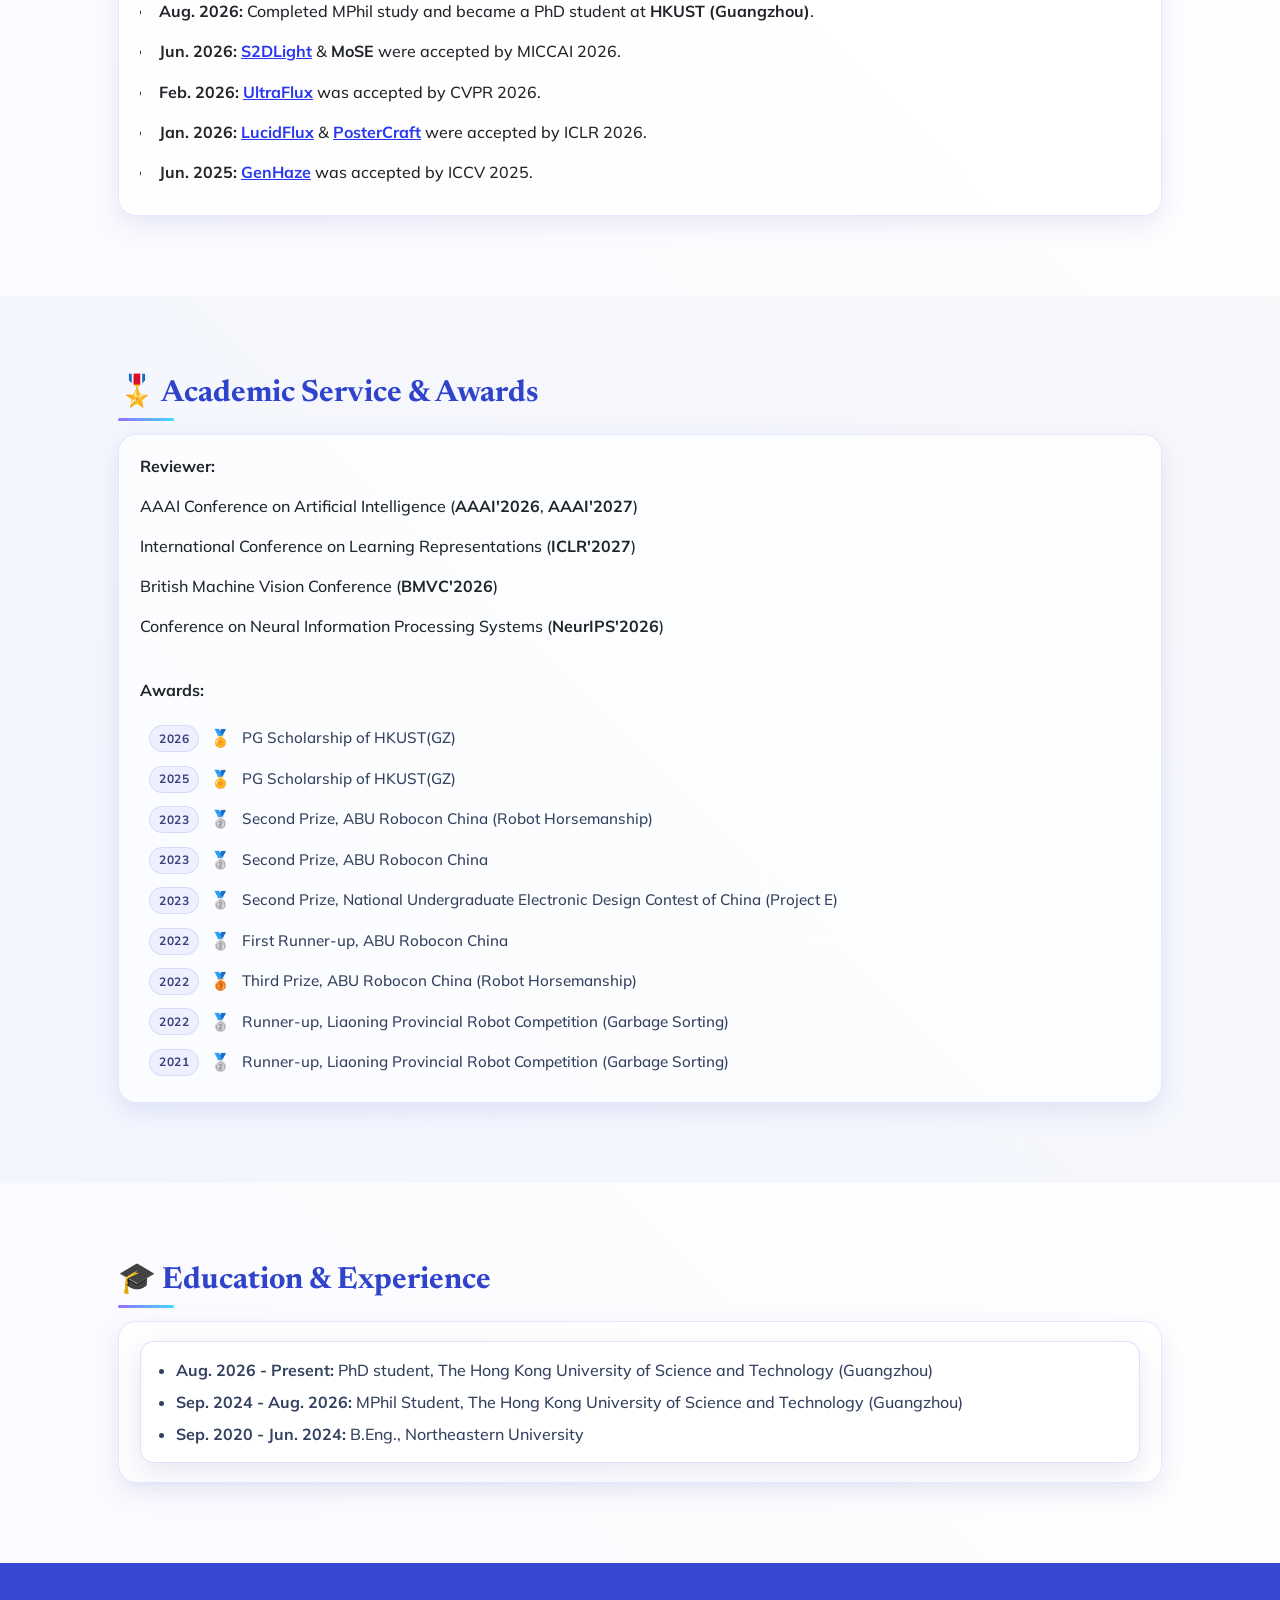
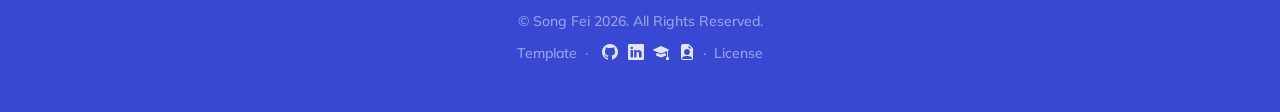
==== commit d7a02eaf: "Remove Nov. 2026 LucidNFT human-study news item Co-Authored-By: Claude Opus 5.5 <noreply@anthropic.c" ====
--- a/index.html
+++ b/index.html
@@ -145,7 +145,6 @@
                 <div class="news-section fade-in">
                     <div class="scrollable-news">
                         <ul>
-                            <li><strong>Nov. 2026: </strong> Updated the <a href="https://arxiv.org/abs/2603.05947" target="_blank"><strong>LucidNFT</strong></a> paper. In a reward-independent human study, its results were preferred for LR faithfulness in 72.5% of comparisons.</li>
                             <li><strong>Sep. 2026: </strong> <strong>S2DRain</strong> was accepted by ACM TOMM.</li>
                             <li><strong>Aug. 2026: </strong> <a href="https://w2genai-lab.github.io/LucidNFT/" target="_blank"><strong>LucidNFT</strong></a> was accepted by NeurIPS 2026.</li>
                             <li><strong>Aug. 2026: </strong> Completed MPhil study and became a PhD student at <strong>HKUST (Guangzhou)</strong>.</li>
